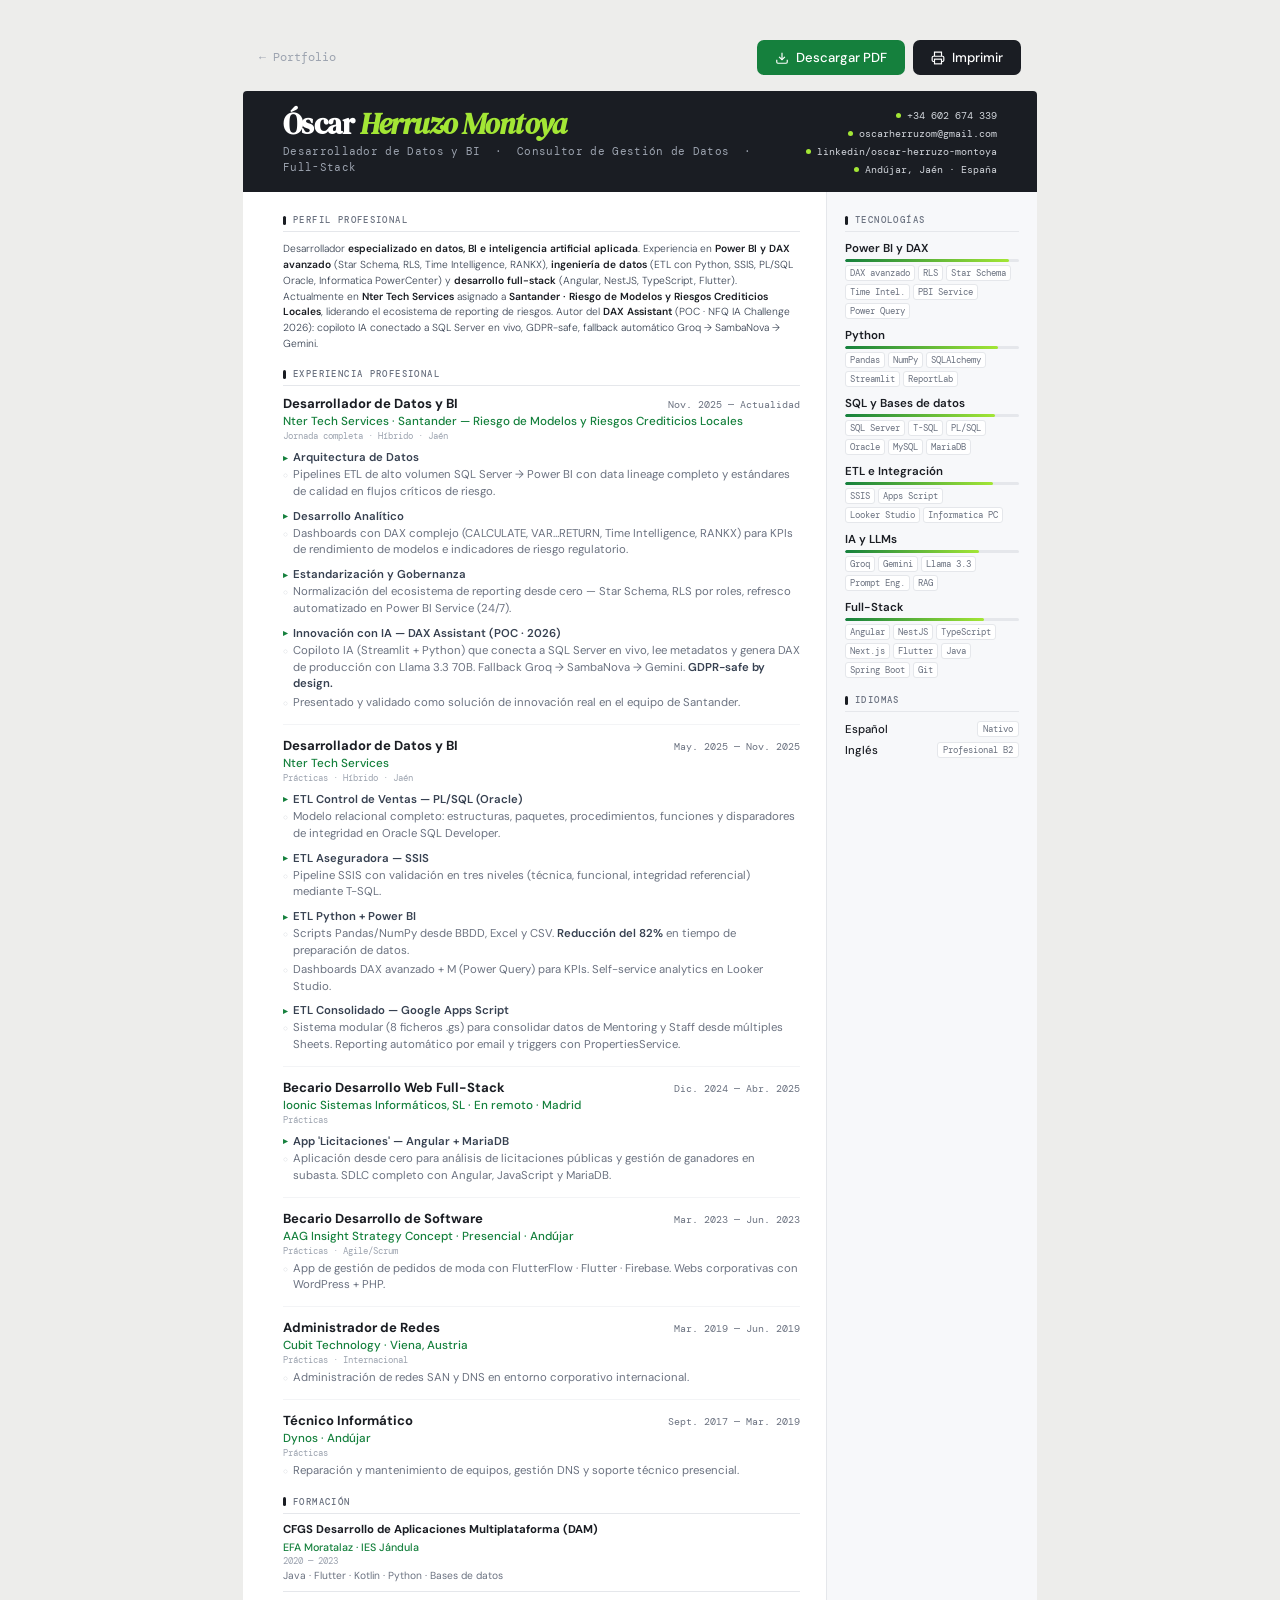
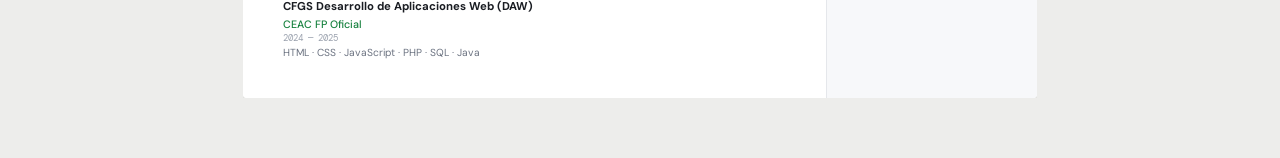
==== cv.html @ 0ebc5f1c "nuevos cambios" ====
<!DOCTYPE html>
<html lang="es">
<head>
<meta charset="UTF-8">
<meta name="viewport" content="width=device-width, initial-scale=1.0">
<title>CV — Óscar Herruzo Montoya</title>
<link rel="preconnect" href="https://fonts.googleapis.com">
<link href="https://fonts.googleapis.com/css2?family=DM+Sans:wght@300;400;500;600&family=DM+Mono:wght@400;500&family=DM+Serif+Display&display=swap" rel="stylesheet">
<style>
/* Bloquear el aumento automático de fuentes en móviles (Causa principal de roturas) */
html, body, * { 
  -webkit-text-size-adjust: 100% !important; 
  text-size-adjust: 100% !important; 
}

*, *::before, *::after { box-sizing: border-box; margin: 0; padding: 0; }
:root {
  --dark:#1A1D23; --mid:#374151; --gray:#6B7280;
  --light:#F7F8FA; --border:#E5E7EB; --green:#15803D; --accent:#A3E635;
  --cv-w: 794px;
}

html { overflow-x: hidden; }

body {
  font-family:'DM Sans',sans-serif; background:#EDEDEB; color:var(--dark);
  min-height:100vh; display:flex; flex-direction:column; align-items:center;
  padding:40px 0 60px;
  overflow-x: hidden;
}
.top-bar {
  width:100%; max-width:var(--cv-w);
  display:flex; justify-content:space-between; align-items:center;
  margin-bottom:16px; padding:0 16px;
}
.top-bar a { font-family:'DM Mono',monospace; font-size:.72rem; color:#9CA3AF; text-decoration:none; }
.top-bar a:hover { color:var(--dark); }
.btn-group { display:flex; gap:8px; flex-wrap:wrap; }
.btn-pdf, .btn-print {
  border:none; border-radius:7px; padding:9px 18px;
  font-family:'DM Sans',sans-serif; font-size:.82rem; font-weight:500;
  cursor:pointer; display:inline-flex; align-items:center; gap:7px;
  transition:background .2s, opacity .2s; white-space:nowrap;
}
.btn-pdf { background:var(--green); color:#fff; }
.btn-pdf:hover { background:#166534; }
.btn-pdf:disabled { opacity:.6; cursor:wait; }
.btn-print { background:var(--dark); color:#fff; }
.btn-print:hover { background:#374151; }

.toast {
  position:fixed; bottom:28px; left:50%; transform:translateX(-50%) translateY(16px);
  background:var(--dark); color:#fff; padding:11px 22px;
  border-radius:8px; font-size:.8rem; opacity:0; pointer-events:none;
  transition:opacity .3s, transform .3s; z-index:9999; white-space:nowrap;
  box-shadow:0 4px 24px rgba(0,0,0,.3);
}
.toast.show { opacity:1; transform:translateX(-50%) translateY(0); }
.toast .acc { color:var(--accent); font-weight:600; }

.scale-shell {
  width:100%;
  max-width:var(--cv-w);
  overflow: hidden; 
}
#cvDoc {
  width:var(--cv-w); background:#fff;
  box-shadow:0 6px 48px rgba(0,0,0,.13);
  border-radius:4px; overflow:hidden; transform-origin:top left;
}
.cv-head {
  background:var(--dark); padding:18px 40px 16px;
  display:grid; grid-template-columns:1fr auto; gap:20px; align-items:center;
}
.cv-name { font-family:'DM Serif Display',serif; font-size:1.8rem; color:#fff; line-height:1.06; letter-spacing:-.02em; margin-bottom:4px; }
.cv-name em { color:var(--accent); font-style:italic; }
.cv-role { font-family:'DM Mono',monospace; font-size:.66rem; color:#9CA3AF; letter-spacing:.03em; line-height:1.5; }
.cv-contacts { display:flex; flex-direction:column; align-items:flex-end; gap:5px; flex-shrink:0; }
.cv-ct { display:flex; align-items:center; gap:6px; font-family:'DM Mono',monospace; font-size:.65rem; color:#D1D5DB; white-space:nowrap; }
.cv-ct a { color:#D1D5DB; text-decoration:none; }
.ct-dot { width:5px; height:5px; background:var(--accent); border-radius:50%; flex-shrink:0; }

.cv-body {
  display:grid;
  grid-template-columns:1fr 210px;
  background: linear-gradient(to right, #fff calc(100% - 210px), var(--light) calc(100% - 210px));
}
.cv-main { padding:22px 26px 22px 40px; border-right:1px solid var(--border); min-width:0; }
.cv-side { padding:22px 18px; min-width:0; }

.sec { margin-bottom:16px; }
.sec-title {
  font-family:'DM Mono',monospace; font-size:.58rem; font-weight:500;
  text-transform:uppercase; letter-spacing:.15em; color:var(--gray);
  margin-bottom:9px; padding-bottom:5px; border-bottom:1px solid var(--border);
  display:flex; align-items:center; gap:7px;
}
.sec-title::before { content:''; width:3px; height:9px; background:var(--dark); border-radius:2px; flex-shrink:0; }
.summary { font-size:.64rem; color:var(--mid); line-height:1.55; font-weight:300; }
.summary strong { color:var(--dark); font-weight:600; }

.exp-item { margin-bottom:12px; padding-bottom:12px; border-bottom:1px solid #F3F4F6; }
.exp-item:last-child { border-bottom:none; margin-bottom:0; padding-bottom:0; }
.exp-row { display:flex; justify-content:space-between; align-items:baseline; gap:8px; margin-bottom:1px; flex-wrap:wrap; }
.exp-title { font-size:.82rem; font-weight:700; color:var(--dark); }
.exp-date  { font-family:'DM Mono',monospace; font-size:.6rem; color:var(--gray); white-space:nowrap; flex-shrink:0; }
.exp-co    { font-size:.73rem; color:var(--green); font-weight:500; margin-bottom:1px; }
.exp-type  { font-family:'DM Mono',monospace; font-size:.58rem; color:#9CA3AF; margin-bottom:4px; }
.sub-proj  { margin-top:4px; padding-top:4px; }
.sub-title { font-size:.71rem; font-weight:600; color:var(--mid); margin-bottom:2px; display:flex; align-items:center; gap:5px; }
.sub-title::before { content:'▸'; color:var(--green); font-size:.58rem; flex-shrink:0; }
.bullets { list-style:none; padding:0; display:flex; flex-direction:column; gap:2px; }
.bullets li { font-size:.71rem; color:var(--gray); line-height:1.48; padding-left:10px; position:relative; }
.bullets li::before { content:'○'; position:absolute; left:0; color:#D1D5DB; font-size:.52rem; top:3px; }
.bullets li strong { color:var(--mid); font-weight:600; }

.sk-item { margin-bottom:9px; }
.sk-name { font-size:.72rem; font-weight:600; color:var(--dark); margin-bottom:3px; }
.sk-bar-bg { background:var(--border); border-radius:2px; height:3px; overflow:hidden; margin-bottom:3px; }
.sk-bar-fill { height:100%; border-radius:2px; background:linear-gradient(90deg,var(--green),var(--accent)); }
.sk-tags { display:flex; flex-wrap:wrap; gap:3px; }
.sk-tag { font-family:'DM Mono',monospace; font-size:.54rem; color:var(--gray); background:#fff; border:1px solid var(--border); border-radius:3px; padding:1px 4px; white-space:nowrap; }

.edu-item { margin-bottom:8px; padding-bottom:8px; border-bottom:1px solid var(--border); }
.edu-item:last-child { border-bottom:none; margin-bottom:0; padding-bottom:0; }
.edu-title  { font-size:.71rem; font-weight:700; color:var(--dark); margin-bottom:2px; line-height:1.3; }
.edu-place  { font-size:.67rem; color:var(--green); font-weight:500; margin-bottom:1px; }
.edu-date   { font-family:'DM Mono',monospace; font-size:.57rem; color:#9CA3AF; margin-bottom:2px; }
.edu-detail { font-size:.64rem; color:var(--gray); line-height:1.4; }

.cert-item { margin-bottom:7px; padding-bottom:7px; border-bottom:1px solid var(--border); display:flex; gap:7px; align-items:flex-start; }
.cert-item:last-child { border-bottom:none; margin-bottom:0; padding-bottom:0; }
.cert-dot  { width:6px; height:6px; background:var(--accent); border-radius:50%; flex-shrink:0; margin-top:4px; }
.cert-name { font-size:.69rem; font-weight:600; color:var(--dark); line-height:1.3; margin-bottom:1px; }
.cert-org  { font-size:.63rem; color:var(--green); margin-bottom:1px; }
.cert-date { font-family:'DM Mono',monospace; font-size:.56rem; color:#9CA3AF; }

.extra-item { font-size:.69rem; color:var(--gray); line-height:1.5; padding-left:10px; position:relative; margin-bottom:4px; }
.extra-item::before { content:'▸'; position:absolute; left:0; color:var(--green); font-size:.58rem; top:2px; }
.extra-item strong { color:var(--dark); font-weight:600; }
.lang-row { display:flex; justify-content:space-between; align-items:center; margin-bottom:5px; }
.lang-name { font-size:.71rem; font-weight:500; color:var(--dark); }
.lang-lvl  { font-family:'DM Mono',monospace; font-size:.57rem; color:var(--gray); background:#fff; border:1px solid var(--border); border-radius:3px; padding:1px 5px; }

/* ══ PRINT ══ */
@media print {
  .top-bar, .toast { display:none !important; }
  html, body {
    background:#fff !important; padding:0 !important; margin:0 !important;
    display:block !important;
    -webkit-print-color-adjust:exact !important; print-color-adjust:exact !important;
  }
  .scale-shell { max-width:100% !important; width:100% !important; }
  #cvDoc { width:100% !important; box-shadow:none !important; border-radius:0 !important; transform:none !important; overflow:visible !important; }
  .cv-body {
    display:grid !important;
    grid-template-columns:1fr 210px !important;
    background: linear-gradient(to right, #fff calc(100% - 210px), #F7F8FA calc(100% - 210px)) !important;
    -webkit-print-color-adjust:exact !important;
    print-color-adjust:exact !important;
  }
  .cv-head     { background:#1A1D23 !important; -webkit-print-color-adjust:exact !important; print-color-adjust:exact !important; }
  .cv-side     { background:#F7F8FA !important; -webkit-print-color-adjust:exact !important; print-color-adjust:exact !important; }
  .cv-name em  { color:#A3E635 !important; }
  .ct-dot, .cert-dot { background:#A3E635 !important; -webkit-print-color-adjust:exact !important; }
  .sk-bar-fill { -webkit-print-color-adjust:exact !important; print-color-adjust:exact !important; }
  .exp-item, .sub-proj, .edu-item, .sk-item, .cert-item { page-break-inside:avoid; break-inside:avoid; }
  .sec-title, .exp-row { page-break-after:avoid; break-after:avoid; }
  @page { size:A4 portrait; margin:0; }
}

@media(max-width:600px){
  body { padding:16px 0 40px; }
  .top-bar { padding:0 12px; flex-wrap:wrap; gap:8px; }
  .btn-pdf, .btn-print { padding:8px 14px; font-size:.78rem; }
}
</style>
</head>
<body>

<div class="toast" id="toast"></div>

<div class="top-bar">
  <a href="index.html">← Portfolio</a>
  <div class="btn-group">
    <button class="btn-pdf" id="btnPdf" onclick="descargarPDF()">
      <svg width="14" height="14" viewBox="0 0 24 24" fill="none" stroke="currentColor" stroke-width="2">
        <path d="M21 15v4a2 2 0 0 1-2 2H5a2 2 0 0 1-2-2v-4"/>
        <polyline points="7 10 12 15 17 10"/><line x1="12" y1="15" x2="12" y2="3"/>
      </svg>
      <span id="btnPdfTxt">Descargar PDF</span>
    </button>
    <button class="btn-print" onclick="window.print()">
      <svg width="14" height="14" viewBox="0 0 24 24" fill="none" stroke="currentColor" stroke-width="2">
        <path d="M6 9V2h12v7M6 18H4a2 2 0 0 1-2-2v-5a2 2 0 0 1 2-2h16a2 2 0 0 1 2 2v5a2 2 0 0 1-2 2h-2"/>
        <rect x="6" y="14" width="12" height="8"/>
      </svg>
      Imprimir
    </button>
  </div>
</div>

<div class="scale-shell" id="scaleShell">
<div id="cvDoc">

  <div class="cv-head">
    <div>
      <h1 class="cv-name">Óscar <em>Herruzo Montoya</em></h1>
      <p class="cv-role">Desarrollador de Datos y BI &nbsp;·&nbsp; Consultor de Gestión de Datos &nbsp;·&nbsp; Full-Stack</p>
    </div>
    <div class="cv-contacts">
      <div class="cv-ct"><span class="ct-dot"></span><a href="tel:+34602674339">+34 602 674 339</a></div>
      <div class="cv-ct"><span class="ct-dot"></span><a id="cvEmail" href="#"></a></div>
      <div class="cv-ct"><span class="ct-dot"></span><a href="https://linkedin.com/in/oscar-herruzo-montoya-640683214" target="_blank">linkedin/oscar-herruzo-montoya</a></div>
      <div class="cv-ct"><span class="ct-dot"></span>Andújar, Jaén · España</div>
    </div>
  </div>

  <div class="cv-body">
    <div class="cv-main">

      <div class="sec">
        <p class="sec-title">Perfil profesional</p>
        <p class="summary">
          Desarrollador <strong>especializado en datos, BI e inteligencia artificial aplicada</strong>.
          Experiencia en <strong>Power BI y DAX avanzado</strong> (Star Schema, RLS, Time Intelligence, RANKX),
          <strong>ingeniería de datos</strong> (ETL con Python, SSIS, PL/SQL Oracle, Informatica PowerCenter) y
          <strong>desarrollo full-stack</strong> (Angular, NestJS, TypeScript, Flutter). Actualmente en
          <strong>Nter Tech Services</strong> asignado a <strong>Santander · Riesgo de Modelos y Riesgos Crediticios Locales</strong>,
          liderando el ecosistema de reporting de riesgos. Autor del <strong>DAX Assistant</strong>
          (POC · NFQ IA Challenge 2026): copiloto IA conectado a SQL Server en vivo, GDPR-safe,
          fallback automático Groq → SambaNova → Gemini.
        </p>
      </div>

      <div class="sec">
        <p class="sec-title">Experiencia profesional</p>

        <div class="exp-item">
          <div class="exp-row">
            <span class="exp-title">Desarrollador de Datos y BI</span>
            <span class="exp-date">Nov. 2025 — Actualidad</span>
          </div>
          <p class="exp-co">Nter Tech Services · Santander — Riesgo de Modelos y Riesgos Crediticios Locales</p>
          <p class="exp-type">Jornada completa · Híbrido · Jaén</p>
          <div class="sub-proj">
            <p class="sub-title">Arquitectura de Datos</p>
            <ul class="bullets"><li>Pipelines ETL de alto volumen SQL Server → Power BI con data lineage completo y estándares de calidad en flujos críticos de riesgo.</li></ul>
          </div>
          <div class="sub-proj">
            <p class="sub-title">Desarrollo Analítico</p>
            <ul class="bullets"><li>Dashboards con DAX complejo (CALCULATE, VAR…RETURN, Time Intelligence, RANKX) para KPIs de rendimiento de modelos e indicadores de riesgo regulatorio.</li></ul>
          </div>
          <div class="sub-proj">
            <p class="sub-title">Estandarización y Gobernanza</p>
            <ul class="bullets"><li>Normalización del ecosistema de reporting desde cero — Star Schema, RLS por roles, refresco automatizado en Power BI Service (24/7).</li></ul>
          </div>
          <div class="sub-proj">
            <p class="sub-title">Innovación con IA — DAX Assistant (POC · 2026)</p>
            <ul class="bullets">
              <li>Copiloto IA (Streamlit + Python) que conecta a SQL Server en vivo, lee metadatos y genera DAX de producción con Llama 3.3 70B. Fallback Groq → SambaNova → Gemini. <strong>GDPR-safe by design.</strong></li>
              <li>Presentado y validado como solución de innovación real en el equipo de Santander.</li>
            </ul>
          </div>
        </div>

        <div class="exp-item">
          <div class="exp-row">
            <span class="exp-title">Desarrollador de Datos y BI</span>
            <span class="exp-date">May. 2025 — Nov. 2025</span>
          </div>
          <p class="exp-co">Nter Tech Services</p>
          <p class="exp-type">Prácticas · Híbrido · Jaén</p>
          <div class="sub-proj">
            <p class="sub-title">ETL Control de Ventas — PL/SQL (Oracle)</p>
            <ul class="bullets"><li>Modelo relacional completo: estructuras, paquetes, procedimientos, funciones y disparadores de integridad en Oracle SQL Developer.</li></ul>
          </div>
          <div class="sub-proj">
            <p class="sub-title">ETL Aseguradora — SSIS</p>
            <ul class="bullets"><li>Pipeline SSIS con validación en tres niveles (técnica, funcional, integridad referencial) mediante T-SQL.</li></ul>
          </div>
          <div class="sub-proj">
            <p class="sub-title">ETL Python + Power BI</p>
            <ul class="bullets">
              <li>Scripts Pandas/NumPy desde BBDD, Excel y CSV. <strong>Reducción del 82%</strong> en tiempo de preparación de datos.</li>
              <li>Dashboards DAX avanzado + M (Power Query) para KPIs. Self-service analytics en Looker Studio.</li>
            </ul>
          </div>
          <div class="sub-proj">
            <p class="sub-title">ETL Consolidado — Google Apps Script</p>
            <ul class="bullets"><li>Sistema modular (8 ficheros .gs) para consolidar datos de Mentoring y Staff desde múltiples Sheets. Reporting automático por email y triggers con PropertiesService.</li></ul>
          </div>
        </div>

        <div class="html2pdf__page-break"></div>

        <div class="exp-item">
          <div class="exp-row">
            <span class="exp-title">Becario Desarrollo Web Full-Stack</span>
            <span class="exp-date">Dic. 2024 — Abr. 2025</span>
          </div>
          <p class="exp-co">Ioonic Sistemas Informáticos, SL · En remoto · Madrid</p>
          <p class="exp-type">Prácticas</p>
          <div class="sub-proj">
            <p class="sub-title">App 'Licitaciones' — Angular + MariaDB</p>
            <ul class="bullets"><li>Aplicación desde cero para análisis de licitaciones públicas y gestión de ganadores en subasta. SDLC completo con Angular, JavaScript y MariaDB.</li></ul>
          </div>
        </div>

        <div class="exp-item">
          <div class="exp-row">
            <span class="exp-title">Becario Desarrollo de Software</span>
            <span class="exp-date">Mar. 2023 — Jun. 2023</span>
          </div>
          <p class="exp-co">AAG Insight Strategy Concept · Presencial · Andújar</p>
          <p class="exp-type">Prácticas · Agile/Scrum</p>
          <ul class="bullets" style="margin-top:3px;"><li>App de gestión de pedidos de moda con FlutterFlow · Flutter · Firebase. Webs corporativas con WordPress + PHP.</li></ul>
        </div>

        <div class="exp-item">
          <div class="exp-row">
            <span class="exp-title">Administrador de Redes</span>
            <span class="exp-date">Mar. 2019 — Jun. 2019</span>
          </div>
          <p class="exp-co">Cubit Technology · Viena, Austria</p>
          <p class="exp-type">Prácticas · Internacional</p>
          <ul class="bullets" style="margin-top:3px;"><li>Administración de redes SAN y DNS en entorno corporativo internacional.</li></ul>
        </div>

        <div class="exp-item">
          <div class="exp-row">
            <span class="exp-title">Técnico Informático</span>
            <span class="exp-date">Sept. 2017 — Mar. 2019</span>
          </div>
          <p class="exp-co">Dynos · Andújar</p>
          <p class="exp-type">Prácticas</p>
          <ul class="bullets" style="margin-top:3px;"><li>Reparación y mantenimiento de equipos, gestión DNS y soporte técnico presencial.</li></ul>
        </div>

      </div>

      <div class="sec">
        <p class="sec-title">Formación</p>
        <div class="edu-item">
          <p class="edu-title">CFGS Desarrollo de Aplicaciones Multiplataforma (DAM)</p>
          <p class="edu-place">EFA Moratalaz · IES Jándula</p>
          <p class="edu-date">2020 — 2023</p>
          <p class="edu-detail">Java · Flutter · Kotlin · Python · Bases de datos</p>
        </div>
        <div class="edu-item">
          <p class="edu-title">CFGS Desarrollo de Aplicaciones Web (DAW)</p>
          <p class="edu-place">CEAC FP Oficial</p>
          <p class="edu-date">2024 — 2025</p>
          <p class="edu-detail">HTML · CSS · JavaScript · PHP · SQL · Java</p>
        </div>
      </div>

    </div>

    <div class="cv-side">

      <div class="sec">
        <p class="sec-title">Tecnologías</p>
        <div class="sk-item">
          <p class="sk-name">Power BI y DAX</p>
          <div class="sk-bar-bg"><div class="sk-bar-fill" style="width:94%"></div></div>
          <div class="sk-tags"><span class="sk-tag">DAX avanzado</span><span class="sk-tag">RLS</span><span class="sk-tag">Star Schema</span><span class="sk-tag">Time Intel.</span><span class="sk-tag">PBI Service</span><span class="sk-tag">Power Query</span></div>
        </div>
        <div class="sk-item">
          <p class="sk-name">Python</p>
          <div class="sk-bar-bg"><div class="sk-bar-fill" style="width:88%"></div></div>
          <div class="sk-tags"><span class="sk-tag">Pandas</span><span class="sk-tag">NumPy</span><span class="sk-tag">SQLAlchemy</span><span class="sk-tag">Streamlit</span><span class="sk-tag">ReportLab</span></div>
        </div>
        <div class="sk-item">
          <p class="sk-name">SQL y Bases de datos</p>
          <div class="sk-bar-bg"><div class="sk-bar-fill" style="width:86%"></div></div>
          <div class="sk-tags"><span class="sk-tag">SQL Server</span><span class="sk-tag">T-SQL</span><span class="sk-tag">PL/SQL</span><span class="sk-tag">Oracle</span><span class="sk-tag">MySQL</span><span class="sk-tag">MariaDB</span></div>
        </div>
        <div class="sk-item">
          <p class="sk-name">ETL e Integración</p>
          <div class="sk-bar-bg"><div class="sk-bar-fill" style="width:85%"></div></div>
          <div class="sk-tags"><span class="sk-tag">SSIS</span><span class="sk-tag">Apps Script</span><span class="sk-tag">Looker Studio</span><span class="sk-tag">Informatica PC</span></div>
        </div>
        <div class="sk-item">
          <p class="sk-name">IA y LLMs</p>
          <div class="sk-bar-bg"><div class="sk-bar-fill" style="width:77%"></div></div>
          <div class="sk-tags"><span class="sk-tag">Groq</span><span class="sk-tag">Gemini</span><span class="sk-tag">Llama 3.3</span><span class="sk-tag">Prompt Eng.</span><span class="sk-tag">RAG</span></div>
        </div>
        <div class="sk-item">
          <p class="sk-name">Full-Stack</p>
          <div class="sk-bar-bg"><div class="sk-bar-fill" style="width:80%"></div></div>
          <div class="sk-tags"><span class="sk-tag">Angular</span><span class="sk-tag">NestJS</span><span class="sk-tag">TypeScript</span><span class="sk-tag">Next.js</span><span class="sk-tag">Flutter</span><span class="sk-tag">Java</span><span class="sk-tag">Spring Boot</span><span class="sk-tag">Git</span></div>
        </div>
      </div>

      <div class="sec">
        <p class="sec-title">Idiomas</p>
        <div class="lang-row"><span class="lang-name">Español</span><span class="lang-lvl">Nativo</span></div>
        <div class="lang-row"><span class="lang-name">Inglés</span><span class="lang-lvl">Profesional B2</span></div>
      </div>

    </div>
  </div>

</div>
</div>

<script>
(function(){
  const u = 'oscarherruzom', d = 'gmail.com', e = u + '@' + d;
  const a = document.getElementById('cvEmail');
  if (a) { a.textContent = e; a.href = 'mailto:' + e; }
})();

const CV_W = 794;

function scalePage() {
  const shell = document.getElementById('scaleShell');
  const doc   = document.getElementById('cvDoc');

  doc.style.transform       = '';
  doc.style.transformOrigin = '';
  shell.style.height        = '';

  const avail = Math.min(shell.offsetWidth, window.innerWidth - 2);

  if (avail < CV_W) {
    const s = avail / CV_W;
    doc.style.transform       = 'scale(' + s + ')';
    doc.style.transformOrigin = 'top left';
    shell.style.height = (doc.offsetHeight * s) + 'px';
  }
}

scalePage();
window.addEventListener('resize', scalePage);
document.fonts.ready.then(scalePage);
window.addEventListener('load', scalePage);

function showToast(html, dur) {
  dur = dur || 3500;
  const t = document.getElementById('toast');
  t.innerHTML = html;
  t.classList.add('show');
  setTimeout(function(){ t.classList.remove('show'); }, dur);
}

async function descargarPDF() {
  var btn = document.getElementById('btnPdf');
  var txt = document.getElementById('btnPdfTxt');
  btn.disabled = true;
  txt.textContent = 'Generando…';
  showToast('⏳ Generando PDF, espera un momento…', 20000);

  async function runExport() {
    var doc = document.getElementById('cvDoc');
    var shell = document.getElementById('scaleShell');

    /* === MAGIA PARA MÓVILES: Quitar el zoom visual temporalmente === */
    var prevTransform = doc.style.transform;
    var prevOrigin = doc.style.transformOrigin;
    var prevHeight = shell.style.height;

    doc.style.transform = 'none';
    doc.style.transformOrigin = 'top left';
    shell.style.height = 'auto';
    shell.style.overflow = 'visible'; 

    window.scrollTo(0, 0);

    await document.fonts.ready;
    await new Promise(function(r){ setTimeout(r, 400); });

    var opt = {
      margin:       [21, 0, 16, 0], 
      filename:     'CV_Oscar_Herruzo_Montoya.pdf',
      pagebreak:    { mode: ['css', 'legacy'], avoid: ['.exp-item', '.edu-item', '.sec-title'] },
      image:        { type: 'jpeg', quality: 0.98 },
      html2canvas: {
        scale:           2,
        useCORS:         true,
        allowTaint:      true,
        backgroundColor: '#ffffff',
        width:           794,    
        windowWidth:     794,    
        scrollX:         0,      
        scrollY:         0,      
        x:               0,      
        y:               0,      
        onclone: function(clonedDoc) {
          clonedDoc.documentElement.style.fontSize = '16px';
          clonedDoc.body.style.cssText = 'width:794px!important; margin:0!important; padding:0!important; display:block!important; background:#fff!important; text-align:left!important;';
          clonedDoc.documentElement.style.cssText = 'width:794px!important; margin:0!important; padding:0!important;';

          var pbStyle = clonedDoc.createElement('style');
          pbStyle.innerHTML = `
            html, body, * { -webkit-text-size-adjust: 100% !important; text-size-adjust: 100% !important; }
            .exp-item, .sub-proj, .edu-item, .sk-item, .cert-item {
              page-break-inside: avoid !important;
              break-inside: avoid !important;
            }
            .sec-title, .exp-row, .sub-title {
              page-break-after: avoid !important;
              break-after: avoid !important;
            }
          `;
          clonedDoc.head.appendChild(pbStyle);

          var shellClone = clonedDoc.getElementById('scaleShell');
          if (shellClone) {
            shellClone.style.cssText = 'width:794px!important; max-width:794px!important; margin:0!important; padding:0!important; overflow:visible!important;';
          }

          var cvClone = clonedDoc.getElementById('cvDoc');
          if (cvClone) {
            cvClone.style.cssText = 'transform:none!important; width:794px!important; min-width:794px!important; margin:0!important; box-shadow:none!important; border-radius:0!important; left:0!important; top:0!important; position:relative!important;';
            
            var cb = cvClone.querySelector('.cv-body');
            if (cb) {
              cb.style.minHeight = cvClone.scrollHeight + 'px';
              cb.style.background = 'linear-gradient(to right, #ffffff calc(100% - 210px), #F7F8FA calc(100% - 210px))';
            }
          }

          var topBar = clonedDoc.querySelector('.top-bar');
          if (topBar) topBar.style.display = 'none';
          var toast = clonedDoc.getElementById('toast');
          if (toast) toast.style.display = 'none';
        }
      },
      jsPDF: { unit: 'mm', format: 'a4', orientation: 'portrait' }
    };

    try {
      var worker = html2pdf().set(opt).from(doc);
      var pdf    = await worker.toPdf().get('pdf');

      var total = pdf.internal.getNumberOfPages();
      var sidebarX = 210 - (210 * 210 / 794);  
      var sidebarW = 210 * 210 / 794;          

      for (var i = 1; i <= total; i++) {
        pdf.setPage(i);
        
        if (i >= 2) {
          pdf.setFillColor(247, 248, 250);
          pdf.rect(sidebarX, 0, sidebarW, 21, 'F'); 
          pdf.rect(sidebarX, 281, sidebarW, 16, 'F'); 
          
          pdf.setDrawColor(229, 231, 235);
          pdf.setLineWidth(0.3);
          pdf.line(sidebarX, 0, sidebarX, 21); 
          pdf.line(sidebarX, 281, sidebarX, 297); 
        }

        if (i === 1) {
          pdf.setFillColor(26, 29, 35);
          pdf.rect(0, 0, 210, 21, 'F'); 
        } else {
          pdf.setFillColor(26, 29, 35);
          pdf.rect(0, 0, 210, 13, 'F'); 

          pdf.setFillColor(255, 255, 255);
          pdf.rect(0, 13, sidebarX, 8, 'F');

          pdf.setTextColor(255, 255, 255);
          pdf.setFont('helvetica', 'bold');
          pdf.setFontSize(7.5);
          pdf.text('Óscar Herruzo Montoya', 8, 8.5);
          pdf.setTextColor(163, 230, 53);
          pdf.text('·', 57, 8.5);
          pdf.setTextColor(156, 163, 175);
          pdf.setFont('helvetica', 'normal');
          pdf.text('Data & BI Developer  ·  oscarherruzom@gmail.com  ·  +34 602 674 339', 62, 8.5);
        }

        pdf.setFillColor(255, 255, 255);
        pdf.rect(0, 281, sidebarX, 16, 'F'); 

        pdf.setDrawColor(229, 231, 235);
        pdf.setLineWidth(0.3);
        pdf.line(12, 283, 198, 283); 

        pdf.setTextColor(156, 163, 175);
        pdf.setFont('helvetica', 'normal');
        pdf.setFontSize(6.5);
        pdf.text('Óscar Herruzo Montoya — Curriculum Vitae', 12, 288.5);
        pdf.text('Página ' + i + ' de ' + total, 198, 288.5, { align: 'right' });
      }

      await pdf.save('CV_Oscar_Herruzo_Montoya.pdf');
      
      btn.disabled = false;
      txt.textContent = 'Descargar PDF';
      showToast('✓ <span class="acc">PDF descargado correctamente</span>');

    } catch(err) {
      console.error(err);
      btn.disabled = false;
      txt.textContent = 'Descargar PDF';
      showToast('⚠️ Error — usa el botón <strong>Imprimir</strong> y guarda como PDF');
    } finally {
      /* === DEVOLVER EL MÓVIL A LA NORMALIDAD === */
      doc.style.transform = prevTransform;
      doc.style.transformOrigin = prevOrigin;
      shell.style.height = prevHeight;
      shell.style.overflow = 'hidden';
      scalePage();
    }
  }

  if (typeof html2pdf !== 'undefined') {
    runExport();
  } else {
    var s    = document.createElement('script');
    s.src    = 'https://cdnjs.cloudflare.com/ajax/libs/html2pdf.js/0.10.1/html2pdf.bundle.min.js';
    s.onload = runExport;
    s.onerror = function() {
      btn.disabled    = false;
      txt.textContent = 'Descargar PDF';
      showToast('Sin conexión — usa <strong>Imprimir → Guardar como PDF</strong>');
    };
    document.head.appendChild(s);
  }
}
</script>
</body>
</html>
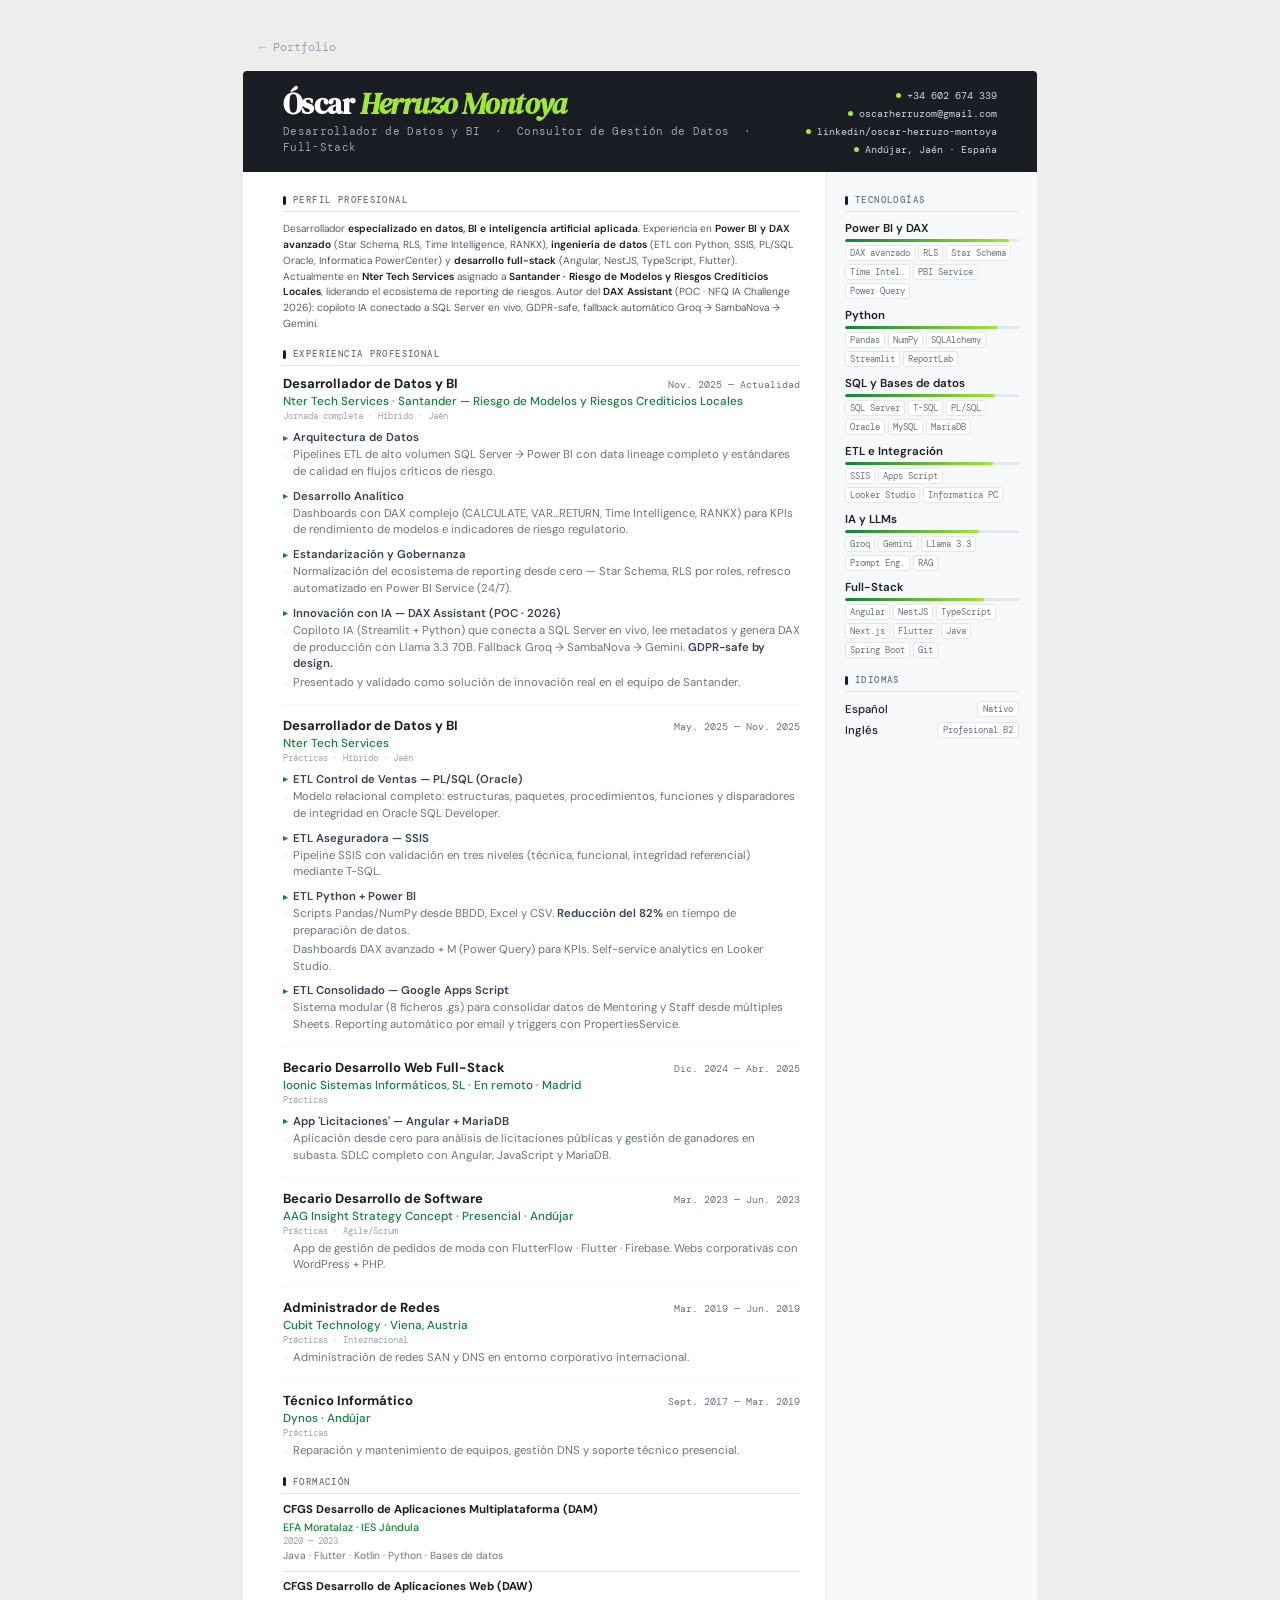
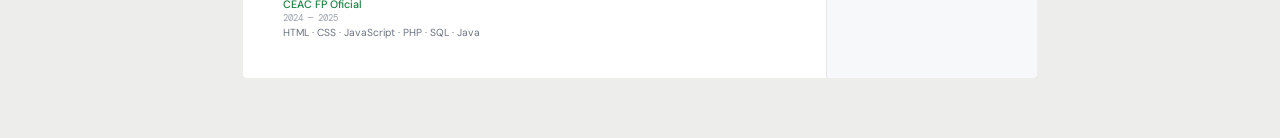
==== commit f43aeb49: "nuevos cambios" ====
--- a/cv.html
+++ b/cv.html
@@ -7,10 +7,10 @@
 <link rel="preconnect" href="https://fonts.googleapis.com">
 <link href="https://fonts.googleapis.com/css2?family=DM+Sans:wght@300;400;500;600&family=DM+Mono:wght@400;500&family=DM+Serif+Display&display=swap" rel="stylesheet">
 <style>
-/* Bloquear el aumento automático de fuentes en móviles (Causa principal de roturas) */
+/* Reset para móviles */
 html, body, * { 
-  -webkit-text-size-adjust: 100% !important; 
-  text-size-adjust: 100% !important; 
+  -webkit-text-size-adjust: none !important; 
+  text-size-adjust: none !important; 
 }
 
 *, *::before, *::after { box-sizing: border-box; margin: 0; padding: 0; }
@@ -28,6 +28,8 @@
   padding:40px 0 60px;
   overflow-x: hidden;
 }
+
+/* Barra superior minimalista */
 .top-bar {
   width:100%; max-width:var(--cv-w);
   display:flex; justify-content:space-between; align-items:center;
@@ -35,29 +37,8 @@
 }
 .top-bar a { font-family:'DM Mono',monospace; font-size:.72rem; color:#9CA3AF; text-decoration:none; }
 .top-bar a:hover { color:var(--dark); }
-.btn-group { display:flex; gap:8px; flex-wrap:wrap; }
-.btn-pdf, .btn-print {
-  border:none; border-radius:7px; padding:9px 18px;
-  font-family:'DM Sans',sans-serif; font-size:.82rem; font-weight:500;
-  cursor:pointer; display:inline-flex; align-items:center; gap:7px;
-  transition:background .2s, opacity .2s; white-space:nowrap;
-}
-.btn-pdf { background:var(--green); color:#fff; }
-.btn-pdf:hover { background:#166534; }
-.btn-pdf:disabled { opacity:.6; cursor:wait; }
-.btn-print { background:var(--dark); color:#fff; }
-.btn-print:hover { background:#374151; }
-
-.toast {
-  position:fixed; bottom:28px; left:50%; transform:translateX(-50%) translateY(16px);
-  background:var(--dark); color:#fff; padding:11px 22px;
-  border-radius:8px; font-size:.8rem; opacity:0; pointer-events:none;
-  transition:opacity .3s, transform .3s; z-index:9999; white-space:nowrap;
-  box-shadow:0 4px 24px rgba(0,0,0,.3);
-}
-.toast.show { opacity:1; transform:translateX(-50%) translateY(0); }
-.toast .acc { color:var(--accent); font-weight:600; }
-
+
+/* Contenedor del CV */
 .scale-shell {
   width:100%;
   max-width:var(--cv-w);
@@ -68,6 +49,8 @@
   box-shadow:0 6px 48px rgba(0,0,0,.13);
   border-radius:4px; overflow:hidden; transform-origin:top left;
 }
+
+/* Cabecera Principal */
 .cv-head {
   background:var(--dark); padding:18px 40px 16px;
   display:grid; grid-template-columns:1fr auto; gap:20px; align-items:center;
@@ -80,6 +63,7 @@
 .cv-ct a { color:#D1D5DB; text-decoration:none; }
 .ct-dot { width:5px; height:5px; background:var(--accent); border-radius:50%; flex-shrink:0; }
 
+/* Cuerpo del CV a 2 columnas */
 .cv-body {
   display:grid;
   grid-template-columns:1fr 210px;
@@ -88,6 +72,7 @@
 .cv-main { padding:22px 26px 22px 40px; border-right:1px solid var(--border); min-width:0; }
 .cv-side { padding:22px 18px; min-width:0; }
 
+/* Estructura general de las secciones */
 .sec { margin-bottom:16px; }
 .sec-title {
   font-family:'DM Mono',monospace; font-size:.58rem; font-weight:500;
@@ -135,69 +120,20 @@
 .cert-org  { font-size:.63rem; color:var(--green); margin-bottom:1px; }
 .cert-date { font-family:'DM Mono',monospace; font-size:.56rem; color:#9CA3AF; }
 
-.extra-item { font-size:.69rem; color:var(--gray); line-height:1.5; padding-left:10px; position:relative; margin-bottom:4px; }
-.extra-item::before { content:'▸'; position:absolute; left:0; color:var(--green); font-size:.58rem; top:2px; }
-.extra-item strong { color:var(--dark); font-weight:600; }
 .lang-row { display:flex; justify-content:space-between; align-items:center; margin-bottom:5px; }
 .lang-name { font-size:.71rem; font-weight:500; color:var(--dark); }
 .lang-lvl  { font-family:'DM Mono',monospace; font-size:.57rem; color:var(--gray); background:#fff; border:1px solid var(--border); border-radius:3px; padding:1px 5px; }
 
-/* ══ PRINT ══ */
-@media print {
-  .top-bar, .toast { display:none !important; }
-  html, body {
-    background:#fff !important; padding:0 !important; margin:0 !important;
-    display:block !important;
-    -webkit-print-color-adjust:exact !important; print-color-adjust:exact !important;
-  }
-  .scale-shell { max-width:100% !important; width:100% !important; }
-  #cvDoc { width:100% !important; box-shadow:none !important; border-radius:0 !important; transform:none !important; overflow:visible !important; }
-  .cv-body {
-    display:grid !important;
-    grid-template-columns:1fr 210px !important;
-    background: linear-gradient(to right, #fff calc(100% - 210px), #F7F8FA calc(100% - 210px)) !important;
-    -webkit-print-color-adjust:exact !important;
-    print-color-adjust:exact !important;
-  }
-  .cv-head     { background:#1A1D23 !important; -webkit-print-color-adjust:exact !important; print-color-adjust:exact !important; }
-  .cv-side     { background:#F7F8FA !important; -webkit-print-color-adjust:exact !important; print-color-adjust:exact !important; }
-  .cv-name em  { color:#A3E635 !important; }
-  .ct-dot, .cert-dot { background:#A3E635 !important; -webkit-print-color-adjust:exact !important; }
-  .sk-bar-fill { -webkit-print-color-adjust:exact !important; print-color-adjust:exact !important; }
-  .exp-item, .sub-proj, .edu-item, .sk-item, .cert-item { page-break-inside:avoid; break-inside:avoid; }
-  .sec-title, .exp-row { page-break-after:avoid; break-after:avoid; }
-  @page { size:A4 portrait; margin:0; }
-}
-
 @media(max-width:600px){
   body { padding:16px 0 40px; }
-  .top-bar { padding:0 12px; flex-wrap:wrap; gap:8px; }
-  .btn-pdf, .btn-print { padding:8px 14px; font-size:.78rem; }
+  .top-bar { padding:0 12px; }
 }
 </style>
 </head>
 <body>
 
-<div class="toast" id="toast"></div>
-
 <div class="top-bar">
   <a href="index.html">← Portfolio</a>
-  <div class="btn-group">
-    <button class="btn-pdf" id="btnPdf" onclick="descargarPDF()">
-      <svg width="14" height="14" viewBox="0 0 24 24" fill="none" stroke="currentColor" stroke-width="2">
-        <path d="M21 15v4a2 2 0 0 1-2 2H5a2 2 0 0 1-2-2v-4"/>
-        <polyline points="7 10 12 15 17 10"/><line x1="12" y1="15" x2="12" y2="3"/>
-      </svg>
-      <span id="btnPdfTxt">Descargar PDF</span>
-    </button>
-    <button class="btn-print" onclick="window.print()">
-      <svg width="14" height="14" viewBox="0 0 24 24" fill="none" stroke="currentColor" stroke-width="2">
-        <path d="M6 9V2h12v7M6 18H4a2 2 0 0 1-2-2v-5a2 2 0 0 1 2-2h16a2 2 0 0 1 2 2v5a2 2 0 0 1-2 2h-2"/>
-        <rect x="6" y="14" width="12" height="8"/>
-      </svg>
-      Imprimir
-    </button>
-  </div>
 </div>
 
 <div class="scale-shell" id="scaleShell">
@@ -292,8 +228,6 @@
           </div>
         </div>
 
-        <div class="html2pdf__page-break"></div>
-
         <div class="exp-item">
           <div class="exp-row">
             <span class="exp-title">Becario Desarrollo Web Full-Stack</span>
@@ -406,12 +340,14 @@
 </div>
 
 <script>
+/* Carga el email dinámicamente */
 (function(){
   const u = 'oscarherruzom', d = 'gmail.com', e = u + '@' + d;
   const a = document.getElementById('cvEmail');
   if (a) { a.textContent = e; a.href = 'mailto:' + e; }
 })();
 
+/* Escalado para que siempre encaje en pantalla */
 const CV_W = 794;
 
 function scalePage() {
@@ -436,193 +372,6 @@
 window.addEventListener('resize', scalePage);
 document.fonts.ready.then(scalePage);
 window.addEventListener('load', scalePage);
-
-function showToast(html, dur) {
-  dur = dur || 3500;
-  const t = document.getElementById('toast');
-  t.innerHTML = html;
-  t.classList.add('show');
-  setTimeout(function(){ t.classList.remove('show'); }, dur);
-}
-
-async function descargarPDF() {
-  var btn = document.getElementById('btnPdf');
-  var txt = document.getElementById('btnPdfTxt');
-  btn.disabled = true;
-  txt.textContent = 'Generando…';
-  showToast('⏳ Generando PDF, espera un momento…', 20000);
-
-  async function runExport() {
-    var doc = document.getElementById('cvDoc');
-    var shell = document.getElementById('scaleShell');
-
-    /* === MAGIA PARA MÓVILES: Quitar el zoom visual temporalmente === */
-    var prevTransform = doc.style.transform;
-    var prevOrigin = doc.style.transformOrigin;
-    var prevHeight = shell.style.height;
-
-    doc.style.transform = 'none';
-    doc.style.transformOrigin = 'top left';
-    shell.style.height = 'auto';
-    shell.style.overflow = 'visible'; 
-
-    window.scrollTo(0, 0);
-
-    await document.fonts.ready;
-    await new Promise(function(r){ setTimeout(r, 400); });
-
-    var opt = {
-      margin:       [21, 0, 16, 0], 
-      filename:     'CV_Oscar_Herruzo_Montoya.pdf',
-      pagebreak:    { mode: ['css', 'legacy'], avoid: ['.exp-item', '.edu-item', '.sec-title'] },
-      image:        { type: 'jpeg', quality: 0.98 },
-      html2canvas: {
-        scale:           2,
-        useCORS:         true,
-        allowTaint:      true,
-        backgroundColor: '#ffffff',
-        width:           794,    
-        windowWidth:     794,    
-        scrollX:         0,      
-        scrollY:         0,      
-        x:               0,      
-        y:               0,      
-        onclone: function(clonedDoc) {
-          clonedDoc.documentElement.style.fontSize = '16px';
-          clonedDoc.body.style.cssText = 'width:794px!important; margin:0!important; padding:0!important; display:block!important; background:#fff!important; text-align:left!important;';
-          clonedDoc.documentElement.style.cssText = 'width:794px!important; margin:0!important; padding:0!important;';
-
-          var pbStyle = clonedDoc.createElement('style');
-          pbStyle.innerHTML = `
-            html, body, * { -webkit-text-size-adjust: 100% !important; text-size-adjust: 100% !important; }
-            .exp-item, .sub-proj, .edu-item, .sk-item, .cert-item {
-              page-break-inside: avoid !important;
-              break-inside: avoid !important;
-            }
-            .sec-title, .exp-row, .sub-title {
-              page-break-after: avoid !important;
-              break-after: avoid !important;
-            }
-          `;
-          clonedDoc.head.appendChild(pbStyle);
-
-          var shellClone = clonedDoc.getElementById('scaleShell');
-          if (shellClone) {
-            shellClone.style.cssText = 'width:794px!important; max-width:794px!important; margin:0!important; padding:0!important; overflow:visible!important;';
-          }
-
-          var cvClone = clonedDoc.getElementById('cvDoc');
-          if (cvClone) {
-            cvClone.style.cssText = 'transform:none!important; width:794px!important; min-width:794px!important; margin:0!important; box-shadow:none!important; border-radius:0!important; left:0!important; top:0!important; position:relative!important;';
-            
-            var cb = cvClone.querySelector('.cv-body');
-            if (cb) {
-              cb.style.minHeight = cvClone.scrollHeight + 'px';
-              cb.style.background = 'linear-gradient(to right, #ffffff calc(100% - 210px), #F7F8FA calc(100% - 210px))';
-            }
-          }
-
-          var topBar = clonedDoc.querySelector('.top-bar');
-          if (topBar) topBar.style.display = 'none';
-          var toast = clonedDoc.getElementById('toast');
-          if (toast) toast.style.display = 'none';
-        }
-      },
-      jsPDF: { unit: 'mm', format: 'a4', orientation: 'portrait' }
-    };
-
-    try {
-      var worker = html2pdf().set(opt).from(doc);
-      var pdf    = await worker.toPdf().get('pdf');
-
-      var total = pdf.internal.getNumberOfPages();
-      var sidebarX = 210 - (210 * 210 / 794);  
-      var sidebarW = 210 * 210 / 794;          
-
-      for (var i = 1; i <= total; i++) {
-        pdf.setPage(i);
-        
-        if (i >= 2) {
-          pdf.setFillColor(247, 248, 250);
-          pdf.rect(sidebarX, 0, sidebarW, 21, 'F'); 
-          pdf.rect(sidebarX, 281, sidebarW, 16, 'F'); 
-          
-          pdf.setDrawColor(229, 231, 235);
-          pdf.setLineWidth(0.3);
-          pdf.line(sidebarX, 0, sidebarX, 21); 
-          pdf.line(sidebarX, 281, sidebarX, 297); 
-        }
-
-        if (i === 1) {
-          pdf.setFillColor(26, 29, 35);
-          pdf.rect(0, 0, 210, 21, 'F'); 
-        } else {
-          pdf.setFillColor(26, 29, 35);
-          pdf.rect(0, 0, 210, 13, 'F'); 
-
-          pdf.setFillColor(255, 255, 255);
-          pdf.rect(0, 13, sidebarX, 8, 'F');
-
-          pdf.setTextColor(255, 255, 255);
-          pdf.setFont('helvetica', 'bold');
-          pdf.setFontSize(7.5);
-          pdf.text('Óscar Herruzo Montoya', 8, 8.5);
-          pdf.setTextColor(163, 230, 53);
-          pdf.text('·', 57, 8.5);
-          pdf.setTextColor(156, 163, 175);
-          pdf.setFont('helvetica', 'normal');
-          pdf.text('Data & BI Developer  ·  oscarherruzom@gmail.com  ·  +34 602 674 339', 62, 8.5);
-        }
-
-        pdf.setFillColor(255, 255, 255);
-        pdf.rect(0, 281, sidebarX, 16, 'F'); 
-
-        pdf.setDrawColor(229, 231, 235);
-        pdf.setLineWidth(0.3);
-        pdf.line(12, 283, 198, 283); 
-
-        pdf.setTextColor(156, 163, 175);
-        pdf.setFont('helvetica', 'normal');
-        pdf.setFontSize(6.5);
-        pdf.text('Óscar Herruzo Montoya — Curriculum Vitae', 12, 288.5);
-        pdf.text('Página ' + i + ' de ' + total, 198, 288.5, { align: 'right' });
-      }
-
-      await pdf.save('CV_Oscar_Herruzo_Montoya.pdf');
-      
-      btn.disabled = false;
-      txt.textContent = 'Descargar PDF';
-      showToast('✓ <span class="acc">PDF descargado correctamente</span>');
-
-    } catch(err) {
-      console.error(err);
-      btn.disabled = false;
-      txt.textContent = 'Descargar PDF';
-      showToast('⚠️ Error — usa el botón <strong>Imprimir</strong> y guarda como PDF');
-    } finally {
-      /* === DEVOLVER EL MÓVIL A LA NORMALIDAD === */
-      doc.style.transform = prevTransform;
-      doc.style.transformOrigin = prevOrigin;
-      shell.style.height = prevHeight;
-      shell.style.overflow = 'hidden';
-      scalePage();
-    }
-  }
-
-  if (typeof html2pdf !== 'undefined') {
-    runExport();
-  } else {
-    var s    = document.createElement('script');
-    s.src    = 'https://cdnjs.cloudflare.com/ajax/libs/html2pdf.js/0.10.1/html2pdf.bundle.min.js';
-    s.onload = runExport;
-    s.onerror = function() {
-      btn.disabled    = false;
-      txt.textContent = 'Descargar PDF';
-      showToast('Sin conexión — usa <strong>Imprimir → Guardar como PDF</strong>');
-    };
-    document.head.appendChild(s);
-  }
-}
 </script>
 </body>
 </html>
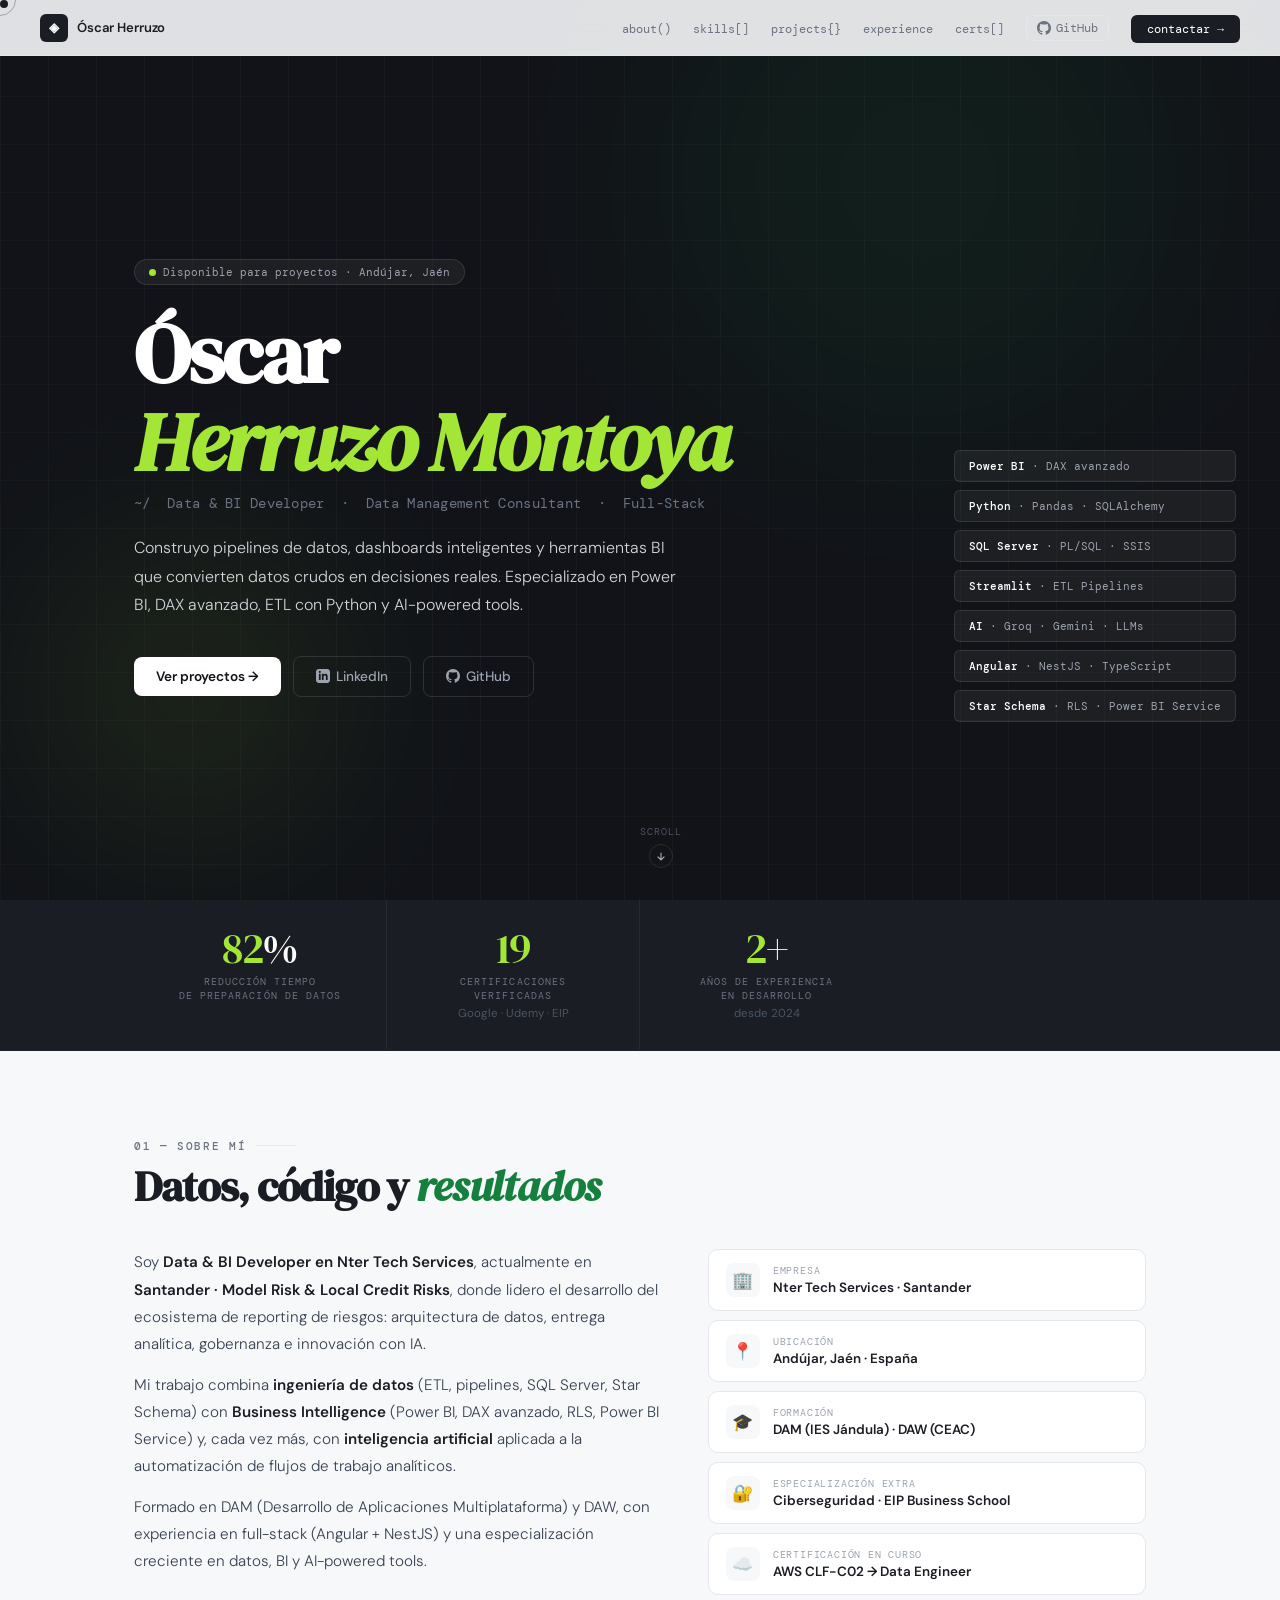
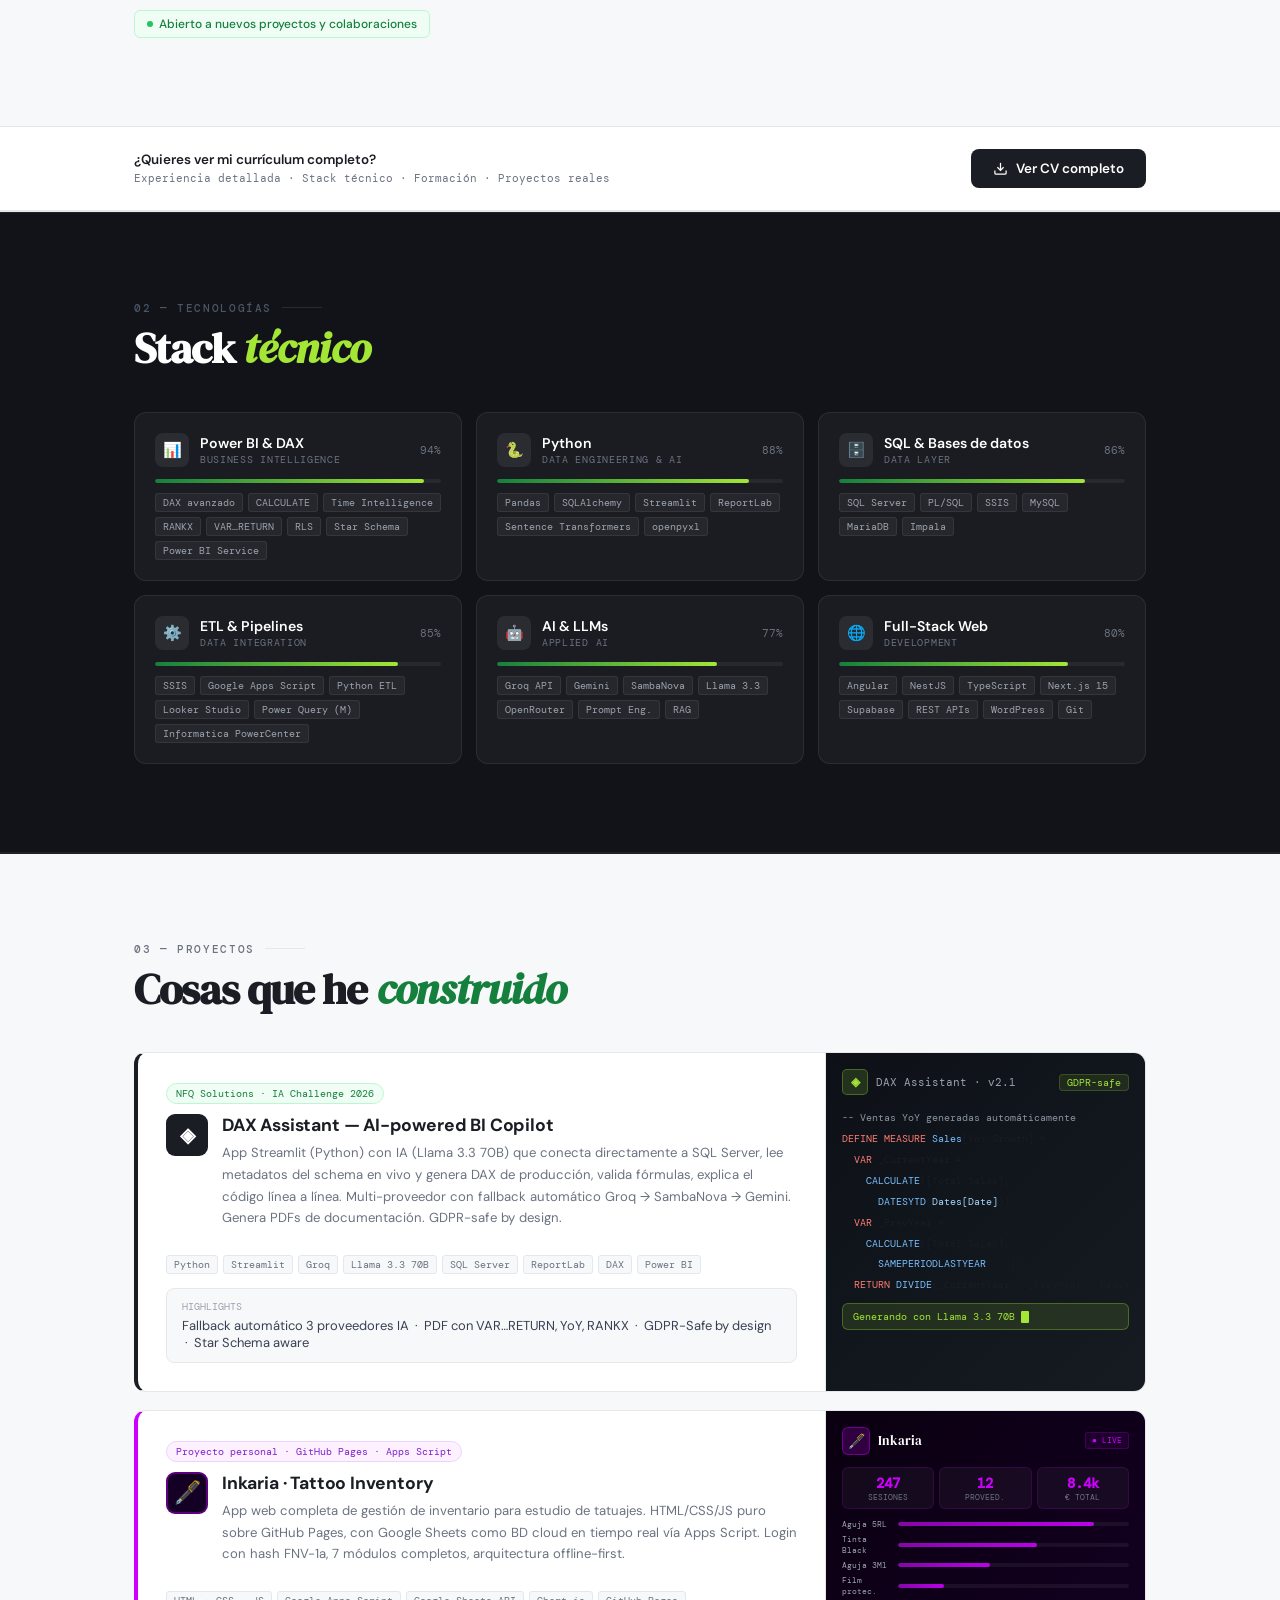
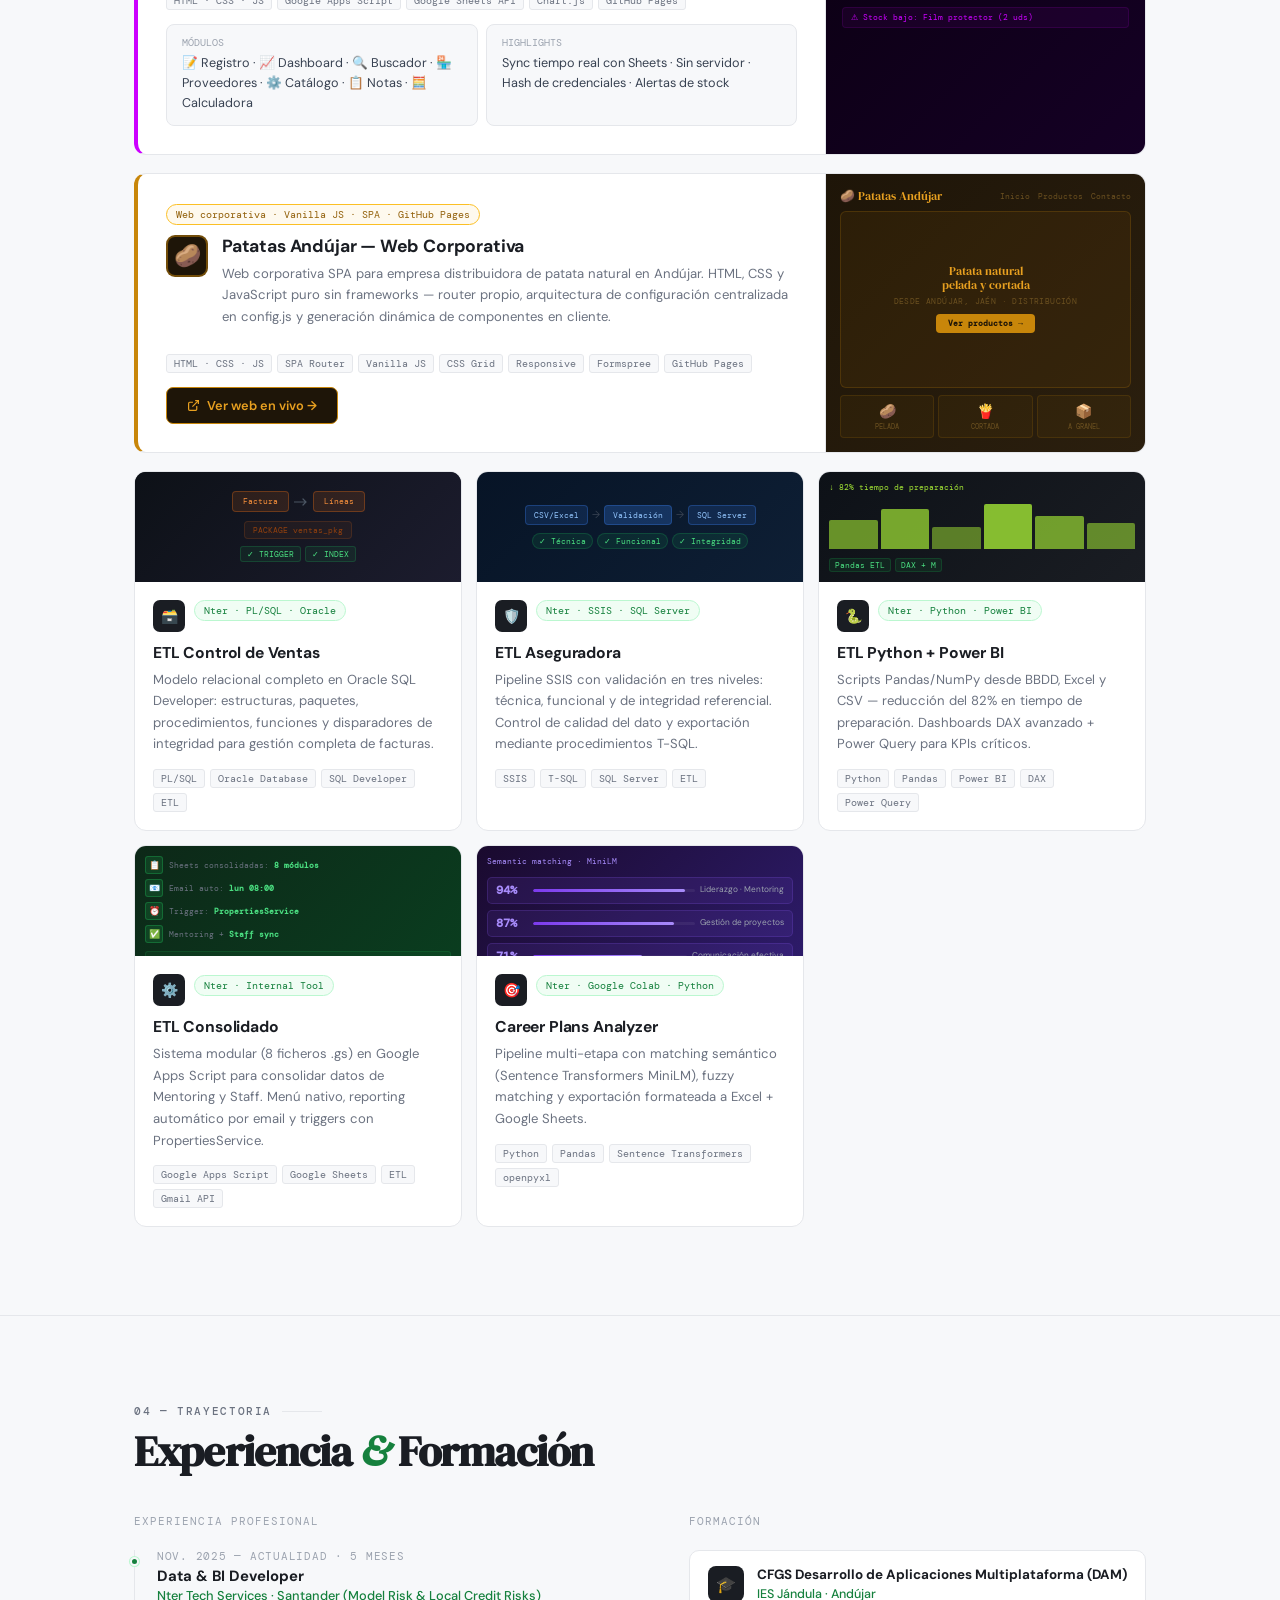
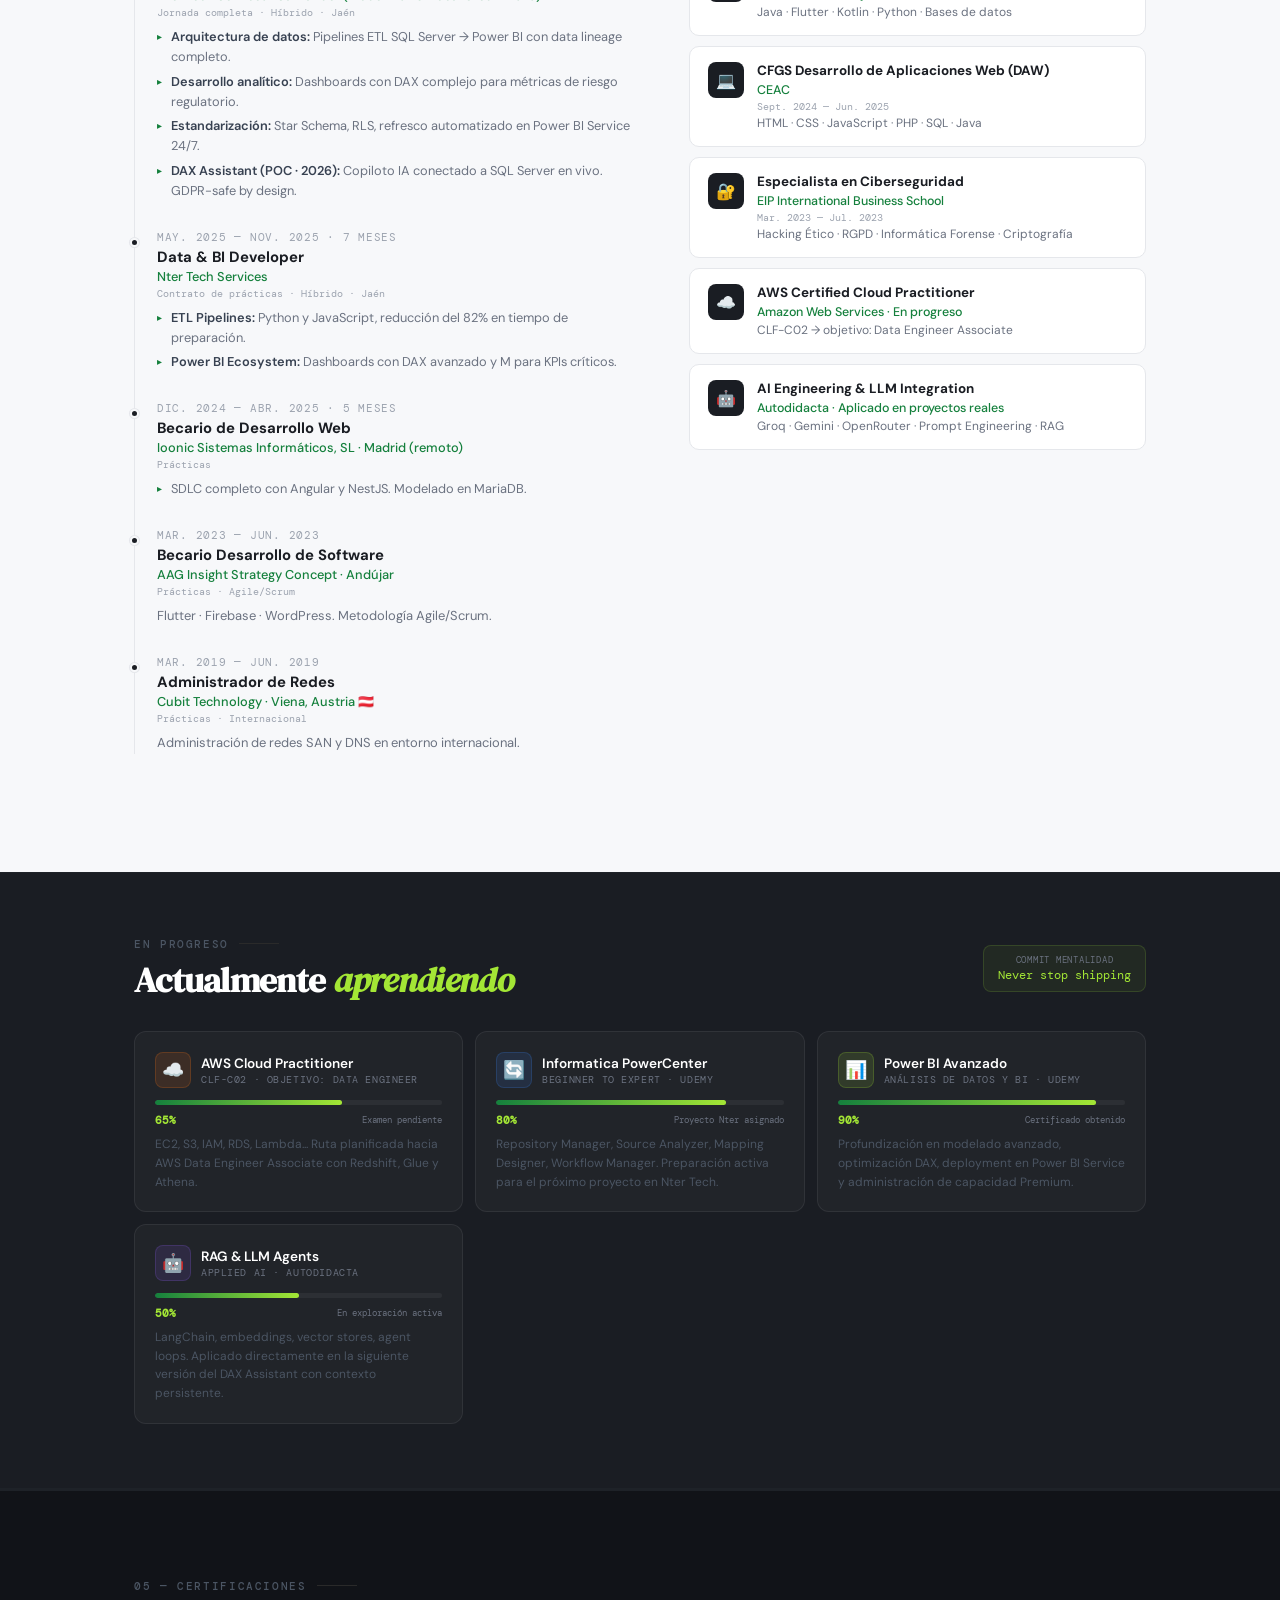
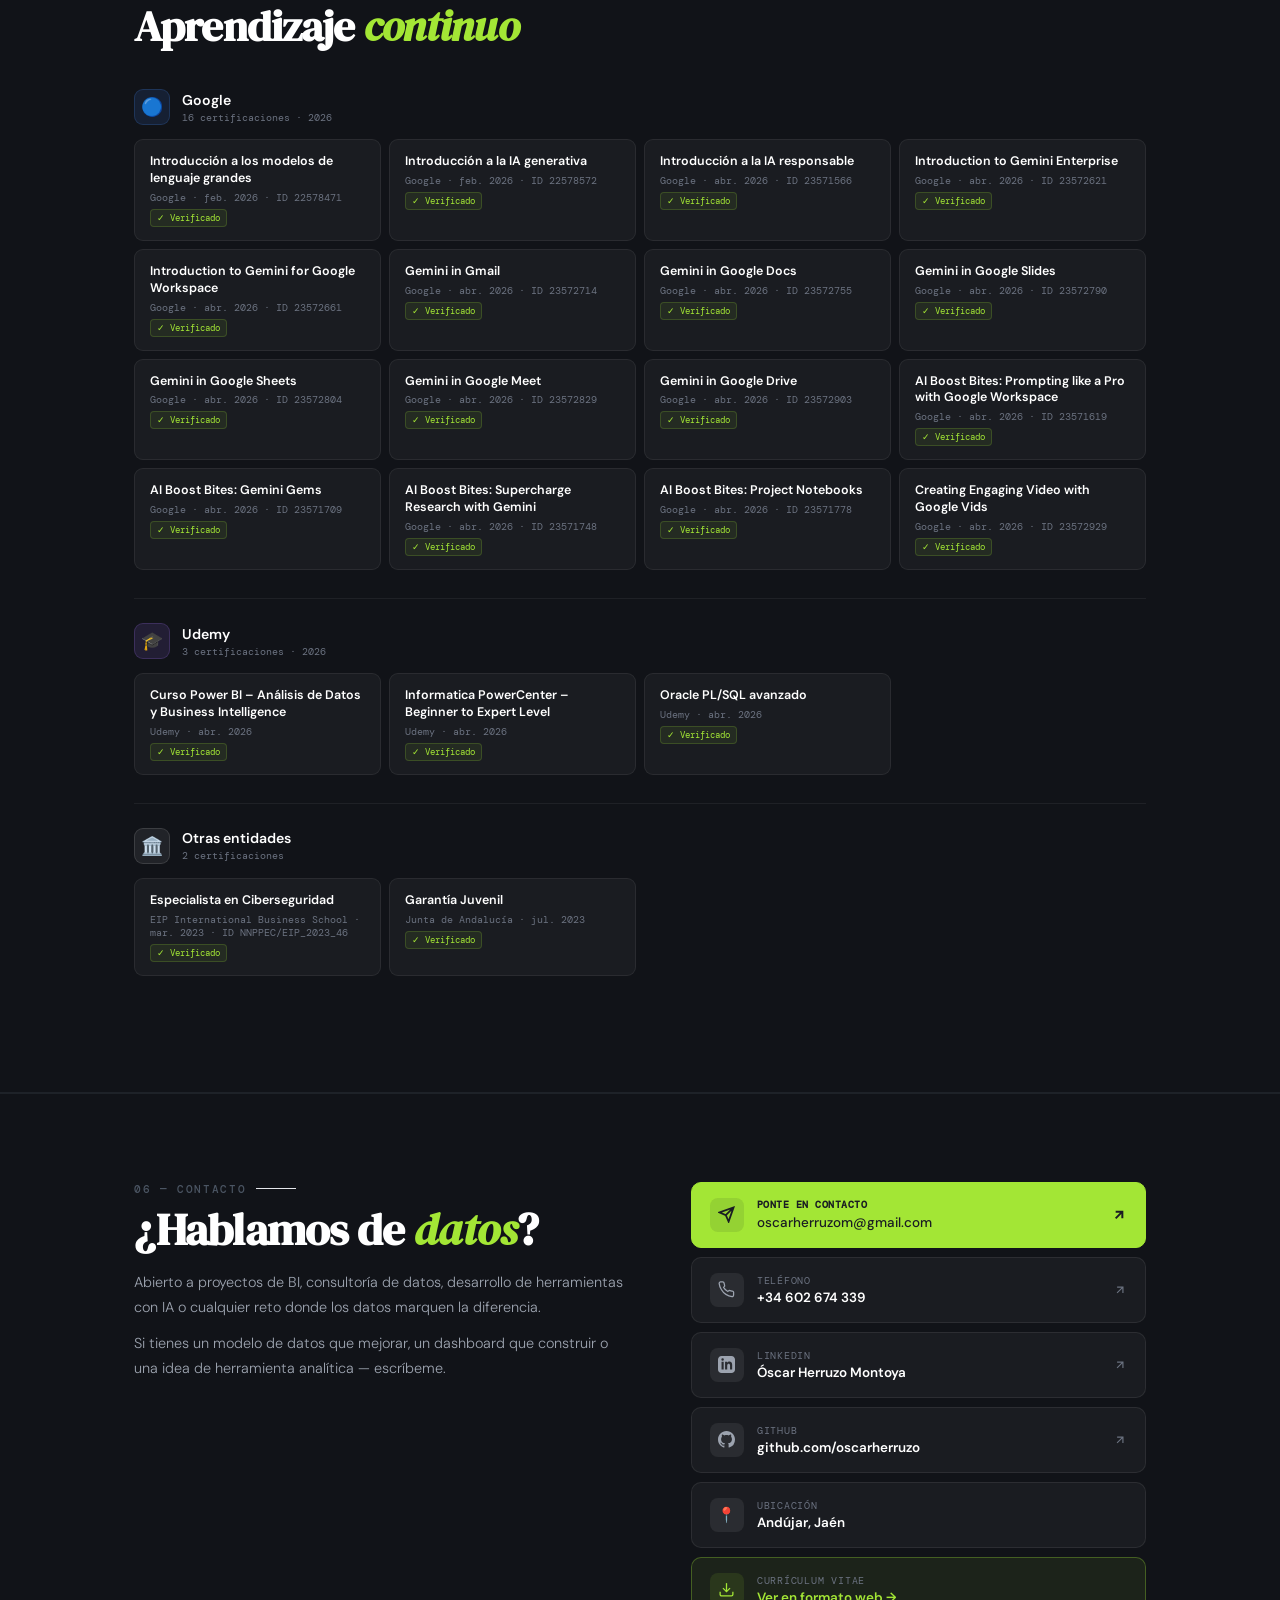
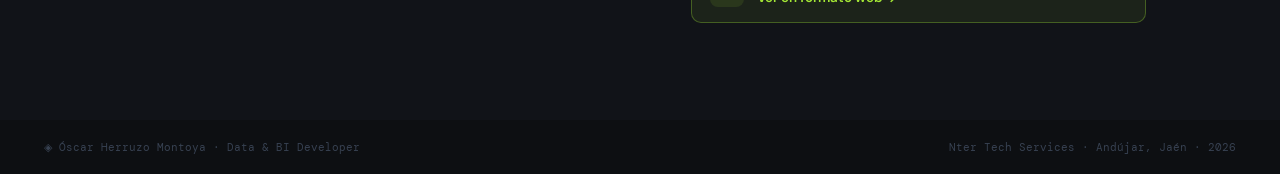
==== commit e361b9aa: "nuevos cambios" ====
--- a/cv.html
+++ b/cv.html
@@ -3,375 +3,1252 @@
 <head>
 <meta charset="UTF-8">
 <meta name="viewport" content="width=device-width, initial-scale=1.0">
-<title>CV — Óscar Herruzo Montoya</title>
+<title>Óscar Herruzo Montoya — Data & BI Developer</title>
 <link rel="preconnect" href="https://fonts.googleapis.com">
-<link href="https://fonts.googleapis.com/css2?family=DM+Sans:wght@300;400;500;600&family=DM+Mono:wght@400;500&family=DM+Serif+Display&display=swap" rel="stylesheet">
+<link href="https://fonts.googleapis.com/css2?family=DM+Sans:ital,wght@0,300;0,400;0,500;0,600;1,400&family=DM+Mono:wght@400;500&family=DM+Serif+Display:ital@0;1&display=swap" rel="stylesheet">
 <style>
-/* Reset para móviles */
-html, body, * { 
-  -webkit-text-size-adjust: none !important; 
-  text-size-adjust: none !important; 
-}
-
 *, *::before, *::after { box-sizing: border-box; margin: 0; padding: 0; }
 :root {
-  --dark:#1A1D23; --mid:#374151; --gray:#6B7280;
-  --light:#F7F8FA; --border:#E5E7EB; --green:#15803D; --accent:#A3E635;
-  --cv-w: 794px;
-}
-
-html { overflow-x: hidden; }
-
-body {
-  font-family:'DM Sans',sans-serif; background:#EDEDEB; color:var(--dark);
-  min-height:100vh; display:flex; flex-direction:column; align-items:center;
-  padding:40px 0 60px;
-  overflow-x: hidden;
-}
-
-/* Barra superior minimalista */
-.top-bar {
-  width:100%; max-width:var(--cv-w);
-  display:flex; justify-content:space-between; align-items:center;
-  margin-bottom:16px; padding:0 16px;
-}
-.top-bar a { font-family:'DM Mono',monospace; font-size:.72rem; color:#9CA3AF; text-decoration:none; }
-.top-bar a:hover { color:var(--dark); }
-
-/* Contenedor del CV */
-.scale-shell {
-  width:100%;
-  max-width:var(--cv-w);
-  overflow: hidden; 
-}
-#cvDoc {
-  width:var(--cv-w); background:#fff;
-  box-shadow:0 6px 48px rgba(0,0,0,.13);
-  border-radius:4px; overflow:hidden; transform-origin:top left;
-}
-
-/* Cabecera Principal */
-.cv-head {
-  background:var(--dark); padding:18px 40px 16px;
-  display:grid; grid-template-columns:1fr auto; gap:20px; align-items:center;
-}
-.cv-name { font-family:'DM Serif Display',serif; font-size:1.8rem; color:#fff; line-height:1.06; letter-spacing:-.02em; margin-bottom:4px; }
-.cv-name em { color:var(--accent); font-style:italic; }
-.cv-role { font-family:'DM Mono',monospace; font-size:.66rem; color:#9CA3AF; letter-spacing:.03em; line-height:1.5; }
-.cv-contacts { display:flex; flex-direction:column; align-items:flex-end; gap:5px; flex-shrink:0; }
-.cv-ct { display:flex; align-items:center; gap:6px; font-family:'DM Mono',monospace; font-size:.65rem; color:#D1D5DB; white-space:nowrap; }
-.cv-ct a { color:#D1D5DB; text-decoration:none; }
-.ct-dot { width:5px; height:5px; background:var(--accent); border-radius:50%; flex-shrink:0; }
-
-/* Cuerpo del CV a 2 columnas */
-.cv-body {
-  display:grid;
-  grid-template-columns:1fr 210px;
-  background: linear-gradient(to right, #fff calc(100% - 210px), var(--light) calc(100% - 210px));
-}
-.cv-main { padding:22px 26px 22px 40px; border-right:1px solid var(--border); min-width:0; }
-.cv-side { padding:22px 18px; min-width:0; }
-
-/* Estructura general de las secciones */
-.sec { margin-bottom:16px; }
-.sec-title {
-  font-family:'DM Mono',monospace; font-size:.58rem; font-weight:500;
-  text-transform:uppercase; letter-spacing:.15em; color:var(--gray);
-  margin-bottom:9px; padding-bottom:5px; border-bottom:1px solid var(--border);
-  display:flex; align-items:center; gap:7px;
-}
-.sec-title::before { content:''; width:3px; height:9px; background:var(--dark); border-radius:2px; flex-shrink:0; }
-.summary { font-size:.64rem; color:var(--mid); line-height:1.55; font-weight:300; }
-.summary strong { color:var(--dark); font-weight:600; }
-
-.exp-item { margin-bottom:12px; padding-bottom:12px; border-bottom:1px solid #F3F4F6; }
-.exp-item:last-child { border-bottom:none; margin-bottom:0; padding-bottom:0; }
-.exp-row { display:flex; justify-content:space-between; align-items:baseline; gap:8px; margin-bottom:1px; flex-wrap:wrap; }
-.exp-title { font-size:.82rem; font-weight:700; color:var(--dark); }
-.exp-date  { font-family:'DM Mono',monospace; font-size:.6rem; color:var(--gray); white-space:nowrap; flex-shrink:0; }
-.exp-co    { font-size:.73rem; color:var(--green); font-weight:500; margin-bottom:1px; }
-.exp-type  { font-family:'DM Mono',monospace; font-size:.58rem; color:#9CA3AF; margin-bottom:4px; }
-.sub-proj  { margin-top:4px; padding-top:4px; }
-.sub-title { font-size:.71rem; font-weight:600; color:var(--mid); margin-bottom:2px; display:flex; align-items:center; gap:5px; }
-.sub-title::before { content:'▸'; color:var(--green); font-size:.58rem; flex-shrink:0; }
-.bullets { list-style:none; padding:0; display:flex; flex-direction:column; gap:2px; }
-.bullets li { font-size:.71rem; color:var(--gray); line-height:1.48; padding-left:10px; position:relative; }
-.bullets li::before { content:'○'; position:absolute; left:0; color:#D1D5DB; font-size:.52rem; top:3px; }
-.bullets li strong { color:var(--mid); font-weight:600; }
-
-.sk-item { margin-bottom:9px; }
-.sk-name { font-size:.72rem; font-weight:600; color:var(--dark); margin-bottom:3px; }
-.sk-bar-bg { background:var(--border); border-radius:2px; height:3px; overflow:hidden; margin-bottom:3px; }
-.sk-bar-fill { height:100%; border-radius:2px; background:linear-gradient(90deg,var(--green),var(--accent)); }
-.sk-tags { display:flex; flex-wrap:wrap; gap:3px; }
-.sk-tag { font-family:'DM Mono',monospace; font-size:.54rem; color:var(--gray); background:#fff; border:1px solid var(--border); border-radius:3px; padding:1px 4px; white-space:nowrap; }
-
-.edu-item { margin-bottom:8px; padding-bottom:8px; border-bottom:1px solid var(--border); }
-.edu-item:last-child { border-bottom:none; margin-bottom:0; padding-bottom:0; }
-.edu-title  { font-size:.71rem; font-weight:700; color:var(--dark); margin-bottom:2px; line-height:1.3; }
-.edu-place  { font-size:.67rem; color:var(--green); font-weight:500; margin-bottom:1px; }
-.edu-date   { font-family:'DM Mono',monospace; font-size:.57rem; color:#9CA3AF; margin-bottom:2px; }
-.edu-detail { font-size:.64rem; color:var(--gray); line-height:1.4; }
-
-.cert-item { margin-bottom:7px; padding-bottom:7px; border-bottom:1px solid var(--border); display:flex; gap:7px; align-items:flex-start; }
-.cert-item:last-child { border-bottom:none; margin-bottom:0; padding-bottom:0; }
-.cert-dot  { width:6px; height:6px; background:var(--accent); border-radius:50%; flex-shrink:0; margin-top:4px; }
-.cert-name { font-size:.69rem; font-weight:600; color:var(--dark); line-height:1.3; margin-bottom:1px; }
-.cert-org  { font-size:.63rem; color:var(--green); margin-bottom:1px; }
-.cert-date { font-family:'DM Mono',monospace; font-size:.56rem; color:#9CA3AF; }
-
-.lang-row { display:flex; justify-content:space-between; align-items:center; margin-bottom:5px; }
-.lang-name { font-size:.71rem; font-weight:500; color:var(--dark); }
-.lang-lvl  { font-family:'DM Mono',monospace; font-size:.57rem; color:var(--gray); background:#fff; border:1px solid var(--border); border-radius:3px; padding:1px 5px; }
-
+  --dark:#1A1D23; --dark2:#111318; --mid:#374151; --gray:#6B7280;
+  --border:#E5E7EB; --light:#F7F8FA; --white:#FFFFFF;
+  --green:#15803D; --accent:#A3E635;
+  --mono:'DM Mono',monospace; --sans:'DM Sans',sans-serif; --serif:'DM Serif Display',serif;
+}
+html { scroll-behavior:smooth; }
+body { font-family:var(--sans); background:var(--light); color:var(--dark); overflow-x:hidden; }
+
+.cur-dot  { width:8px;height:8px;background:var(--dark);border-radius:50%;position:fixed;top:0;left:0;pointer-events:none;z-index:9999;transition:transform .1s; }
+.cur-ring { width:32px;height:32px;border:1.5px solid var(--dark);border-radius:50%;position:fixed;top:0;left:0;pointer-events:none;z-index:9998;opacity:.3;transition:width .2s,height .2s,opacity .2s; }
+
+/* NAV */
+nav {
+  position:fixed;top:0;left:0;right:0;z-index:200;
+  background:rgba(247,248,250,.9);backdrop-filter:blur(14px);
+  border-bottom:1px solid var(--border);
+  height:56px;padding:0 40px;
+  display:flex;align-items:center;justify-content:space-between;
+  transition:box-shadow .3s;
+}
+.nav-logo { display:flex;align-items:center;gap:9px;text-decoration:none; }
+.nav-box  { width:28px;height:28px;background:var(--dark);border-radius:6px;display:flex;align-items:center;justify-content:center;color:#fff;font-size:13px;font-weight:700; }
+.nav-name { font-size:.82rem;font-weight:600;color:var(--dark);letter-spacing:-.01em; }
+.nav-links { display:flex;align-items:center;gap:22px;list-style:none; }
+.nav-links a { font-family:var(--mono);font-size:.73rem;color:var(--gray);text-decoration:none;transition:color .2s; }
+.nav-links a:hover { color:var(--dark); }
+.nav-gh { display:inline-flex;align-items:center;gap:5px;color:var(--gray)!important;border:1px solid var(--border);border-radius:6px;padding:4px 10px!important;transition:border-color .2s,color .2s!important; }
+.nav-gh:hover { border-color:var(--dark);color:var(--dark)!important; }
+.nav-cta { background:var(--dark)!important;color:#fff!important;padding:6px 16px;border-radius:6px; }
+.nav-burger { display:none;flex-direction:column;justify-content:center;align-items:center;gap:5px;width:36px;height:36px;background:none;border:none;cursor:pointer;padding:4px;border-radius:6px;transition:background .2s; }
+.nav-burger:hover { background:var(--border); }
+.nav-burger span { display:block;width:20px;height:2px;background:var(--dark);border-radius:2px;transition:transform .3s ease, opacity .3s ease, width .3s ease;transform-origin:center; }
+.nav-burger.open span:nth-child(1) { transform:translateY(7px) rotate(45deg); }
+.nav-burger.open span:nth-child(2) { opacity:0;width:0; }
+.nav-burger.open span:nth-child(3) { transform:translateY(-7px) rotate(-45deg); }
+.nav-mobile { display:none;position:fixed;top:56px;left:0;right:0;z-index:199;background:rgba(247,248,250,.98);backdrop-filter:blur(16px);border-bottom:1px solid var(--border);padding:16px 24px 20px;flex-direction:column;gap:4px;box-shadow:0 8px 24px rgba(0,0,0,.08);transform:translateY(-8px);opacity:0;transition:transform .25s ease, opacity .25s ease; }
+.nav-mobile.open { transform:translateY(0);opacity:1; }
+.nav-mobile a { font-family:var(--mono);font-size:.82rem;color:var(--gray);text-decoration:none;padding:11px 14px;border-radius:8px;transition:background .15s, color .15s;display:block; }
+.nav-mobile a:hover { background:var(--border);color:var(--dark); }
+.nav-mobile .mob-cta { background:var(--dark)!important;color:#fff!important;margin-top:8px;text-align:center;font-weight:600; }
+.nav-mobile .mob-cta:hover { background:#374151!important; }
+@media(max-width:720px){ .nav-links{display:none;} .nav-burger{display:flex;} .nav-mobile{display:flex;} }
+
+/* HERO */
+.hero { min-height:100vh;background:var(--dark2);display:flex;align-items:center;position:relative;overflow:hidden;padding-top:56px; }
+.hero-grid { position:absolute;inset:0;background-image:linear-gradient(rgba(255,255,255,.025) 1px,transparent 1px),linear-gradient(90deg,rgba(255,255,255,.025) 1px,transparent 1px);background-size:48px 48px; }
+.glow { position:absolute;border-radius:50%;filter:blur(100px);opacity:.1;pointer-events:none; }
+.glow-a { width:520px;height:520px;background:#15803D;top:-80px;right:8%; }
+.glow-b { width:280px;height:280px;background:#A3E635;bottom:8%;left:4%; }
+.hero-in { position:relative;z-index:2;max-width:1100px;margin:0 auto;padding:0 44px;width:100%; }
+.hero-badge { display:inline-flex;align-items:center;gap:7px;background:rgba(255,255,255,.05);border:1px solid rgba(255,255,255,.1);border-radius:20px;padding:5px 14px;font-family:var(--mono);font-size:.7rem;color:#9CA3AF;margin-bottom:26px;opacity:0;animation:fadeUp .6s .2s forwards; }
+.badge-dot { width:7px;height:7px;background:var(--accent);border-radius:50%;animation:pulse 2s infinite; }
+@keyframes pulse { 0%,100%{box-shadow:0 0 0 0 rgba(163,230,53,.4)} 50%{box-shadow:0 0 0 5px rgba(163,230,53,0)} }
+.hero-name { font-family:var(--serif);font-size:clamp(3rem,7vw,5.2rem);color:#fff;line-height:1.04;letter-spacing:-.025em;margin-bottom:10px;opacity:0;animation:fadeUp .7s .35s forwards; }
+.hero-name em { color:var(--accent);font-style:italic; }
+.hero-role { font-family:var(--mono);font-size:.88rem;color:#6B7280;margin-bottom:22px;letter-spacing:.02em;opacity:0;animation:fadeUp .6s .5s forwards; }
+.hero-desc { font-size:1rem;color:#D1D5DB;line-height:1.78;font-weight:300;max-width:560px;margin-bottom:36px;opacity:0;animation:fadeUp .6s .65s forwards; }
+.hero-btns { display:flex;align-items:center;gap:12px;flex-wrap:wrap;opacity:0;animation:fadeUp .6s .8s forwards; }
+.btn-w { background:#fff;color:var(--dark2);padding:11px 22px;border-radius:8px;font-size:.85rem;font-weight:600;text-decoration:none;display:inline-flex;align-items:center;gap:6px;transition:background .2s,transform .2s; }
+.btn-w:hover { background:var(--accent);transform:translateY(-2px); }
+.btn-g { background:transparent;color:#9CA3AF;padding:11px 22px;border-radius:8px;border:1px solid rgba(255,255,255,.12);font-size:.85rem;font-weight:500;text-decoration:none;display:inline-flex;align-items:center;gap:6px;transition:border-color .2s,color .2s; }
+.btn-g:hover { border-color:rgba(255,255,255,.3);color:#fff; }
+.hero-stack { position:absolute;right:44px;top:50%;transform:translateY(-50%);display:flex;flex-direction:column;gap:8px;opacity:0;animation:fadeLeft .8s 1s forwards; }
+@media(max-width:900px){.hero-stack{display:none;}}
+.s-pill { background:rgba(255,255,255,.05);border:1px solid rgba(255,255,255,.1);border-radius:6px;padding:8px 14px;font-family:var(--mono);font-size:.7rem;color:#9CA3AF;white-space:nowrap;transition:background .2s,color .2s,border-color .2s; }
+.s-pill:hover { background:rgba(163,230,53,.08);color:var(--accent);border-color:rgba(163,230,53,.2); }
+.s-pill strong { color:#fff;font-weight:500; }
+.scroll-hint { position:absolute;bottom:32px;left:50%;transform:translateX(-50%);display:flex;flex-direction:column;align-items:center;gap:6px;opacity:0;animation:fadeUp .6s 1.4s forwards;z-index:2; }
+.scroll-txt { font-family:var(--mono);font-size:.62rem;color:#4B5563;text-transform:uppercase;letter-spacing:.1em; }
+.scroll-arr { width:24px;height:24px;border:1px solid rgba(255,255,255,.1);border-radius:50%;display:flex;align-items:center;justify-content:center;animation:bounce 2s infinite; }
+
+/* ── METRICS STRIP ── */
+.metrics-strip {
+  background:var(--dark);
+  padding:0;
+  border-bottom:1px solid #1E2228;
+  overflow:hidden;
+}
+.metrics-inner {
+  max-width:1100px;margin:0 auto;padding:0 44px;
+  display:grid;grid-template-columns:repeat(4,1fr);
+  divide-x: 1px solid rgba(255,255,255,.06);
+}
+.metric-item {
+  padding:28px 0;
+  text-align:center;
+  border-right:1px solid rgba(255,255,255,.06);
+  position:relative;
+  transition:background .2s;
+}
+.metric-item:last-child { border-right:none; }
+.metric-item:hover { background:rgba(255,255,255,.03); }
+.metric-num {
+  font-family:var(--serif);
+  font-size:2.6rem;
+  color:#fff;
+  line-height:1;
+  margin-bottom:5px;
+  letter-spacing:-.03em;
+}
+.metric-num em { color:var(--accent);font-style:normal; }
+.metric-lbl {
+  font-family:var(--mono);
+  font-size:.63rem;
+  color:#6B7280;
+  text-transform:uppercase;
+  letter-spacing:.1em;
+  line-height:1.4;
+}
+.metric-sub {
+  font-size:.72rem;
+  color:#4B5563;
+  margin-top:3px;
+}
 @media(max-width:600px){
-  body { padding:16px 0 40px; }
-  .top-bar { padding:0 12px; }
+  .metrics-inner { grid-template-columns:repeat(2,1fr); }
+  .metric-item:nth-child(2) { border-right:none; }
+  .metric-num { font-size:2rem; }
+}
+
+/* SHARED LAYOUT */
+.wrap { max-width:1100px;margin:0 auto;padding:0 44px; }
+.sec  { padding:88px 0; }
+.sec-label { font-family:var(--mono);font-size:.68rem;font-weight:500;text-transform:uppercase;letter-spacing:.15em;color:var(--gray);margin-bottom:10px;display:flex;align-items:center;gap:10px; }
+.sec-label::after { content:'';display:inline-block;width:40px;height:1px;background:var(--border); }
+.sec-title { font-family:var(--serif);font-size:clamp(1.9rem,3.5vw,2.7rem);color:var(--dark);line-height:1.08;letter-spacing:-.02em;margin-bottom:40px; }
+.sec-title em { color:var(--green);font-style:italic; }
+.band { background:var(--dark2);padding:88px 0;border-top:1px solid #1E2228;border-bottom:1px solid #1E2228; }
+.band .sec-label { color:#4B5563; }
+.band .sec-label::after { background:#2A2A2A; }
+.band .sec-title { color:#fff; }
+.band .sec-title em { color:var(--accent); }
+hr.div-l { border:none;border-top:1px solid var(--border);margin:0; }
+hr.div-d { border:none;border-top:1px solid #1E2228;margin:0; }
+
+/* ABOUT */
+.about-grid { display:grid;grid-template-columns:1.2fr 1fr;gap:48px;align-items:start; }
+@media(max-width:768px){.about-grid{grid-template-columns:1fr;}}
+.about-text p { font-size:.95rem;color:var(--mid);line-height:1.78;margin-bottom:14px;font-weight:300; }
+.about-text p strong { color:var(--dark);font-weight:600; }
+.fact-card { background:#fff;border:1px solid var(--border);border-radius:10px;padding:13px 17px;margin-bottom:9px;display:flex;align-items:center;gap:13px;transition:border-color .2s,transform .2s; }
+.fact-card:hover { border-color:var(--dark);transform:translateX(4px); }
+.fact-ico { width:34px;height:34px;background:var(--light);border-radius:8px;display:flex;align-items:center;justify-content:center;font-size:17px;flex-shrink:0; }
+.fact-lbl { font-family:var(--mono);font-size:.62rem;text-transform:uppercase;letter-spacing:.08em;color:#9CA3AF;margin:0 0 2px 0; }
+.fact-val { font-size:.84rem;font-weight:600;color:var(--dark);margin:0; }
+.status-ok { display:inline-flex;align-items:center;gap:6px;background:#F0FDF4;color:var(--green);border:1px solid #BBF7D0;border-radius:6px;padding:5px 12px;font-size:.75rem;font-weight:500; }
+.sdot { width:6px;height:6px;border-radius:50%;background:#22C55E;flex-shrink:0;animation:pulse 2s infinite; }
+
+/* SKILLS */
+.skills-grid { display:grid;grid-template-columns:repeat(auto-fill,minmax(300px,1fr));gap:14px; }
+.skill-card { background:rgba(255,255,255,.04);border:1px solid rgba(255,255,255,.08);border-radius:12px;padding:20px;transition:background .2s,border-color .2s,transform .2s; }
+.skill-card:hover { background:rgba(255,255,255,.07);border-color:rgba(163,230,53,.25);transform:translateY(-3px); }
+.sk-head { display:flex;align-items:center;gap:11px;margin-bottom:12px; }
+.sk-ico { width:34px;height:34px;background:rgba(255,255,255,.07);border-radius:8px;display:flex;align-items:center;justify-content:center;font-size:15px;flex-shrink:0; }
+.sk-name { font-size:.88rem;font-weight:600;color:#fff;margin:0 0 1px 0; }
+.sk-type { font-family:var(--mono);font-size:.62rem;color:#6B7280;text-transform:uppercase;letter-spacing:.07em;margin:0; }
+.sk-pct  { margin-left:auto;font-family:var(--mono);font-size:.7rem;color:#6B7280; }
+.sk-bar-wrap { background:rgba(255,255,255,.06);border-radius:3px;height:4px;overflow:hidden;margin-bottom:10px; }
+.sk-bar { height:100%;border-radius:3px;background:linear-gradient(90deg,#15803D,#A3E635);width:0;transition:width 1.2s cubic-bezier(.4,0,.2,1); }
+.tag-row { display:flex;flex-wrap:wrap;gap:5px; }
+.tag-d { font-family:var(--mono);font-size:.62rem;color:#9CA3AF;background:rgba(255,255,255,.05);border:1px solid rgba(255,255,255,.07);border-radius:3px;padding:2px 7px; }
+.tag-l { font-family:var(--mono);font-size:.62rem;color:var(--gray);background:var(--light);border:1px solid var(--border);border-radius:3px;padding:2px 7px; }
+
+/* ── PROYECTOS con preview visual ── */
+.proj-featured {
+  background:#fff;border:1px solid var(--border);border-left:4px solid var(--dark);
+  border-radius:12px;overflow:hidden;margin-bottom:18px;
+  transition:box-shadow .25s;display:grid;grid-template-columns:1fr 320px;
+}
+.proj-featured:hover { box-shadow:0 16px 40px rgba(0,0,0,.09); }
+.proj-feat-body { padding:28px; }
+.proj-feat-preview {
+  border-left:1px solid var(--border);
+  background:var(--light);
+  display:flex;align-items:center;justify-content:center;
+  overflow:hidden;position:relative;min-height:200px;
+}
+@media(max-width:860px){
+  .proj-featured { grid-template-columns:1fr; }
+  .proj-feat-preview { border-left:none;border-top:1px solid var(--border);min-height:140px; }
+}
+.proj-grid { display:grid;grid-template-columns:repeat(auto-fill,minmax(290px,1fr));gap:14px; }
+.proj-card { background:#fff;border:1px solid var(--border);border-radius:12px;overflow:hidden;transition:border-color .2s,transform .2s; }
+.proj-card:hover { border-color:var(--dark);transform:translateY(-3px); }
+.proj-card-preview { height:110px;display:flex;align-items:center;justify-content:center;overflow:hidden;position:relative; }
+.proj-card-body { padding:18px; }
+.proj-badge { display:inline-block;font-family:var(--mono);font-size:.63rem;padding:3px 9px;border-radius:20px;background:#F0FDF4;color:var(--green);border:1px solid #BBF7D0;margin-bottom:10px; }
+.proj-title { font-size:.98rem;font-weight:700;color:var(--dark);margin:0 0 6px 0;letter-spacing:-.01em; }
+.proj-desc  { font-size:.82rem;color:var(--gray);line-height:1.65;margin-bottom:14px; }
+
+/* ── Previews CSS ── */
+.preview-dax {
+  width:100%;height:100%;
+  background:linear-gradient(135deg,#0D1117 0%,#161B22 100%);
+  padding:16px;font-family:'DM Mono',monospace;
+  display:flex;flex-direction:column;gap:6px;
+}
+.dax-line { font-size:.62rem;line-height:1.5;white-space:nowrap;overflow:hidden; }
+.dax-kw  { color:#FF7B72; }
+.dax-fn  { color:#79C0FF; }
+.dax-str { color:#A5D6FF; }
+.dax-cm  { color:#8B949E; }
+.dax-val { color:#FFA657; }
+.dax-prompt-bar {
+  background:rgba(163,230,53,.12);border:1px solid rgba(163,230,53,.3);
+  border-radius:6px;padding:6px 10px;margin-top:4px;
+  font-size:.6rem;color:#A3E635;display:flex;align-items:center;gap:6px;
+}
+.dax-cursor { width:8px;height:12px;background:var(--accent);border-radius:1px;animation:blink .8s infinite; }
+@keyframes blink{0%,100%{opacity:1}50%{opacity:0}}
+
+.preview-inkaria {
+  width:100%;height:100%;
+  background:linear-gradient(135deg,#0A0010 0%,#150025 100%);
+  padding:16px;display:flex;flex-direction:column;gap:8px;
+}
+.ink-header { display:flex;align-items:center;gap:8px;margin-bottom:4px; }
+.ink-logo-box { width:28px;height:28px;background:rgba(204,0,255,.2);border:1px solid rgba(204,0,255,.4);border-radius:6px;display:flex;align-items:center;justify-content:center;font-size:14px; }
+.ink-title { font-family:'DM Serif Display',serif;font-size:.8rem;color:#fff; }
+.ink-stat-row { display:grid;grid-template-columns:repeat(3,1fr);gap:5px; }
+.ink-stat { background:rgba(255,255,255,.04);border:1px solid rgba(204,0,255,.15);border-radius:6px;padding:6px;text-align:center; }
+.ink-stat-n { font-family:'DM Mono',monospace;font-size:.9rem;color:#cc00ff;font-weight:600; }
+.ink-stat-l { font-family:'DM Mono',monospace;font-size:.5rem;color:#6B7280;text-transform:uppercase; }
+.ink-bar-row { display:flex;flex-direction:column;gap:4px;margin-top:2px; }
+.ink-bar-item { display:flex;align-items:center;gap:6px; }
+.ink-bar-label { font-family:'DM Mono',monospace;font-size:.52rem;color:#9CA3AF;width:50px;flex-shrink:0; }
+.ink-bar-track { flex:1;height:4px;background:rgba(255,255,255,.06);border-radius:2px;overflow:hidden; }
+.ink-bar-fill { height:100%;border-radius:2px;background:linear-gradient(90deg,rgba(204,0,255,.6),rgba(204,0,255,.9)); }
+
+.preview-patatas {
+  width:100%;height:100%;
+  background:linear-gradient(135deg,#1E1508 0%,#2B1F0E 100%);
+  padding:14px;display:flex;flex-direction:column;gap:7px;
+}
+.pat-nav { display:flex;align-items:center;justify-content:space-between; }
+.pat-logo { font-family:'DM Serif Display',serif;font-size:.75rem;color:#E8A020; }
+.pat-nav-links { display:flex;gap:8px; }
+.pat-nav-link { font-family:'DM Mono',monospace;font-size:.48rem;color:#6B5020; }
+.pat-hero-area { flex:1;background:rgba(200,134,10,.08);border:1px solid rgba(200,134,10,.2);border-radius:6px;padding:10px;display:flex;flex-direction:column;justify-content:center;align-items:center;text-align:center;gap:4px; }
+.pat-tagline { font-family:'DM Serif Display',serif;font-size:.72rem;color:#E8A020;line-height:1.2; }
+.pat-sub { font-family:'DM Mono',monospace;font-size:.5rem;color:#6B5020;text-transform:uppercase;letter-spacing:.05em; }
+.pat-cta { background:#C8860A;color:#1E1508;padding:4px 12px;border-radius:4px;font-family:'DM Mono',monospace;font-size:.52rem;font-weight:700;margin-top:4px; }
+.pat-cards { display:grid;grid-template-columns:repeat(3,1fr);gap:4px; }
+.pat-card { background:rgba(200,134,10,.06);border:1px solid rgba(200,134,10,.15);border-radius:4px;padding:6px 4px;text-align:center; }
+.pat-card-ico { font-size:14px;margin-bottom:2px; }
+.pat-card-lbl { font-family:'DM Mono',monospace;font-size:.46rem;color:#6B5020;text-transform:uppercase; }
+
+/* Previews pequeñas para proj-card */
+.preview-etl-oracle {
+  width:100%;height:100%;
+  background:linear-gradient(135deg,#0D1117,#1C1C2E);
+  display:flex;align-items:center;justify-content:center;position:relative;overflow:hidden;
+}
+.etl-node { position:absolute;width:50px;height:24px;border-radius:4px;border:1px solid;display:flex;align-items:center;justify-content:center;font-family:'DM Mono',monospace;font-size:.46rem;font-weight:600; }
+.etl-arrow { position:absolute;font-size:.7rem;color:#4B5563; }
+.preview-ssis {
+  width:100%;height:100%;
+  background:linear-gradient(135deg,#071426,#0E1F35);
+  display:flex;flex-direction:column;align-items:center;justify-content:center;gap:4px;
+  padding:10px;
+}
+.ssis-flow { display:flex;align-items:center;gap:4px; }
+.ssis-box { background:rgba(59,130,246,.15);border:1px solid rgba(59,130,246,.3);border-radius:4px;padding:4px 8px;font-family:'DM Mono',monospace;font-size:.5rem;color:#93C5FD; }
+.ssis-arr { font-size:.65rem;color:#374151; }
+.ssis-valid { display:flex;gap:4px;margin-top:4px; }
+.ssis-badge { font-family:'DM Mono',monospace;font-size:.48rem;padding:2px 6px;border-radius:10px; }
+.preview-python-pbi {
+  width:100%;height:100%;
+  background:linear-gradient(135deg,#0D1117,#1A1D23);
+  padding:10px;display:flex;flex-direction:column;gap:5px;
+}
+.py-bar-chart { display:flex;align-items:flex-end;gap:3px;height:50px;margin-top:4px; }
+.py-bar { border-radius:2px 2px 0 0;transition:height .3s; }
+.preview-gas {
+  width:100%;height:100%;
+  background:linear-gradient(135deg,#0D2818,#0A3D1F);
+  padding:10px;display:flex;flex-direction:column;gap:5px;
+}
+.gas-row { display:flex;align-items:center;gap:6px; }
+.gas-ico { width:18px;height:18px;background:rgba(34,197,94,.15);border:1px solid rgba(34,197,94,.3);border-radius:3px;display:flex;align-items:center;justify-content:center;font-size:9px;flex-shrink:0; }
+.gas-txt { font-family:'DM Mono',monospace;font-size:.5rem;color:#6B7280; }
+.gas-txt strong { color:#4ADE80; }
+.preview-nlp {
+  width:100%;height:100%;
+  background:linear-gradient(135deg,#1A0A2E,#2D1B69);
+  padding:10px;display:flex;flex-direction:column;gap:6px;
+}
+.nlp-match { display:flex;align-items:center;gap:5px;background:rgba(139,92,246,.1);border:1px solid rgba(139,92,246,.2);border-radius:5px;padding:5px 8px; }
+.nlp-pct { font-family:'DM Mono',monospace;font-size:.72rem;color:#A78BFA;font-weight:700;min-width:32px; }
+.nlp-label { font-size:.52rem;color:#9CA3AF;line-height:1.3; }
+.nlp-bar-wrap { height:3px;background:rgba(255,255,255,.06);border-radius:2px;overflow:hidden;flex:1; }
+.nlp-bar-fill { height:100%;border-radius:2px;background:linear-gradient(90deg,#7C3AED,#A78BFA); }
+
+/* ── CURRENTLY LEARNING ── */
+.learning-sec { background:var(--dark);padding:64px 0;border-top:1px solid #1E2228;border-bottom:1px solid #1E2228; }
+.learning-grid { display:grid;grid-template-columns:repeat(auto-fill,minmax(260px,1fr));gap:12px;margin-top:32px; }
+.learn-card {
+  background:rgba(255,255,255,.03);
+  border:1px solid rgba(255,255,255,.07);
+  border-radius:12px;padding:20px;
+  transition:background .2s,border-color .2s,transform .2s;
+  position:relative;overflow:hidden;
+}
+.learn-card:hover { background:rgba(255,255,255,.06);border-color:rgba(163,230,53,.2);transform:translateY(-2px); }
+.learn-card::before {
+  content:'';position:absolute;top:0;left:0;right:0;height:2px;
+  background:linear-gradient(90deg,transparent,rgba(163,230,53,.4),transparent);
+  opacity:0;transition:opacity .3s;
+}
+.learn-card:hover::before { opacity:1; }
+.learn-head { display:flex;align-items:center;gap:10px;margin-bottom:12px; }
+.learn-ico { width:36px;height:36px;border-radius:8px;display:flex;align-items:center;justify-content:center;font-size:18px;flex-shrink:0; }
+.learn-title { font-size:.85rem;font-weight:600;color:#fff;margin:0 0 1px 0; }
+.learn-sub { font-family:var(--mono);font-size:.6rem;color:#6B7280;text-transform:uppercase;letter-spacing:.06em;margin:0; }
+.learn-progress-wrap { background:rgba(255,255,255,.05);border-radius:3px;height:5px;overflow:hidden;margin-bottom:8px; }
+.learn-progress { height:100%;border-radius:3px;background:linear-gradient(90deg,#15803D,#A3E635);width:0;transition:width 1.4s cubic-bezier(.4,0,.2,1); }
+.learn-meta { display:flex;justify-content:space-between;align-items:center; }
+.learn-pct { font-family:var(--mono);font-size:.68rem;color:#A3E635;font-weight:600; }
+.learn-status { font-family:var(--mono);font-size:.58rem;color:#6B7280; }
+.learn-detail { font-size:.75rem;color:#4B5563;line-height:1.55;margin-top:8px; }
+.learn-section-label { font-family:var(--mono);font-size:.68rem;font-weight:500;text-transform:uppercase;letter-spacing:.15em;color:#4B5563;margin-bottom:10px;display:flex;align-items:center;gap:10px; }
+.learn-section-label::after { content:'';display:inline-block;width:40px;height:1px;background:#2A2A2A; }
+.learn-title-main { font-family:var(--serif);font-size:clamp(1.6rem,3vw,2.2rem);color:#fff;line-height:1.1;letter-spacing:-.02em; }
+.learn-title-main em { color:var(--accent);font-style:italic; }
+
+/* CERTS */
+.cert-issuer-head { display:flex;align-items:center;gap:12px;margin-bottom:14px; }
+.cert-issuer-ico { width:36px;height:36px;border-radius:9px;display:flex;align-items:center;justify-content:center;font-size:18px;flex-shrink:0; }
+.cert-issuer-name { font-size:.88rem;font-weight:600;color:#fff;margin:0 0 2px 0; }
+.cert-issuer-count { font-family:var(--mono);font-size:.63rem;color:#6B7280;margin:0; }
+.cert-grid { display:grid;grid-template-columns:repeat(auto-fill,minmax(230px,1fr));gap:8px;margin-bottom:28px; }
+.cert-card { background:rgba(255,255,255,.04);border:1px solid rgba(255,255,255,.07);border-radius:9px;padding:13px 15px;transition:background .2s,border-color .2s,transform .15s; }
+.cert-card:hover { background:rgba(255,255,255,.07);border-color:rgba(163,230,53,.2);transform:translateY(-2px); }
+.cert-card-name { font-size:.78rem;font-weight:600;color:#fff;margin:0 0 4px 0;line-height:1.35; }
+.cert-card-meta { font-family:var(--mono);font-size:.6rem;color:#6B7280;margin:0; }
+.cert-card-badge { display:inline-flex;align-items:center;gap:4px;font-family:var(--mono);font-size:.58rem;color:var(--accent);background:rgba(163,230,53,.08);border:1px solid rgba(163,230,53,.18);border-radius:4px;padding:2px 6px;margin-top:5px; }
+.cert-divider { border:none;border-top:1px solid rgba(255,255,255,.06);margin:0 0 24px 0; }
+
+/* TIMELINE */
+.timeline { border-left:1px solid var(--border);padding-left:22px; }
+.tl-item { position:relative;margin-bottom:30px; }
+.tl-item::before { content:'';position:absolute;left:-27px;top:7px;width:9px;height:9px;border-radius:50%;background:var(--dark);border:2px solid var(--light);box-shadow:0 0 0 1px var(--border); }
+.tl-item.active::before { background:var(--green);box-shadow:0 0 0 1px #BBF7D0; }
+.tl-date    { font-family:var(--mono);font-size:.66rem;color:#9CA3AF;text-transform:uppercase;letter-spacing:.07em;margin:0 0 3px 0; }
+.tl-title   { font-size:.93rem;font-weight:700;color:var(--dark);margin:0 0 1px 0; }
+.tl-company { font-size:.8rem;color:var(--green);font-weight:500;margin:0 0 2px 0; }
+.tl-type    { font-family:var(--mono);font-size:.62rem;color:#9CA3AF;margin:0 0 7px 0; }
+.tl-desc    { font-size:.81rem;color:var(--gray);line-height:1.65;margin:0; }
+.tl-bullets { margin:8px 0 0 0;padding:0;list-style:none;display:flex;flex-direction:column;gap:5px; }
+.tl-bullets li { font-size:.8rem;color:var(--gray);line-height:1.55;padding-left:14px;position:relative; }
+.tl-bullets li::before { content:'▸';position:absolute;left:0;color:var(--green);font-size:.65rem;top:2px; }
+.tl-bullets li strong { color:var(--mid);font-weight:600; }
+
+.edu-card { background:#fff;border:1px solid var(--border);border-radius:10px;padding:15px 18px;margin-bottom:10px;display:flex;align-items:flex-start;gap:13px;transition:border-color .2s; }
+.edu-card:hover { border-color:var(--dark); }
+.edu-ico   { width:36px;height:36px;background:var(--dark);border-radius:8px;display:flex;align-items:center;justify-content:center;font-size:16px;flex-shrink:0; }
+.edu-title { font-size:.84rem;font-weight:700;color:var(--dark);margin:0 0 3px 0; }
+.edu-place { font-size:.78rem;color:var(--green);font-weight:500;margin:0 0 2px 0; }
+.edu-date  { font-family:var(--mono);font-size:.63rem;color:#9CA3AF;margin:0 0 2px 0; }
+.edu-tags  { font-size:.75rem;color:var(--gray);margin:0; }
+
+/* CONTACTO */
+.contact-band { background:var(--dark2);padding:88px 0;border-top:1px solid #1E2228; }
+.contact-title { font-family:var(--serif);font-size:clamp(1.9rem,3.5vw,2.8rem);color:#fff;line-height:1.08;letter-spacing:-.02em;margin-bottom:16px; }
+.contact-title em { color:var(--accent);font-style:italic; }
+.contact-sub { font-size:.9rem;color:#9CA3AF;line-height:1.72;font-weight:300; }
+.c-link { display:flex;align-items:center;gap:13px;background:rgba(255,255,255,.04);border:1px solid rgba(255,255,255,.08);border-radius:10px;padding:15px 18px;margin-bottom:9px;text-decoration:none;transition:background .2s,border-color .2s,transform .2s; }
+.c-link:hover { background:rgba(255,255,255,.08);border-color:rgba(163,230,53,.3);transform:translateX(4px); }
+.c-ico   { width:34px;height:34px;background:rgba(255,255,255,.07);border-radius:8px;display:flex;align-items:center;justify-content:center;font-size:15px;flex-shrink:0; }
+.c-lbl   { font-family:var(--mono);font-size:.61rem;text-transform:uppercase;letter-spacing:.08em;color:#6B7280;margin:0 0 2px 0; }
+.c-val   { font-size:.84rem;font-weight:600;color:#fff;margin:0; }
+.c-arrow { margin-left:auto;color:#6B7280; }
+.contact-grid { display:grid;grid-template-columns:1.1fr 1fr;gap:56px;align-items:start; }
+@media(max-width:768px){.contact-grid{grid-template-columns:1fr;}}
+
+footer { background:#0D0F12;padding:20px 44px;display:flex;align-items:center;justify-content:space-between;flex-wrap:wrap;gap:10px; }
+.ft-l,.ft-r { font-family:var(--mono);font-size:.7rem;color:#374151; }
+
+/* ANIMATIONS */
+@keyframes fadeUp  { from{opacity:0;transform:translateY(18px)} to{opacity:1;transform:translateY(0)} }
+@keyframes fadeLeft{ from{opacity:0;transform:translateX(18px)} to{opacity:1;transform:translateX(0)} }
+@keyframes bounce  { 0%,100%{transform:translateY(0)} 50%{transform:translateY(5px)} }
+.reveal { opacity:0;transform:translateY(22px);transition:opacity .6s ease,transform .6s ease; }
+.reveal.vis { opacity:1;transform:translateY(0); }
+.stagger > * { opacity:0;transform:translateY(18px);transition:opacity .5s ease,transform .5s ease; }
+.stagger.vis > *:nth-child(1){opacity:1;transform:none;transition-delay:.04s}
+.stagger.vis > *:nth-child(2){opacity:1;transform:none;transition-delay:.1s}
+.stagger.vis > *:nth-child(3){opacity:1;transform:none;transition-delay:.16s}
+.stagger.vis > *:nth-child(4){opacity:1;transform:none;transition-delay:.22s}
+.stagger.vis > *:nth-child(5){opacity:1;transform:none;transition-delay:.28s}
+.stagger.vis > *:nth-child(6){opacity:1;transform:none;transition-delay:.34s}
+.stagger.vis > *:nth-child(7){opacity:1;transform:none;transition-delay:.40s}
+
+/* RESPONSIVE GENERAL */
+@media(max-width:600px){
+  .wrap{padding:0 18px;} .hero-in{padding:0 18px;}
+  .sec{padding:56px 0;} .band{padding:56px 0;} .contact-band{padding:56px 0;} .learning-sec{padding:44px 0;}
+  .hero-name{font-size:clamp(2.2rem,11vw,3.2rem);}
+  .hero-role{font-size:.78rem;} .hero-desc{font-size:.9rem;}
+  .hero-btns{flex-direction:column;align-items:stretch;}
+  .btn-w,.btn-g{justify-content:center;padding:13px 18px;}
+  .sec-title{font-size:clamp(1.5rem,6vw,2rem);margin-bottom:28px;}
+  .skills-grid{grid-template-columns:1fr;} .proj-grid{grid-template-columns:1fr;}
+  .cert-grid{grid-template-columns:1fr;} .timeline{padding-left:16px;}
+  .tl-item::before{left:-21px;} .fact-card{padding:11px 14px;}
+  .contact-title{font-size:clamp(1.5rem,6vw,2rem);} .c-link{padding:12px 14px;}
+  footer{padding:16px 18px;flex-direction:column;align-items:flex-start;gap:4px;}
+  .cur-dot,.cur-ring{display:none;}
+  .metrics-inner{padding:0 18px;}
+  .learning-grid{grid-template-columns:1fr;}
+}
+@media(min-width:601px) and (max-width:768px){
+  .wrap{padding:0 28px;} .hero-in{padding:0 28px;}
+  .sec{padding:70px 0;} .band{padding:70px 0;} .contact-band{padding:70px 0;}
+  .skills-grid{grid-template-columns:1fr 1fr;} .cert-grid{grid-template-columns:1fr 1fr;}
+  footer{padding:16px 28px;} .metrics-inner{padding:0 28px;}
 }
 </style>
 </head>
 <body>
 
-<div class="top-bar">
-  <a href="index.html">← Portfolio</a>
+<div class="cur-dot"  id="cDot"></div>
+<div class="cur-ring" id="cRing"></div>
+
+<nav id="nav">
+  <a href="#" class="nav-logo">
+    <div class="nav-box">◈</div>
+    <span class="nav-name">Óscar Herruzo</span>
+  </a>
+  <ul class="nav-links">
+    <li><a href="#sobre">about()</a></li>
+    <li><a href="#skills">skills[]</a></li>
+    <li><a href="#proyectos">projects{}</a></li>
+    <li><a href="#experiencia">experience</a></li>
+    <li><a href="#certificaciones">certs[]</a></li>
+    <li>
+      <a href="https://github.com/oscarherruzo" target="_blank" class="nav-gh">
+        <svg width="14" height="14" viewBox="0 0 24 24" fill="currentColor"><path d="M12 0C5.37 0 0 5.37 0 12c0 5.31 3.435 9.795 8.205 11.385.6.105.825-.255.825-.57 0-.285-.015-1.23-.015-2.235-3.015.555-3.795-.735-4.035-1.41-.135-.345-.72-1.41-1.23-1.695-.42-.225-1.02-.78-.015-.795.945-.015 1.62.87 1.845 1.23 1.08 1.815 2.805 1.305 3.495.99.105-.78.42-1.305.765-1.605-2.67-.3-5.46-1.335-5.46-5.925 0-1.305.465-2.385 1.23-3.225-.12-.3-.54-1.53.12-3.18 0 0 1.005-.315 3.3 1.23.96-.27 1.98-.405 3-.405s2.04.135 3 .405c2.295-1.56 3.3-1.23 3.3-1.23.66 1.65.24 2.88.12 3.18.765.84 1.23 1.905 1.23 3.225 0 4.605-2.805 5.625-5.475 5.925.435.375.81 1.095.81 2.22 0 1.605-.015 2.895-.015 3.3 0 .315.225.69.825.57A12.02 12.02 0 0 0 24 12c0-6.63-5.37-12-12-12z"/></svg>
+        GitHub
+      </a>
+    </li>
+    <li><a href="#contacto" class="nav-cta">contactar →</a></li>
+  </ul>
+  <button class="nav-burger" id="navBurger" aria-label="Menú">
+    <span></span><span></span><span></span>
+  </button>
+</nav>
+
+<div class="nav-mobile" id="navMobile">
+  <a href="#sobre"           class="mob-link">about()</a>
+  <a href="#skills"          class="mob-link">skills[]</a>
+  <a href="#proyectos"       class="mob-link">projects{}</a>
+  <a href="#experiencia"     class="mob-link">experience</a>
+  <a href="#certificaciones" class="mob-link">certs[]</a>
+  <a href="https://github.com/oscarherruzo" target="_blank" class="mob-link">GitHub →</a>
+  <a href="#contacto"        class="mob-cta">contactar →</a>
 </div>
 
-<div class="scale-shell" id="scaleShell">
-<div id="cvDoc">
-
-  <div class="cv-head">
+<!-- HERO -->
+<section class="hero">
+  <div class="hero-grid"></div>
+  <div class="glow glow-a"></div>
+  <div class="glow glow-b"></div>
+  <div class="hero-in">
+    <div class="hero-badge"><span class="badge-dot"></span>Disponible para proyectos · Andújar, Jaén</div>
+    <h1 class="hero-name">Óscar<br><em>Herruzo Montoya</em></h1>
+    <p class="hero-role"><span>~/</span>&nbsp; Data & BI Developer &nbsp;·&nbsp; Data Management Consultant &nbsp;·&nbsp; Full-Stack</p>
+    <p class="hero-desc">Construyo pipelines de datos, dashboards inteligentes y herramientas BI que convierten datos crudos en decisiones reales. Especializado en Power BI, DAX avanzado, ETL con Python y AI-powered tools.</p>
+    <div class="hero-btns">
+      <a href="#proyectos" class="btn-w">Ver proyectos →</a>
+      <a href="https://www.linkedin.com/in/oscar-herruzo-montoya-640683214/" target="_blank" class="btn-g">
+        <svg width="14" height="14" viewBox="0 0 24 24" fill="currentColor"><path d="M19 0H5C2.24 0 0 2.24 0 5v14c0 2.76 2.24 5 5 5h14c2.76 0 5-2.24 5-5V5c0-2.76-2.24-5-5-5zm-11 19H5V8h3v11zM6.5 6.73A1.77 1.77 0 1 1 8.27 4.96 1.77 1.77 0 0 1 6.5 6.73zM20 19h-3v-5.6c0-3.37-4-3.12-4 0V19h-3V8h3v1.77C14.4 7.08 20 6.88 20 12.3V19z"/></svg>
+        LinkedIn
+      </a>
+      <a href="https://github.com/oscarherruzo" target="_blank" class="btn-g">
+        <svg width="14" height="14" viewBox="0 0 24 24" fill="currentColor"><path d="M12 0C5.37 0 0 5.37 0 12c0 5.31 3.435 9.795 8.205 11.385.6.105.825-.255.825-.57 0-.285-.015-1.23-.015-2.235-3.015.555-3.795-.735-4.035-1.41-.135-.345-.72-1.41-1.23-1.695-.42-.225-1.02-.78-.015-.795.945-.015 1.62.87 1.845 1.23 1.08 1.815 2.805 1.305 3.495.99.105-.78.42-1.305.765-1.605-2.67-.3-5.46-1.335-5.46-5.925 0-1.305.465-2.385 1.23-3.225-.12-.3-.54-1.53.12-3.18 0 0 1.005-.315 3.3 1.23.96-.27 1.98-.405 3-.405s2.04.135 3 .405c2.295-1.56 3.3-1.23 3.3-1.23.66 1.65.24 2.88.12 3.18.765.84 1.23 1.905 1.23 3.225 0 4.605-2.805 5.625-5.475 5.925.435.375.81 1.095.81 2.22 0 1.605-.015 2.895-.015 3.3 0 .315.225.69.825.57A12.02 12.02 0 0 0 24 12c0-6.63-5.37-12-12-12z"/></svg>
+        GitHub
+      </a>
+    </div>
+  </div>
+  <div class="hero-stack">
+    <div class="s-pill"><strong>Power BI</strong> · DAX avanzado</div>
+    <div class="s-pill"><strong>Python</strong> · Pandas · SQLAlchemy</div>
+    <div class="s-pill"><strong>SQL Server</strong> · PL/SQL · SSIS</div>
+    <div class="s-pill"><strong>Streamlit</strong> · ETL Pipelines</div>
+    <div class="s-pill"><strong>AI</strong> · Groq · Gemini · LLMs</div>
+    <div class="s-pill"><strong>Angular</strong> · NestJS · TypeScript</div>
+    <div class="s-pill"><strong>Star Schema</strong> · RLS · Power BI Service</div>
+  </div>
+  <div class="scroll-hint">
+    <span class="scroll-txt">scroll</span>
+    <div class="scroll-arr">
+      <svg width="10" height="10" viewBox="0 0 10 10" fill="none"><path d="M5 2v6M2 6l3 3 3-3" stroke="#9CA3AF" stroke-width="1.2" stroke-linecap="round"/></svg>
+    </div>
+  </div>
+</section>
+
+<!-- ── METRICS STRIP ── -->
+<div class="metrics-strip">
+  <div class="metrics-inner">
+    <div class="metric-item reveal">
+      <div class="metric-num"><em>82</em>%</div>
+      <div class="metric-lbl">Reducción tiempo<br>de preparación de datos</div>
+    </div>
+    <div class="metric-item reveal">
+      <div class="metric-num"><em>19</em></div>
+      <div class="metric-lbl">Certificaciones<br>verificadas</div>
+      <div class="metric-sub">Google · Udemy · EIP</div>
+    </div>
+    <div class="metric-item reveal">
+      <div class="metric-num"><em>2</em>+</div>
+      <div class="metric-lbl">Años de experiencia<br>en desarrollo</div>
+      <div class="metric-sub">desde 2024</div>
+    </div>
+  </div>
+</div>
+
+<hr class="div-d">
+
+<!-- SOBRE MÍ -->
+<section class="sec" id="sobre">
+  <div class="wrap">
+    <p class="sec-label reveal">01 — Sobre mí</p>
+    <h2 class="sec-title reveal">Datos, código y <em>resultados</em></h2>
+    <div class="about-grid">
+      <div class="about-text reveal">
+        <p>Soy <strong>Data & BI Developer en Nter Tech Services</strong>, actualmente en <strong>Santander · Model Risk & Local Credit Risks</strong>, donde lidero el desarrollo del ecosistema de reporting de riesgos: arquitectura de datos, entrega analítica, gobernanza e innovación con IA.</p>
+        <p>Mi trabajo combina <strong>ingeniería de datos</strong> (ETL, pipelines, SQL Server, Star Schema) con <strong>Business Intelligence</strong> (Power BI, DAX avanzado, RLS, Power BI Service) y, cada vez más, con <strong>inteligencia artificial</strong> aplicada a la automatización de flujos de trabajo analíticos.</p>
+        <p>Formado en DAM (Desarrollo de Aplicaciones Multiplataforma) y DAW, con experiencia en full-stack (Angular + NestJS) y una especialización creciente en datos, BI y AI-powered tools.</p>
+        <br>
+        <div class="status-ok"><span class="sdot"></span>Abierto a nuevos proyectos y colaboraciones</div>
+      </div>
+      <div class="stagger">
+        <div class="fact-card"><div class="fact-ico">🏢</div><div><p class="fact-lbl">Empresa</p><p class="fact-val">Nter Tech Services · Santander</p></div></div>
+        <div class="fact-card"><div class="fact-ico">📍</div><div><p class="fact-lbl">Ubicación</p><p class="fact-val">Andújar, Jaén · España</p></div></div>
+        <div class="fact-card"><div class="fact-ico">🎓</div><div><p class="fact-lbl">Formación</p><p class="fact-val">DAM (IES Jándula) · DAW (CEAC)</p></div></div>
+        <div class="fact-card"><div class="fact-ico">🔐</div><div><p class="fact-lbl">Especialización extra</p><p class="fact-val">Ciberseguridad · EIP Business School</p></div></div>
+        <div class="fact-card"><div class="fact-ico">☁️</div><div><p class="fact-lbl">Certificación en curso</p><p class="fact-val">AWS CLF-C02 → Data Engineer</p></div></div>
+      </div>
+    </div>
+  </div>
+</section>
+
+<div style="background:#fff;border-top:1px solid var(--border);border-bottom:1px solid var(--border);padding:22px 0;">
+  <div class="wrap" style="display:flex;align-items:center;justify-content:space-between;flex-wrap:wrap;gap:16px;">
     <div>
-      <h1 class="cv-name">Óscar <em>Herruzo Montoya</em></h1>
-      <p class="cv-role">Desarrollador de Datos y BI &nbsp;·&nbsp; Consultor de Gestión de Datos &nbsp;·&nbsp; Full-Stack</p>
-    </div>
-    <div class="cv-contacts">
-      <div class="cv-ct"><span class="ct-dot"></span><a href="tel:+34602674339">+34 602 674 339</a></div>
-      <div class="cv-ct"><span class="ct-dot"></span><a id="cvEmail" href="#"></a></div>
-      <div class="cv-ct"><span class="ct-dot"></span><a href="https://linkedin.com/in/oscar-herruzo-montoya-640683214" target="_blank">linkedin/oscar-herruzo-montoya</a></div>
-      <div class="cv-ct"><span class="ct-dot"></span>Andújar, Jaén · España</div>
-    </div>
+      <p style="font-size:.84rem;font-weight:600;color:var(--dark);margin:0 0 3px 0;">¿Quieres ver mi currículum completo?</p>
+      <p style="font-family:'DM Mono',monospace;font-size:.7rem;color:var(--gray);margin:0;">Experiencia detallada · Stack técnico · Formación · Proyectos reales</p>
+    </div>
+    <a href="cv.html" target="_blank" style="display:inline-flex;align-items:center;gap:8px;background:#1A1D23;color:#fff;padding:11px 22px;border-radius:8px;font-size:.84rem;font-weight:600;text-decoration:none;white-space:nowrap;transition:background .2s;">
+      <svg width="15" height="15" viewBox="0 0 24 24" fill="none" stroke="currentColor" stroke-width="2"><path d="M21 15v4a2 2 0 0 1-2 2H5a2 2 0 0 1-2-2v-4"/><polyline points="7 10 12 15 17 10"/><line x1="12" y1="15" x2="12" y2="3"/></svg>
+      Ver CV completo
+    </a>
   </div>
-
-  <div class="cv-body">
-    <div class="cv-main">
-
-      <div class="sec">
-        <p class="sec-title">Perfil profesional</p>
-        <p class="summary">
-          Desarrollador <strong>especializado en datos, BI e inteligencia artificial aplicada</strong>.
-          Experiencia en <strong>Power BI y DAX avanzado</strong> (Star Schema, RLS, Time Intelligence, RANKX),
-          <strong>ingeniería de datos</strong> (ETL con Python, SSIS, PL/SQL Oracle, Informatica PowerCenter) y
-          <strong>desarrollo full-stack</strong> (Angular, NestJS, TypeScript, Flutter). Actualmente en
-          <strong>Nter Tech Services</strong> asignado a <strong>Santander · Riesgo de Modelos y Riesgos Crediticios Locales</strong>,
-          liderando el ecosistema de reporting de riesgos. Autor del <strong>DAX Assistant</strong>
-          (POC · NFQ IA Challenge 2026): copiloto IA conectado a SQL Server en vivo, GDPR-safe,
-          fallback automático Groq → SambaNova → Gemini.
-        </p>
-      </div>
-
-      <div class="sec">
-        <p class="sec-title">Experiencia profesional</p>
-
-        <div class="exp-item">
-          <div class="exp-row">
-            <span class="exp-title">Desarrollador de Datos y BI</span>
-            <span class="exp-date">Nov. 2025 — Actualidad</span>
-          </div>
-          <p class="exp-co">Nter Tech Services · Santander — Riesgo de Modelos y Riesgos Crediticios Locales</p>
-          <p class="exp-type">Jornada completa · Híbrido · Jaén</p>
-          <div class="sub-proj">
-            <p class="sub-title">Arquitectura de Datos</p>
-            <ul class="bullets"><li>Pipelines ETL de alto volumen SQL Server → Power BI con data lineage completo y estándares de calidad en flujos críticos de riesgo.</li></ul>
-          </div>
-          <div class="sub-proj">
-            <p class="sub-title">Desarrollo Analítico</p>
-            <ul class="bullets"><li>Dashboards con DAX complejo (CALCULATE, VAR…RETURN, Time Intelligence, RANKX) para KPIs de rendimiento de modelos e indicadores de riesgo regulatorio.</li></ul>
-          </div>
-          <div class="sub-proj">
-            <p class="sub-title">Estandarización y Gobernanza</p>
-            <ul class="bullets"><li>Normalización del ecosistema de reporting desde cero — Star Schema, RLS por roles, refresco automatizado en Power BI Service (24/7).</li></ul>
-          </div>
-          <div class="sub-proj">
-            <p class="sub-title">Innovación con IA — DAX Assistant (POC · 2026)</p>
-            <ul class="bullets">
-              <li>Copiloto IA (Streamlit + Python) que conecta a SQL Server en vivo, lee metadatos y genera DAX de producción con Llama 3.3 70B. Fallback Groq → SambaNova → Gemini. <strong>GDPR-safe by design.</strong></li>
-              <li>Presentado y validado como solución de innovación real en el equipo de Santander.</li>
+</div>
+
+<hr class="div-l">
+
+<!-- SKILLS -->
+<section class="band" id="skills">
+  <div class="wrap">
+    <p class="sec-label reveal">02 — Tecnologías</p>
+    <h2 class="sec-title reveal">Stack <em>técnico</em></h2>
+    <div class="skills-grid stagger">
+      <div class="skill-card">
+        <div class="sk-head"><div class="sk-ico">📊</div><div><p class="sk-name">Power BI & DAX</p><p class="sk-type">Business Intelligence</p></div><span class="sk-pct">94%</span></div>
+        <div class="sk-bar-wrap"><div class="sk-bar" data-w="94"></div></div>
+        <div class="tag-row"><span class="tag-d">DAX avanzado</span><span class="tag-d">CALCULATE</span><span class="tag-d">Time Intelligence</span><span class="tag-d">RANKX</span><span class="tag-d">VAR…RETURN</span><span class="tag-d">RLS</span><span class="tag-d">Star Schema</span><span class="tag-d">Power BI Service</span></div>
+      </div>
+      <div class="skill-card">
+        <div class="sk-head"><div class="sk-ico">🐍</div><div><p class="sk-name">Python</p><p class="sk-type">Data Engineering & AI</p></div><span class="sk-pct">88%</span></div>
+        <div class="sk-bar-wrap"><div class="sk-bar" data-w="88"></div></div>
+        <div class="tag-row"><span class="tag-d">Pandas</span><span class="tag-d">SQLAlchemy</span><span class="tag-d">Streamlit</span><span class="tag-d">ReportLab</span><span class="tag-d">Sentence Transformers</span><span class="tag-d">openpyxl</span></div>
+      </div>
+      <div class="skill-card">
+        <div class="sk-head"><div class="sk-ico">🗄️</div><div><p class="sk-name">SQL & Bases de datos</p><p class="sk-type">Data Layer</p></div><span class="sk-pct">86%</span></div>
+        <div class="sk-bar-wrap"><div class="sk-bar" data-w="86"></div></div>
+        <div class="tag-row"><span class="tag-d">SQL Server</span><span class="tag-d">PL/SQL</span><span class="tag-d">SSIS</span><span class="tag-d">MySQL</span><span class="tag-d">MariaDB</span><span class="tag-d">Impala</span></div>
+      </div>
+      <div class="skill-card">
+        <div class="sk-head"><div class="sk-ico">⚙️</div><div><p class="sk-name">ETL & Pipelines</p><p class="sk-type">Data Integration</p></div><span class="sk-pct">85%</span></div>
+        <div class="sk-bar-wrap"><div class="sk-bar" data-w="85"></div></div>
+        <div class="tag-row"><span class="tag-d">SSIS</span><span class="tag-d">Google Apps Script</span><span class="tag-d">Python ETL</span><span class="tag-d">Looker Studio</span><span class="tag-d">Power Query (M)</span><span class="tag-d">Informatica PowerCenter</span></div>
+      </div>
+      <div class="skill-card">
+        <div class="sk-head"><div class="sk-ico">🤖</div><div><p class="sk-name">AI & LLMs</p><p class="sk-type">Applied AI</p></div><span class="sk-pct">77%</span></div>
+        <div class="sk-bar-wrap"><div class="sk-bar" data-w="77"></div></div>
+        <div class="tag-row"><span class="tag-d">Groq API</span><span class="tag-d">Gemini</span><span class="tag-d">SambaNova</span><span class="tag-d">Llama 3.3</span><span class="tag-d">OpenRouter</span><span class="tag-d">Prompt Eng.</span><span class="tag-d">RAG</span></div>
+      </div>
+      <div class="skill-card">
+        <div class="sk-head"><div class="sk-ico">🌐</div><div><p class="sk-name">Full-Stack Web</p><p class="sk-type">Development</p></div><span class="sk-pct">80%</span></div>
+        <div class="sk-bar-wrap"><div class="sk-bar" data-w="80"></div></div>
+        <div class="tag-row"><span class="tag-d">Angular</span><span class="tag-d">NestJS</span><span class="tag-d">TypeScript</span><span class="tag-d">Next.js 15</span><span class="tag-d">Supabase</span><span class="tag-d">REST APIs</span><span class="tag-d">WordPress</span><span class="tag-d">Git</span></div>
+      </div>
+    </div>
+  </div>
+</section>
+
+<hr class="div-d">
+
+<!-- PROYECTOS -->
+<section class="sec" id="proyectos">
+  <div class="wrap">
+    <p class="sec-label reveal">03 — Proyectos</p>
+    <h2 class="sec-title reveal">Cosas que he <em>construido</em></h2>
+
+    <!-- DAX Assistant -->
+    <div class="proj-featured reveal">
+      <div class="proj-feat-body">
+        <span class="proj-badge">NFQ Solutions · IA Challenge 2026</span>
+        <div style="display:flex;align-items:flex-start;gap:14px;margin-bottom:12px;">
+          <div style="width:42px;height:42px;background:var(--dark);border-radius:9px;display:flex;align-items:center;justify-content:center;color:#fff;font-size:20px;font-weight:700;flex-shrink:0;">◈</div>
+          <div>
+            <p class="proj-title" style="font-size:1.1rem;">DAX Assistant — AI-powered BI Copilot</p>
+            <p class="proj-desc">App Streamlit (Python) con IA (Llama 3.3 70B) que conecta directamente a SQL Server, lee metadatos del schema en vivo y genera DAX de producción, valida fórmulas, explica el código línea a línea. Multi-proveedor con fallback automático Groq → SambaNova → Gemini. Genera PDFs de documentación. GDPR-safe by design.</p>
+          </div>
+        </div>
+        <div class="tag-row" style="margin-bottom:14px;">
+          <span class="tag-l">Python</span><span class="tag-l">Streamlit</span><span class="tag-l">Groq</span><span class="tag-l">Llama 3.3 70B</span><span class="tag-l">SQL Server</span><span class="tag-l">ReportLab</span><span class="tag-l">DAX</span><span class="tag-l">Power BI</span>
+        </div>
+        <div style="background:var(--light);border:1px solid var(--border);border-radius:8px;padding:11px 15px;">
+          <p style="font-family:var(--mono);font-size:.62rem;color:#9CA3AF;margin:0 0 4px 0;">HIGHLIGHTS</p>
+          <p style="font-size:.81rem;color:var(--mid);margin:0;">Fallback automático 3 proveedores IA &nbsp;·&nbsp; PDF con VAR…RETURN, YoY, RANKX &nbsp;·&nbsp; GDPR-Safe by design &nbsp;·&nbsp; Star Schema aware</p>
+        </div>
+      </div>
+      <div class="proj-feat-preview">
+        <div class="preview-dax" style="width:100%;height:100%;">
+          <div style="display:flex;align-items:center;gap:8px;margin-bottom:10px;">
+            <div style="width:26px;height:26px;background:rgba(163,230,53,.15);border:1px solid rgba(163,230,53,.3);border-radius:5px;display:flex;align-items:center;justify-content:center;font-size:12px;font-weight:800;color:#A3E635;">◈</div>
+            <span style="font-size:.68rem;color:#9CA3AF;">DAX Assistant · v2.1</span>
+            <span style="margin-left:auto;font-size:.6rem;background:rgba(163,230,53,.1);color:#A3E635;border:1px solid rgba(163,230,53,.2);border-radius:4px;padding:1px 7px;">GDPR-safe</span>
+          </div>
+          <div class="dax-line"><span class="dax-cm">-- Ventas YoY generadas automáticamente</span></div>
+          <div class="dax-line"><span class="dax-kw">DEFINE MEASURE</span> <span class="dax-fn">Sales</span>[YoY Growth] =</div>
+          <div class="dax-line">&nbsp;&nbsp;<span class="dax-kw">VAR</span> _CurrentYear =</div>
+          <div class="dax-line">&nbsp;&nbsp;&nbsp;&nbsp;<span class="dax-fn">CALCULATE</span>([Total Sales],</div>
+          <div class="dax-line">&nbsp;&nbsp;&nbsp;&nbsp;&nbsp;&nbsp;<span class="dax-fn">DATESYTD</span>(<span class="dax-str">Dates[Date]</span>))</div>
+          <div class="dax-line"><span class="dax-kw">&nbsp;&nbsp;VAR</span> _PrevYear =</div>
+          <div class="dax-line">&nbsp;&nbsp;&nbsp;&nbsp;<span class="dax-fn">CALCULATE</span>([Total Sales],</div>
+          <div class="dax-line">&nbsp;&nbsp;&nbsp;&nbsp;&nbsp;&nbsp;<span class="dax-fn">SAMEPERIODLASTYEAR</span>(...))</div>
+          <div class="dax-line"><span class="dax-kw">&nbsp;&nbsp;RETURN</span> <span class="dax-fn">DIVIDE</span>(_CurrentYear - _PrevYear, _PrevYear)</div>
+          <div class="dax-prompt-bar">
+            <span>Generando con Llama 3.3 70B</span>
+            <div class="dax-cursor"></div>
+          </div>
+        </div>
+      </div>
+    </div>
+
+    <!-- Inkaria -->
+    <div class="proj-featured reveal" style="border-left-color:#cc00ff;">
+      <div class="proj-feat-body">
+        <span class="proj-badge" style="background:#fdf0ff;color:#7e22ce;border-color:#e9d5ff;">Proyecto personal · GitHub Pages · Apps Script</span>
+        <div style="display:flex;align-items:flex-start;gap:14px;margin-bottom:12px;">
+          <div style="width:42px;height:42px;background:#150025;border:2px solid rgba(204,0,255,0.4);border-radius:9px;display:flex;align-items:center;justify-content:center;font-size:22px;flex-shrink:0;">🖋️</div>
+          <div>
+            <p class="proj-title" style="font-size:1.1rem;">Inkaria · Tattoo Inventory</p>
+            <p class="proj-desc">App web completa de gestión de inventario para estudio de tatuajes. HTML/CSS/JS puro sobre GitHub Pages, con Google Sheets como BD cloud en tiempo real vía Apps Script. Login con hash FNV-1a, 7 módulos completos, arquitectura offline-first.</p>
+          </div>
+        </div>
+        <div class="tag-row" style="margin-bottom:14px;">
+          <span class="tag-l">HTML · CSS · JS</span><span class="tag-l">Google Apps Script</span><span class="tag-l">Google Sheets API</span><span class="tag-l">Chart.js</span><span class="tag-l">GitHub Pages</span>
+        </div>
+        <div style="display:grid;grid-template-columns:1fr 1fr;gap:8px;">
+          <div style="background:var(--light);border:1px solid var(--border);border-radius:8px;padding:11px 15px;">
+            <p style="font-family:var(--mono);font-size:.62rem;color:#9CA3AF;margin:0 0 4px 0;">MÓDULOS</p>
+            <p style="font-size:.79rem;color:var(--mid);margin:0;line-height:1.6;">📝 Registro · 📈 Dashboard · 🔍 Buscador · 🏪 Proveedores · ⚙️ Catálogo · 📋 Notas · 🧮 Calculadora</p>
+          </div>
+          <div style="background:var(--light);border:1px solid var(--border);border-radius:8px;padding:11px 15px;">
+            <p style="font-family:var(--mono);font-size:.62rem;color:#9CA3AF;margin:0 0 4px 0;">HIGHLIGHTS</p>
+            <p style="font-size:.79rem;color:var(--mid);margin:0;line-height:1.6;">Sync tiempo real con Sheets · Sin servidor · Hash de credenciales · Alertas de stock</p>
+          </div>
+        </div>
+      </div>
+      <div class="proj-feat-preview">
+        <div class="preview-inkaria" style="width:100%;height:100%;">
+          <div class="ink-header">
+            <div class="ink-logo-box">🖋️</div>
+            <span class="ink-title">Inkaria</span>
+            <span style="font-family:'DM Mono',monospace;font-size:.52rem;color:#cc00ff;margin-left:auto;background:rgba(204,0,255,.08);border:1px solid rgba(204,0,255,.2);border-radius:3px;padding:2px 6px;">● LIVE</span>
+          </div>
+          <div class="ink-stat-row">
+            <div class="ink-stat"><div class="ink-stat-n">247</div><div class="ink-stat-l">sesiones</div></div>
+            <div class="ink-stat"><div class="ink-stat-n">12</div><div class="ink-stat-l">proveed.</div></div>
+            <div class="ink-stat"><div class="ink-stat-n">8.4k</div><div class="ink-stat-l">€ total</div></div>
+          </div>
+          <div class="ink-bar-row">
+            <div class="ink-bar-item">
+              <span class="ink-bar-label">Aguja 5RL</span>
+              <div class="ink-bar-track"><div class="ink-bar-fill" style="width:85%"></div></div>
+            </div>
+            <div class="ink-bar-item">
+              <span class="ink-bar-label">Tinta Black</span>
+              <div class="ink-bar-track"><div class="ink-bar-fill" style="width:60%"></div></div>
+            </div>
+            <div class="ink-bar-item">
+              <span class="ink-bar-label">Aguja 3M1</span>
+              <div class="ink-bar-track"><div class="ink-bar-fill" style="width:40%"></div></div>
+            </div>
+            <div class="ink-bar-item">
+              <span class="ink-bar-label">Film protec.</span>
+              <div class="ink-bar-track"><div class="ink-bar-fill" style="width:20%"></div></div>
+            </div>
+          </div>
+          <div style="font-family:'DM Mono',monospace;font-size:.52rem;color:#cc00ff;background:rgba(204,0,255,.06);border:1px solid rgba(204,0,255,.12);border-radius:4px;padding:4px 8px;margin-top:2px;">⚠ Stock bajo: Film protector (2 uds)</div>
+        </div>
+      </div>
+    </div>
+
+    <!-- Patatas Andújar -->
+    <div class="proj-featured reveal" style="border-left-color:#C8860A;">
+      <div class="proj-feat-body">
+        <span class="proj-badge" style="background:#FEF9EE;color:#92600A;border-color:#FBBF24;">Web corporativa · Vanilla JS · SPA · GitHub Pages</span>
+        <div style="display:flex;align-items:flex-start;gap:14px;margin-bottom:12px;">
+          <div style="width:42px;height:42px;background:#1E1508;border:2px solid rgba(200,134,10,0.5);border-radius:9px;display:flex;align-items:center;justify-content:center;font-size:22px;flex-shrink:0;">🥔</div>
+          <div>
+            <p class="proj-title" style="font-size:1.1rem;">Patatas Andújar — Web Corporativa</p>
+            <p class="proj-desc">Web corporativa SPA para empresa distribuidora de patata natural en Andújar. HTML, CSS y JavaScript puro sin frameworks — router propio, arquitectura de configuración centralizada en config.js y generación dinámica de componentes en cliente.</p>
+          </div>
+        </div>
+        <div class="tag-row" style="margin-bottom:14px;">
+          <span class="tag-l">HTML · CSS · JS</span><span class="tag-l">SPA Router</span><span class="tag-l">Vanilla JS</span><span class="tag-l">CSS Grid</span><span class="tag-l">Responsive</span><span class="tag-l">Formspree</span><span class="tag-l">GitHub Pages</span>
+        </div>
+        <a href="https://oscarherruzo.github.io/patatas-prueba/#inicio" target="_blank" rel="noopener noreferrer" style="display:inline-flex;align-items:center;gap:7px;background:#1E1508;color:#E8A020;padding:9px 20px;border-radius:7px;font-size:.8rem;font-weight:600;text-decoration:none;border:1px solid #C8860A;transition:background .2s;">
+          <svg width="13" height="13" viewBox="0 0 24 24" fill="none" stroke="currentColor" stroke-width="2.2"><path d="M18 13v6a2 2 0 0 1-2 2H5a2 2 0 0 1-2-2V8a2 2 0 0 1 2-2h6"/><polyline points="15 3 21 3 21 9"/><line x1="10" y1="14" x2="21" y2="3"/></svg>
+          Ver web en vivo →
+        </a>
+      </div>
+      <div class="proj-feat-preview">
+        <div class="preview-patatas" style="width:100%;height:100%;">
+          <div class="pat-nav">
+            <span class="pat-logo">🥔 Patatas Andújar</span>
+            <div class="pat-nav-links">
+              <span class="pat-nav-link">Inicio</span>
+              <span class="pat-nav-link">Productos</span>
+              <span class="pat-nav-link">Contacto</span>
+            </div>
+          </div>
+          <div class="pat-hero-area">
+            <span class="pat-tagline">Patata natural<br>pelada y cortada</span>
+            <span class="pat-sub">Desde Andújar, Jaén · Distribución</span>
+            <span class="pat-cta">Ver productos →</span>
+          </div>
+          <div class="pat-cards">
+            <div class="pat-card"><div class="pat-card-ico">🥔</div><div class="pat-card-lbl">Pelada</div></div>
+            <div class="pat-card"><div class="pat-card-ico">🍟</div><div class="pat-card-lbl">Cortada</div></div>
+            <div class="pat-card"><div class="pat-card-ico">📦</div><div class="pat-card-lbl">A granel</div></div>
+          </div>
+        </div>
+      </div>
+    </div>
+
+    <!-- Proyectos pequeños -->
+    <div class="proj-grid stagger">
+      <div class="proj-card">
+        <div class="proj-card-preview" style="background:linear-gradient(135deg,#0D1117,#1C1C2E);">
+          <div class="preview-etl-oracle" style="width:100%;height:100%;padding:12px;display:flex;align-items:center;justify-content:center;">
+            <div style="display:flex;flex-direction:column;gap:5px;width:100%;">
+              <div style="display:flex;align-items:center;gap:5px;justify-content:center;">
+                <div style="background:rgba(249,115,22,.12);border:1px solid rgba(249,115,22,.3);border-radius:4px;padding:4px 10px;font-family:'DM Mono',monospace;font-size:.52rem;color:#FB923C;">Factura</div>
+                <svg width="14" height="8" viewBox="0 0 14 8" fill="none"><path d="M0 4h12M9 1l3 3-3 3" stroke="#4B5563" stroke-width="1.2" stroke-linecap="round"/></svg>
+                <div style="background:rgba(249,115,22,.12);border:1px solid rgba(249,115,22,.3);border-radius:4px;padding:4px 10px;font-family:'DM Mono',monospace;font-size:.52rem;color:#FB923C;">Líneas</div>
+              </div>
+              <div style="display:flex;justify-content:center;gap:5px;margin-top:4px;">
+                <div style="background:rgba(249,115,22,.06);border:1px solid rgba(249,115,22,.15);border-radius:4px;padding:3px 8px;font-family:'DM Mono',monospace;font-size:.5rem;color:#92400E;">PACKAGE ventas_pkg</div>
+              </div>
+              <div style="display:flex;justify-content:center;gap:4px;margin-top:2px;">
+                <div style="background:rgba(34,197,94,.08);border:1px solid rgba(34,197,94,.2);border-radius:3px;padding:2px 6px;font-family:'DM Mono',monospace;font-size:.48rem;color:#4ADE80;">✓ TRIGGER</div>
+                <div style="background:rgba(34,197,94,.08);border:1px solid rgba(34,197,94,.2);border-radius:3px;padding:2px 6px;font-family:'DM Mono',monospace;font-size:.48rem;color:#4ADE80;">✓ INDEX</div>
+              </div>
+            </div>
+          </div>
+        </div>
+        <div class="proj-card-body">
+          <div style="display:flex;align-items:center;gap:9px;margin-bottom:10px;"><div style="width:32px;height:32px;background:var(--dark);border-radius:7px;display:flex;align-items:center;justify-content:center;font-size:14px;">🗃️</div><span class="proj-badge">Nter · PL/SQL · Oracle</span></div>
+          <p class="proj-title">ETL Control de Ventas</p>
+          <p class="proj-desc">Modelo relacional completo en Oracle SQL Developer: estructuras, paquetes, procedimientos, funciones y disparadores de integridad para gestión completa de facturas.</p>
+          <div class="tag-row"><span class="tag-l">PL/SQL</span><span class="tag-l">Oracle Database</span><span class="tag-l">SQL Developer</span><span class="tag-l">ETL</span></div>
+        </div>
+      </div>
+
+      <div class="proj-card">
+        <div class="proj-card-preview" style="background:linear-gradient(135deg,#071426,#0E1F35);">
+          <div class="preview-ssis" style="width:100%;height:100%;">
+            <div class="ssis-flow">
+              <div class="ssis-box">CSV/Excel</div>
+              <div class="ssis-arr">→</div>
+              <div class="ssis-box" style="background:rgba(59,130,246,.25);">Validación</div>
+              <div class="ssis-arr">→</div>
+              <div class="ssis-box">SQL Server</div>
+            </div>
+            <div class="ssis-valid">
+              <span class="ssis-badge" style="background:rgba(34,197,94,.1);color:#4ADE80;border:1px solid rgba(34,197,94,.2);">✓ Técnica</span>
+              <span class="ssis-badge" style="background:rgba(34,197,94,.1);color:#4ADE80;border:1px solid rgba(34,197,94,.2);">✓ Funcional</span>
+              <span class="ssis-badge" style="background:rgba(34,197,94,.1);color:#4ADE80;border:1px solid rgba(34,197,94,.2);">✓ Integridad</span>
+            </div>
+          </div>
+        </div>
+        <div class="proj-card-body">
+          <div style="display:flex;align-items:center;gap:9px;margin-bottom:10px;"><div style="width:32px;height:32px;background:var(--dark);border-radius:7px;display:flex;align-items:center;justify-content:center;font-size:14px;">🛡️</div><span class="proj-badge">Nter · SSIS · SQL Server</span></div>
+          <p class="proj-title">ETL Aseguradora</p>
+          <p class="proj-desc">Pipeline SSIS con validación en tres niveles: técnica, funcional y de integridad referencial. Control de calidad del dato y exportación mediante procedimientos T-SQL.</p>
+          <div class="tag-row"><span class="tag-l">SSIS</span><span class="tag-l">T-SQL</span><span class="tag-l">SQL Server</span><span class="tag-l">ETL</span></div>
+        </div>
+      </div>
+
+      <div class="proj-card">
+        <div class="proj-card-preview" style="background:linear-gradient(135deg,#0D1117,#1A1D23);">
+          <div class="preview-python-pbi" style="width:100%;height:100%;">
+            <div style="font-family:'DM Mono',monospace;font-size:.52rem;color:#A3E635;">↓ 82% tiempo de preparación</div>
+            <div class="py-bar-chart">
+              <div class="py-bar" style="flex:1;height:60%;background:rgba(163,230,53,.6);"></div>
+              <div class="py-bar" style="flex:1;height:85%;background:rgba(163,230,53,.7);"></div>
+              <div class="py-bar" style="flex:1;height:45%;background:rgba(163,230,53,.5);"></div>
+              <div class="py-bar" style="flex:1;height:95%;background:rgba(163,230,53,.8);"></div>
+              <div class="py-bar" style="flex:1;height:70%;background:rgba(163,230,53,.65);"></div>
+              <div class="py-bar" style="flex:1;height:55%;background:rgba(163,230,53,.55);"></div>
+            </div>
+            <div style="display:flex;gap:4px;margin-top:4px;">
+              <span style="font-family:'DM Mono',monospace;font-size:.48rem;background:rgba(21,128,61,.15);border:1px solid rgba(21,128,61,.3);color:#4ADE80;border-radius:3px;padding:1px 5px;">Pandas ETL</span>
+              <span style="font-family:'DM Mono',monospace;font-size:.48rem;background:rgba(21,128,61,.15);border:1px solid rgba(21,128,61,.3);color:#4ADE80;border-radius:3px;padding:1px 5px;">DAX + M</span>
+            </div>
+          </div>
+        </div>
+        <div class="proj-card-body">
+          <div style="display:flex;align-items:center;gap:9px;margin-bottom:10px;"><div style="width:32px;height:32px;background:var(--dark);border-radius:7px;display:flex;align-items:center;justify-content:center;font-size:14px;">🐍</div><span class="proj-badge">Nter · Python · Power BI</span></div>
+          <p class="proj-title">ETL Python + Power BI</p>
+          <p class="proj-desc">Scripts Pandas/NumPy desde BBDD, Excel y CSV — reducción del 82% en tiempo de preparación. Dashboards DAX avanzado + Power Query para KPIs críticos.</p>
+          <div class="tag-row"><span class="tag-l">Python</span><span class="tag-l">Pandas</span><span class="tag-l">Power BI</span><span class="tag-l">DAX</span><span class="tag-l">Power Query</span></div>
+        </div>
+      </div>
+
+      <div class="proj-card">
+        <div class="proj-card-preview" style="background:linear-gradient(135deg,#0D2818,#0A3D1F);">
+          <div class="preview-gas" style="width:100%;height:100%;">
+            <div class="gas-row"><div class="gas-ico">📋</div><div class="gas-txt">Sheets consolidadas: <strong>8 módulos</strong></div></div>
+            <div class="gas-row"><div class="gas-ico">📧</div><div class="gas-txt">Email auto: <strong>lun 08:00</strong></div></div>
+            <div class="gas-row"><div class="gas-ico">⏰</div><div class="gas-txt">Trigger: <strong>PropertiesService</strong></div></div>
+            <div class="gas-row"><div class="gas-ico">✅</div><div class="gas-txt">Mentoring + <strong>Staff sync</strong></div></div>
+            <div style="font-family:'DM Mono',monospace;font-size:.5rem;color:#4ADE80;background:rgba(34,197,94,.06);border:1px solid rgba(34,197,94,.15);border-radius:3px;padding:3px 7px;margin-top:3px;">● Sistema activo</div>
+          </div>
+        </div>
+        <div class="proj-card-body">
+          <div style="display:flex;align-items:center;gap:9px;margin-bottom:10px;"><div style="width:32px;height:32px;background:var(--dark);border-radius:7px;display:flex;align-items:center;justify-content:center;font-size:14px;">⚙️</div><span class="proj-badge">Nter · Internal Tool</span></div>
+          <p class="proj-title">ETL Consolidado</p>
+          <p class="proj-desc">Sistema modular (8 ficheros .gs) en Google Apps Script para consolidar datos de Mentoring y Staff. Menú nativo, reporting automático por email y triggers con PropertiesService.</p>
+          <div class="tag-row"><span class="tag-l">Google Apps Script</span><span class="tag-l">Google Sheets</span><span class="tag-l">ETL</span><span class="tag-l">Gmail API</span></div>
+        </div>
+      </div>
+
+      <div class="proj-card">
+        <div class="proj-card-preview" style="background:linear-gradient(135deg,#1A0A2E,#2D1B69);">
+          <div class="preview-nlp" style="width:100%;height:100%;">
+            <div style="font-family:'DM Mono',monospace;font-size:.52rem;color:#A78BFA;margin-bottom:4px;">Semantic matching · MiniLM</div>
+            <div class="nlp-match">
+              <span class="nlp-pct">94%</span>
+              <div style="flex:1"><div class="nlp-bar-wrap"><div class="nlp-bar-fill" style="width:94%"></div></div></div>
+              <span class="nlp-label">Liderazgo · Mentoring</span>
+            </div>
+            <div class="nlp-match">
+              <span class="nlp-pct">87%</span>
+              <div style="flex:1"><div class="nlp-bar-wrap"><div class="nlp-bar-fill" style="width:87%"></div></div></div>
+              <span class="nlp-label">Gestión de proyectos</span>
+            </div>
+            <div class="nlp-match">
+              <span class="nlp-pct">71%</span>
+              <div style="flex:1"><div class="nlp-bar-wrap"><div class="nlp-bar-fill" style="width:71%"></div></div></div>
+              <span class="nlp-label">Comunicación efectiva</span>
+            </div>
+          </div>
+        </div>
+        <div class="proj-card-body">
+          <div style="display:flex;align-items:center;gap:9px;margin-bottom:10px;"><div style="width:32px;height:32px;background:var(--dark);border-radius:7px;display:flex;align-items:center;justify-content:center;font-size:14px;">🎯</div><span class="proj-badge">Nter · Google Colab · Python</span></div>
+          <p class="proj-title">Career Plans Analyzer</p>
+          <p class="proj-desc">Pipeline multi-etapa con matching semántico (Sentence Transformers MiniLM), fuzzy matching y exportación formateada a Excel + Google Sheets.</p>
+          <div class="tag-row"><span class="tag-l">Python</span><span class="tag-l">Pandas</span><span class="tag-l">Sentence Transformers</span><span class="tag-l">openpyxl</span></div>
+        </div>
+      </div>
+    </div>
+  </div>
+</section>
+
+<hr class="div-l">
+
+<!-- EXPERIENCIA -->
+<section class="sec" id="experiencia">
+  <div class="wrap">
+    <p class="sec-label reveal">04 — Trayectoria</p>
+    <h2 class="sec-title reveal">Experiencia <em>&amp;</em> Formación</h2>
+    <div style="display:grid;grid-template-columns:1.1fr 1fr;gap:52px;align-items:start;" class="exp-grid">
+      <div class="reveal">
+        <p style="font-family:var(--mono);font-size:.66rem;color:#9CA3AF;text-transform:uppercase;letter-spacing:.1em;margin-bottom:22px;">Experiencia profesional</p>
+        <div class="timeline">
+          <div class="tl-item active">
+            <p class="tl-date">Nov. 2025 — Actualidad · 5 meses</p>
+            <p class="tl-title">Data & BI Developer</p>
+            <p class="tl-company">Nter Tech Services · Santander (Model Risk & Local Credit Risks)</p>
+            <p class="tl-type">Jornada completa · Híbrido · Jaén</p>
+            <ul class="tl-bullets">
+              <li><strong>Arquitectura de datos:</strong> Pipelines ETL SQL Server → Power BI con data lineage completo.</li>
+              <li><strong>Desarrollo analítico:</strong> Dashboards con DAX complejo para métricas de riesgo regulatorio.</li>
+              <li><strong>Estandarización:</strong> Star Schema, RLS, refresco automatizado en Power BI Service 24/7.</li>
+              <li><strong>DAX Assistant (POC · 2026):</strong> Copiloto IA conectado a SQL Server en vivo. GDPR-safe by design.</li>
             </ul>
           </div>
-        </div>
-
-        <div class="exp-item">
-          <div class="exp-row">
-            <span class="exp-title">Desarrollador de Datos y BI</span>
-            <span class="exp-date">May. 2025 — Nov. 2025</span>
-          </div>
-          <p class="exp-co">Nter Tech Services</p>
-          <p class="exp-type">Prácticas · Híbrido · Jaén</p>
-          <div class="sub-proj">
-            <p class="sub-title">ETL Control de Ventas — PL/SQL (Oracle)</p>
-            <ul class="bullets"><li>Modelo relacional completo: estructuras, paquetes, procedimientos, funciones y disparadores de integridad en Oracle SQL Developer.</li></ul>
-          </div>
-          <div class="sub-proj">
-            <p class="sub-title">ETL Aseguradora — SSIS</p>
-            <ul class="bullets"><li>Pipeline SSIS con validación en tres niveles (técnica, funcional, integridad referencial) mediante T-SQL.</li></ul>
-          </div>
-          <div class="sub-proj">
-            <p class="sub-title">ETL Python + Power BI</p>
-            <ul class="bullets">
-              <li>Scripts Pandas/NumPy desde BBDD, Excel y CSV. <strong>Reducción del 82%</strong> en tiempo de preparación de datos.</li>
-              <li>Dashboards DAX avanzado + M (Power Query) para KPIs. Self-service analytics en Looker Studio.</li>
+          <div class="tl-item">
+            <p class="tl-date">May. 2025 — Nov. 2025 · 7 meses</p>
+            <p class="tl-title">Data & BI Developer</p>
+            <p class="tl-company">Nter Tech Services</p>
+            <p class="tl-type">Contrato de prácticas · Híbrido · Jaén</p>
+            <ul class="tl-bullets">
+              <li><strong>ETL Pipelines:</strong> Python y JavaScript, reducción del 82% en tiempo de preparación.</li>
+              <li><strong>Power BI Ecosystem:</strong> Dashboards con DAX avanzado y M para KPIs críticos.</li>
             </ul>
           </div>
-          <div class="sub-proj">
-            <p class="sub-title">ETL Consolidado — Google Apps Script</p>
-            <ul class="bullets"><li>Sistema modular (8 ficheros .gs) para consolidar datos de Mentoring y Staff desde múltiples Sheets. Reporting automático por email y triggers con PropertiesService.</li></ul>
-          </div>
-        </div>
-
-        <div class="exp-item">
-          <div class="exp-row">
-            <span class="exp-title">Becario Desarrollo Web Full-Stack</span>
-            <span class="exp-date">Dic. 2024 — Abr. 2025</span>
-          </div>
-          <p class="exp-co">Ioonic Sistemas Informáticos, SL · En remoto · Madrid</p>
-          <p class="exp-type">Prácticas</p>
-          <div class="sub-proj">
-            <p class="sub-title">App 'Licitaciones' — Angular + MariaDB</p>
-            <ul class="bullets"><li>Aplicación desde cero para análisis de licitaciones públicas y gestión de ganadores en subasta. SDLC completo con Angular, JavaScript y MariaDB.</li></ul>
-          </div>
-        </div>
-
-        <div class="exp-item">
-          <div class="exp-row">
-            <span class="exp-title">Becario Desarrollo de Software</span>
-            <span class="exp-date">Mar. 2023 — Jun. 2023</span>
-          </div>
-          <p class="exp-co">AAG Insight Strategy Concept · Presencial · Andújar</p>
-          <p class="exp-type">Prácticas · Agile/Scrum</p>
-          <ul class="bullets" style="margin-top:3px;"><li>App de gestión de pedidos de moda con FlutterFlow · Flutter · Firebase. Webs corporativas con WordPress + PHP.</li></ul>
-        </div>
-
-        <div class="exp-item">
-          <div class="exp-row">
-            <span class="exp-title">Administrador de Redes</span>
-            <span class="exp-date">Mar. 2019 — Jun. 2019</span>
-          </div>
-          <p class="exp-co">Cubit Technology · Viena, Austria</p>
-          <p class="exp-type">Prácticas · Internacional</p>
-          <ul class="bullets" style="margin-top:3px;"><li>Administración de redes SAN y DNS en entorno corporativo internacional.</li></ul>
-        </div>
-
-        <div class="exp-item">
-          <div class="exp-row">
-            <span class="exp-title">Técnico Informático</span>
-            <span class="exp-date">Sept. 2017 — Mar. 2019</span>
-          </div>
-          <p class="exp-co">Dynos · Andújar</p>
-          <p class="exp-type">Prácticas</p>
-          <ul class="bullets" style="margin-top:3px;"><li>Reparación y mantenimiento de equipos, gestión DNS y soporte técnico presencial.</li></ul>
-        </div>
-
-      </div>
-
-      <div class="sec">
-        <p class="sec-title">Formación</p>
-        <div class="edu-item">
-          <p class="edu-title">CFGS Desarrollo de Aplicaciones Multiplataforma (DAM)</p>
-          <p class="edu-place">EFA Moratalaz · IES Jándula</p>
-          <p class="edu-date">2020 — 2023</p>
-          <p class="edu-detail">Java · Flutter · Kotlin · Python · Bases de datos</p>
-        </div>
-        <div class="edu-item">
-          <p class="edu-title">CFGS Desarrollo de Aplicaciones Web (DAW)</p>
-          <p class="edu-place">CEAC FP Oficial</p>
-          <p class="edu-date">2024 — 2025</p>
-          <p class="edu-detail">HTML · CSS · JavaScript · PHP · SQL · Java</p>
-        </div>
-      </div>
-
-    </div>
-
-    <div class="cv-side">
-
-      <div class="sec">
-        <p class="sec-title">Tecnologías</p>
-        <div class="sk-item">
-          <p class="sk-name">Power BI y DAX</p>
-          <div class="sk-bar-bg"><div class="sk-bar-fill" style="width:94%"></div></div>
-          <div class="sk-tags"><span class="sk-tag">DAX avanzado</span><span class="sk-tag">RLS</span><span class="sk-tag">Star Schema</span><span class="sk-tag">Time Intel.</span><span class="sk-tag">PBI Service</span><span class="sk-tag">Power Query</span></div>
-        </div>
-        <div class="sk-item">
-          <p class="sk-name">Python</p>
-          <div class="sk-bar-bg"><div class="sk-bar-fill" style="width:88%"></div></div>
-          <div class="sk-tags"><span class="sk-tag">Pandas</span><span class="sk-tag">NumPy</span><span class="sk-tag">SQLAlchemy</span><span class="sk-tag">Streamlit</span><span class="sk-tag">ReportLab</span></div>
-        </div>
-        <div class="sk-item">
-          <p class="sk-name">SQL y Bases de datos</p>
-          <div class="sk-bar-bg"><div class="sk-bar-fill" style="width:86%"></div></div>
-          <div class="sk-tags"><span class="sk-tag">SQL Server</span><span class="sk-tag">T-SQL</span><span class="sk-tag">PL/SQL</span><span class="sk-tag">Oracle</span><span class="sk-tag">MySQL</span><span class="sk-tag">MariaDB</span></div>
-        </div>
-        <div class="sk-item">
-          <p class="sk-name">ETL e Integración</p>
-          <div class="sk-bar-bg"><div class="sk-bar-fill" style="width:85%"></div></div>
-          <div class="sk-tags"><span class="sk-tag">SSIS</span><span class="sk-tag">Apps Script</span><span class="sk-tag">Looker Studio</span><span class="sk-tag">Informatica PC</span></div>
-        </div>
-        <div class="sk-item">
-          <p class="sk-name">IA y LLMs</p>
-          <div class="sk-bar-bg"><div class="sk-bar-fill" style="width:77%"></div></div>
-          <div class="sk-tags"><span class="sk-tag">Groq</span><span class="sk-tag">Gemini</span><span class="sk-tag">Llama 3.3</span><span class="sk-tag">Prompt Eng.</span><span class="sk-tag">RAG</span></div>
-        </div>
-        <div class="sk-item">
-          <p class="sk-name">Full-Stack</p>
-          <div class="sk-bar-bg"><div class="sk-bar-fill" style="width:80%"></div></div>
-          <div class="sk-tags"><span class="sk-tag">Angular</span><span class="sk-tag">NestJS</span><span class="sk-tag">TypeScript</span><span class="sk-tag">Next.js</span><span class="sk-tag">Flutter</span><span class="sk-tag">Java</span><span class="sk-tag">Spring Boot</span><span class="sk-tag">Git</span></div>
-        </div>
-      </div>
-
-      <div class="sec">
-        <p class="sec-title">Idiomas</p>
-        <div class="lang-row"><span class="lang-name">Español</span><span class="lang-lvl">Nativo</span></div>
-        <div class="lang-row"><span class="lang-name">Inglés</span><span class="lang-lvl">Profesional B2</span></div>
-      </div>
-
+          <div class="tl-item">
+            <p class="tl-date">Dic. 2024 — Abr. 2025 · 5 meses</p>
+            <p class="tl-title">Becario de Desarrollo Web</p>
+            <p class="tl-company">Ioonic Sistemas Informáticos, SL · Madrid (remoto)</p>
+            <p class="tl-type">Prácticas</p>
+            <ul class="tl-bullets">
+              <li>SDLC completo con Angular y NestJS. Modelado en MariaDB.</li>
+            </ul>
+          </div>
+          <div class="tl-item">
+            <p class="tl-date">Mar. 2023 — Jun. 2023</p>
+            <p class="tl-title">Becario Desarrollo de Software</p>
+            <p class="tl-company">AAG Insight Strategy Concept · Andújar</p>
+            <p class="tl-type">Prácticas · Agile/Scrum</p>
+            <p class="tl-desc">Flutter · Firebase · WordPress. Metodología Agile/Scrum.</p>
+          </div>
+          <div class="tl-item">
+            <p class="tl-date">Mar. 2019 — Jun. 2019</p>
+            <p class="tl-title">Administrador de Redes</p>
+            <p class="tl-company">Cubit Technology · Viena, Austria 🇦🇹</p>
+            <p class="tl-type">Prácticas · Internacional</p>
+            <p class="tl-desc">Administración de redes SAN y DNS en entorno internacional.</p>
+          </div>
+        </div>
+      </div>
+      <div class="reveal">
+        <p style="font-family:var(--mono);font-size:.66rem;color:#9CA3AF;text-transform:uppercase;letter-spacing:.1em;margin-bottom:22px;">Formación</p>
+        <div class="edu-card"><div class="edu-ico">🎓</div><div><p class="edu-title">CFGS Desarrollo de Aplicaciones Multiplataforma (DAM)</p><p class="edu-place">IES Jándula · Andújar</p><p class="edu-tags">Java · Flutter · Kotlin · Python · Bases de datos</p></div></div>
+        <div class="edu-card"><div class="edu-ico">💻</div><div><p class="edu-title">CFGS Desarrollo de Aplicaciones Web (DAW)</p><p class="edu-place">CEAC</p><p class="edu-date">Sept. 2024 — Jun. 2025</p><p class="edu-tags">HTML · CSS · JavaScript · PHP · SQL · Java</p></div></div>
+        <div class="edu-card"><div class="edu-ico">🔐</div><div><p class="edu-title">Especialista en Ciberseguridad</p><p class="edu-place">EIP International Business School</p><p class="edu-date">Mar. 2023 — Jul. 2023</p><p class="edu-tags">Hacking Ético · RGPD · Informática Forense · Criptografía</p></div></div>
+        <div class="edu-card"><div class="edu-ico">☁️</div><div><p class="edu-title">AWS Certified Cloud Practitioner</p><p class="edu-place">Amazon Web Services · En progreso</p><p class="edu-tags">CLF-C02 → objetivo: Data Engineer Associate</p></div></div>
+        <div class="edu-card"><div class="edu-ico">🤖</div><div><p class="edu-title">AI Engineering & LLM Integration</p><p class="edu-place">Autodidacta · Aplicado en proyectos reales</p><p class="edu-tags">Groq · Gemini · OpenRouter · Prompt Engineering · RAG</p></div></div>
+      </div>
     </div>
   </div>
-
-</div>
-</div>
+</section>
+
+<!-- ── CURRENTLY LEARNING ── -->
+<section class="learning-sec" id="aprendiendo">
+  <div class="wrap">
+    <div style="display:grid;grid-template-columns:1fr auto;align-items:start;gap:24px;margin-bottom:0;" class="reveal">
+      <div>
+        <p class="learn-section-label">En progreso</p>
+        <h2 class="learn-title-main">Actualmente <em>aprendiendo</em></h2>
+      </div>
+      <div style="background:rgba(163,230,53,.06);border:1px solid rgba(163,230,53,.15);border-radius:8px;padding:8px 14px;text-align:center;align-self:center;">
+        <p style="font-family:'DM Mono',monospace;font-size:.58rem;color:#6B7280;margin:0 0 2px 0;text-transform:uppercase;letter-spacing:.08em;">Commit mentalidad</p>
+        <p style="font-family:'DM Mono',monospace;font-size:.72rem;color:#A3E635;margin:0;">Never stop shipping</p>
+      </div>
+    </div>
+    <div class="learning-grid stagger">
+      <div class="learn-card">
+        <div class="learn-head">
+          <div class="learn-ico" style="background:rgba(249,115,22,.12);border:1px solid rgba(249,115,22,.2);">☁️</div>
+          <div>
+            <p class="learn-title">AWS Cloud Practitioner</p>
+            <p class="learn-sub">CLF-C02 · Objetivo: Data Engineer</p>
+          </div>
+        </div>
+        <div class="learn-progress-wrap"><div class="learn-progress" data-w="65"></div></div>
+        <div class="learn-meta">
+          <span class="learn-pct">65%</span>
+          <span class="learn-status">Examen pendiente</span>
+        </div>
+        <p class="learn-detail">EC2, S3, IAM, RDS, Lambda... Ruta planificada hacia AWS Data Engineer Associate con Redshift, Glue y Athena.</p>
+      </div>
+      <div class="learn-card">
+        <div class="learn-head">
+          <div class="learn-ico" style="background:rgba(59,130,246,.12);border:1px solid rgba(59,130,246,.2);">🔄</div>
+          <div>
+            <p class="learn-title">Informatica PowerCenter</p>
+            <p class="learn-sub">Beginner to Expert · Udemy</p>
+          </div>
+        </div>
+        <div class="learn-progress-wrap"><div class="learn-progress" data-w="80"></div></div>
+        <div class="learn-meta">
+          <span class="learn-pct">80%</span>
+          <span class="learn-status">Proyecto Nter asignado</span>
+        </div>
+        <p class="learn-detail">Repository Manager, Source Analyzer, Mapping Designer, Workflow Manager. Preparación activa para el próximo proyecto en Nter Tech.</p>
+      </div>
+      <div class="learn-card">
+        <div class="learn-head">
+          <div class="learn-ico" style="background:rgba(163,230,53,.12);border:1px solid rgba(163,230,53,.2);">📊</div>
+          <div>
+            <p class="learn-title">Power BI Avanzado</p>
+            <p class="learn-sub">Análisis de datos y BI · Udemy</p>
+          </div>
+        </div>
+        <div class="learn-progress-wrap"><div class="learn-progress" data-w="90"></div></div>
+        <div class="learn-meta">
+          <span class="learn-pct">90%</span>
+          <span class="learn-status">Certificado obtenido</span>
+        </div>
+        <p class="learn-detail">Profundización en modelado avanzado, optimización DAX, deployment en Power BI Service y administración de capacidad Premium.</p>
+      </div>
+      <div class="learn-card">
+        <div class="learn-head">
+          <div class="learn-ico" style="background:rgba(139,92,246,.12);border:1px solid rgba(139,92,246,.2);">🤖</div>
+          <div>
+            <p class="learn-title">RAG & LLM Agents</p>
+            <p class="learn-sub">Applied AI · Autodidacta</p>
+          </div>
+        </div>
+        <div class="learn-progress-wrap"><div class="learn-progress" data-w="50"></div></div>
+        <div class="learn-meta">
+          <span class="learn-pct">50%</span>
+          <span class="learn-status">En exploración activa</span>
+        </div>
+        <p class="learn-detail">LangChain, embeddings, vector stores, agent loops. Aplicado directamente en la siguiente versión del DAX Assistant con contexto persistente.</p>
+      </div>
+    </div>
+  </div>
+</section>
+
+<hr class="div-d">
+
+<!-- CERTIFICACIONES -->
+<section class="band" id="certificaciones">
+  <div class="wrap">
+    <p class="sec-label reveal">05 — Certificaciones</p>
+    <h2 class="sec-title reveal">Aprendizaje <em>continuo</em></h2>
+
+    <div class="reveal">
+      <div class="cert-issuer-head">
+        <div class="cert-issuer-ico" style="background:rgba(66,133,244,.12);border:1px solid rgba(66,133,244,.2);">🔵</div>
+        <div>
+          <p class="cert-issuer-name">Google</p>
+          <p class="cert-issuer-count">16 certificaciones · 2026</p>
+        </div>
+      </div>
+      <div class="cert-grid">
+        <div class="cert-card"><p class="cert-card-name">Introducción a los modelos de lenguaje grandes</p><p class="cert-card-meta">Google · feb. 2026 · ID 22578471</p><span class="cert-card-badge">✓ Verificado</span></div>
+        <div class="cert-card"><p class="cert-card-name">Introducción a la IA generativa</p><p class="cert-card-meta">Google · feb. 2026 · ID 22578572</p><span class="cert-card-badge">✓ Verificado</span></div>
+        <div class="cert-card"><p class="cert-card-name">Introducción a la IA responsable</p><p class="cert-card-meta">Google · abr. 2026 · ID 23571566</p><span class="cert-card-badge">✓ Verificado</span></div>
+        <div class="cert-card"><p class="cert-card-name">Introduction to Gemini Enterprise</p><p class="cert-card-meta">Google · abr. 2026 · ID 23572621</p><span class="cert-card-badge">✓ Verificado</span></div>
+        <div class="cert-card"><p class="cert-card-name">Introduction to Gemini for Google Workspace</p><p class="cert-card-meta">Google · abr. 2026 · ID 23572661</p><span class="cert-card-badge">✓ Verificado</span></div>
+        <div class="cert-card"><p class="cert-card-name">Gemini in Gmail</p><p class="cert-card-meta">Google · abr. 2026 · ID 23572714</p><span class="cert-card-badge">✓ Verificado</span></div>
+        <div class="cert-card"><p class="cert-card-name">Gemini in Google Docs</p><p class="cert-card-meta">Google · abr. 2026 · ID 23572755</p><span class="cert-card-badge">✓ Verificado</span></div>
+        <div class="cert-card"><p class="cert-card-name">Gemini in Google Slides</p><p class="cert-card-meta">Google · abr. 2026 · ID 23572790</p><span class="cert-card-badge">✓ Verificado</span></div>
+        <div class="cert-card"><p class="cert-card-name">Gemini in Google Sheets</p><p class="cert-card-meta">Google · abr. 2026 · ID 23572804</p><span class="cert-card-badge">✓ Verificado</span></div>
+        <div class="cert-card"><p class="cert-card-name">Gemini in Google Meet</p><p class="cert-card-meta">Google · abr. 2026 · ID 23572829</p><span class="cert-card-badge">✓ Verificado</span></div>
+        <div class="cert-card"><p class="cert-card-name">Gemini in Google Drive</p><p class="cert-card-meta">Google · abr. 2026 · ID 23572903</p><span class="cert-card-badge">✓ Verificado</span></div>
+        <div class="cert-card"><p class="cert-card-name">AI Boost Bites: Prompting like a Pro with Google Workspace</p><p class="cert-card-meta">Google · abr. 2026 · ID 23571619</p><span class="cert-card-badge">✓ Verificado</span></div>
+        <div class="cert-card"><p class="cert-card-name">AI Boost Bites: Gemini Gems</p><p class="cert-card-meta">Google · abr. 2026 · ID 23571709</p><span class="cert-card-badge">✓ Verificado</span></div>
+        <div class="cert-card"><p class="cert-card-name">AI Boost Bites: Supercharge Research with Gemini</p><p class="cert-card-meta">Google · abr. 2026 · ID 23571748</p><span class="cert-card-badge">✓ Verificado</span></div>
+        <div class="cert-card"><p class="cert-card-name">AI Boost Bites: Project Notebooks</p><p class="cert-card-meta">Google · abr. 2026 · ID 23571778</p><span class="cert-card-badge">✓ Verificado</span></div>
+        <div class="cert-card"><p class="cert-card-name">Creating Engaging Video with Google Vids</p><p class="cert-card-meta">Google · abr. 2026 · ID 23572929</p><span class="cert-card-badge">✓ Verificado</span></div>
+      </div>
+    </div>
+
+    <hr class="cert-divider">
+
+    <div class="reveal">
+      <div class="cert-issuer-head">
+        <div class="cert-issuer-ico" style="background:rgba(167,118,255,.12);border:1px solid rgba(167,118,255,.2);">🎓</div>
+        <div>
+          <p class="cert-issuer-name">Udemy</p>
+          <p class="cert-issuer-count">3 certificaciones · 2026</p>
+        </div>
+      </div>
+      <div class="cert-grid">
+        <div class="cert-card"><p class="cert-card-name">Curso Power BI – Análisis de Datos y Business Intelligence</p><p class="cert-card-meta">Udemy · abr. 2026</p><span class="cert-card-badge">✓ Verificado</span></div>
+        <div class="cert-card"><p class="cert-card-name">Informatica PowerCenter – Beginner to Expert Level</p><p class="cert-card-meta">Udemy · abr. 2026</p><span class="cert-card-badge">✓ Verificado</span></div>
+        <div class="cert-card"><p class="cert-card-name">Oracle PL/SQL avanzado</p><p class="cert-card-meta">Udemy · abr. 2026</p><span class="cert-card-badge">✓ Verificado</span></div>
+      </div>
+    </div>
+
+    <hr class="cert-divider">
+
+    <div class="reveal">
+      <div class="cert-issuer-head">
+        <div class="cert-issuer-ico" style="background:rgba(255,255,255,.07);border:1px solid rgba(255,255,255,.12);">🏛️</div>
+        <div>
+          <p class="cert-issuer-name">Otras entidades</p>
+          <p class="cert-issuer-count">2 certificaciones</p>
+        </div>
+      </div>
+      <div class="cert-grid">
+        <div class="cert-card"><p class="cert-card-name">Especialista en Ciberseguridad</p><p class="cert-card-meta">EIP International Business School · mar. 2023 · ID NNPPEC/EIP_2023_46</p><span class="cert-card-badge">✓ Verificado</span></div>
+        <div class="cert-card"><p class="cert-card-name">Garantía Juvenil</p><p class="cert-card-meta">Junta de Andalucía · jul. 2023</p><span class="cert-card-badge">✓ Verificado</span></div>
+      </div>
+    </div>
+
+  </div>
+</section>
+
+<!-- CONTACTO -->
+<section class="contact-band" id="contacto">
+  <div class="wrap">
+    <div class="contact-grid">
+      <div class="reveal">
+        <p class="sec-label" style="color:#4B5563;">06 — Contacto</p>
+        <h2 class="contact-title">¿Hablamos de <em>datos</em>?</h2>
+        <p class="contact-sub">Abierto a proyectos de BI, consultoría de datos, desarrollo de herramientas con IA o cualquier reto donde los datos marquen la diferencia.</p>
+        <p class="contact-sub" style="margin-top:12px;">Si tienes un modelo de datos que mejorar, un dashboard que construir o una idea de herramienta analítica — escríbeme.</p>
+      </div>
+      <div class="stagger">
+        <a class="c-link" id="emailLink" style="background:var(--accent);border-color:var(--accent);cursor:pointer;">
+          <div class="c-ico" style="background:rgba(26,29,35,.1);">
+            <svg width="17" height="17" viewBox="0 0 24 24" fill="none" stroke="var(--dark)" stroke-width="2.5"><path d="M22 2L11 13M22 2l-7 20-4-9-9-4 20-7z"/></svg>
+          </div>
+          <div>
+            <p class="c-lbl" style="color:var(--dark);font-weight:700;letter-spacing:0.05em;margin-bottom:0;">Ponte en contacto</p>
+            <p class="c-val" style="color:var(--dark);font-weight:500;margin-top:3px;" id="emailDisplay">Cargando...</p>
+          </div>
+          <svg class="c-arrow" style="color:var(--dark);" width="16" height="16" viewBox="0 0 24 24" fill="none" stroke="currentColor" stroke-width="3"><path d="M7 17L17 7M7 7h10v10"/></svg>
+        </a>
+        <a href="tel:+34602674339" class="c-link">
+          <div class="c-ico"><svg width="17" height="17" viewBox="0 0 24 24" fill="none" stroke="#9CA3AF" stroke-width="1.8"><path d="M22 16.92v3a2 2 0 0 1-2.18 2 19.79 19.79 0 0 1-8.63-3.07A19.5 19.5 0 0 1 4.69 12a19.79 19.79 0 0 1-3.07-8.67A2 2 0 0 1 3.6 1.27h3a2 2 0 0 1 2 1.72c.127.96.361 1.903.7 2.81a2 2 0 0 1-.45 2.11L7.91 8.91a16 16 0 0 0 6 6l.91-.91a2 2 0 0 1 2.11-.45c.907.339 1.85.573 2.81.7A2 2 0 0 1 22 16.92z"/></svg></div>
+          <div><p class="c-lbl">Teléfono</p><p class="c-val">+34 602 674 339</p></div>
+          <svg class="c-arrow" width="14" height="14" viewBox="0 0 24 24" fill="none" stroke="currentColor" stroke-width="2"><path d="M7 17L17 7M7 7h10v10"/></svg>
+        </a>
+        <a href="https://www.linkedin.com/in/oscar-herruzo-montoya-640683214/" target="_blank" class="c-link">
+          <div class="c-ico"><svg width="17" height="17" viewBox="0 0 24 24" fill="#9CA3AF"><path d="M19 0H5C2.24 0 0 2.24 0 5v14c0 2.76 2.24 5 5 5h14c2.76 0 5-2.24 5-5V5c0-2.76-2.24-5-5-5zm-11 19H5V8h3v11zM6.5 6.73A1.77 1.77 0 1 1 8.27 4.96 1.77 1.77 0 0 1 6.5 6.73zM20 19h-3v-5.6c0-3.37-4-3.12-4 0V19h-3V8h3v1.77C14.4 7.08 20 6.88 20 12.3V19z"/></svg></div>
+          <div><p class="c-lbl">LinkedIn</p><p class="c-val">Óscar Herruzo Montoya</p></div>
+          <svg class="c-arrow" width="14" height="14" viewBox="0 0 24 24" fill="none" stroke="currentColor" stroke-width="2"><path d="M7 17L17 7M7 7h10v10"/></svg>
+        </a>
+        <a href="https://github.com/oscarherruzo" target="_blank" class="c-link">
+          <div class="c-ico"><svg width="17" height="17" viewBox="0 0 24 24" fill="#9CA3AF"><path d="M12 0C5.37 0 0 5.37 0 12c0 5.31 3.435 9.795 8.205 11.385.6.105.825-.255.825-.57 0-.285-.015-1.23-.015-2.235-3.015.555-3.795-.735-4.035-1.41-.135-.345-.72-1.41-1.23-1.695-.42-.225-1.02-.78-.015-.795.945-.015 1.62.87 1.845 1.23 1.08 1.815 2.805 1.305 3.495.99.105-.78.42-1.305.765-1.605-2.67-.3-5.46-1.335-5.46-5.925 0-1.305.465-2.385 1.23-3.225-.12-.3-.54-1.53.12-3.18 0 0 1.005-.315 3.3 1.23.96-.27 1.98-.405 3-.405s2.04.135 3 .405c2.295-1.56 3.3-1.23 3.3-1.23.66 1.65.24 2.88.12 3.18.765.84 1.23 1.905 1.23 3.225 0 4.605-2.805 5.625-5.475 5.925.435.375.81 1.095.81 2.22 0 1.605-.015 2.895-.015 3.3 0 .315.225.69.825.57A12.02 12.02 0 0 0 24 12c0-6.63-5.37-12-12-12z"/></svg></div>
+          <div><p class="c-lbl">GitHub</p><p class="c-val">github.com/oscarherruzo</p></div>
+          <svg class="c-arrow" width="14" height="14" viewBox="0 0 24 24" fill="none" stroke="currentColor" stroke-width="2"><path d="M7 17L17 7M7 7h10v10"/></svg>
+        </a>
+        <div class="c-link" style="cursor:default;">
+          <div class="c-ico">📍</div>
+          <div><p class="c-lbl">Ubicación</p><p class="c-val">Andújar, Jaén</p></div>
+        </div>
+        <a href="cv.html" target="_blank" class="c-link" style="background:rgba(163,230,53,.08);border-color:rgba(163,230,53,.3);margin-top:4px;">
+          <div class="c-ico" style="background:rgba(163,230,53,.1);"><svg width="17" height="17" viewBox="0 0 24 24" fill="none" stroke="#A3E635" stroke-width="1.8"><path d="M21 15v4a2 2 0 0 1-2 2H5a2 2 0 0 1-2-2v-4"/><polyline points="7 10 12 15 17 10"/><line x1="12" y1="15" x2="12" y2="3"/></svg></div>
+          <div><p class="c-lbl" style="color:#6B7280;">Currículum Vitae</p><p class="c-val" style="color:#A3E635;">Ver en formato web →</p></div>
+        </a>
+      </div>
+    </div>
+  </div>
+</section>
+
+<footer>
+  <span class="ft-l">◈ Óscar Herruzo Montoya · Data & BI Developer</span>
+  <span class="ft-r">Nter Tech Services · Andújar, Jaén · 2026</span>
+</footer>
 
 <script>
-/* Carga el email dinámicamente */
+/* HAMBURGUESA */
+const burger    = document.getElementById('navBurger');
+const navMobile = document.getElementById('navMobile');
+burger.addEventListener('click', () => {
+  const open = navMobile.classList.toggle('open');
+  burger.classList.toggle('open', open);
+  document.body.style.overflow = open ? 'hidden' : '';
+});
+document.querySelectorAll('.mob-link, .mob-cta').forEach(a => {
+  a.addEventListener('click', () => {
+    navMobile.classList.remove('open');
+    burger.classList.remove('open');
+    document.body.style.overflow = '';
+  });
+});
+window.addEventListener('scroll', () => {
+  if (navMobile.classList.contains('open')) {
+    navMobile.classList.remove('open');
+    burger.classList.remove('open');
+    document.body.style.overflow = '';
+  }
+});
+
+/* EMAIL — funciona en móvil y desktop */
 (function(){
-  const u = 'oscarherruzom', d = 'gmail.com', e = u + '@' + d;
-  const a = document.getElementById('cvEmail');
-  if (a) { a.textContent = e; a.href = 'mailto:' + e; }
+  const u='oscarherruzom', d='gmail.com', email=u+'@'+d;
+  const subject='?subject=Hola%20%C3%93scar%20-%20Contacto%20desde%20portfolio';
+  const link = document.getElementById('emailLink');
+  const display = document.getElementById('emailDisplay');
+  if(display) display.textContent = email;
+  if(link){
+    const href = 'mailto:'+email+subject;
+    link.setAttribute('href', href);
+    link.addEventListener('click', function(e){
+      e.preventDefault();
+      window.location.href = href;
+    });
+  }
 })();
 
-/* Escalado para que siempre encaje en pantalla */
-const CV_W = 794;
-
-function scalePage() {
-  const shell = document.getElementById('scaleShell');
-  const doc   = document.getElementById('cvDoc');
-
-  doc.style.transform       = '';
-  doc.style.transformOrigin = '';
-  shell.style.height        = '';
-
-  const avail = Math.min(shell.offsetWidth, window.innerWidth - 2);
-
-  if (avail < CV_W) {
-    const s = avail / CV_W;
-    doc.style.transform       = 'scale(' + s + ')';
-    doc.style.transformOrigin = 'top left';
-    shell.style.height = (doc.offsetHeight * s) + 'px';
-  }
-}
-
-scalePage();
-window.addEventListener('resize', scalePage);
-document.fonts.ready.then(scalePage);
-window.addEventListener('load', scalePage);
+/* CURSOR */
+const cDot=document.getElementById('cDot'), cRing=document.getElementById('cRing');
+let mx=0,my=0,rx=0,ry=0;
+document.addEventListener('mousemove',e=>{mx=e.clientX;my=e.clientY;cDot.style.transform=`translate(${mx-4}px,${my-4}px)`;});
+(function loop(){rx+=(mx-rx-16)*.12;ry+=(my-ry-16)*.12;cRing.style.transform=`translate(${rx}px,${ry}px)`;requestAnimationFrame(loop);})();
+document.querySelectorAll('a,button').forEach(el=>{
+  el.addEventListener('mouseenter',()=>{cRing.style.width='46px';cRing.style.height='46px';cRing.style.opacity='.6';});
+  el.addEventListener('mouseleave',()=>{cRing.style.width='32px';cRing.style.height='32px';cRing.style.opacity='.3';});
+});
+
+/* SCROLL REVEAL + progress bars */
+const obs=new IntersectionObserver(entries=>{
+  entries.forEach(e=>{
+    if(e.isIntersecting){
+      e.target.classList.add('vis');
+      e.target.querySelectorAll('.sk-bar').forEach(b=>{b.style.width=b.getAttribute('data-w')+'%';});
+      e.target.querySelectorAll('.learn-progress').forEach(b=>{b.style.width=b.getAttribute('data-w')+'%';});
+      obs.unobserve(e.target);
+    }
+  });
+},{threshold:.1});
+document.querySelectorAll('.reveal,.stagger,.skill-card,.tl-item,.learn-card').forEach(el=>obs.observe(el));
+
+/* NAV SHADOW */
+window.addEventListener('scroll',()=>{
+  document.getElementById('nav').style.boxShadow=window.scrollY>50?'0 4px 20px rgba(0,0,0,.07)':'none';
+});
+
+/* SMOOTH SCROLL */
+document.querySelectorAll('a[href^="#"]').forEach(a=>{
+  a.addEventListener('click',e=>{
+    const target=a.getAttribute('href');
+    if(target==='#') return;
+    e.preventDefault();
+    const t=document.querySelector(target);
+    if(t) t.scrollIntoView({behavior:'smooth',block:'start'});
+  });
+});
+
+/* EXP GRID RESPONSIVE */
+const eg=document.querySelector('.exp-grid');
+function checkGrid(){if(eg)eg.style.gridTemplateColumns=window.innerWidth<768?'1fr':'1.1fr 1fr';}
+checkGrid();window.addEventListener('resize',checkGrid);
 </script>
 </body>
 </html>
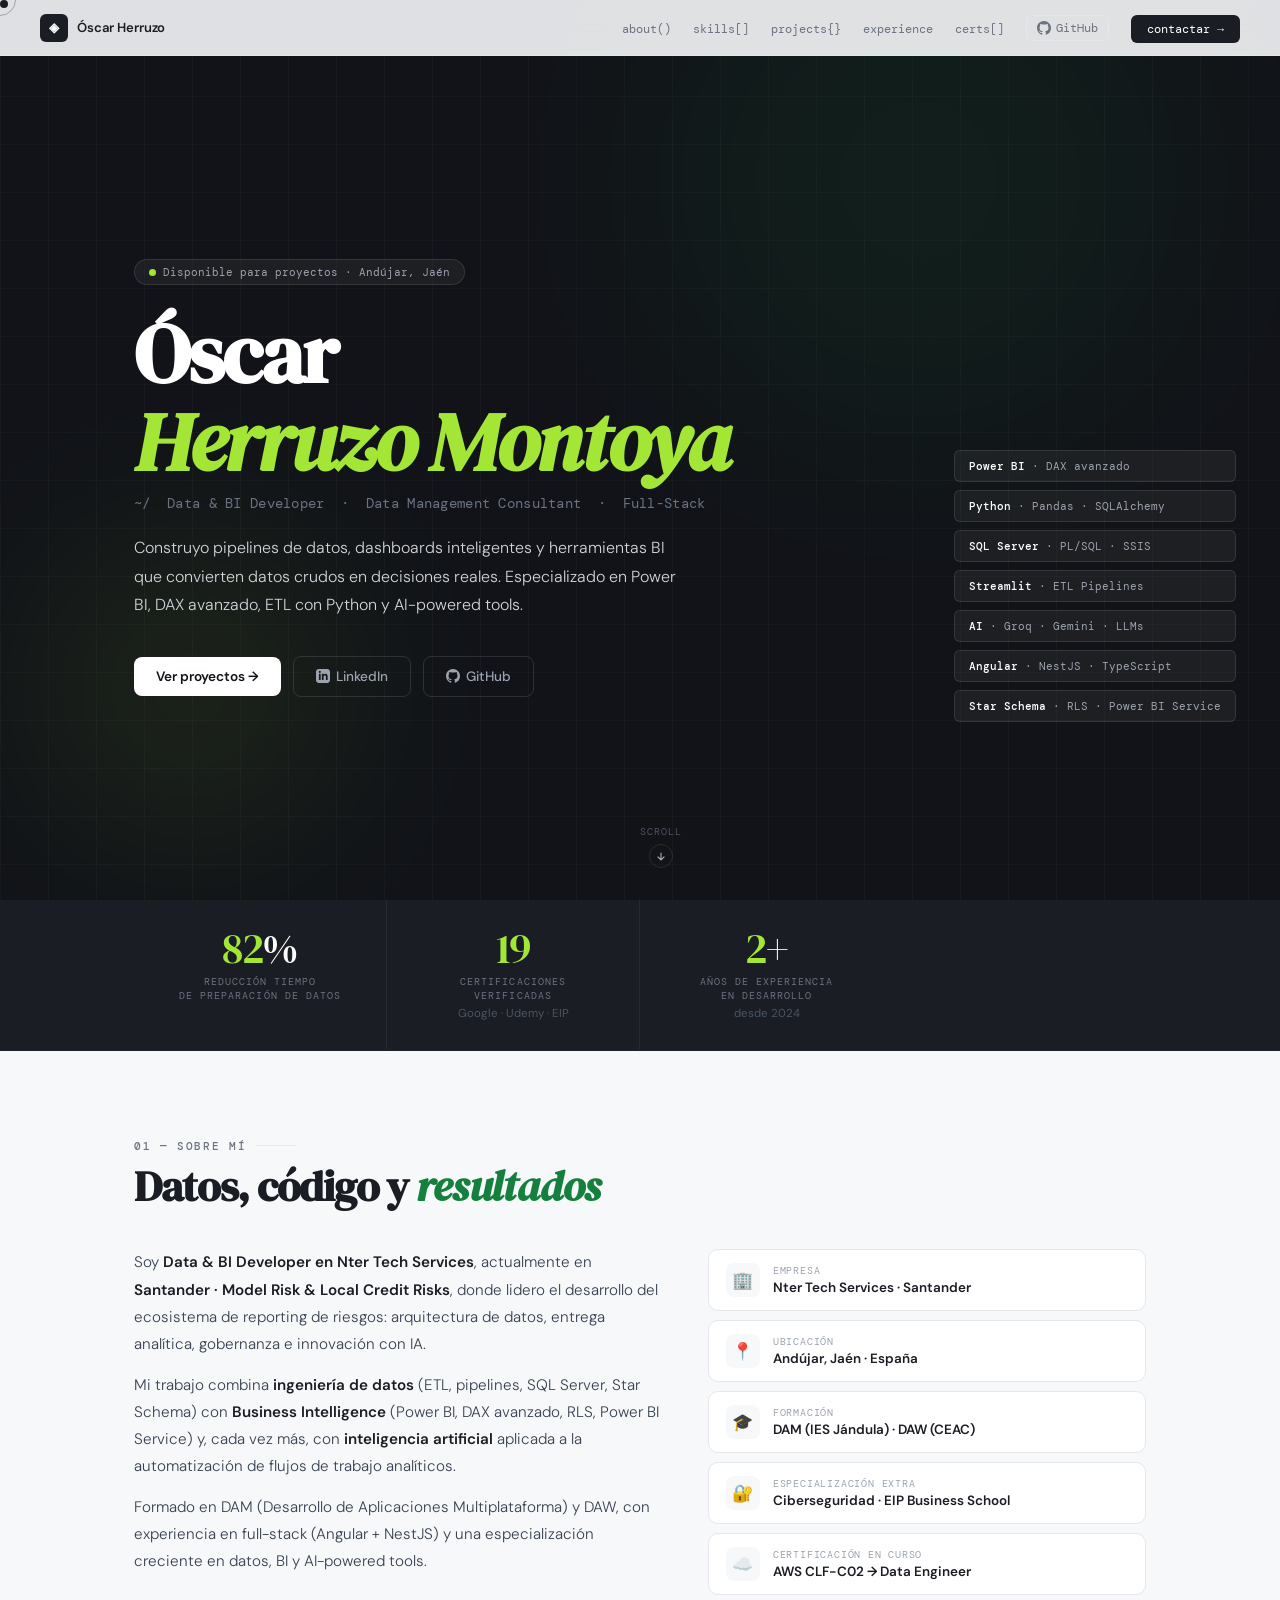
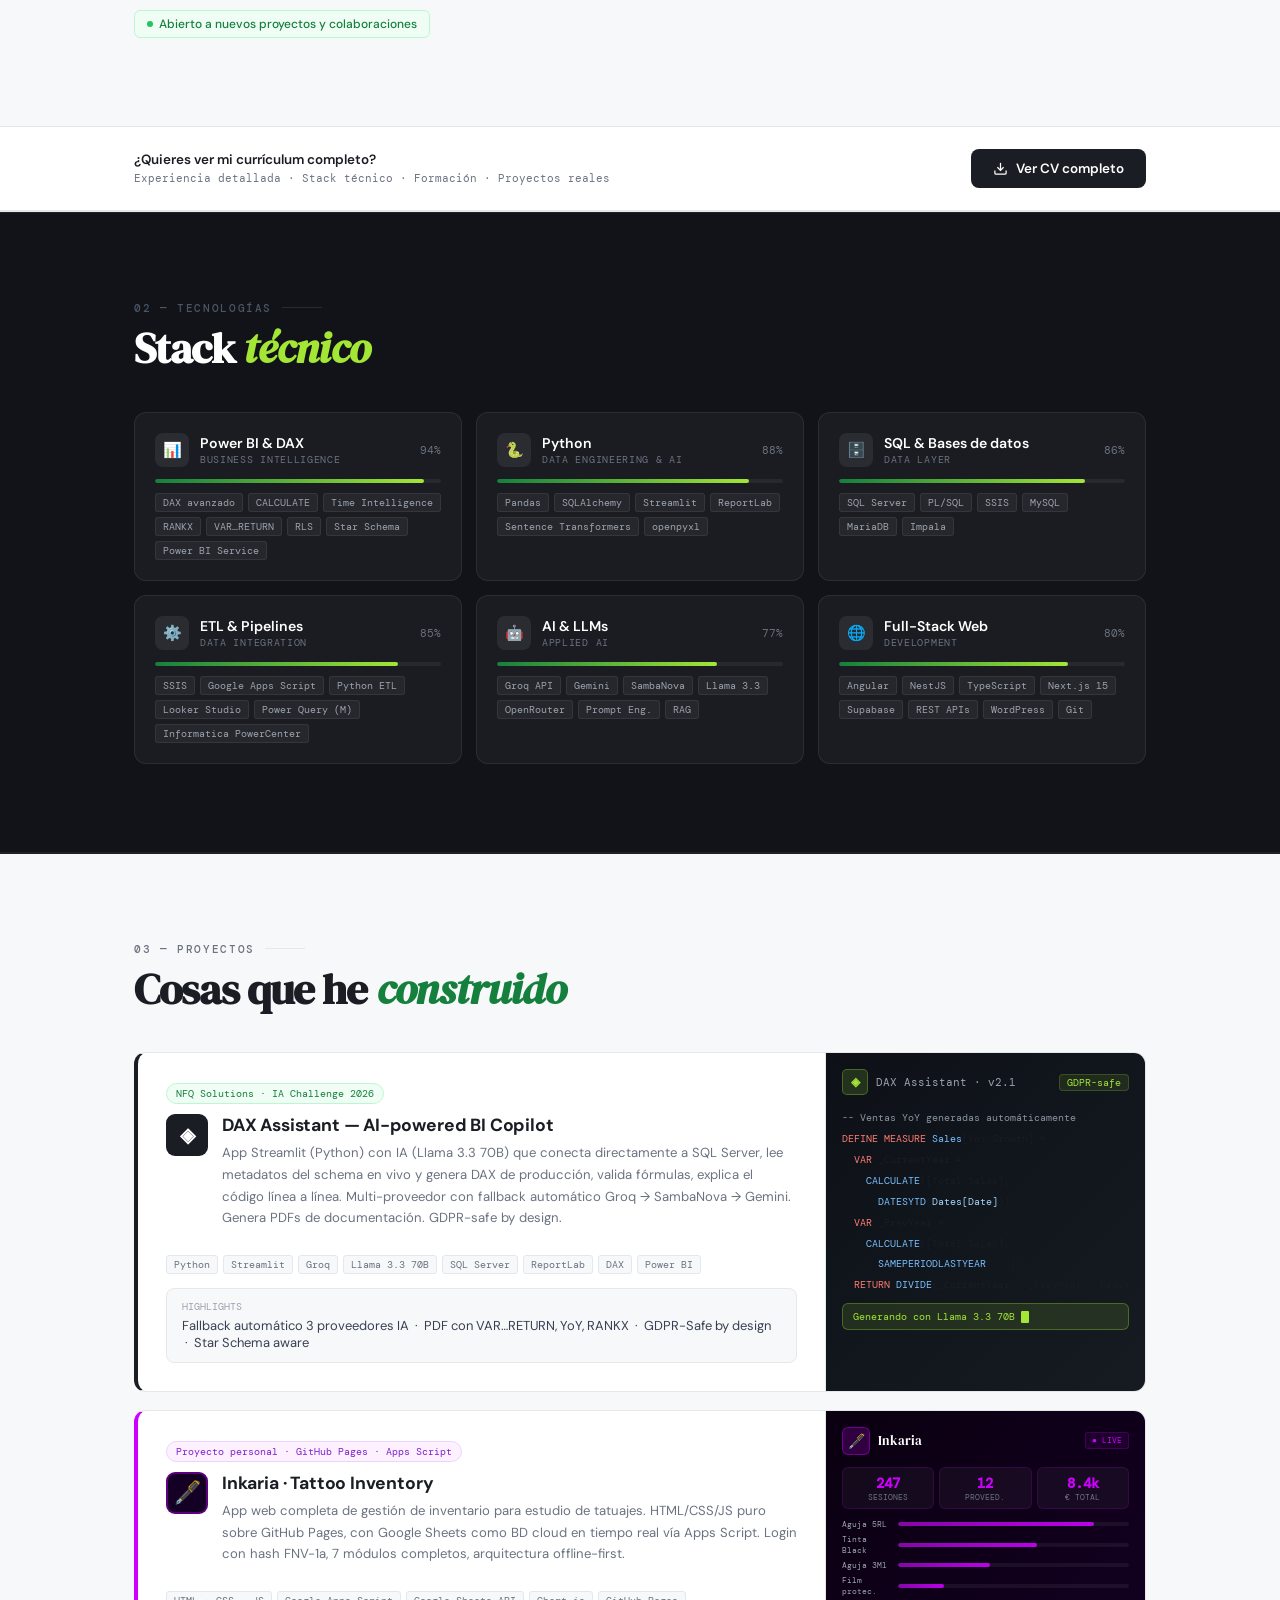
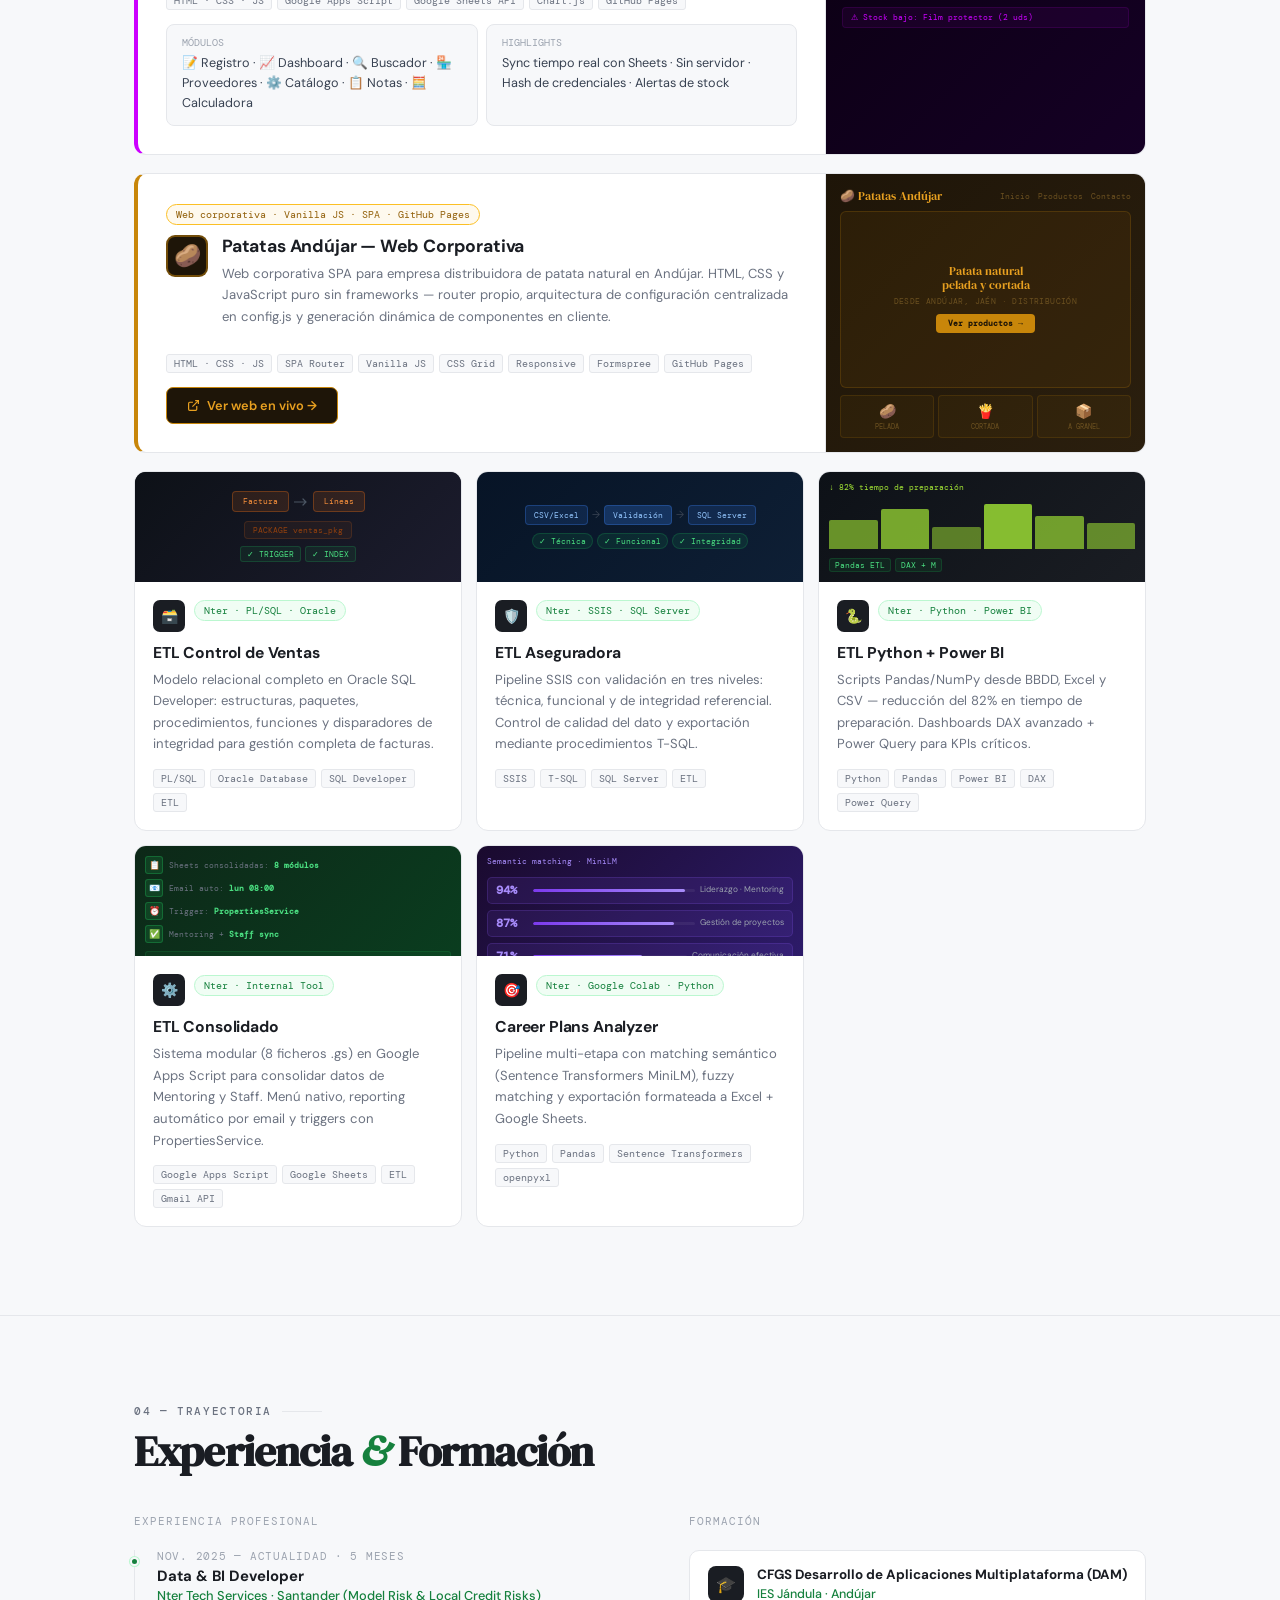
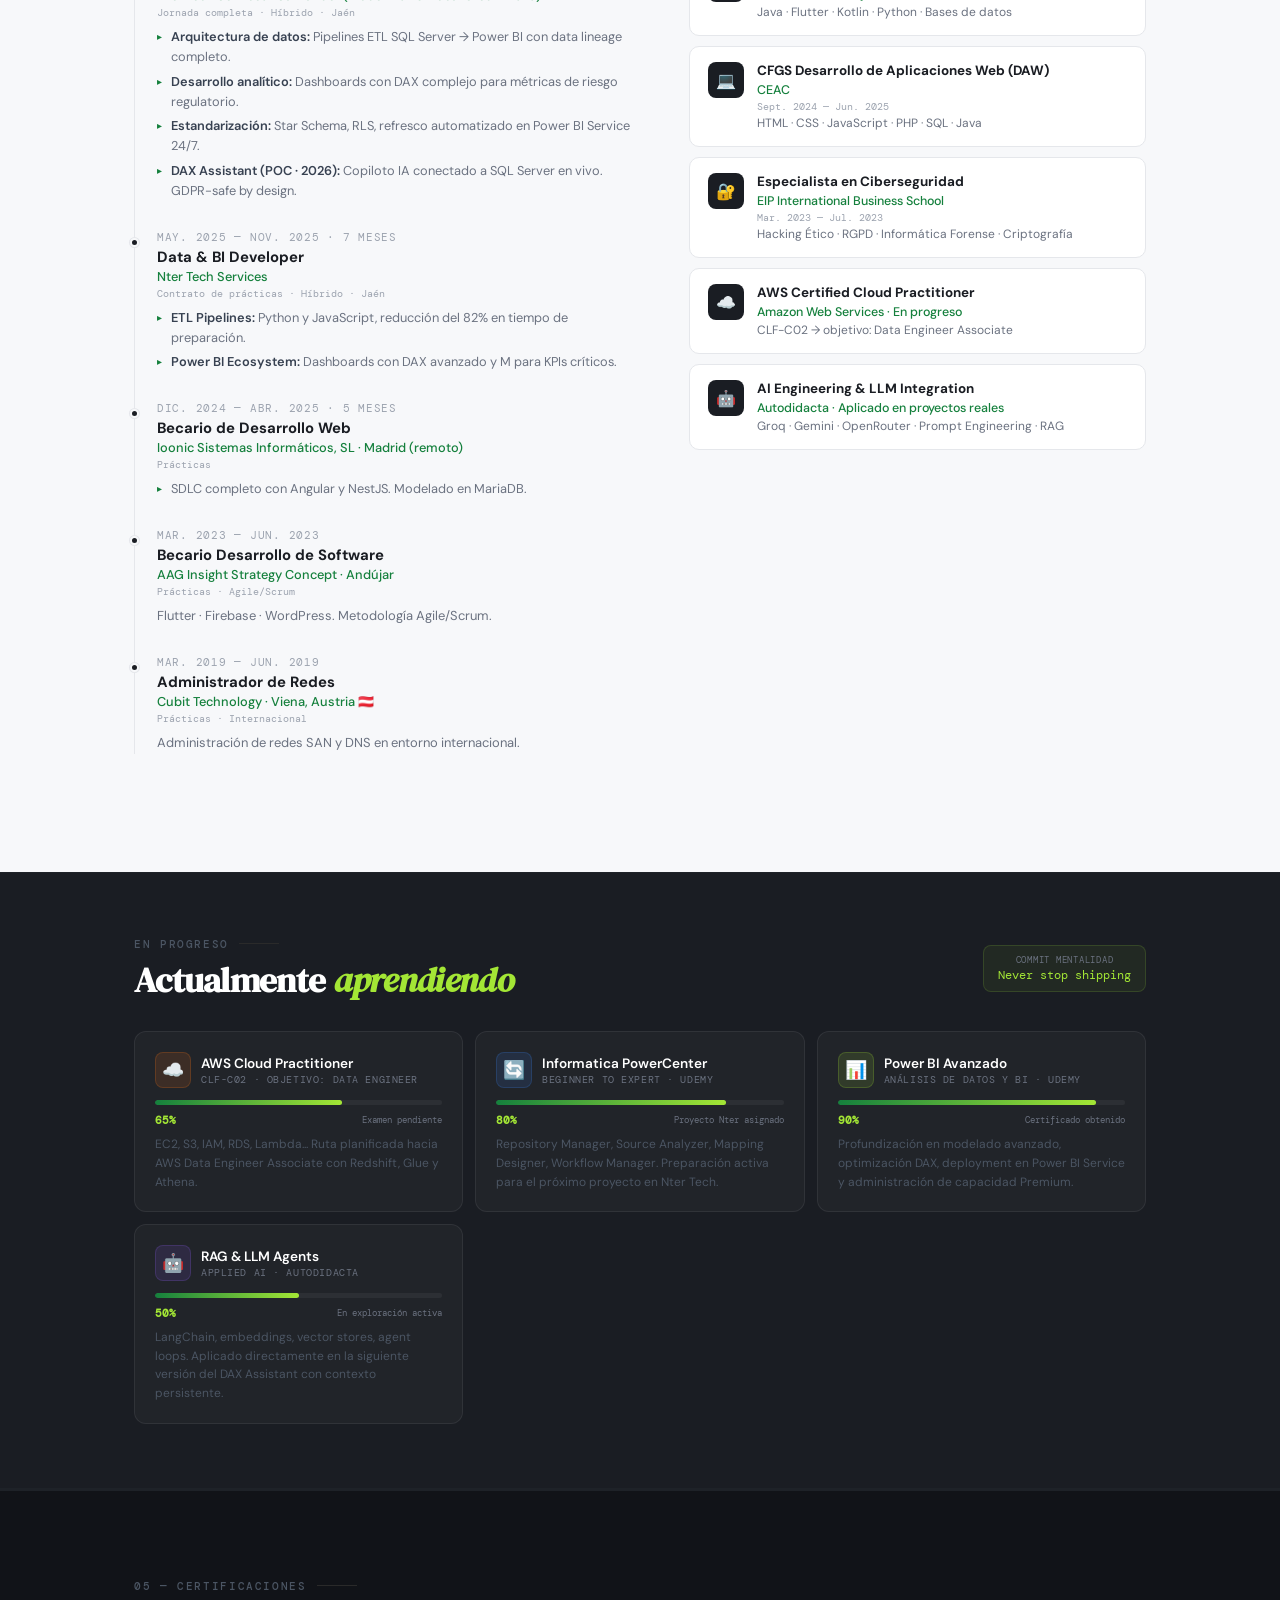
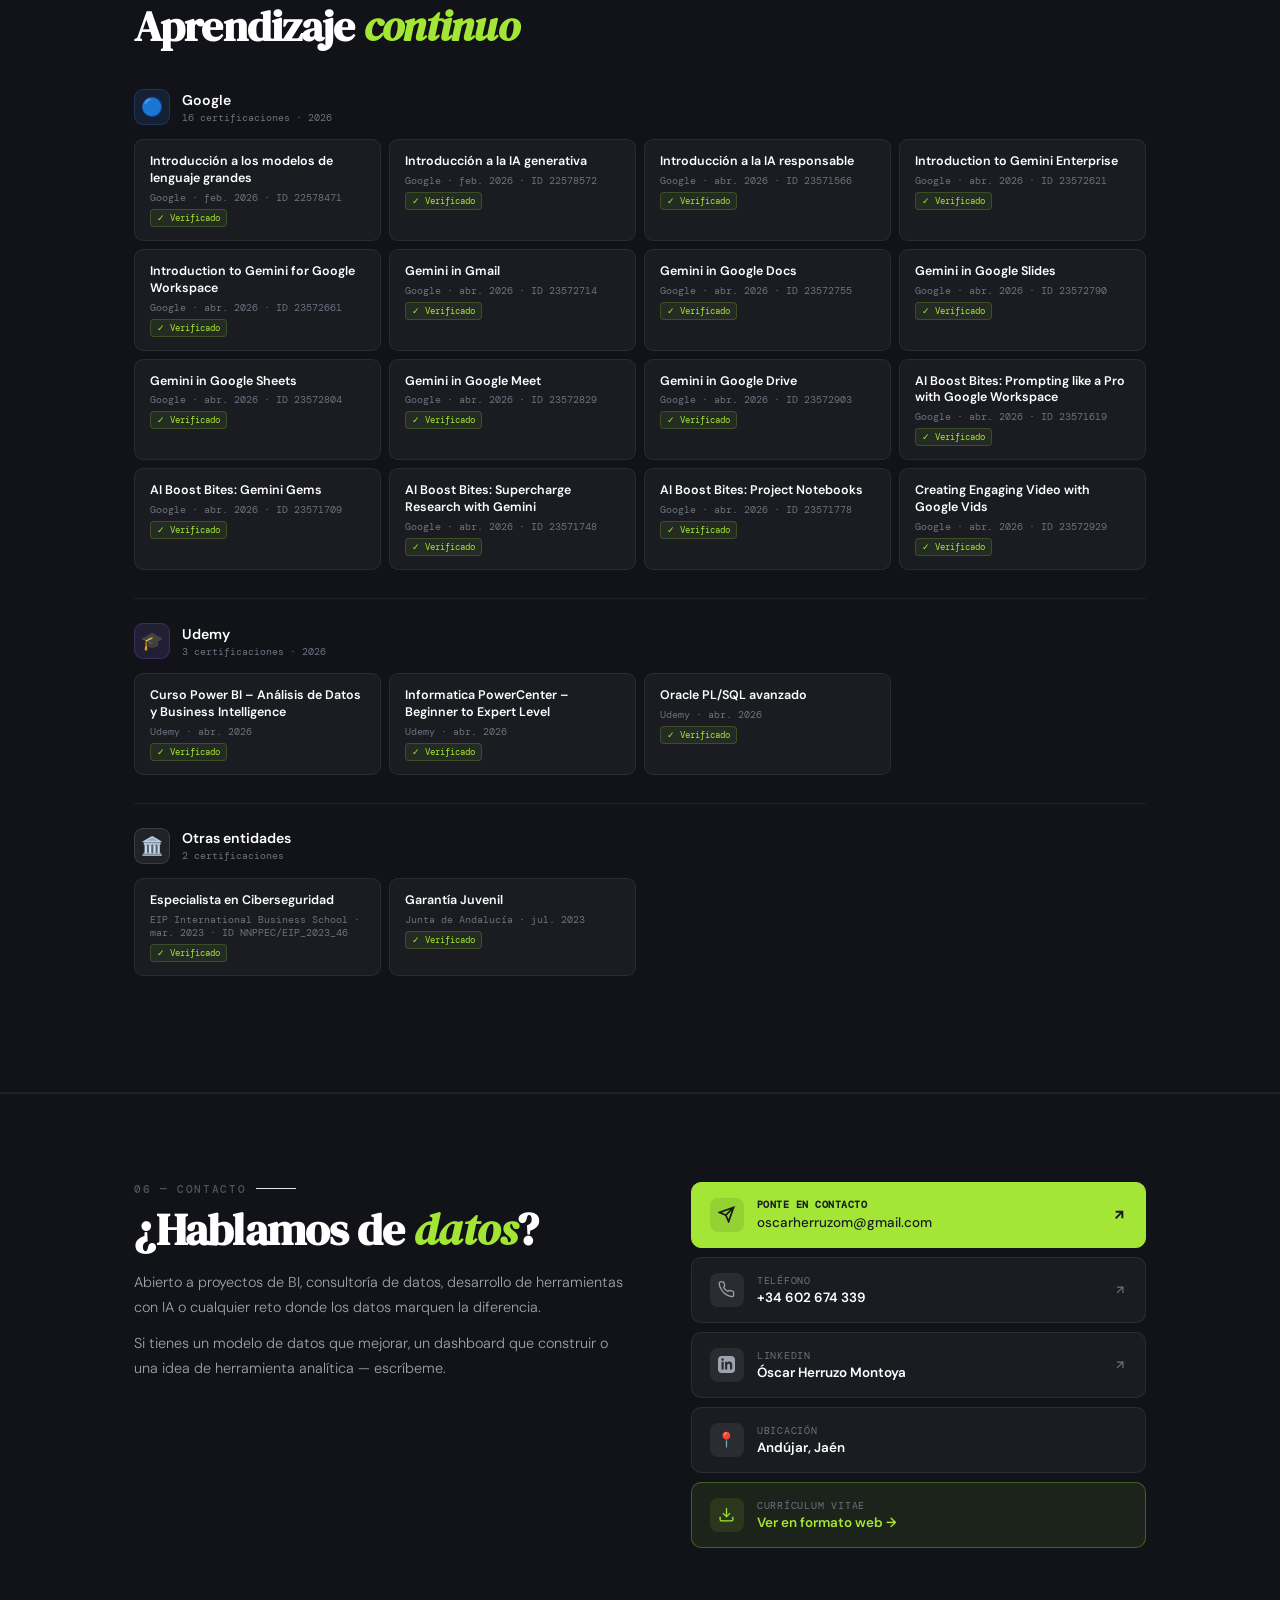
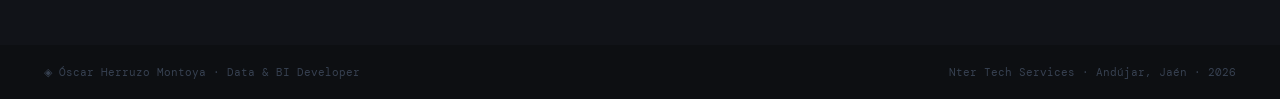
==== commit 76dfe500: "nuevos cambios" ====
--- a/cv.html
+++ b/cv.html
@@ -1142,11 +1142,6 @@
           <div><p class="c-lbl">LinkedIn</p><p class="c-val">Óscar Herruzo Montoya</p></div>
           <svg class="c-arrow" width="14" height="14" viewBox="0 0 24 24" fill="none" stroke="currentColor" stroke-width="2"><path d="M7 17L17 7M7 7h10v10"/></svg>
         </a>
-        <a href="https://github.com/oscarherruzo" target="_blank" class="c-link">
-          <div class="c-ico"><svg width="17" height="17" viewBox="0 0 24 24" fill="#9CA3AF"><path d="M12 0C5.37 0 0 5.37 0 12c0 5.31 3.435 9.795 8.205 11.385.6.105.825-.255.825-.57 0-.285-.015-1.23-.015-2.235-3.015.555-3.795-.735-4.035-1.41-.135-.345-.72-1.41-1.23-1.695-.42-.225-1.02-.78-.015-.795.945-.015 1.62.87 1.845 1.23 1.08 1.815 2.805 1.305 3.495.99.105-.78.42-1.305.765-1.605-2.67-.3-5.46-1.335-5.46-5.925 0-1.305.465-2.385 1.23-3.225-.12-.3-.54-1.53.12-3.18 0 0 1.005-.315 3.3 1.23.96-.27 1.98-.405 3-.405s2.04.135 3 .405c2.295-1.56 3.3-1.23 3.3-1.23.66 1.65.24 2.88.12 3.18.765.84 1.23 1.905 1.23 3.225 0 4.605-2.805 5.625-5.475 5.925.435.375.81 1.095.81 2.22 0 1.605-.015 2.895-.015 3.3 0 .315.225.69.825.57A12.02 12.02 0 0 0 24 12c0-6.63-5.37-12-12-12z"/></svg></div>
-          <div><p class="c-lbl">GitHub</p><p class="c-val">github.com/oscarherruzo</p></div>
-          <svg class="c-arrow" width="14" height="14" viewBox="0 0 24 24" fill="none" stroke="currentColor" stroke-width="2"><path d="M7 17L17 7M7 7h10v10"/></svg>
-        </a>
         <div class="c-link" style="cursor:default;">
           <div class="c-ico">📍</div>
           <div><p class="c-lbl">Ubicación</p><p class="c-val">Andújar, Jaén</p></div>
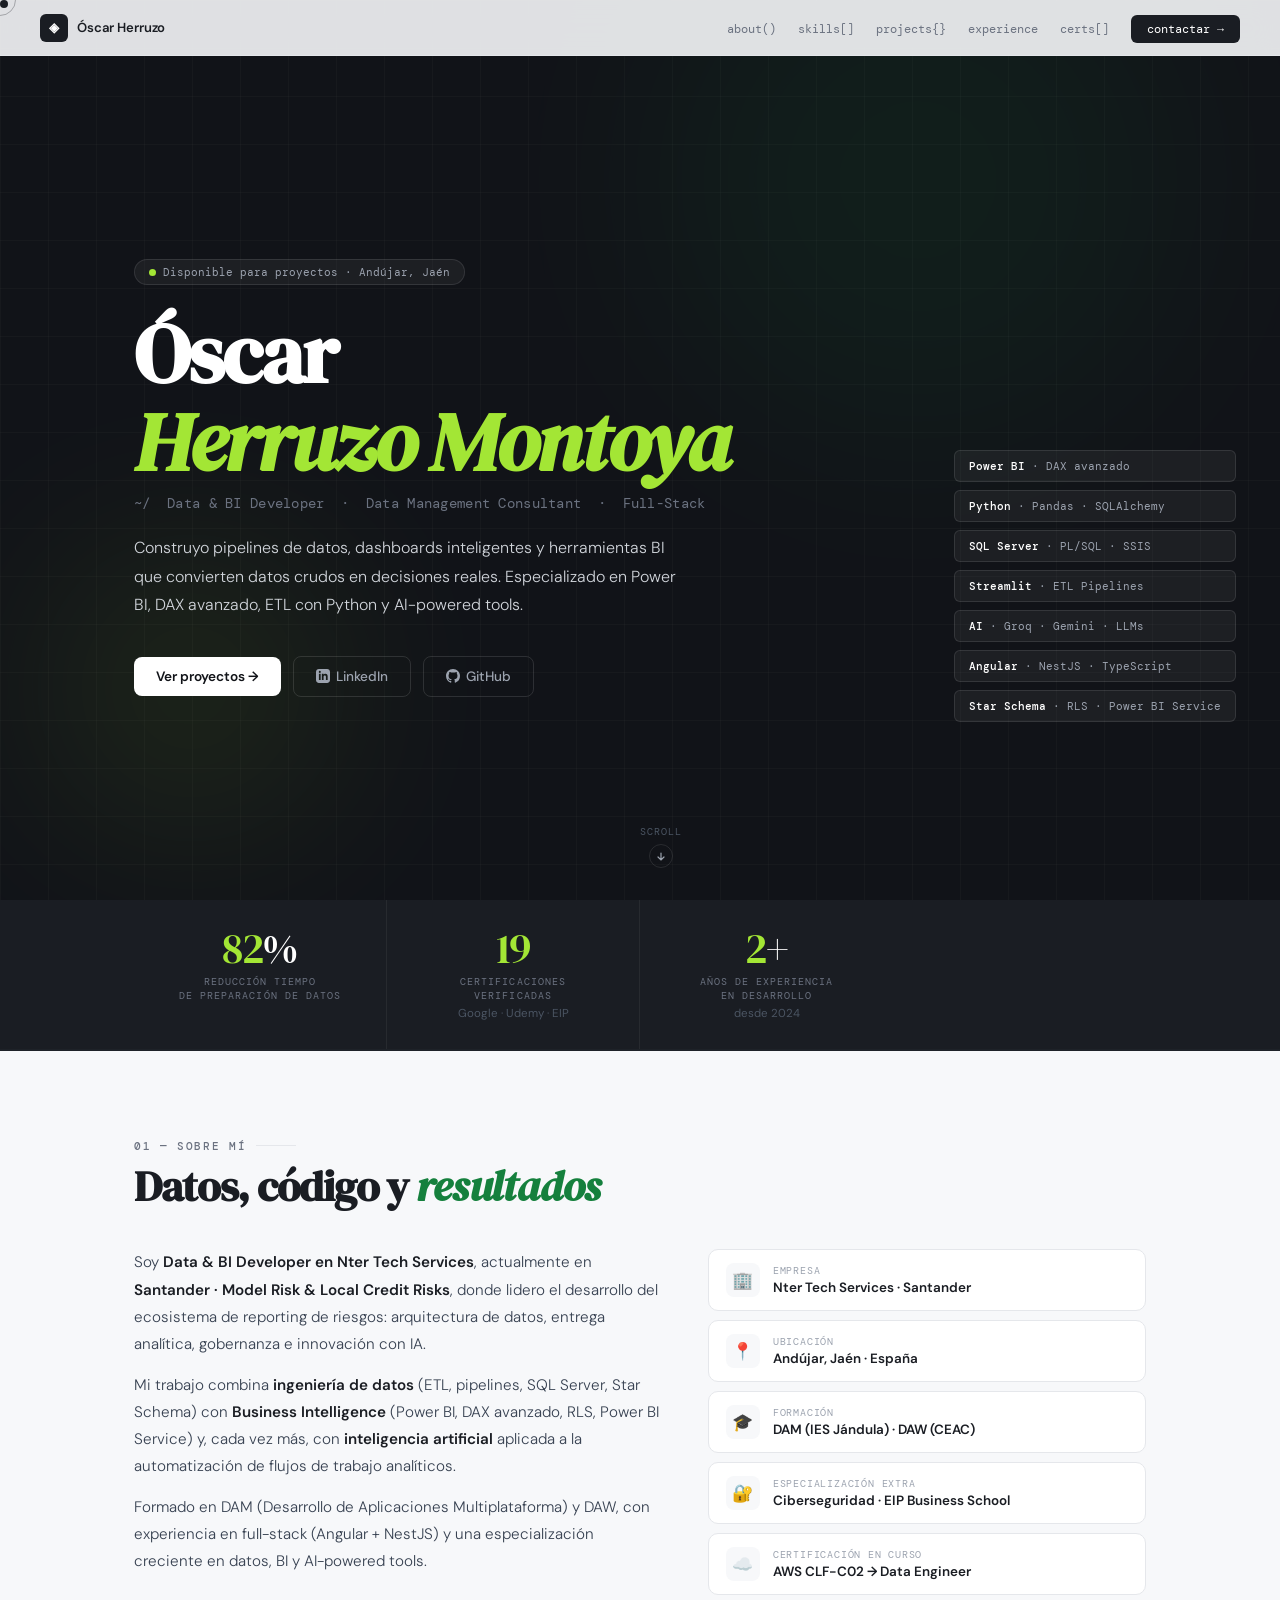
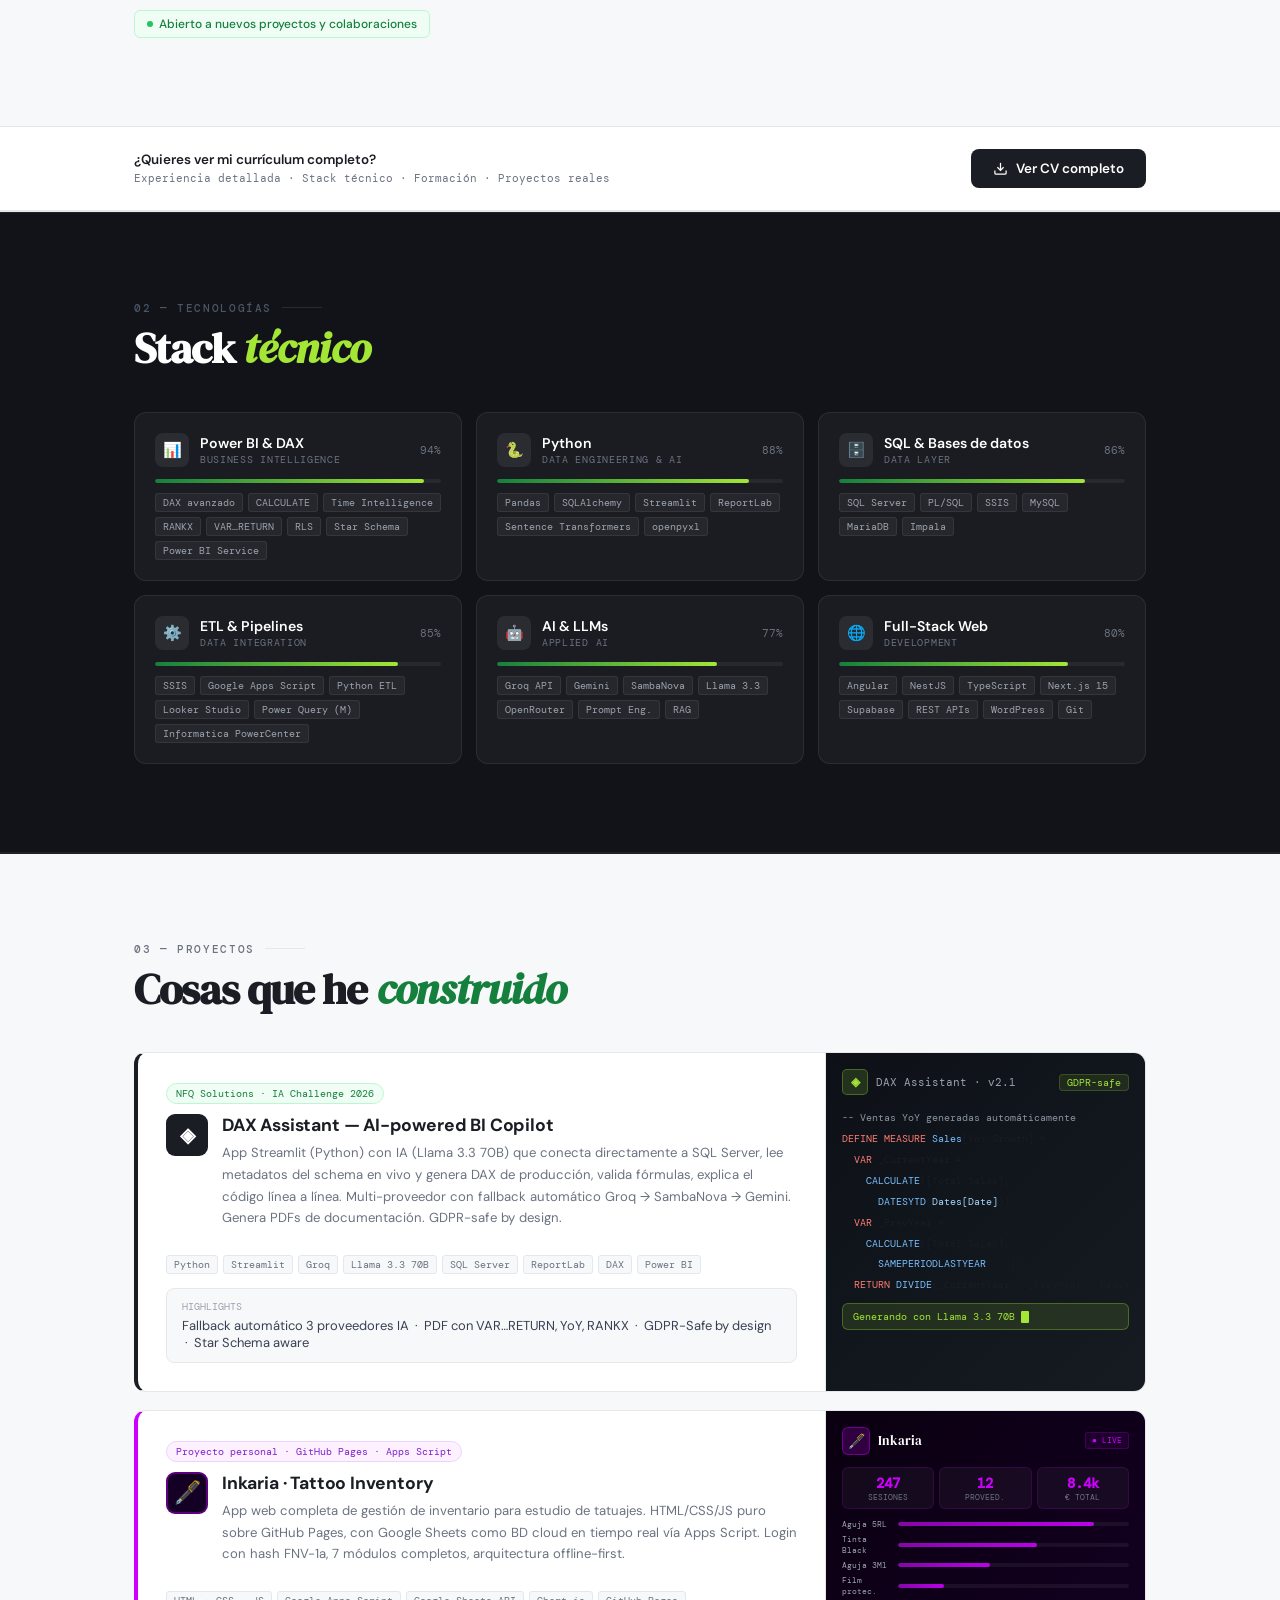
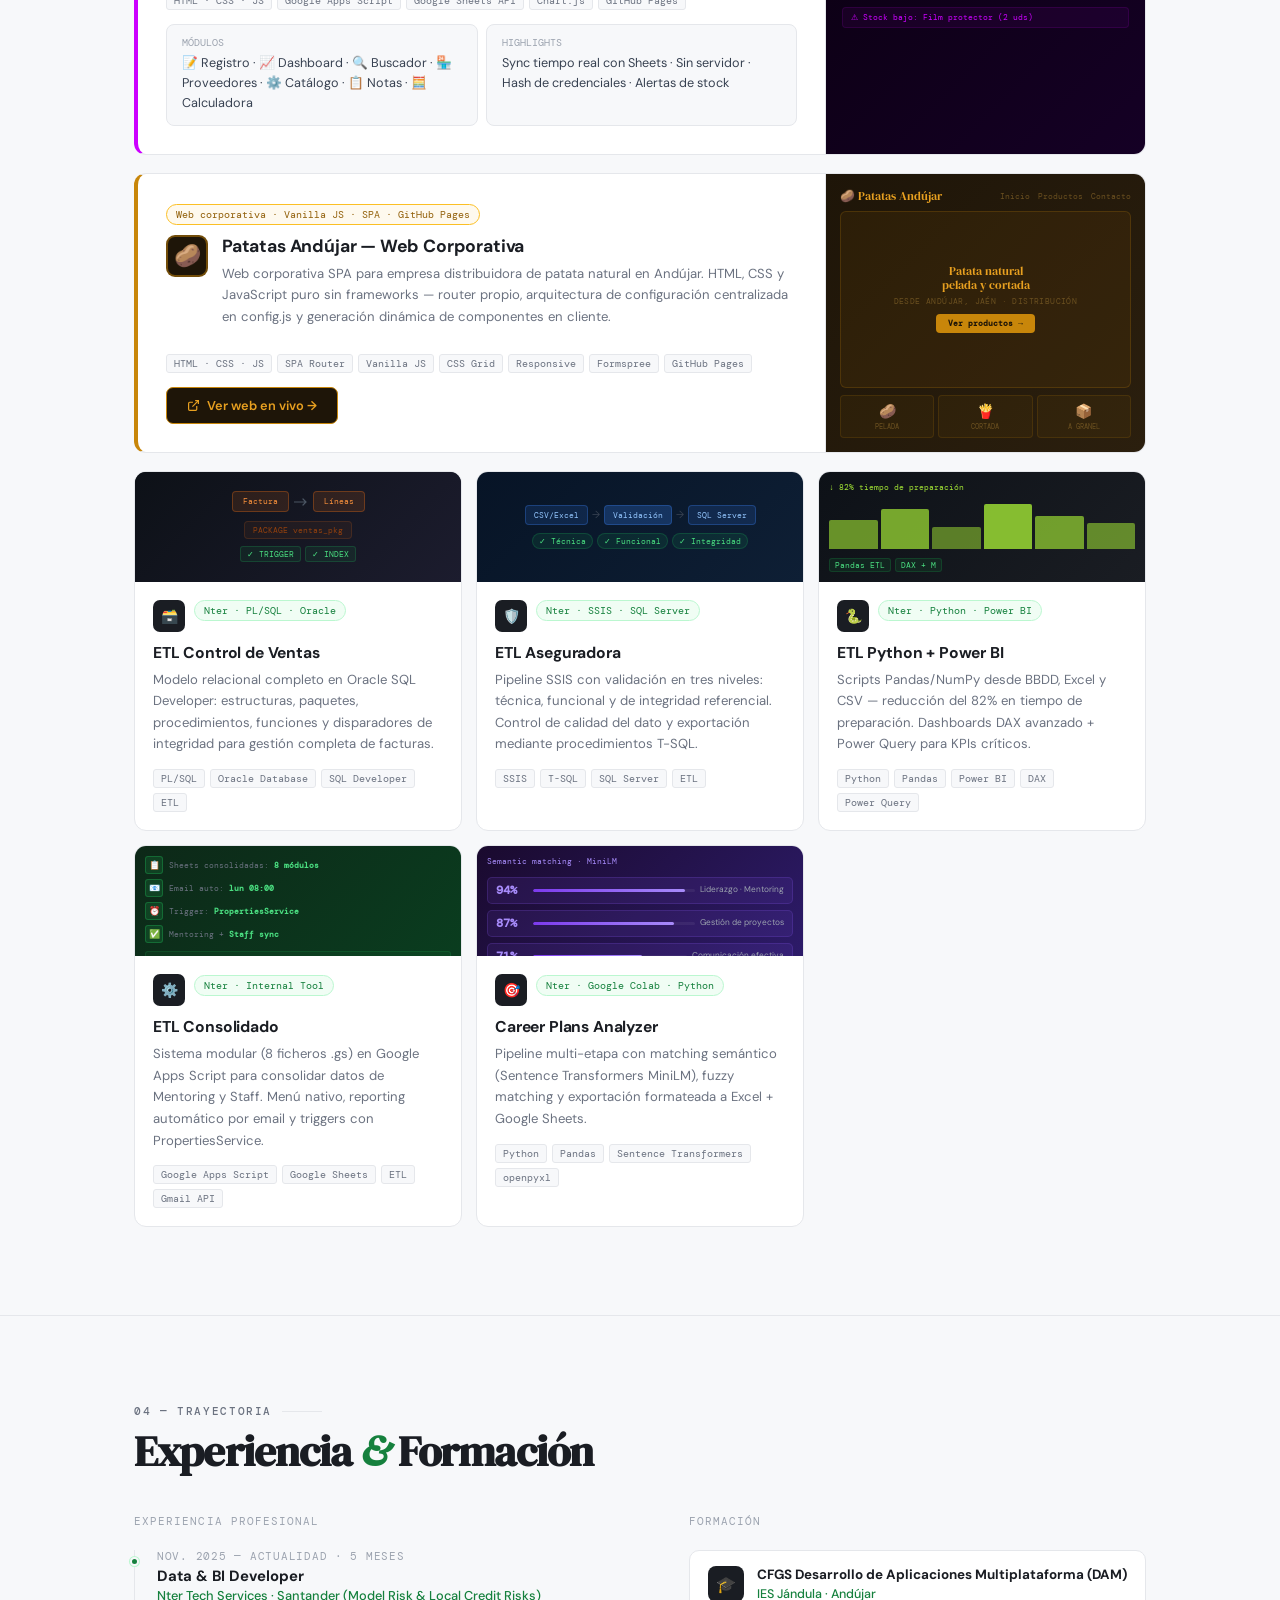
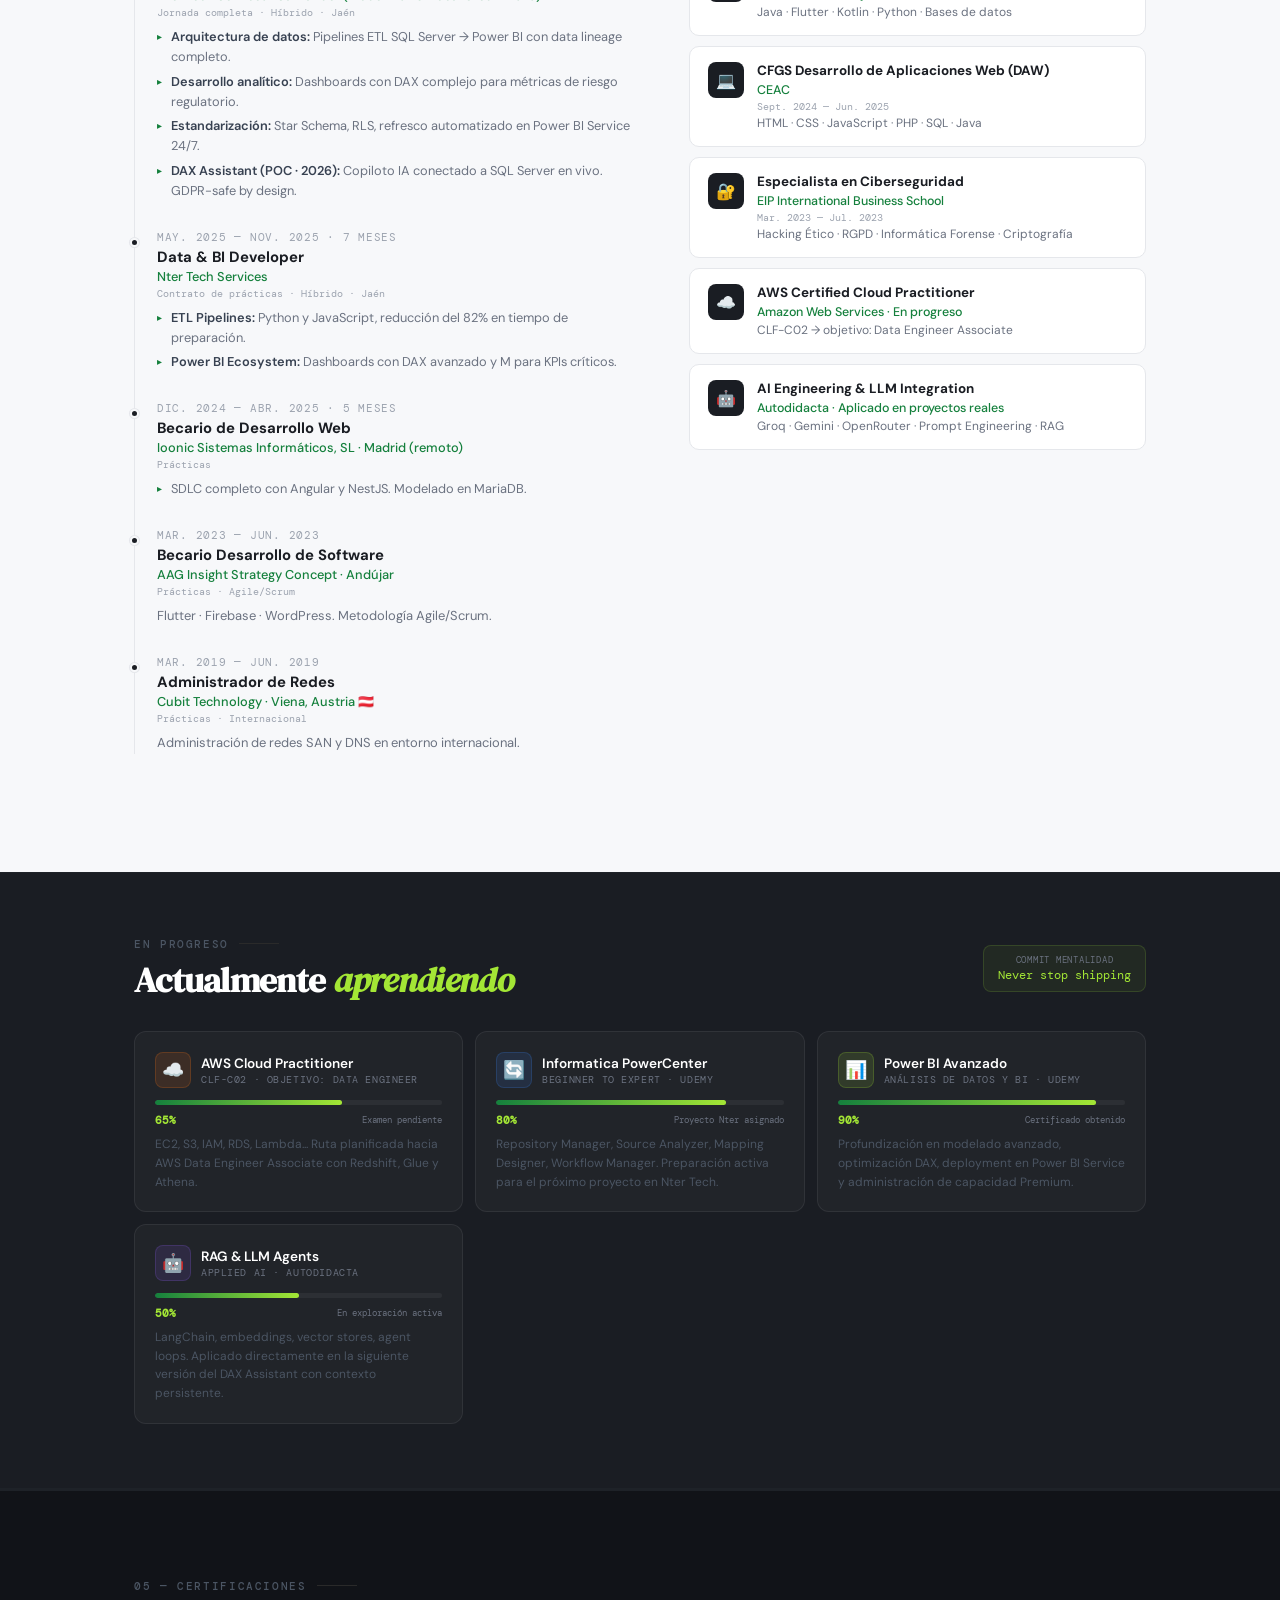
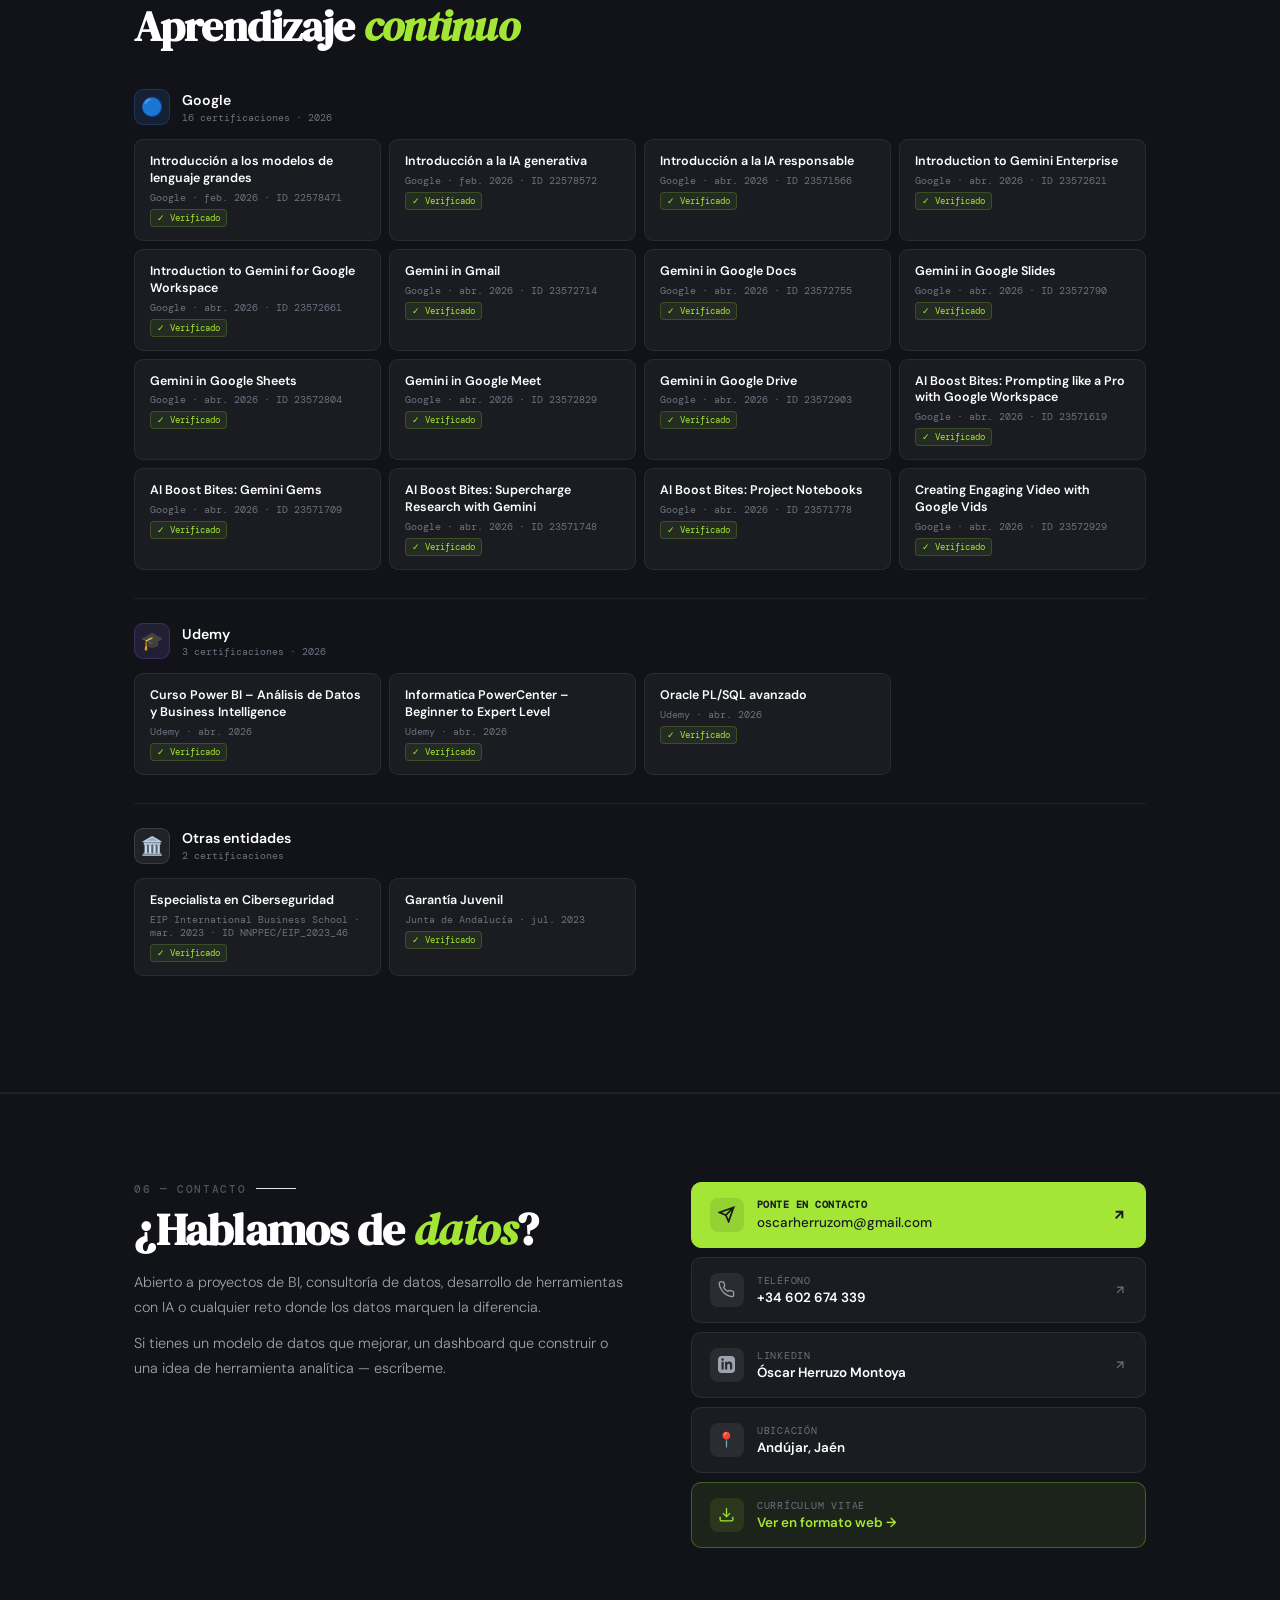
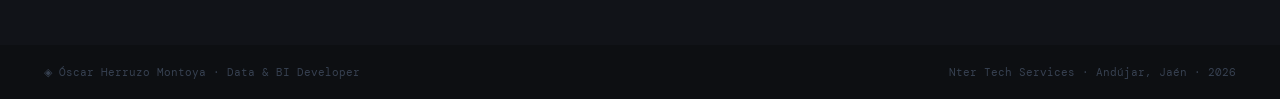
==== commit 15e8504d: "nuevos cambios" ====
--- a/cv.html
+++ b/cv.html
@@ -444,12 +444,7 @@
     <li><a href="#proyectos">projects{}</a></li>
     <li><a href="#experiencia">experience</a></li>
     <li><a href="#certificaciones">certs[]</a></li>
-    <li>
-      <a href="https://github.com/oscarherruzo" target="_blank" class="nav-gh">
-        <svg width="14" height="14" viewBox="0 0 24 24" fill="currentColor"><path d="M12 0C5.37 0 0 5.37 0 12c0 5.31 3.435 9.795 8.205 11.385.6.105.825-.255.825-.57 0-.285-.015-1.23-.015-2.235-3.015.555-3.795-.735-4.035-1.41-.135-.345-.72-1.41-1.23-1.695-.42-.225-1.02-.78-.015-.795.945-.015 1.62.87 1.845 1.23 1.08 1.815 2.805 1.305 3.495.99.105-.78.42-1.305.765-1.605-2.67-.3-5.46-1.335-5.46-5.925 0-1.305.465-2.385 1.23-3.225-.12-.3-.54-1.53.12-3.18 0 0 1.005-.315 3.3 1.23.96-.27 1.98-.405 3-.405s2.04.135 3 .405c2.295-1.56 3.3-1.23 3.3-1.23.66 1.65.24 2.88.12 3.18.765.84 1.23 1.905 1.23 3.225 0 4.605-2.805 5.625-5.475 5.925.435.375.81 1.095.81 2.22 0 1.605-.015 2.895-.015 3.3 0 .315.225.69.825.57A12.02 12.02 0 0 0 24 12c0-6.63-5.37-12-12-12z"/></svg>
-        GitHub
-      </a>
-    </li>
+
     <li><a href="#contacto" class="nav-cta">contactar →</a></li>
   </ul>
   <button class="nav-burger" id="navBurger" aria-label="Menú">
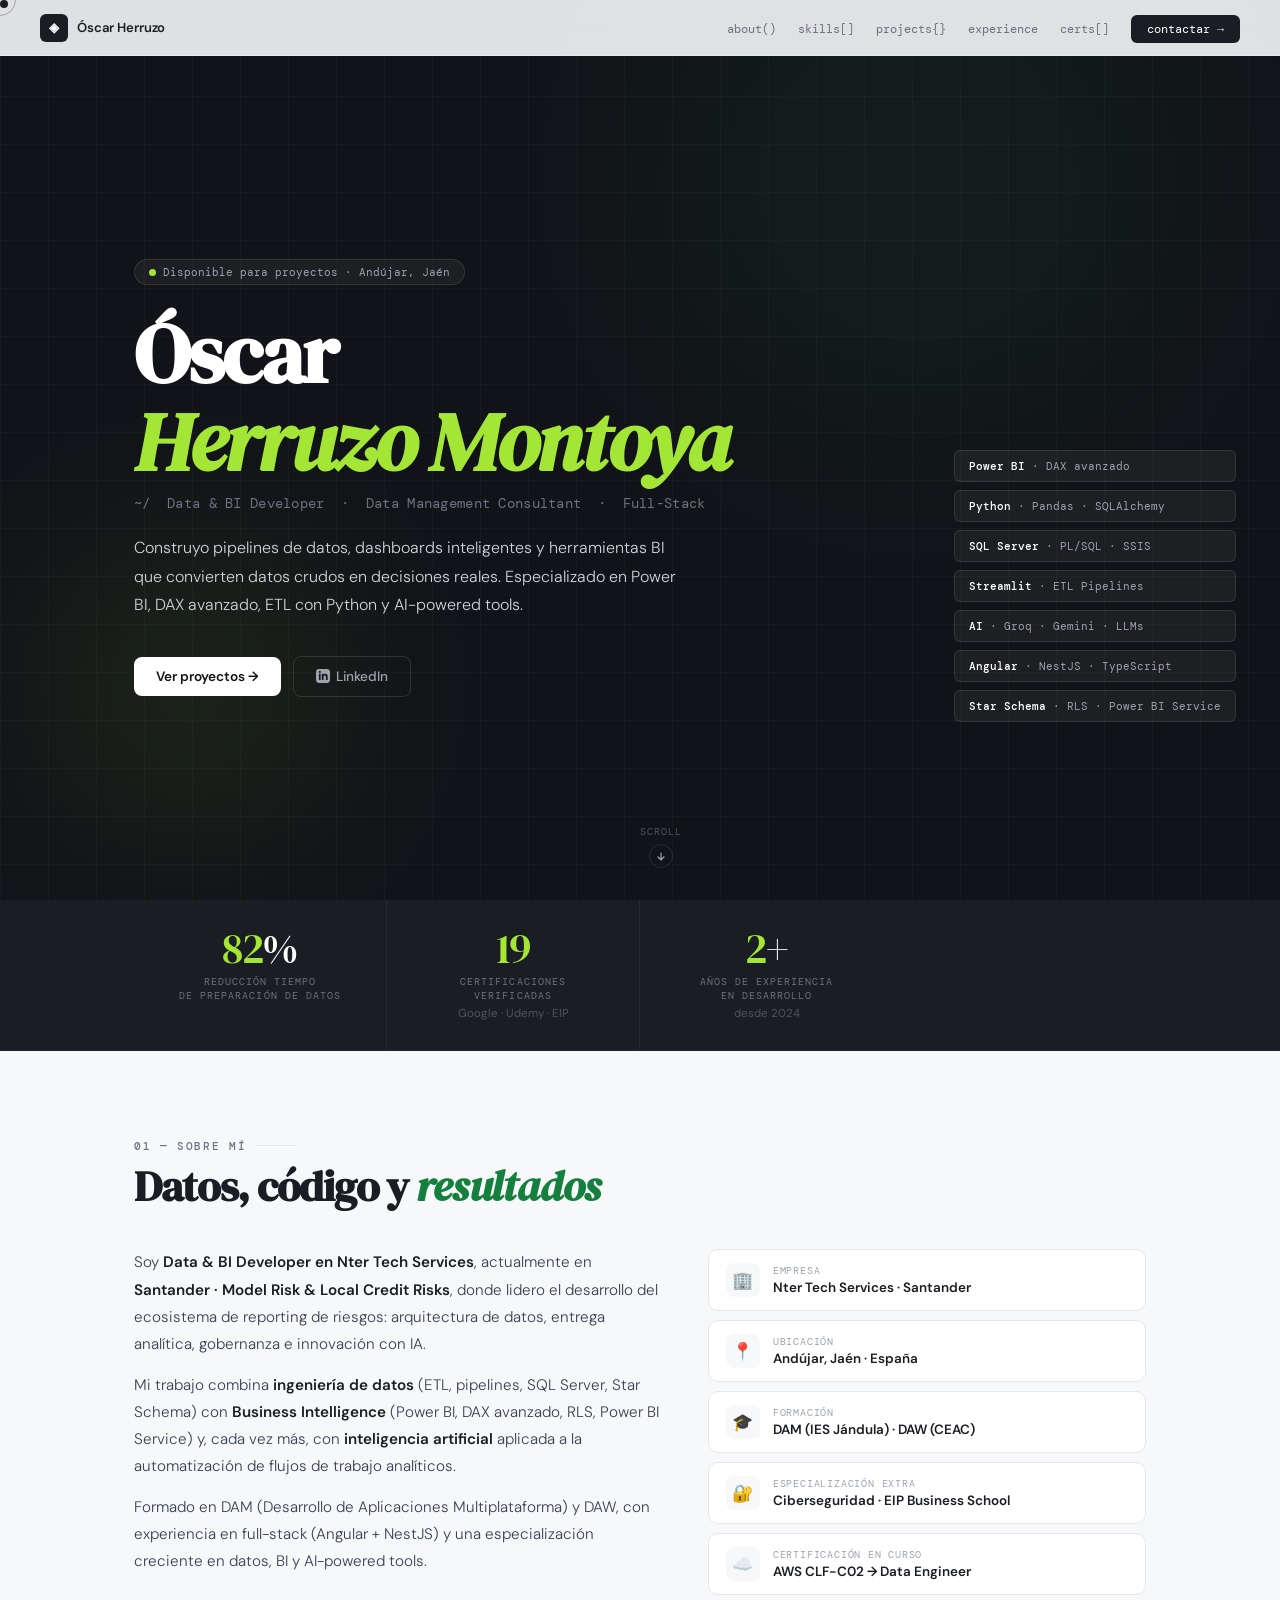
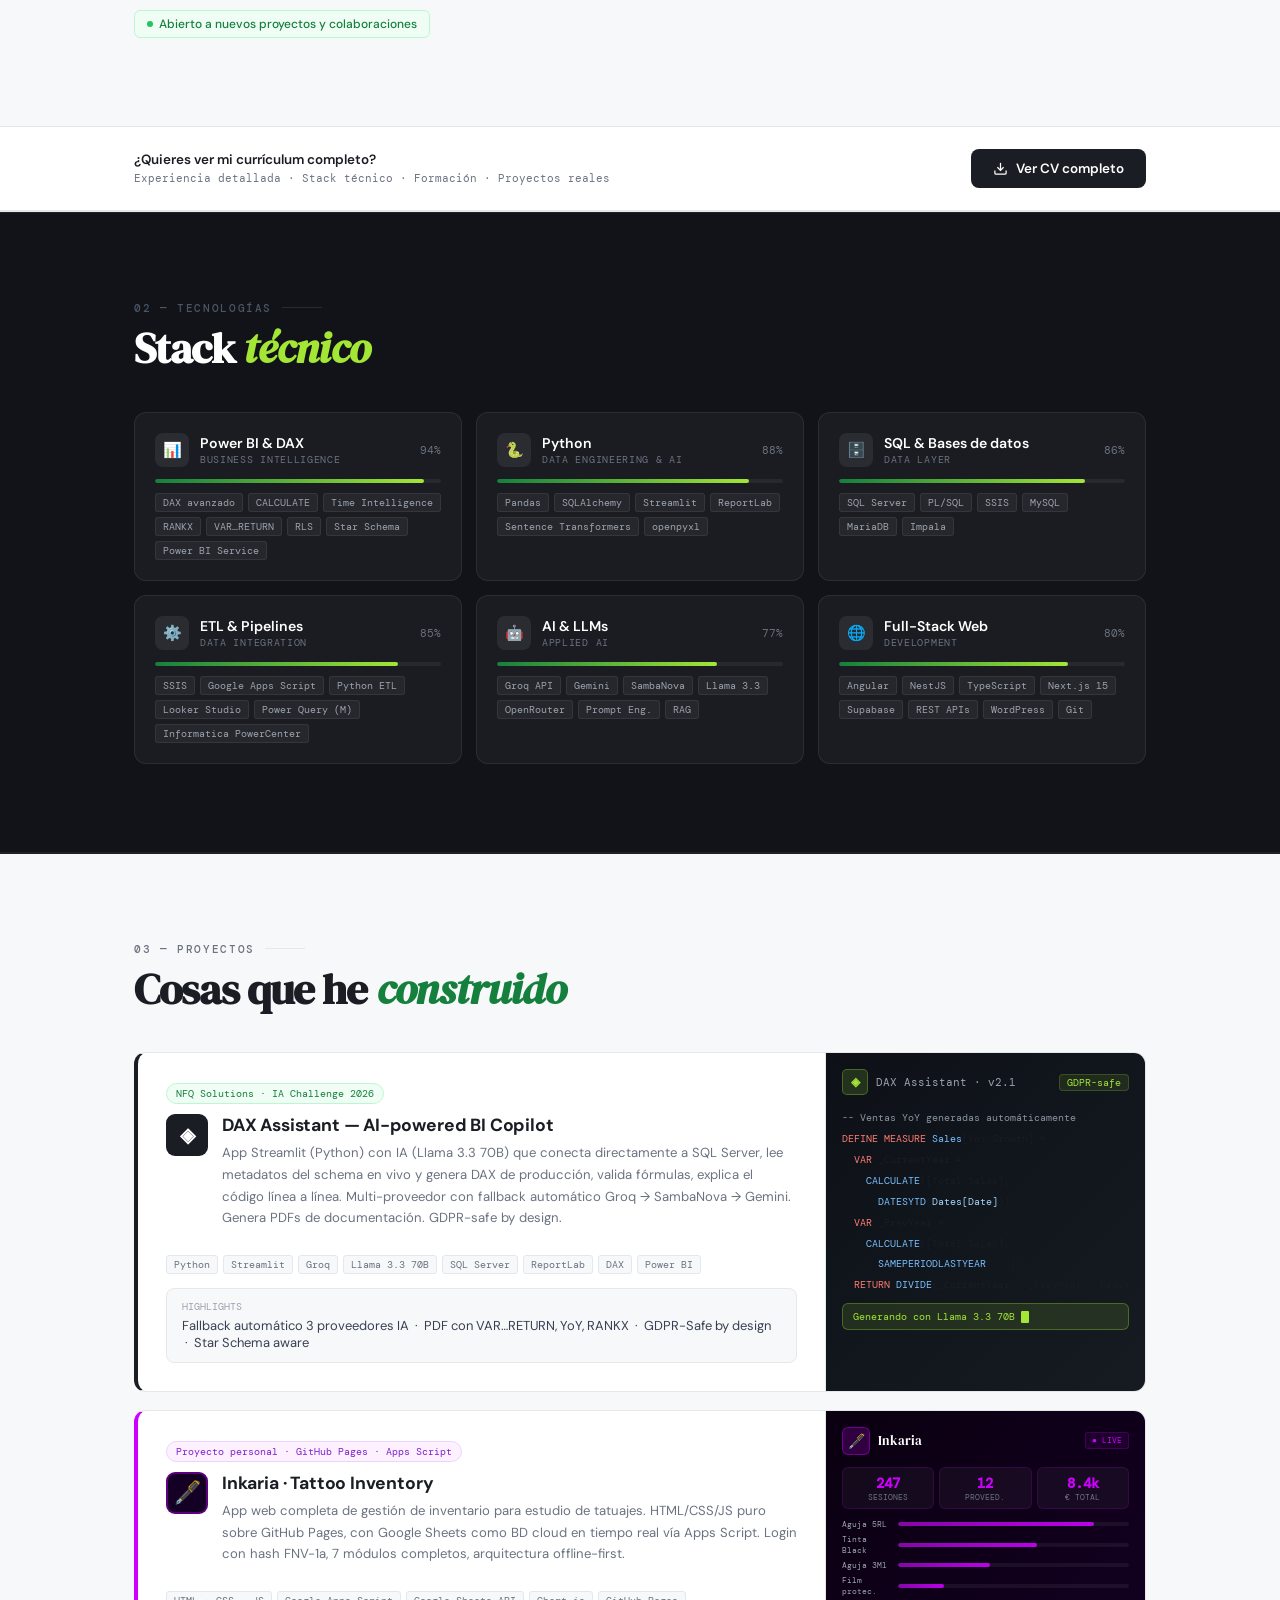
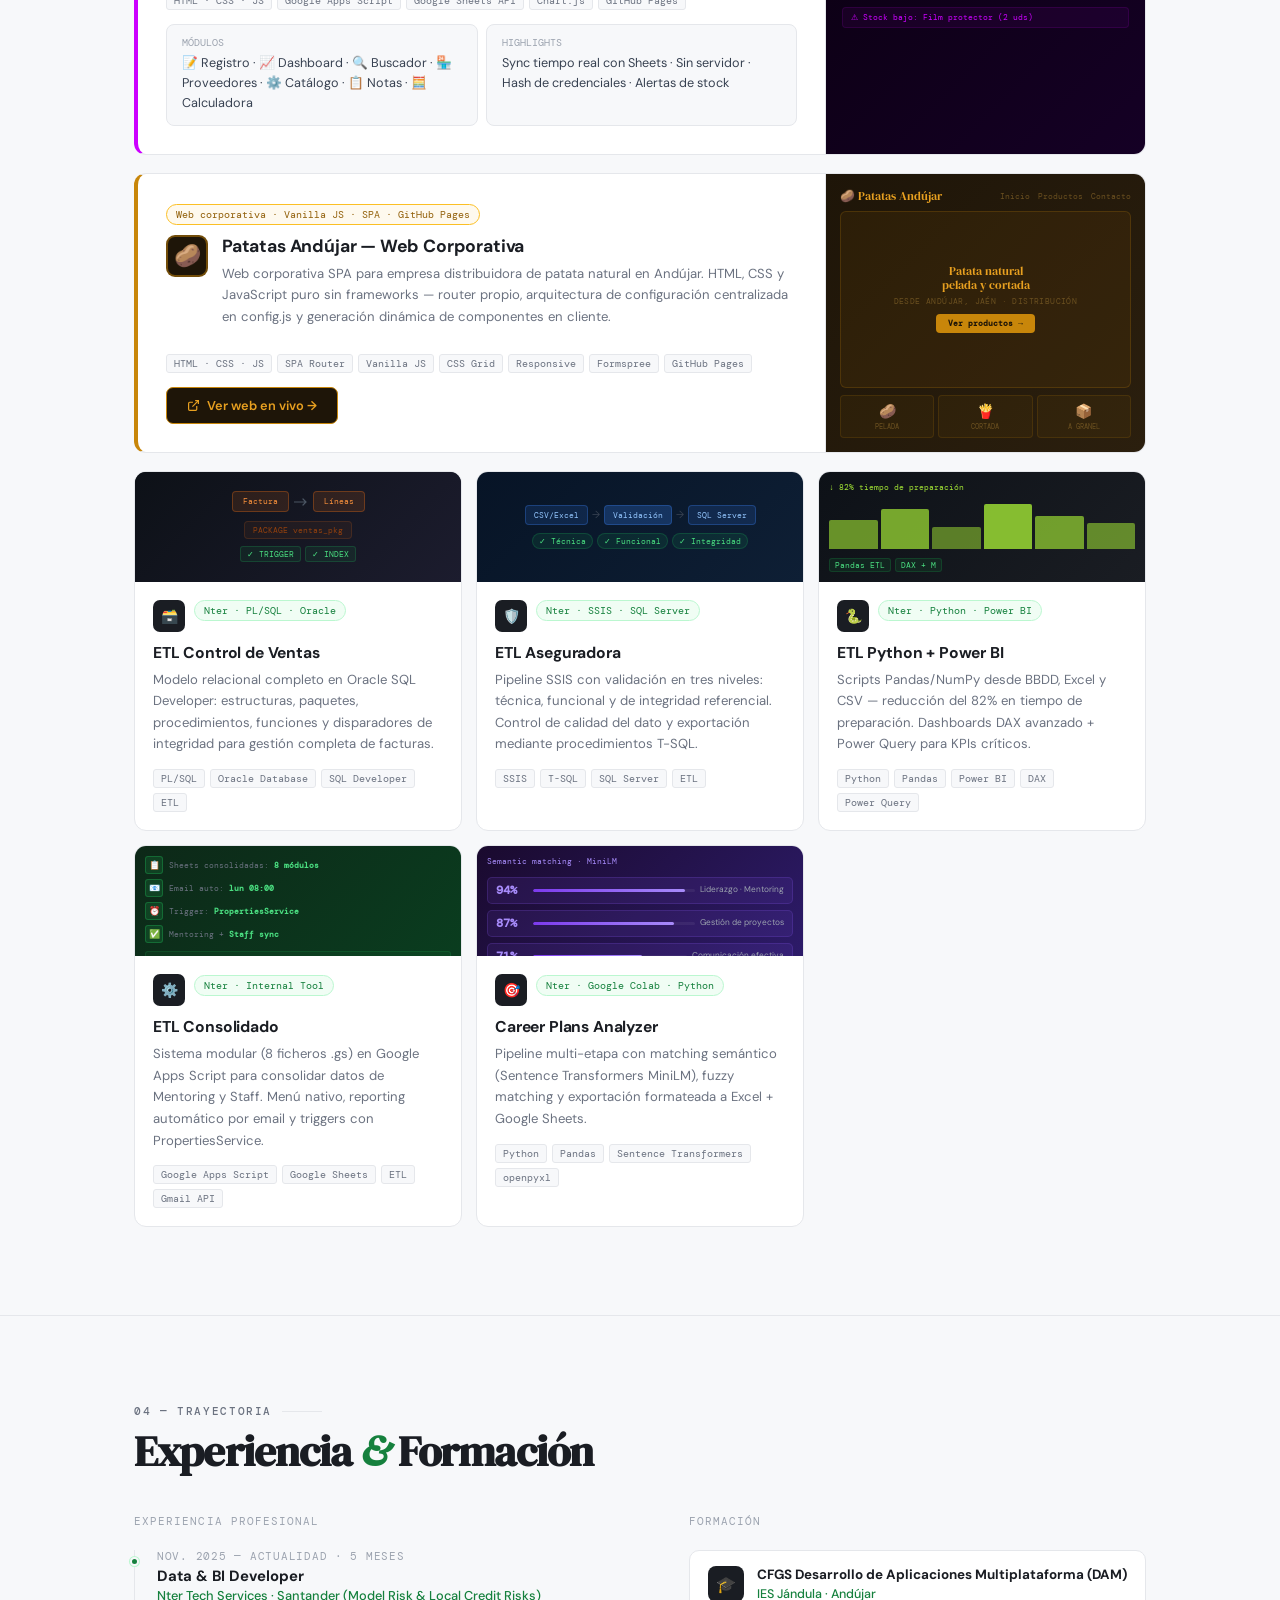
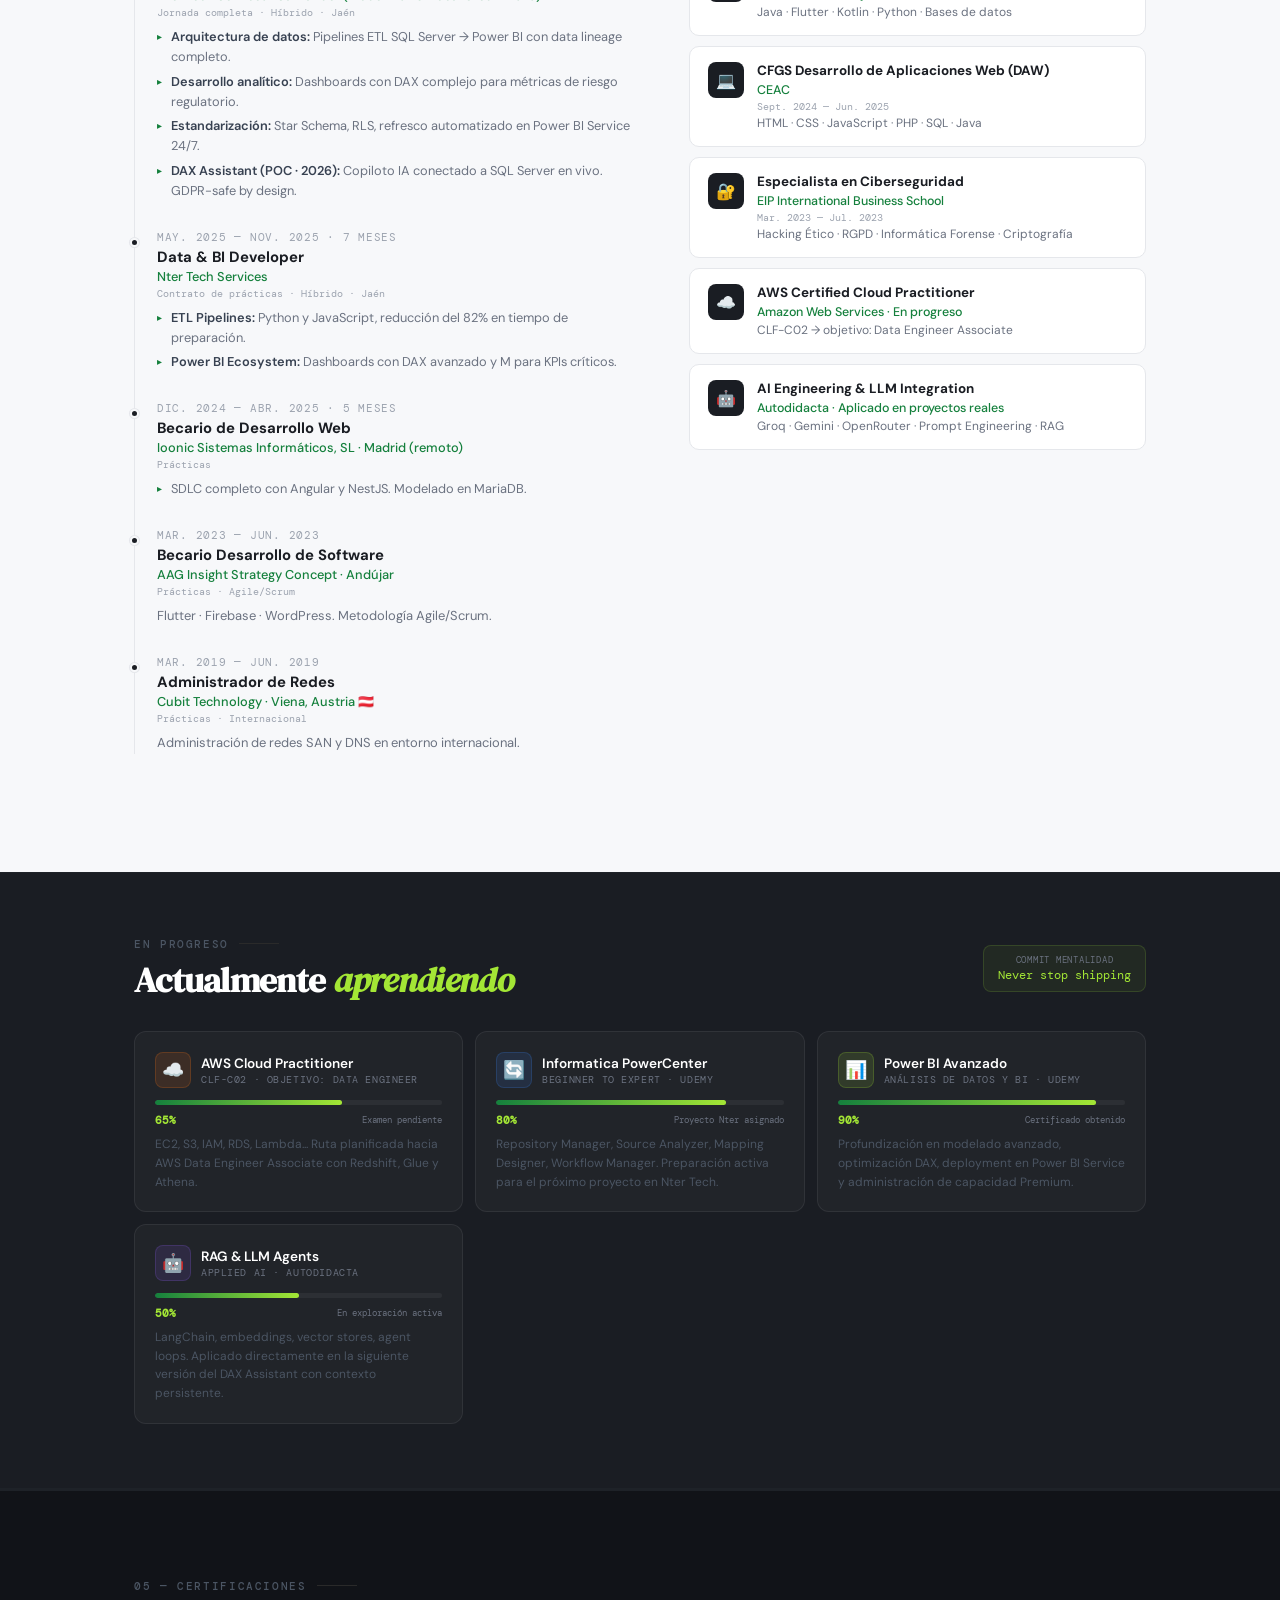
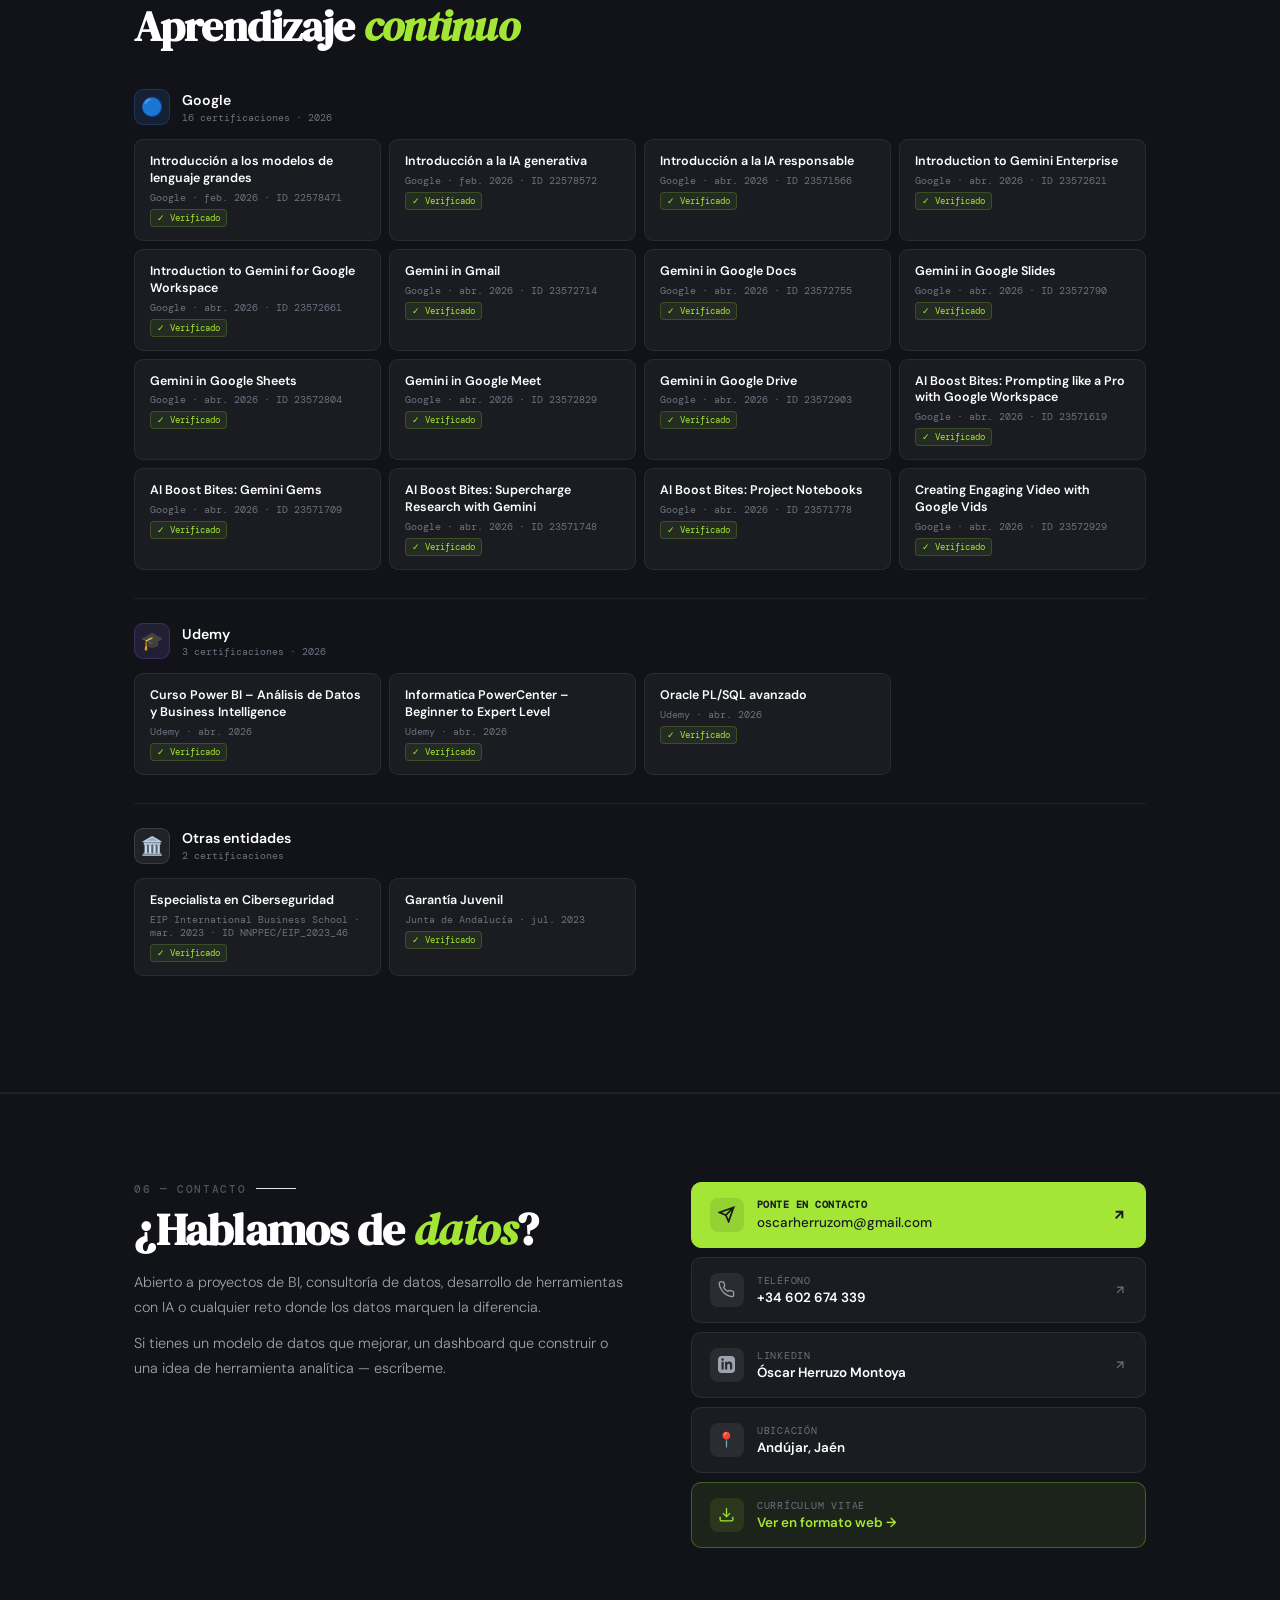
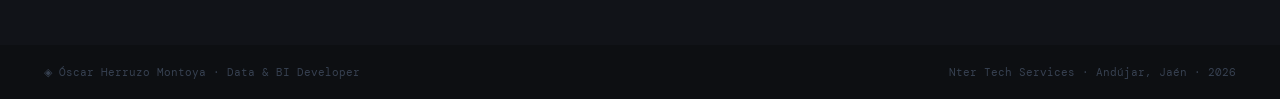
==== commit faa1f3f6: "nuevos cambios" ====
--- a/cv.html
+++ b/cv.html
@@ -458,7 +458,6 @@
   <a href="#proyectos"       class="mob-link">projects{}</a>
   <a href="#experiencia"     class="mob-link">experience</a>
   <a href="#certificaciones" class="mob-link">certs[]</a>
-  <a href="https://github.com/oscarherruzo" target="_blank" class="mob-link">GitHub →</a>
   <a href="#contacto"        class="mob-cta">contactar →</a>
 </div>
 
@@ -478,10 +477,7 @@
         <svg width="14" height="14" viewBox="0 0 24 24" fill="currentColor"><path d="M19 0H5C2.24 0 0 2.24 0 5v14c0 2.76 2.24 5 5 5h14c2.76 0 5-2.24 5-5V5c0-2.76-2.24-5-5-5zm-11 19H5V8h3v11zM6.5 6.73A1.77 1.77 0 1 1 8.27 4.96 1.77 1.77 0 0 1 6.5 6.73zM20 19h-3v-5.6c0-3.37-4-3.12-4 0V19h-3V8h3v1.77C14.4 7.08 20 6.88 20 12.3V19z"/></svg>
         LinkedIn
       </a>
-      <a href="https://github.com/oscarherruzo" target="_blank" class="btn-g">
-        <svg width="14" height="14" viewBox="0 0 24 24" fill="currentColor"><path d="M12 0C5.37 0 0 5.37 0 12c0 5.31 3.435 9.795 8.205 11.385.6.105.825-.255.825-.57 0-.285-.015-1.23-.015-2.235-3.015.555-3.795-.735-4.035-1.41-.135-.345-.72-1.41-1.23-1.695-.42-.225-1.02-.78-.015-.795.945-.015 1.62.87 1.845 1.23 1.08 1.815 2.805 1.305 3.495.99.105-.78.42-1.305.765-1.605-2.67-.3-5.46-1.335-5.46-5.925 0-1.305.465-2.385 1.23-3.225-.12-.3-.54-1.53.12-3.18 0 0 1.005-.315 3.3 1.23.96-.27 1.98-.405 3-.405s2.04.135 3 .405c2.295-1.56 3.3-1.23 3.3-1.23.66 1.65.24 2.88.12 3.18.765.84 1.23 1.905 1.23 3.225 0 4.605-2.805 5.625-5.475 5.925.435.375.81 1.095.81 2.22 0 1.605-.015 2.895-.015 3.3 0 .315.225.69.825.57A12.02 12.02 0 0 0 24 12c0-6.63-5.37-12-12-12z"/></svg>
-        GitHub
-      </a>
+
     </div>
   </div>
   <div class="hero-stack">
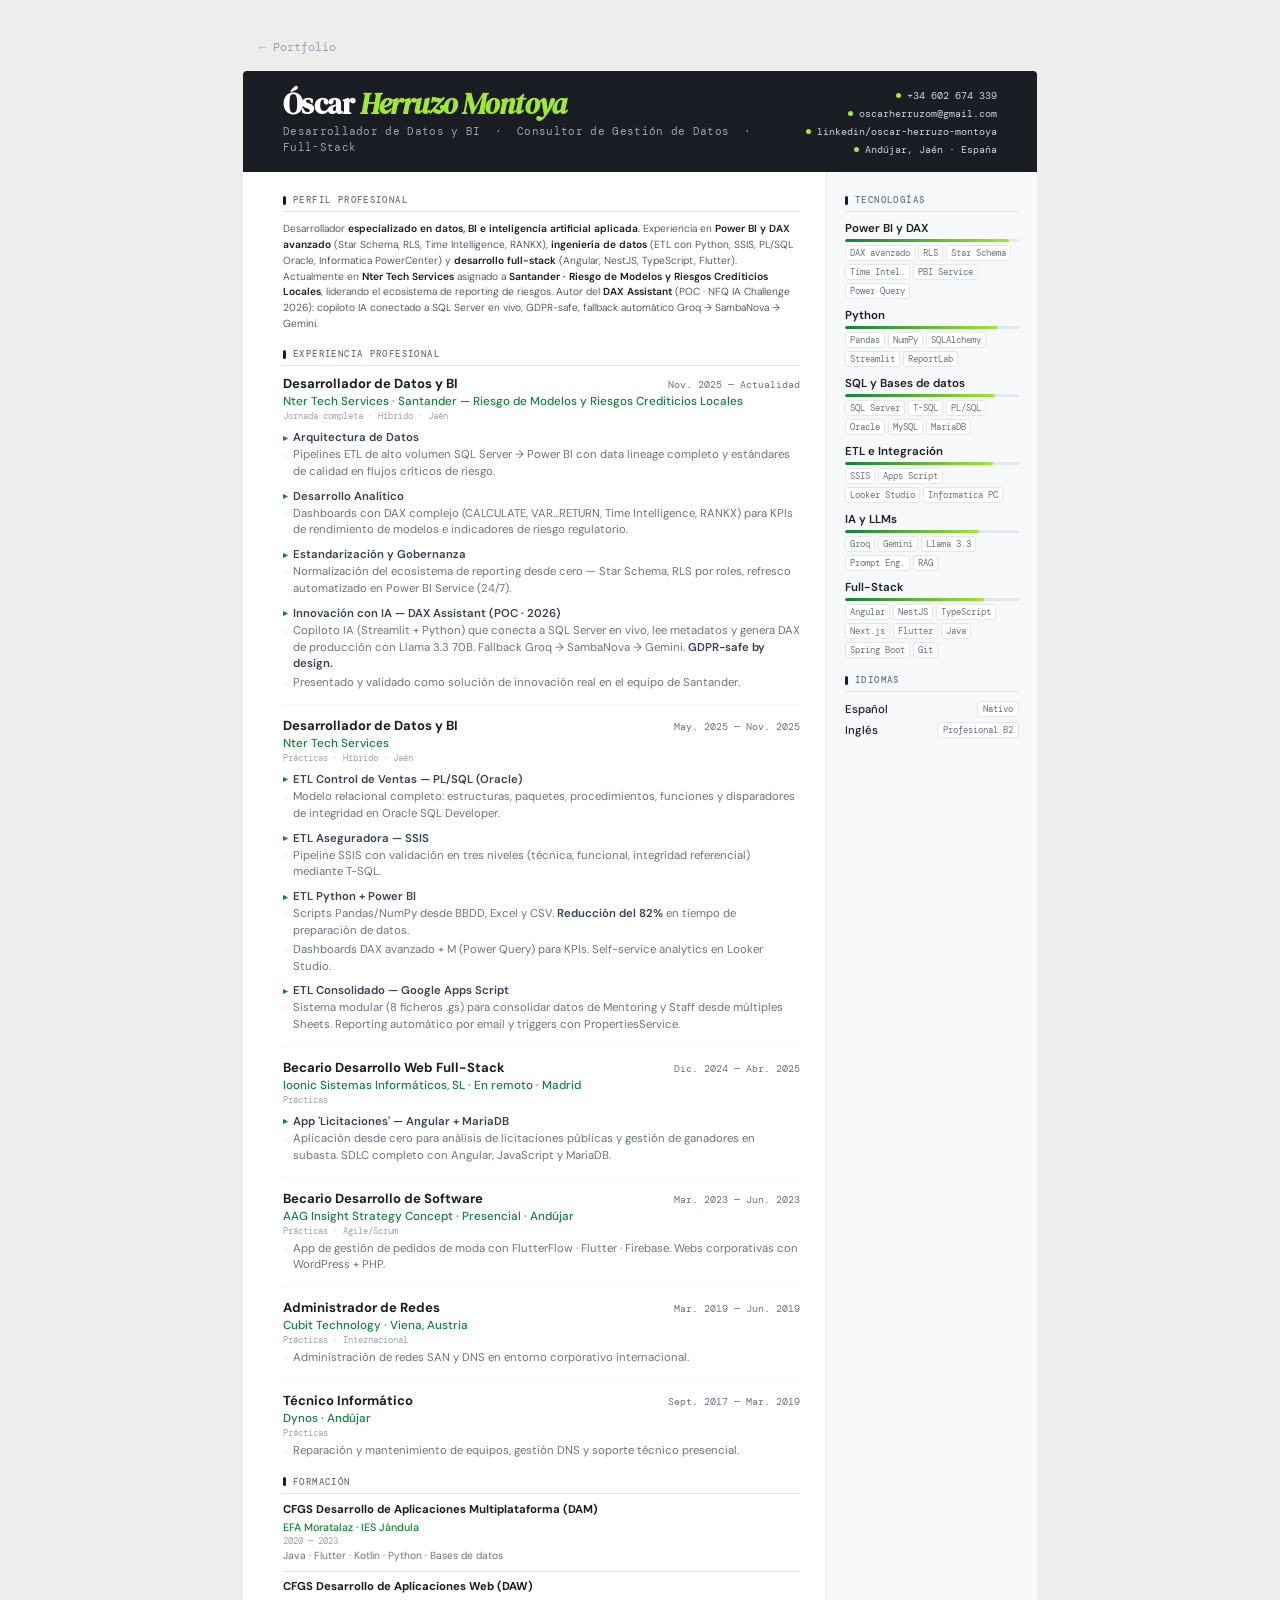
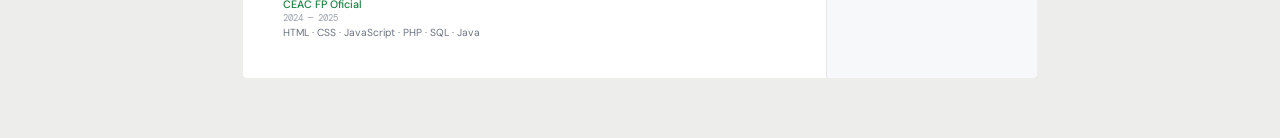
==== commit a27bdf5c: "nuevos cambios" ====
--- a/cv.html
+++ b/cv.html
@@ -3,1238 +3,375 @@
 <head>
 <meta charset="UTF-8">
 <meta name="viewport" content="width=device-width, initial-scale=1.0">
-<title>Óscar Herruzo Montoya — Data & BI Developer</title>
+<title>CV — Óscar Herruzo Montoya</title>
 <link rel="preconnect" href="https://fonts.googleapis.com">
-<link href="https://fonts.googleapis.com/css2?family=DM+Sans:ital,wght@0,300;0,400;0,500;0,600;1,400&family=DM+Mono:wght@400;500&family=DM+Serif+Display:ital@0;1&display=swap" rel="stylesheet">
+<link href="https://fonts.googleapis.com/css2?family=DM+Sans:wght@300;400;500;600&family=DM+Mono:wght@400;500&family=DM+Serif+Display&display=swap" rel="stylesheet">
 <style>
+/* Reset para móviles */
+html, body, * { 
+  -webkit-text-size-adjust: none !important; 
+  text-size-adjust: none !important; 
+}
+
 *, *::before, *::after { box-sizing: border-box; margin: 0; padding: 0; }
 :root {
-  --dark:#1A1D23; --dark2:#111318; --mid:#374151; --gray:#6B7280;
-  --border:#E5E7EB; --light:#F7F8FA; --white:#FFFFFF;
-  --green:#15803D; --accent:#A3E635;
-  --mono:'DM Mono',monospace; --sans:'DM Sans',sans-serif; --serif:'DM Serif Display',serif;
-}
-html { scroll-behavior:smooth; }
-body { font-family:var(--sans); background:var(--light); color:var(--dark); overflow-x:hidden; }
-
-.cur-dot  { width:8px;height:8px;background:var(--dark);border-radius:50%;position:fixed;top:0;left:0;pointer-events:none;z-index:9999;transition:transform .1s; }
-.cur-ring { width:32px;height:32px;border:1.5px solid var(--dark);border-radius:50%;position:fixed;top:0;left:0;pointer-events:none;z-index:9998;opacity:.3;transition:width .2s,height .2s,opacity .2s; }
-
-/* NAV */
-nav {
-  position:fixed;top:0;left:0;right:0;z-index:200;
-  background:rgba(247,248,250,.9);backdrop-filter:blur(14px);
-  border-bottom:1px solid var(--border);
-  height:56px;padding:0 40px;
-  display:flex;align-items:center;justify-content:space-between;
-  transition:box-shadow .3s;
-}
-.nav-logo { display:flex;align-items:center;gap:9px;text-decoration:none; }
-.nav-box  { width:28px;height:28px;background:var(--dark);border-radius:6px;display:flex;align-items:center;justify-content:center;color:#fff;font-size:13px;font-weight:700; }
-.nav-name { font-size:.82rem;font-weight:600;color:var(--dark);letter-spacing:-.01em; }
-.nav-links { display:flex;align-items:center;gap:22px;list-style:none; }
-.nav-links a { font-family:var(--mono);font-size:.73rem;color:var(--gray);text-decoration:none;transition:color .2s; }
-.nav-links a:hover { color:var(--dark); }
-.nav-gh { display:inline-flex;align-items:center;gap:5px;color:var(--gray)!important;border:1px solid var(--border);border-radius:6px;padding:4px 10px!important;transition:border-color .2s,color .2s!important; }
-.nav-gh:hover { border-color:var(--dark);color:var(--dark)!important; }
-.nav-cta { background:var(--dark)!important;color:#fff!important;padding:6px 16px;border-radius:6px; }
-.nav-burger { display:none;flex-direction:column;justify-content:center;align-items:center;gap:5px;width:36px;height:36px;background:none;border:none;cursor:pointer;padding:4px;border-radius:6px;transition:background .2s; }
-.nav-burger:hover { background:var(--border); }
-.nav-burger span { display:block;width:20px;height:2px;background:var(--dark);border-radius:2px;transition:transform .3s ease, opacity .3s ease, width .3s ease;transform-origin:center; }
-.nav-burger.open span:nth-child(1) { transform:translateY(7px) rotate(45deg); }
-.nav-burger.open span:nth-child(2) { opacity:0;width:0; }
-.nav-burger.open span:nth-child(3) { transform:translateY(-7px) rotate(-45deg); }
-.nav-mobile { display:none;position:fixed;top:56px;left:0;right:0;z-index:199;background:rgba(247,248,250,.98);backdrop-filter:blur(16px);border-bottom:1px solid var(--border);padding:16px 24px 20px;flex-direction:column;gap:4px;box-shadow:0 8px 24px rgba(0,0,0,.08);transform:translateY(-8px);opacity:0;transition:transform .25s ease, opacity .25s ease; }
-.nav-mobile.open { transform:translateY(0);opacity:1; }
-.nav-mobile a { font-family:var(--mono);font-size:.82rem;color:var(--gray);text-decoration:none;padding:11px 14px;border-radius:8px;transition:background .15s, color .15s;display:block; }
-.nav-mobile a:hover { background:var(--border);color:var(--dark); }
-.nav-mobile .mob-cta { background:var(--dark)!important;color:#fff!important;margin-top:8px;text-align:center;font-weight:600; }
-.nav-mobile .mob-cta:hover { background:#374151!important; }
-@media(max-width:720px){ .nav-links{display:none;} .nav-burger{display:flex;} .nav-mobile{display:flex;} }
-
-/* HERO */
-.hero { min-height:100vh;background:var(--dark2);display:flex;align-items:center;position:relative;overflow:hidden;padding-top:56px; }
-.hero-grid { position:absolute;inset:0;background-image:linear-gradient(rgba(255,255,255,.025) 1px,transparent 1px),linear-gradient(90deg,rgba(255,255,255,.025) 1px,transparent 1px);background-size:48px 48px; }
-.glow { position:absolute;border-radius:50%;filter:blur(100px);opacity:.1;pointer-events:none; }
-.glow-a { width:520px;height:520px;background:#15803D;top:-80px;right:8%; }
-.glow-b { width:280px;height:280px;background:#A3E635;bottom:8%;left:4%; }
-.hero-in { position:relative;z-index:2;max-width:1100px;margin:0 auto;padding:0 44px;width:100%; }
-.hero-badge { display:inline-flex;align-items:center;gap:7px;background:rgba(255,255,255,.05);border:1px solid rgba(255,255,255,.1);border-radius:20px;padding:5px 14px;font-family:var(--mono);font-size:.7rem;color:#9CA3AF;margin-bottom:26px;opacity:0;animation:fadeUp .6s .2s forwards; }
-.badge-dot { width:7px;height:7px;background:var(--accent);border-radius:50%;animation:pulse 2s infinite; }
-@keyframes pulse { 0%,100%{box-shadow:0 0 0 0 rgba(163,230,53,.4)} 50%{box-shadow:0 0 0 5px rgba(163,230,53,0)} }
-.hero-name { font-family:var(--serif);font-size:clamp(3rem,7vw,5.2rem);color:#fff;line-height:1.04;letter-spacing:-.025em;margin-bottom:10px;opacity:0;animation:fadeUp .7s .35s forwards; }
-.hero-name em { color:var(--accent);font-style:italic; }
-.hero-role { font-family:var(--mono);font-size:.88rem;color:#6B7280;margin-bottom:22px;letter-spacing:.02em;opacity:0;animation:fadeUp .6s .5s forwards; }
-.hero-desc { font-size:1rem;color:#D1D5DB;line-height:1.78;font-weight:300;max-width:560px;margin-bottom:36px;opacity:0;animation:fadeUp .6s .65s forwards; }
-.hero-btns { display:flex;align-items:center;gap:12px;flex-wrap:wrap;opacity:0;animation:fadeUp .6s .8s forwards; }
-.btn-w { background:#fff;color:var(--dark2);padding:11px 22px;border-radius:8px;font-size:.85rem;font-weight:600;text-decoration:none;display:inline-flex;align-items:center;gap:6px;transition:background .2s,transform .2s; }
-.btn-w:hover { background:var(--accent);transform:translateY(-2px); }
-.btn-g { background:transparent;color:#9CA3AF;padding:11px 22px;border-radius:8px;border:1px solid rgba(255,255,255,.12);font-size:.85rem;font-weight:500;text-decoration:none;display:inline-flex;align-items:center;gap:6px;transition:border-color .2s,color .2s; }
-.btn-g:hover { border-color:rgba(255,255,255,.3);color:#fff; }
-.hero-stack { position:absolute;right:44px;top:50%;transform:translateY(-50%);display:flex;flex-direction:column;gap:8px;opacity:0;animation:fadeLeft .8s 1s forwards; }
-@media(max-width:900px){.hero-stack{display:none;}}
-.s-pill { background:rgba(255,255,255,.05);border:1px solid rgba(255,255,255,.1);border-radius:6px;padding:8px 14px;font-family:var(--mono);font-size:.7rem;color:#9CA3AF;white-space:nowrap;transition:background .2s,color .2s,border-color .2s; }
-.s-pill:hover { background:rgba(163,230,53,.08);color:var(--accent);border-color:rgba(163,230,53,.2); }
-.s-pill strong { color:#fff;font-weight:500; }
-.scroll-hint { position:absolute;bottom:32px;left:50%;transform:translateX(-50%);display:flex;flex-direction:column;align-items:center;gap:6px;opacity:0;animation:fadeUp .6s 1.4s forwards;z-index:2; }
-.scroll-txt { font-family:var(--mono);font-size:.62rem;color:#4B5563;text-transform:uppercase;letter-spacing:.1em; }
-.scroll-arr { width:24px;height:24px;border:1px solid rgba(255,255,255,.1);border-radius:50%;display:flex;align-items:center;justify-content:center;animation:bounce 2s infinite; }
-
-/* ── METRICS STRIP ── */
-.metrics-strip {
-  background:var(--dark);
-  padding:0;
-  border-bottom:1px solid #1E2228;
-  overflow:hidden;
-}
-.metrics-inner {
-  max-width:1100px;margin:0 auto;padding:0 44px;
-  display:grid;grid-template-columns:repeat(4,1fr);
-  divide-x: 1px solid rgba(255,255,255,.06);
-}
-.metric-item {
-  padding:28px 0;
-  text-align:center;
-  border-right:1px solid rgba(255,255,255,.06);
-  position:relative;
-  transition:background .2s;
-}
-.metric-item:last-child { border-right:none; }
-.metric-item:hover { background:rgba(255,255,255,.03); }
-.metric-num {
-  font-family:var(--serif);
-  font-size:2.6rem;
-  color:#fff;
-  line-height:1;
-  margin-bottom:5px;
-  letter-spacing:-.03em;
-}
-.metric-num em { color:var(--accent);font-style:normal; }
-.metric-lbl {
-  font-family:var(--mono);
-  font-size:.63rem;
-  color:#6B7280;
-  text-transform:uppercase;
-  letter-spacing:.1em;
-  line-height:1.4;
-}
-.metric-sub {
-  font-size:.72rem;
-  color:#4B5563;
-  margin-top:3px;
-}
+  --dark:#1A1D23; --mid:#374151; --gray:#6B7280;
+  --light:#F7F8FA; --border:#E5E7EB; --green:#15803D; --accent:#A3E635;
+  --cv-w: 794px;
+}
+
+html { overflow-x: hidden; }
+
+body {
+  font-family:'DM Sans',sans-serif; background:#EDEDEB; color:var(--dark);
+  min-height:100vh; display:flex; flex-direction:column; align-items:center;
+  padding:40px 0 60px;
+  overflow-x: hidden;
+}
+
+/* Barra superior minimalista */
+.top-bar {
+  width:100%; max-width:var(--cv-w);
+  display:flex; justify-content:space-between; align-items:center;
+  margin-bottom:16px; padding:0 16px;
+}
+.top-bar a { font-family:'DM Mono',monospace; font-size:.72rem; color:#9CA3AF; text-decoration:none; }
+.top-bar a:hover { color:var(--dark); }
+
+/* Contenedor del CV */
+.scale-shell {
+  width:100%;
+  max-width:var(--cv-w);
+  overflow: hidden; 
+}
+#cvDoc {
+  width:var(--cv-w); background:#fff;
+  box-shadow:0 6px 48px rgba(0,0,0,.13);
+  border-radius:4px; overflow:hidden; transform-origin:top left;
+}
+
+/* Cabecera Principal */
+.cv-head {
+  background:var(--dark); padding:18px 40px 16px;
+  display:grid; grid-template-columns:1fr auto; gap:20px; align-items:center;
+}
+.cv-name { font-family:'DM Serif Display',serif; font-size:1.8rem; color:#fff; line-height:1.06; letter-spacing:-.02em; margin-bottom:4px; }
+.cv-name em { color:var(--accent); font-style:italic; }
+.cv-role { font-family:'DM Mono',monospace; font-size:.66rem; color:#9CA3AF; letter-spacing:.03em; line-height:1.5; }
+.cv-contacts { display:flex; flex-direction:column; align-items:flex-end; gap:5px; flex-shrink:0; }
+.cv-ct { display:flex; align-items:center; gap:6px; font-family:'DM Mono',monospace; font-size:.65rem; color:#D1D5DB; white-space:nowrap; }
+.cv-ct a { color:#D1D5DB; text-decoration:none; }
+.ct-dot { width:5px; height:5px; background:var(--accent); border-radius:50%; flex-shrink:0; }
+
+/* Cuerpo del CV a 2 columnas */
+.cv-body {
+  display:grid;
+  grid-template-columns:1fr 210px;
+  background: linear-gradient(to right, #fff calc(100% - 210px), var(--light) calc(100% - 210px));
+}
+.cv-main { padding:22px 26px 22px 40px; border-right:1px solid var(--border); min-width:0; }
+.cv-side { padding:22px 18px; min-width:0; }
+
+/* Estructura general de las secciones */
+.sec { margin-bottom:16px; }
+.sec-title {
+  font-family:'DM Mono',monospace; font-size:.58rem; font-weight:500;
+  text-transform:uppercase; letter-spacing:.15em; color:var(--gray);
+  margin-bottom:9px; padding-bottom:5px; border-bottom:1px solid var(--border);
+  display:flex; align-items:center; gap:7px;
+}
+.sec-title::before { content:''; width:3px; height:9px; background:var(--dark); border-radius:2px; flex-shrink:0; }
+.summary { font-size:.64rem; color:var(--mid); line-height:1.55; font-weight:300; }
+.summary strong { color:var(--dark); font-weight:600; }
+
+.exp-item { margin-bottom:12px; padding-bottom:12px; border-bottom:1px solid #F3F4F6; }
+.exp-item:last-child { border-bottom:none; margin-bottom:0; padding-bottom:0; }
+.exp-row { display:flex; justify-content:space-between; align-items:baseline; gap:8px; margin-bottom:1px; flex-wrap:wrap; }
+.exp-title { font-size:.82rem; font-weight:700; color:var(--dark); }
+.exp-date  { font-family:'DM Mono',monospace; font-size:.6rem; color:var(--gray); white-space:nowrap; flex-shrink:0; }
+.exp-co    { font-size:.73rem; color:var(--green); font-weight:500; margin-bottom:1px; }
+.exp-type  { font-family:'DM Mono',monospace; font-size:.58rem; color:#9CA3AF; margin-bottom:4px; }
+.sub-proj  { margin-top:4px; padding-top:4px; }
+.sub-title { font-size:.71rem; font-weight:600; color:var(--mid); margin-bottom:2px; display:flex; align-items:center; gap:5px; }
+.sub-title::before { content:'▸'; color:var(--green); font-size:.58rem; flex-shrink:0; }
+.bullets { list-style:none; padding:0; display:flex; flex-direction:column; gap:2px; }
+.bullets li { font-size:.71rem; color:var(--gray); line-height:1.48; padding-left:10px; position:relative; }
+.bullets li::before { content:'○'; position:absolute; left:0; color:#D1D5DB; font-size:.52rem; top:3px; }
+.bullets li strong { color:var(--mid); font-weight:600; }
+
+.sk-item { margin-bottom:9px; }
+.sk-name { font-size:.72rem; font-weight:600; color:var(--dark); margin-bottom:3px; }
+.sk-bar-bg { background:var(--border); border-radius:2px; height:3px; overflow:hidden; margin-bottom:3px; }
+.sk-bar-fill { height:100%; border-radius:2px; background:linear-gradient(90deg,var(--green),var(--accent)); }
+.sk-tags { display:flex; flex-wrap:wrap; gap:3px; }
+.sk-tag { font-family:'DM Mono',monospace; font-size:.54rem; color:var(--gray); background:#fff; border:1px solid var(--border); border-radius:3px; padding:1px 4px; white-space:nowrap; }
+
+.edu-item { margin-bottom:8px; padding-bottom:8px; border-bottom:1px solid var(--border); }
+.edu-item:last-child { border-bottom:none; margin-bottom:0; padding-bottom:0; }
+.edu-title  { font-size:.71rem; font-weight:700; color:var(--dark); margin-bottom:2px; line-height:1.3; }
+.edu-place  { font-size:.67rem; color:var(--green); font-weight:500; margin-bottom:1px; }
+.edu-date   { font-family:'DM Mono',monospace; font-size:.57rem; color:#9CA3AF; margin-bottom:2px; }
+.edu-detail { font-size:.64rem; color:var(--gray); line-height:1.4; }
+
+.cert-item { margin-bottom:7px; padding-bottom:7px; border-bottom:1px solid var(--border); display:flex; gap:7px; align-items:flex-start; }
+.cert-item:last-child { border-bottom:none; margin-bottom:0; padding-bottom:0; }
+.cert-dot  { width:6px; height:6px; background:var(--accent); border-radius:50%; flex-shrink:0; margin-top:4px; }
+.cert-name { font-size:.69rem; font-weight:600; color:var(--dark); line-height:1.3; margin-bottom:1px; }
+.cert-org  { font-size:.63rem; color:var(--green); margin-bottom:1px; }
+.cert-date { font-family:'DM Mono',monospace; font-size:.56rem; color:#9CA3AF; }
+
+.lang-row { display:flex; justify-content:space-between; align-items:center; margin-bottom:5px; }
+.lang-name { font-size:.71rem; font-weight:500; color:var(--dark); }
+.lang-lvl  { font-family:'DM Mono',monospace; font-size:.57rem; color:var(--gray); background:#fff; border:1px solid var(--border); border-radius:3px; padding:1px 5px; }
+
 @media(max-width:600px){
-  .metrics-inner { grid-template-columns:repeat(2,1fr); }
-  .metric-item:nth-child(2) { border-right:none; }
-  .metric-num { font-size:2rem; }
-}
-
-/* SHARED LAYOUT */
-.wrap { max-width:1100px;margin:0 auto;padding:0 44px; }
-.sec  { padding:88px 0; }
-.sec-label { font-family:var(--mono);font-size:.68rem;font-weight:500;text-transform:uppercase;letter-spacing:.15em;color:var(--gray);margin-bottom:10px;display:flex;align-items:center;gap:10px; }
-.sec-label::after { content:'';display:inline-block;width:40px;height:1px;background:var(--border); }
-.sec-title { font-family:var(--serif);font-size:clamp(1.9rem,3.5vw,2.7rem);color:var(--dark);line-height:1.08;letter-spacing:-.02em;margin-bottom:40px; }
-.sec-title em { color:var(--green);font-style:italic; }
-.band { background:var(--dark2);padding:88px 0;border-top:1px solid #1E2228;border-bottom:1px solid #1E2228; }
-.band .sec-label { color:#4B5563; }
-.band .sec-label::after { background:#2A2A2A; }
-.band .sec-title { color:#fff; }
-.band .sec-title em { color:var(--accent); }
-hr.div-l { border:none;border-top:1px solid var(--border);margin:0; }
-hr.div-d { border:none;border-top:1px solid #1E2228;margin:0; }
-
-/* ABOUT */
-.about-grid { display:grid;grid-template-columns:1.2fr 1fr;gap:48px;align-items:start; }
-@media(max-width:768px){.about-grid{grid-template-columns:1fr;}}
-.about-text p { font-size:.95rem;color:var(--mid);line-height:1.78;margin-bottom:14px;font-weight:300; }
-.about-text p strong { color:var(--dark);font-weight:600; }
-.fact-card { background:#fff;border:1px solid var(--border);border-radius:10px;padding:13px 17px;margin-bottom:9px;display:flex;align-items:center;gap:13px;transition:border-color .2s,transform .2s; }
-.fact-card:hover { border-color:var(--dark);transform:translateX(4px); }
-.fact-ico { width:34px;height:34px;background:var(--light);border-radius:8px;display:flex;align-items:center;justify-content:center;font-size:17px;flex-shrink:0; }
-.fact-lbl { font-family:var(--mono);font-size:.62rem;text-transform:uppercase;letter-spacing:.08em;color:#9CA3AF;margin:0 0 2px 0; }
-.fact-val { font-size:.84rem;font-weight:600;color:var(--dark);margin:0; }
-.status-ok { display:inline-flex;align-items:center;gap:6px;background:#F0FDF4;color:var(--green);border:1px solid #BBF7D0;border-radius:6px;padding:5px 12px;font-size:.75rem;font-weight:500; }
-.sdot { width:6px;height:6px;border-radius:50%;background:#22C55E;flex-shrink:0;animation:pulse 2s infinite; }
-
-/* SKILLS */
-.skills-grid { display:grid;grid-template-columns:repeat(auto-fill,minmax(300px,1fr));gap:14px; }
-.skill-card { background:rgba(255,255,255,.04);border:1px solid rgba(255,255,255,.08);border-radius:12px;padding:20px;transition:background .2s,border-color .2s,transform .2s; }
-.skill-card:hover { background:rgba(255,255,255,.07);border-color:rgba(163,230,53,.25);transform:translateY(-3px); }
-.sk-head { display:flex;align-items:center;gap:11px;margin-bottom:12px; }
-.sk-ico { width:34px;height:34px;background:rgba(255,255,255,.07);border-radius:8px;display:flex;align-items:center;justify-content:center;font-size:15px;flex-shrink:0; }
-.sk-name { font-size:.88rem;font-weight:600;color:#fff;margin:0 0 1px 0; }
-.sk-type { font-family:var(--mono);font-size:.62rem;color:#6B7280;text-transform:uppercase;letter-spacing:.07em;margin:0; }
-.sk-pct  { margin-left:auto;font-family:var(--mono);font-size:.7rem;color:#6B7280; }
-.sk-bar-wrap { background:rgba(255,255,255,.06);border-radius:3px;height:4px;overflow:hidden;margin-bottom:10px; }
-.sk-bar { height:100%;border-radius:3px;background:linear-gradient(90deg,#15803D,#A3E635);width:0;transition:width 1.2s cubic-bezier(.4,0,.2,1); }
-.tag-row { display:flex;flex-wrap:wrap;gap:5px; }
-.tag-d { font-family:var(--mono);font-size:.62rem;color:#9CA3AF;background:rgba(255,255,255,.05);border:1px solid rgba(255,255,255,.07);border-radius:3px;padding:2px 7px; }
-.tag-l { font-family:var(--mono);font-size:.62rem;color:var(--gray);background:var(--light);border:1px solid var(--border);border-radius:3px;padding:2px 7px; }
-
-/* ── PROYECTOS con preview visual ── */
-.proj-featured {
-  background:#fff;border:1px solid var(--border);border-left:4px solid var(--dark);
-  border-radius:12px;overflow:hidden;margin-bottom:18px;
-  transition:box-shadow .25s;display:grid;grid-template-columns:1fr 320px;
-}
-.proj-featured:hover { box-shadow:0 16px 40px rgba(0,0,0,.09); }
-.proj-feat-body { padding:28px; }
-.proj-feat-preview {
-  border-left:1px solid var(--border);
-  background:var(--light);
-  display:flex;align-items:center;justify-content:center;
-  overflow:hidden;position:relative;min-height:200px;
-}
-@media(max-width:860px){
-  .proj-featured { grid-template-columns:1fr; }
-  .proj-feat-preview { border-left:none;border-top:1px solid var(--border);min-height:140px; }
-}
-.proj-grid { display:grid;grid-template-columns:repeat(auto-fill,minmax(290px,1fr));gap:14px; }
-.proj-card { background:#fff;border:1px solid var(--border);border-radius:12px;overflow:hidden;transition:border-color .2s,transform .2s; }
-.proj-card:hover { border-color:var(--dark);transform:translateY(-3px); }
-.proj-card-preview { height:110px;display:flex;align-items:center;justify-content:center;overflow:hidden;position:relative; }
-.proj-card-body { padding:18px; }
-.proj-badge { display:inline-block;font-family:var(--mono);font-size:.63rem;padding:3px 9px;border-radius:20px;background:#F0FDF4;color:var(--green);border:1px solid #BBF7D0;margin-bottom:10px; }
-.proj-title { font-size:.98rem;font-weight:700;color:var(--dark);margin:0 0 6px 0;letter-spacing:-.01em; }
-.proj-desc  { font-size:.82rem;color:var(--gray);line-height:1.65;margin-bottom:14px; }
-
-/* ── Previews CSS ── */
-.preview-dax {
-  width:100%;height:100%;
-  background:linear-gradient(135deg,#0D1117 0%,#161B22 100%);
-  padding:16px;font-family:'DM Mono',monospace;
-  display:flex;flex-direction:column;gap:6px;
-}
-.dax-line { font-size:.62rem;line-height:1.5;white-space:nowrap;overflow:hidden; }
-.dax-kw  { color:#FF7B72; }
-.dax-fn  { color:#79C0FF; }
-.dax-str { color:#A5D6FF; }
-.dax-cm  { color:#8B949E; }
-.dax-val { color:#FFA657; }
-.dax-prompt-bar {
-  background:rgba(163,230,53,.12);border:1px solid rgba(163,230,53,.3);
-  border-radius:6px;padding:6px 10px;margin-top:4px;
-  font-size:.6rem;color:#A3E635;display:flex;align-items:center;gap:6px;
-}
-.dax-cursor { width:8px;height:12px;background:var(--accent);border-radius:1px;animation:blink .8s infinite; }
-@keyframes blink{0%,100%{opacity:1}50%{opacity:0}}
-
-.preview-inkaria {
-  width:100%;height:100%;
-  background:linear-gradient(135deg,#0A0010 0%,#150025 100%);
-  padding:16px;display:flex;flex-direction:column;gap:8px;
-}
-.ink-header { display:flex;align-items:center;gap:8px;margin-bottom:4px; }
-.ink-logo-box { width:28px;height:28px;background:rgba(204,0,255,.2);border:1px solid rgba(204,0,255,.4);border-radius:6px;display:flex;align-items:center;justify-content:center;font-size:14px; }
-.ink-title { font-family:'DM Serif Display',serif;font-size:.8rem;color:#fff; }
-.ink-stat-row { display:grid;grid-template-columns:repeat(3,1fr);gap:5px; }
-.ink-stat { background:rgba(255,255,255,.04);border:1px solid rgba(204,0,255,.15);border-radius:6px;padding:6px;text-align:center; }
-.ink-stat-n { font-family:'DM Mono',monospace;font-size:.9rem;color:#cc00ff;font-weight:600; }
-.ink-stat-l { font-family:'DM Mono',monospace;font-size:.5rem;color:#6B7280;text-transform:uppercase; }
-.ink-bar-row { display:flex;flex-direction:column;gap:4px;margin-top:2px; }
-.ink-bar-item { display:flex;align-items:center;gap:6px; }
-.ink-bar-label { font-family:'DM Mono',monospace;font-size:.52rem;color:#9CA3AF;width:50px;flex-shrink:0; }
-.ink-bar-track { flex:1;height:4px;background:rgba(255,255,255,.06);border-radius:2px;overflow:hidden; }
-.ink-bar-fill { height:100%;border-radius:2px;background:linear-gradient(90deg,rgba(204,0,255,.6),rgba(204,0,255,.9)); }
-
-.preview-patatas {
-  width:100%;height:100%;
-  background:linear-gradient(135deg,#1E1508 0%,#2B1F0E 100%);
-  padding:14px;display:flex;flex-direction:column;gap:7px;
-}
-.pat-nav { display:flex;align-items:center;justify-content:space-between; }
-.pat-logo { font-family:'DM Serif Display',serif;font-size:.75rem;color:#E8A020; }
-.pat-nav-links { display:flex;gap:8px; }
-.pat-nav-link { font-family:'DM Mono',monospace;font-size:.48rem;color:#6B5020; }
-.pat-hero-area { flex:1;background:rgba(200,134,10,.08);border:1px solid rgba(200,134,10,.2);border-radius:6px;padding:10px;display:flex;flex-direction:column;justify-content:center;align-items:center;text-align:center;gap:4px; }
-.pat-tagline { font-family:'DM Serif Display',serif;font-size:.72rem;color:#E8A020;line-height:1.2; }
-.pat-sub { font-family:'DM Mono',monospace;font-size:.5rem;color:#6B5020;text-transform:uppercase;letter-spacing:.05em; }
-.pat-cta { background:#C8860A;color:#1E1508;padding:4px 12px;border-radius:4px;font-family:'DM Mono',monospace;font-size:.52rem;font-weight:700;margin-top:4px; }
-.pat-cards { display:grid;grid-template-columns:repeat(3,1fr);gap:4px; }
-.pat-card { background:rgba(200,134,10,.06);border:1px solid rgba(200,134,10,.15);border-radius:4px;padding:6px 4px;text-align:center; }
-.pat-card-ico { font-size:14px;margin-bottom:2px; }
-.pat-card-lbl { font-family:'DM Mono',monospace;font-size:.46rem;color:#6B5020;text-transform:uppercase; }
-
-/* Previews pequeñas para proj-card */
-.preview-etl-oracle {
-  width:100%;height:100%;
-  background:linear-gradient(135deg,#0D1117,#1C1C2E);
-  display:flex;align-items:center;justify-content:center;position:relative;overflow:hidden;
-}
-.etl-node { position:absolute;width:50px;height:24px;border-radius:4px;border:1px solid;display:flex;align-items:center;justify-content:center;font-family:'DM Mono',monospace;font-size:.46rem;font-weight:600; }
-.etl-arrow { position:absolute;font-size:.7rem;color:#4B5563; }
-.preview-ssis {
-  width:100%;height:100%;
-  background:linear-gradient(135deg,#071426,#0E1F35);
-  display:flex;flex-direction:column;align-items:center;justify-content:center;gap:4px;
-  padding:10px;
-}
-.ssis-flow { display:flex;align-items:center;gap:4px; }
-.ssis-box { background:rgba(59,130,246,.15);border:1px solid rgba(59,130,246,.3);border-radius:4px;padding:4px 8px;font-family:'DM Mono',monospace;font-size:.5rem;color:#93C5FD; }
-.ssis-arr { font-size:.65rem;color:#374151; }
-.ssis-valid { display:flex;gap:4px;margin-top:4px; }
-.ssis-badge { font-family:'DM Mono',monospace;font-size:.48rem;padding:2px 6px;border-radius:10px; }
-.preview-python-pbi {
-  width:100%;height:100%;
-  background:linear-gradient(135deg,#0D1117,#1A1D23);
-  padding:10px;display:flex;flex-direction:column;gap:5px;
-}
-.py-bar-chart { display:flex;align-items:flex-end;gap:3px;height:50px;margin-top:4px; }
-.py-bar { border-radius:2px 2px 0 0;transition:height .3s; }
-.preview-gas {
-  width:100%;height:100%;
-  background:linear-gradient(135deg,#0D2818,#0A3D1F);
-  padding:10px;display:flex;flex-direction:column;gap:5px;
-}
-.gas-row { display:flex;align-items:center;gap:6px; }
-.gas-ico { width:18px;height:18px;background:rgba(34,197,94,.15);border:1px solid rgba(34,197,94,.3);border-radius:3px;display:flex;align-items:center;justify-content:center;font-size:9px;flex-shrink:0; }
-.gas-txt { font-family:'DM Mono',monospace;font-size:.5rem;color:#6B7280; }
-.gas-txt strong { color:#4ADE80; }
-.preview-nlp {
-  width:100%;height:100%;
-  background:linear-gradient(135deg,#1A0A2E,#2D1B69);
-  padding:10px;display:flex;flex-direction:column;gap:6px;
-}
-.nlp-match { display:flex;align-items:center;gap:5px;background:rgba(139,92,246,.1);border:1px solid rgba(139,92,246,.2);border-radius:5px;padding:5px 8px; }
-.nlp-pct { font-family:'DM Mono',monospace;font-size:.72rem;color:#A78BFA;font-weight:700;min-width:32px; }
-.nlp-label { font-size:.52rem;color:#9CA3AF;line-height:1.3; }
-.nlp-bar-wrap { height:3px;background:rgba(255,255,255,.06);border-radius:2px;overflow:hidden;flex:1; }
-.nlp-bar-fill { height:100%;border-radius:2px;background:linear-gradient(90deg,#7C3AED,#A78BFA); }
-
-/* ── CURRENTLY LEARNING ── */
-.learning-sec { background:var(--dark);padding:64px 0;border-top:1px solid #1E2228;border-bottom:1px solid #1E2228; }
-.learning-grid { display:grid;grid-template-columns:repeat(auto-fill,minmax(260px,1fr));gap:12px;margin-top:32px; }
-.learn-card {
-  background:rgba(255,255,255,.03);
-  border:1px solid rgba(255,255,255,.07);
-  border-radius:12px;padding:20px;
-  transition:background .2s,border-color .2s,transform .2s;
-  position:relative;overflow:hidden;
-}
-.learn-card:hover { background:rgba(255,255,255,.06);border-color:rgba(163,230,53,.2);transform:translateY(-2px); }
-.learn-card::before {
-  content:'';position:absolute;top:0;left:0;right:0;height:2px;
-  background:linear-gradient(90deg,transparent,rgba(163,230,53,.4),transparent);
-  opacity:0;transition:opacity .3s;
-}
-.learn-card:hover::before { opacity:1; }
-.learn-head { display:flex;align-items:center;gap:10px;margin-bottom:12px; }
-.learn-ico { width:36px;height:36px;border-radius:8px;display:flex;align-items:center;justify-content:center;font-size:18px;flex-shrink:0; }
-.learn-title { font-size:.85rem;font-weight:600;color:#fff;margin:0 0 1px 0; }
-.learn-sub { font-family:var(--mono);font-size:.6rem;color:#6B7280;text-transform:uppercase;letter-spacing:.06em;margin:0; }
-.learn-progress-wrap { background:rgba(255,255,255,.05);border-radius:3px;height:5px;overflow:hidden;margin-bottom:8px; }
-.learn-progress { height:100%;border-radius:3px;background:linear-gradient(90deg,#15803D,#A3E635);width:0;transition:width 1.4s cubic-bezier(.4,0,.2,1); }
-.learn-meta { display:flex;justify-content:space-between;align-items:center; }
-.learn-pct { font-family:var(--mono);font-size:.68rem;color:#A3E635;font-weight:600; }
-.learn-status { font-family:var(--mono);font-size:.58rem;color:#6B7280; }
-.learn-detail { font-size:.75rem;color:#4B5563;line-height:1.55;margin-top:8px; }
-.learn-section-label { font-family:var(--mono);font-size:.68rem;font-weight:500;text-transform:uppercase;letter-spacing:.15em;color:#4B5563;margin-bottom:10px;display:flex;align-items:center;gap:10px; }
-.learn-section-label::after { content:'';display:inline-block;width:40px;height:1px;background:#2A2A2A; }
-.learn-title-main { font-family:var(--serif);font-size:clamp(1.6rem,3vw,2.2rem);color:#fff;line-height:1.1;letter-spacing:-.02em; }
-.learn-title-main em { color:var(--accent);font-style:italic; }
-
-/* CERTS */
-.cert-issuer-head { display:flex;align-items:center;gap:12px;margin-bottom:14px; }
-.cert-issuer-ico { width:36px;height:36px;border-radius:9px;display:flex;align-items:center;justify-content:center;font-size:18px;flex-shrink:0; }
-.cert-issuer-name { font-size:.88rem;font-weight:600;color:#fff;margin:0 0 2px 0; }
-.cert-issuer-count { font-family:var(--mono);font-size:.63rem;color:#6B7280;margin:0; }
-.cert-grid { display:grid;grid-template-columns:repeat(auto-fill,minmax(230px,1fr));gap:8px;margin-bottom:28px; }
-.cert-card { background:rgba(255,255,255,.04);border:1px solid rgba(255,255,255,.07);border-radius:9px;padding:13px 15px;transition:background .2s,border-color .2s,transform .15s; }
-.cert-card:hover { background:rgba(255,255,255,.07);border-color:rgba(163,230,53,.2);transform:translateY(-2px); }
-.cert-card-name { font-size:.78rem;font-weight:600;color:#fff;margin:0 0 4px 0;line-height:1.35; }
-.cert-card-meta { font-family:var(--mono);font-size:.6rem;color:#6B7280;margin:0; }
-.cert-card-badge { display:inline-flex;align-items:center;gap:4px;font-family:var(--mono);font-size:.58rem;color:var(--accent);background:rgba(163,230,53,.08);border:1px solid rgba(163,230,53,.18);border-radius:4px;padding:2px 6px;margin-top:5px; }
-.cert-divider { border:none;border-top:1px solid rgba(255,255,255,.06);margin:0 0 24px 0; }
-
-/* TIMELINE */
-.timeline { border-left:1px solid var(--border);padding-left:22px; }
-.tl-item { position:relative;margin-bottom:30px; }
-.tl-item::before { content:'';position:absolute;left:-27px;top:7px;width:9px;height:9px;border-radius:50%;background:var(--dark);border:2px solid var(--light);box-shadow:0 0 0 1px var(--border); }
-.tl-item.active::before { background:var(--green);box-shadow:0 0 0 1px #BBF7D0; }
-.tl-date    { font-family:var(--mono);font-size:.66rem;color:#9CA3AF;text-transform:uppercase;letter-spacing:.07em;margin:0 0 3px 0; }
-.tl-title   { font-size:.93rem;font-weight:700;color:var(--dark);margin:0 0 1px 0; }
-.tl-company { font-size:.8rem;color:var(--green);font-weight:500;margin:0 0 2px 0; }
-.tl-type    { font-family:var(--mono);font-size:.62rem;color:#9CA3AF;margin:0 0 7px 0; }
-.tl-desc    { font-size:.81rem;color:var(--gray);line-height:1.65;margin:0; }
-.tl-bullets { margin:8px 0 0 0;padding:0;list-style:none;display:flex;flex-direction:column;gap:5px; }
-.tl-bullets li { font-size:.8rem;color:var(--gray);line-height:1.55;padding-left:14px;position:relative; }
-.tl-bullets li::before { content:'▸';position:absolute;left:0;color:var(--green);font-size:.65rem;top:2px; }
-.tl-bullets li strong { color:var(--mid);font-weight:600; }
-
-.edu-card { background:#fff;border:1px solid var(--border);border-radius:10px;padding:15px 18px;margin-bottom:10px;display:flex;align-items:flex-start;gap:13px;transition:border-color .2s; }
-.edu-card:hover { border-color:var(--dark); }
-.edu-ico   { width:36px;height:36px;background:var(--dark);border-radius:8px;display:flex;align-items:center;justify-content:center;font-size:16px;flex-shrink:0; }
-.edu-title { font-size:.84rem;font-weight:700;color:var(--dark);margin:0 0 3px 0; }
-.edu-place { font-size:.78rem;color:var(--green);font-weight:500;margin:0 0 2px 0; }
-.edu-date  { font-family:var(--mono);font-size:.63rem;color:#9CA3AF;margin:0 0 2px 0; }
-.edu-tags  { font-size:.75rem;color:var(--gray);margin:0; }
-
-/* CONTACTO */
-.contact-band { background:var(--dark2);padding:88px 0;border-top:1px solid #1E2228; }
-.contact-title { font-family:var(--serif);font-size:clamp(1.9rem,3.5vw,2.8rem);color:#fff;line-height:1.08;letter-spacing:-.02em;margin-bottom:16px; }
-.contact-title em { color:var(--accent);font-style:italic; }
-.contact-sub { font-size:.9rem;color:#9CA3AF;line-height:1.72;font-weight:300; }
-.c-link { display:flex;align-items:center;gap:13px;background:rgba(255,255,255,.04);border:1px solid rgba(255,255,255,.08);border-radius:10px;padding:15px 18px;margin-bottom:9px;text-decoration:none;transition:background .2s,border-color .2s,transform .2s; }
-.c-link:hover { background:rgba(255,255,255,.08);border-color:rgba(163,230,53,.3);transform:translateX(4px); }
-.c-ico   { width:34px;height:34px;background:rgba(255,255,255,.07);border-radius:8px;display:flex;align-items:center;justify-content:center;font-size:15px;flex-shrink:0; }
-.c-lbl   { font-family:var(--mono);font-size:.61rem;text-transform:uppercase;letter-spacing:.08em;color:#6B7280;margin:0 0 2px 0; }
-.c-val   { font-size:.84rem;font-weight:600;color:#fff;margin:0; }
-.c-arrow { margin-left:auto;color:#6B7280; }
-.contact-grid { display:grid;grid-template-columns:1.1fr 1fr;gap:56px;align-items:start; }
-@media(max-width:768px){.contact-grid{grid-template-columns:1fr;}}
-
-footer { background:#0D0F12;padding:20px 44px;display:flex;align-items:center;justify-content:space-between;flex-wrap:wrap;gap:10px; }
-.ft-l,.ft-r { font-family:var(--mono);font-size:.7rem;color:#374151; }
-
-/* ANIMATIONS */
-@keyframes fadeUp  { from{opacity:0;transform:translateY(18px)} to{opacity:1;transform:translateY(0)} }
-@keyframes fadeLeft{ from{opacity:0;transform:translateX(18px)} to{opacity:1;transform:translateX(0)} }
-@keyframes bounce  { 0%,100%{transform:translateY(0)} 50%{transform:translateY(5px)} }
-.reveal { opacity:0;transform:translateY(22px);transition:opacity .6s ease,transform .6s ease; }
-.reveal.vis { opacity:1;transform:translateY(0); }
-.stagger > * { opacity:0;transform:translateY(18px);transition:opacity .5s ease,transform .5s ease; }
-.stagger.vis > *:nth-child(1){opacity:1;transform:none;transition-delay:.04s}
-.stagger.vis > *:nth-child(2){opacity:1;transform:none;transition-delay:.1s}
-.stagger.vis > *:nth-child(3){opacity:1;transform:none;transition-delay:.16s}
-.stagger.vis > *:nth-child(4){opacity:1;transform:none;transition-delay:.22s}
-.stagger.vis > *:nth-child(5){opacity:1;transform:none;transition-delay:.28s}
-.stagger.vis > *:nth-child(6){opacity:1;transform:none;transition-delay:.34s}
-.stagger.vis > *:nth-child(7){opacity:1;transform:none;transition-delay:.40s}
-
-/* RESPONSIVE GENERAL */
-@media(max-width:600px){
-  .wrap{padding:0 18px;} .hero-in{padding:0 18px;}
-  .sec{padding:56px 0;} .band{padding:56px 0;} .contact-band{padding:56px 0;} .learning-sec{padding:44px 0;}
-  .hero-name{font-size:clamp(2.2rem,11vw,3.2rem);}
-  .hero-role{font-size:.78rem;} .hero-desc{font-size:.9rem;}
-  .hero-btns{flex-direction:column;align-items:stretch;}
-  .btn-w,.btn-g{justify-content:center;padding:13px 18px;}
-  .sec-title{font-size:clamp(1.5rem,6vw,2rem);margin-bottom:28px;}
-  .skills-grid{grid-template-columns:1fr;} .proj-grid{grid-template-columns:1fr;}
-  .cert-grid{grid-template-columns:1fr;} .timeline{padding-left:16px;}
-  .tl-item::before{left:-21px;} .fact-card{padding:11px 14px;}
-  .contact-title{font-size:clamp(1.5rem,6vw,2rem);} .c-link{padding:12px 14px;}
-  footer{padding:16px 18px;flex-direction:column;align-items:flex-start;gap:4px;}
-  .cur-dot,.cur-ring{display:none;}
-  .metrics-inner{padding:0 18px;}
-  .learning-grid{grid-template-columns:1fr;}
-}
-@media(min-width:601px) and (max-width:768px){
-  .wrap{padding:0 28px;} .hero-in{padding:0 28px;}
-  .sec{padding:70px 0;} .band{padding:70px 0;} .contact-band{padding:70px 0;}
-  .skills-grid{grid-template-columns:1fr 1fr;} .cert-grid{grid-template-columns:1fr 1fr;}
-  footer{padding:16px 28px;} .metrics-inner{padding:0 28px;}
+  body { padding:16px 0 40px; }
+  .top-bar { padding:0 12px; }
 }
 </style>
 </head>
 <body>
 
-<div class="cur-dot"  id="cDot"></div>
-<div class="cur-ring" id="cRing"></div>
-
-<nav id="nav">
-  <a href="#" class="nav-logo">
-    <div class="nav-box">◈</div>
-    <span class="nav-name">Óscar Herruzo</span>
-  </a>
-  <ul class="nav-links">
-    <li><a href="#sobre">about()</a></li>
-    <li><a href="#skills">skills[]</a></li>
-    <li><a href="#proyectos">projects{}</a></li>
-    <li><a href="#experiencia">experience</a></li>
-    <li><a href="#certificaciones">certs[]</a></li>
-
-    <li><a href="#contacto" class="nav-cta">contactar →</a></li>
-  </ul>
-  <button class="nav-burger" id="navBurger" aria-label="Menú">
-    <span></span><span></span><span></span>
-  </button>
-</nav>
-
-<div class="nav-mobile" id="navMobile">
-  <a href="#sobre"           class="mob-link">about()</a>
-  <a href="#skills"          class="mob-link">skills[]</a>
-  <a href="#proyectos"       class="mob-link">projects{}</a>
-  <a href="#experiencia"     class="mob-link">experience</a>
-  <a href="#certificaciones" class="mob-link">certs[]</a>
-  <a href="#contacto"        class="mob-cta">contactar →</a>
+<div class="top-bar">
+  <a href="index.html">← Portfolio</a>
 </div>
 
-<!-- HERO -->
-<section class="hero">
-  <div class="hero-grid"></div>
-  <div class="glow glow-a"></div>
-  <div class="glow glow-b"></div>
-  <div class="hero-in">
-    <div class="hero-badge"><span class="badge-dot"></span>Disponible para proyectos · Andújar, Jaén</div>
-    <h1 class="hero-name">Óscar<br><em>Herruzo Montoya</em></h1>
-    <p class="hero-role"><span>~/</span>&nbsp; Data & BI Developer &nbsp;·&nbsp; Data Management Consultant &nbsp;·&nbsp; Full-Stack</p>
-    <p class="hero-desc">Construyo pipelines de datos, dashboards inteligentes y herramientas BI que convierten datos crudos en decisiones reales. Especializado en Power BI, DAX avanzado, ETL con Python y AI-powered tools.</p>
-    <div class="hero-btns">
-      <a href="#proyectos" class="btn-w">Ver proyectos →</a>
-      <a href="https://www.linkedin.com/in/oscar-herruzo-montoya-640683214/" target="_blank" class="btn-g">
-        <svg width="14" height="14" viewBox="0 0 24 24" fill="currentColor"><path d="M19 0H5C2.24 0 0 2.24 0 5v14c0 2.76 2.24 5 5 5h14c2.76 0 5-2.24 5-5V5c0-2.76-2.24-5-5-5zm-11 19H5V8h3v11zM6.5 6.73A1.77 1.77 0 1 1 8.27 4.96 1.77 1.77 0 0 1 6.5 6.73zM20 19h-3v-5.6c0-3.37-4-3.12-4 0V19h-3V8h3v1.77C14.4 7.08 20 6.88 20 12.3V19z"/></svg>
-        LinkedIn
-      </a>
-
+<div class="scale-shell" id="scaleShell">
+<div id="cvDoc">
+
+  <div class="cv-head">
+    <div>
+      <h1 class="cv-name">Óscar <em>Herruzo Montoya</em></h1>
+      <p class="cv-role">Desarrollador de Datos y BI &nbsp;·&nbsp; Consultor de Gestión de Datos &nbsp;·&nbsp; Full-Stack</p>
+    </div>
+    <div class="cv-contacts">
+      <div class="cv-ct"><span class="ct-dot"></span><a href="tel:+34602674339">+34 602 674 339</a></div>
+      <div class="cv-ct"><span class="ct-dot"></span><a id="cvEmail" href="#"></a></div>
+      <div class="cv-ct"><span class="ct-dot"></span><a href="https://linkedin.com/in/oscar-herruzo-montoya-640683214" target="_blank">linkedin/oscar-herruzo-montoya</a></div>
+      <div class="cv-ct"><span class="ct-dot"></span>Andújar, Jaén · España</div>
     </div>
   </div>
-  <div class="hero-stack">
-    <div class="s-pill"><strong>Power BI</strong> · DAX avanzado</div>
-    <div class="s-pill"><strong>Python</strong> · Pandas · SQLAlchemy</div>
-    <div class="s-pill"><strong>SQL Server</strong> · PL/SQL · SSIS</div>
-    <div class="s-pill"><strong>Streamlit</strong> · ETL Pipelines</div>
-    <div class="s-pill"><strong>AI</strong> · Groq · Gemini · LLMs</div>
-    <div class="s-pill"><strong>Angular</strong> · NestJS · TypeScript</div>
-    <div class="s-pill"><strong>Star Schema</strong> · RLS · Power BI Service</div>
-  </div>
-  <div class="scroll-hint">
-    <span class="scroll-txt">scroll</span>
-    <div class="scroll-arr">
-      <svg width="10" height="10" viewBox="0 0 10 10" fill="none"><path d="M5 2v6M2 6l3 3 3-3" stroke="#9CA3AF" stroke-width="1.2" stroke-linecap="round"/></svg>
+
+  <div class="cv-body">
+    <div class="cv-main">
+
+      <div class="sec">
+        <p class="sec-title">Perfil profesional</p>
+        <p class="summary">
+          Desarrollador <strong>especializado en datos, BI e inteligencia artificial aplicada</strong>.
+          Experiencia en <strong>Power BI y DAX avanzado</strong> (Star Schema, RLS, Time Intelligence, RANKX),
+          <strong>ingeniería de datos</strong> (ETL con Python, SSIS, PL/SQL Oracle, Informatica PowerCenter) y
+          <strong>desarrollo full-stack</strong> (Angular, NestJS, TypeScript, Flutter). Actualmente en
+          <strong>Nter Tech Services</strong> asignado a <strong>Santander · Riesgo de Modelos y Riesgos Crediticios Locales</strong>,
+          liderando el ecosistema de reporting de riesgos. Autor del <strong>DAX Assistant</strong>
+          (POC · NFQ IA Challenge 2026): copiloto IA conectado a SQL Server en vivo, GDPR-safe,
+          fallback automático Groq → SambaNova → Gemini.
+        </p>
+      </div>
+
+      <div class="sec">
+        <p class="sec-title">Experiencia profesional</p>
+
+        <div class="exp-item">
+          <div class="exp-row">
+            <span class="exp-title">Desarrollador de Datos y BI</span>
+            <span class="exp-date">Nov. 2025 — Actualidad</span>
+          </div>
+          <p class="exp-co">Nter Tech Services · Santander — Riesgo de Modelos y Riesgos Crediticios Locales</p>
+          <p class="exp-type">Jornada completa · Híbrido · Jaén</p>
+          <div class="sub-proj">
+            <p class="sub-title">Arquitectura de Datos</p>
+            <ul class="bullets"><li>Pipelines ETL de alto volumen SQL Server → Power BI con data lineage completo y estándares de calidad en flujos críticos de riesgo.</li></ul>
+          </div>
+          <div class="sub-proj">
+            <p class="sub-title">Desarrollo Analítico</p>
+            <ul class="bullets"><li>Dashboards con DAX complejo (CALCULATE, VAR…RETURN, Time Intelligence, RANKX) para KPIs de rendimiento de modelos e indicadores de riesgo regulatorio.</li></ul>
+          </div>
+          <div class="sub-proj">
+            <p class="sub-title">Estandarización y Gobernanza</p>
+            <ul class="bullets"><li>Normalización del ecosistema de reporting desde cero — Star Schema, RLS por roles, refresco automatizado en Power BI Service (24/7).</li></ul>
+          </div>
+          <div class="sub-proj">
+            <p class="sub-title">Innovación con IA — DAX Assistant (POC · 2026)</p>
+            <ul class="bullets">
+              <li>Copiloto IA (Streamlit + Python) que conecta a SQL Server en vivo, lee metadatos y genera DAX de producción con Llama 3.3 70B. Fallback Groq → SambaNova → Gemini. <strong>GDPR-safe by design.</strong></li>
+              <li>Presentado y validado como solución de innovación real en el equipo de Santander.</li>
+            </ul>
+          </div>
+        </div>
+
+        <div class="exp-item">
+          <div class="exp-row">
+            <span class="exp-title">Desarrollador de Datos y BI</span>
+            <span class="exp-date">May. 2025 — Nov. 2025</span>
+          </div>
+          <p class="exp-co">Nter Tech Services</p>
+          <p class="exp-type">Prácticas · Híbrido · Jaén</p>
+          <div class="sub-proj">
+            <p class="sub-title">ETL Control de Ventas — PL/SQL (Oracle)</p>
+            <ul class="bullets"><li>Modelo relacional completo: estructuras, paquetes, procedimientos, funciones y disparadores de integridad en Oracle SQL Developer.</li></ul>
+          </div>
+          <div class="sub-proj">
+            <p class="sub-title">ETL Aseguradora — SSIS</p>
+            <ul class="bullets"><li>Pipeline SSIS con validación en tres niveles (técnica, funcional, integridad referencial) mediante T-SQL.</li></ul>
+          </div>
+          <div class="sub-proj">
+            <p class="sub-title">ETL Python + Power BI</p>
+            <ul class="bullets">
+              <li>Scripts Pandas/NumPy desde BBDD, Excel y CSV. <strong>Reducción del 82%</strong> en tiempo de preparación de datos.</li>
+              <li>Dashboards DAX avanzado + M (Power Query) para KPIs. Self-service analytics en Looker Studio.</li>
+            </ul>
+          </div>
+          <div class="sub-proj">
+            <p class="sub-title">ETL Consolidado — Google Apps Script</p>
+            <ul class="bullets"><li>Sistema modular (8 ficheros .gs) para consolidar datos de Mentoring y Staff desde múltiples Sheets. Reporting automático por email y triggers con PropertiesService.</li></ul>
+          </div>
+        </div>
+
+        <div class="exp-item">
+          <div class="exp-row">
+            <span class="exp-title">Becario Desarrollo Web Full-Stack</span>
+            <span class="exp-date">Dic. 2024 — Abr. 2025</span>
+          </div>
+          <p class="exp-co">Ioonic Sistemas Informáticos, SL · En remoto · Madrid</p>
+          <p class="exp-type">Prácticas</p>
+          <div class="sub-proj">
+            <p class="sub-title">App 'Licitaciones' — Angular + MariaDB</p>
+            <ul class="bullets"><li>Aplicación desde cero para análisis de licitaciones públicas y gestión de ganadores en subasta. SDLC completo con Angular, JavaScript y MariaDB.</li></ul>
+          </div>
+        </div>
+
+        <div class="exp-item">
+          <div class="exp-row">
+            <span class="exp-title">Becario Desarrollo de Software</span>
+            <span class="exp-date">Mar. 2023 — Jun. 2023</span>
+          </div>
+          <p class="exp-co">AAG Insight Strategy Concept · Presencial · Andújar</p>
+          <p class="exp-type">Prácticas · Agile/Scrum</p>
+          <ul class="bullets" style="margin-top:3px;"><li>App de gestión de pedidos de moda con FlutterFlow · Flutter · Firebase. Webs corporativas con WordPress + PHP.</li></ul>
+        </div>
+
+        <div class="exp-item">
+          <div class="exp-row">
+            <span class="exp-title">Administrador de Redes</span>
+            <span class="exp-date">Mar. 2019 — Jun. 2019</span>
+          </div>
+          <p class="exp-co">Cubit Technology · Viena, Austria</p>
+          <p class="exp-type">Prácticas · Internacional</p>
+          <ul class="bullets" style="margin-top:3px;"><li>Administración de redes SAN y DNS en entorno corporativo internacional.</li></ul>
+        </div>
+
+        <div class="exp-item">
+          <div class="exp-row">
+            <span class="exp-title">Técnico Informático</span>
+            <span class="exp-date">Sept. 2017 — Mar. 2019</span>
+          </div>
+          <p class="exp-co">Dynos · Andújar</p>
+          <p class="exp-type">Prácticas</p>
+          <ul class="bullets" style="margin-top:3px;"><li>Reparación y mantenimiento de equipos, gestión DNS y soporte técnico presencial.</li></ul>
+        </div>
+
+      </div>
+
+      <div class="sec">
+        <p class="sec-title">Formación</p>
+        <div class="edu-item">
+          <p class="edu-title">CFGS Desarrollo de Aplicaciones Multiplataforma (DAM)</p>
+          <p class="edu-place">EFA Moratalaz · IES Jándula</p>
+          <p class="edu-date">2020 — 2023</p>
+          <p class="edu-detail">Java · Flutter · Kotlin · Python · Bases de datos</p>
+        </div>
+        <div class="edu-item">
+          <p class="edu-title">CFGS Desarrollo de Aplicaciones Web (DAW)</p>
+          <p class="edu-place">CEAC FP Oficial</p>
+          <p class="edu-date">2024 — 2025</p>
+          <p class="edu-detail">HTML · CSS · JavaScript · PHP · SQL · Java</p>
+        </div>
+      </div>
+
+    </div>
+
+    <div class="cv-side">
+
+      <div class="sec">
+        <p class="sec-title">Tecnologías</p>
+        <div class="sk-item">
+          <p class="sk-name">Power BI y DAX</p>
+          <div class="sk-bar-bg"><div class="sk-bar-fill" style="width:94%"></div></div>
+          <div class="sk-tags"><span class="sk-tag">DAX avanzado</span><span class="sk-tag">RLS</span><span class="sk-tag">Star Schema</span><span class="sk-tag">Time Intel.</span><span class="sk-tag">PBI Service</span><span class="sk-tag">Power Query</span></div>
+        </div>
+        <div class="sk-item">
+          <p class="sk-name">Python</p>
+          <div class="sk-bar-bg"><div class="sk-bar-fill" style="width:88%"></div></div>
+          <div class="sk-tags"><span class="sk-tag">Pandas</span><span class="sk-tag">NumPy</span><span class="sk-tag">SQLAlchemy</span><span class="sk-tag">Streamlit</span><span class="sk-tag">ReportLab</span></div>
+        </div>
+        <div class="sk-item">
+          <p class="sk-name">SQL y Bases de datos</p>
+          <div class="sk-bar-bg"><div class="sk-bar-fill" style="width:86%"></div></div>
+          <div class="sk-tags"><span class="sk-tag">SQL Server</span><span class="sk-tag">T-SQL</span><span class="sk-tag">PL/SQL</span><span class="sk-tag">Oracle</span><span class="sk-tag">MySQL</span><span class="sk-tag">MariaDB</span></div>
+        </div>
+        <div class="sk-item">
+          <p class="sk-name">ETL e Integración</p>
+          <div class="sk-bar-bg"><div class="sk-bar-fill" style="width:85%"></div></div>
+          <div class="sk-tags"><span class="sk-tag">SSIS</span><span class="sk-tag">Apps Script</span><span class="sk-tag">Looker Studio</span><span class="sk-tag">Informatica PC</span></div>
+        </div>
+        <div class="sk-item">
+          <p class="sk-name">IA y LLMs</p>
+          <div class="sk-bar-bg"><div class="sk-bar-fill" style="width:77%"></div></div>
+          <div class="sk-tags"><span class="sk-tag">Groq</span><span class="sk-tag">Gemini</span><span class="sk-tag">Llama 3.3</span><span class="sk-tag">Prompt Eng.</span><span class="sk-tag">RAG</span></div>
+        </div>
+        <div class="sk-item">
+          <p class="sk-name">Full-Stack</p>
+          <div class="sk-bar-bg"><div class="sk-bar-fill" style="width:80%"></div></div>
+          <div class="sk-tags"><span class="sk-tag">Angular</span><span class="sk-tag">NestJS</span><span class="sk-tag">TypeScript</span><span class="sk-tag">Next.js</span><span class="sk-tag">Flutter</span><span class="sk-tag">Java</span><span class="sk-tag">Spring Boot</span><span class="sk-tag">Git</span></div>
+        </div>
+      </div>
+
+      <div class="sec">
+        <p class="sec-title">Idiomas</p>
+        <div class="lang-row"><span class="lang-name">Español</span><span class="lang-lvl">Nativo</span></div>
+        <div class="lang-row"><span class="lang-name">Inglés</span><span class="lang-lvl">Profesional B2</span></div>
+      </div>
+
     </div>
   </div>
-</section>
-
-<!-- ── METRICS STRIP ── -->
-<div class="metrics-strip">
-  <div class="metrics-inner">
-    <div class="metric-item reveal">
-      <div class="metric-num"><em>82</em>%</div>
-      <div class="metric-lbl">Reducción tiempo<br>de preparación de datos</div>
-    </div>
-    <div class="metric-item reveal">
-      <div class="metric-num"><em>19</em></div>
-      <div class="metric-lbl">Certificaciones<br>verificadas</div>
-      <div class="metric-sub">Google · Udemy · EIP</div>
-    </div>
-    <div class="metric-item reveal">
-      <div class="metric-num"><em>2</em>+</div>
-      <div class="metric-lbl">Años de experiencia<br>en desarrollo</div>
-      <div class="metric-sub">desde 2024</div>
-    </div>
-  </div>
+
 </div>
-
-<hr class="div-d">
-
-<!-- SOBRE MÍ -->
-<section class="sec" id="sobre">
-  <div class="wrap">
-    <p class="sec-label reveal">01 — Sobre mí</p>
-    <h2 class="sec-title reveal">Datos, código y <em>resultados</em></h2>
-    <div class="about-grid">
-      <div class="about-text reveal">
-        <p>Soy <strong>Data & BI Developer en Nter Tech Services</strong>, actualmente en <strong>Santander · Model Risk & Local Credit Risks</strong>, donde lidero el desarrollo del ecosistema de reporting de riesgos: arquitectura de datos, entrega analítica, gobernanza e innovación con IA.</p>
-        <p>Mi trabajo combina <strong>ingeniería de datos</strong> (ETL, pipelines, SQL Server, Star Schema) con <strong>Business Intelligence</strong> (Power BI, DAX avanzado, RLS, Power BI Service) y, cada vez más, con <strong>inteligencia artificial</strong> aplicada a la automatización de flujos de trabajo analíticos.</p>
-        <p>Formado en DAM (Desarrollo de Aplicaciones Multiplataforma) y DAW, con experiencia en full-stack (Angular + NestJS) y una especialización creciente en datos, BI y AI-powered tools.</p>
-        <br>
-        <div class="status-ok"><span class="sdot"></span>Abierto a nuevos proyectos y colaboraciones</div>
-      </div>
-      <div class="stagger">
-        <div class="fact-card"><div class="fact-ico">🏢</div><div><p class="fact-lbl">Empresa</p><p class="fact-val">Nter Tech Services · Santander</p></div></div>
-        <div class="fact-card"><div class="fact-ico">📍</div><div><p class="fact-lbl">Ubicación</p><p class="fact-val">Andújar, Jaén · España</p></div></div>
-        <div class="fact-card"><div class="fact-ico">🎓</div><div><p class="fact-lbl">Formación</p><p class="fact-val">DAM (IES Jándula) · DAW (CEAC)</p></div></div>
-        <div class="fact-card"><div class="fact-ico">🔐</div><div><p class="fact-lbl">Especialización extra</p><p class="fact-val">Ciberseguridad · EIP Business School</p></div></div>
-        <div class="fact-card"><div class="fact-ico">☁️</div><div><p class="fact-lbl">Certificación en curso</p><p class="fact-val">AWS CLF-C02 → Data Engineer</p></div></div>
-      </div>
-    </div>
-  </div>
-</section>
-
-<div style="background:#fff;border-top:1px solid var(--border);border-bottom:1px solid var(--border);padding:22px 0;">
-  <div class="wrap" style="display:flex;align-items:center;justify-content:space-between;flex-wrap:wrap;gap:16px;">
-    <div>
-      <p style="font-size:.84rem;font-weight:600;color:var(--dark);margin:0 0 3px 0;">¿Quieres ver mi currículum completo?</p>
-      <p style="font-family:'DM Mono',monospace;font-size:.7rem;color:var(--gray);margin:0;">Experiencia detallada · Stack técnico · Formación · Proyectos reales</p>
-    </div>
-    <a href="cv.html" target="_blank" style="display:inline-flex;align-items:center;gap:8px;background:#1A1D23;color:#fff;padding:11px 22px;border-radius:8px;font-size:.84rem;font-weight:600;text-decoration:none;white-space:nowrap;transition:background .2s;">
-      <svg width="15" height="15" viewBox="0 0 24 24" fill="none" stroke="currentColor" stroke-width="2"><path d="M21 15v4a2 2 0 0 1-2 2H5a2 2 0 0 1-2-2v-4"/><polyline points="7 10 12 15 17 10"/><line x1="12" y1="15" x2="12" y2="3"/></svg>
-      Ver CV completo
-    </a>
-  </div>
 </div>
 
-<hr class="div-l">
-
-<!-- SKILLS -->
-<section class="band" id="skills">
-  <div class="wrap">
-    <p class="sec-label reveal">02 — Tecnologías</p>
-    <h2 class="sec-title reveal">Stack <em>técnico</em></h2>
-    <div class="skills-grid stagger">
-      <div class="skill-card">
-        <div class="sk-head"><div class="sk-ico">📊</div><div><p class="sk-name">Power BI & DAX</p><p class="sk-type">Business Intelligence</p></div><span class="sk-pct">94%</span></div>
-        <div class="sk-bar-wrap"><div class="sk-bar" data-w="94"></div></div>
-        <div class="tag-row"><span class="tag-d">DAX avanzado</span><span class="tag-d">CALCULATE</span><span class="tag-d">Time Intelligence</span><span class="tag-d">RANKX</span><span class="tag-d">VAR…RETURN</span><span class="tag-d">RLS</span><span class="tag-d">Star Schema</span><span class="tag-d">Power BI Service</span></div>
-      </div>
-      <div class="skill-card">
-        <div class="sk-head"><div class="sk-ico">🐍</div><div><p class="sk-name">Python</p><p class="sk-type">Data Engineering & AI</p></div><span class="sk-pct">88%</span></div>
-        <div class="sk-bar-wrap"><div class="sk-bar" data-w="88"></div></div>
-        <div class="tag-row"><span class="tag-d">Pandas</span><span class="tag-d">SQLAlchemy</span><span class="tag-d">Streamlit</span><span class="tag-d">ReportLab</span><span class="tag-d">Sentence Transformers</span><span class="tag-d">openpyxl</span></div>
-      </div>
-      <div class="skill-card">
-        <div class="sk-head"><div class="sk-ico">🗄️</div><div><p class="sk-name">SQL & Bases de datos</p><p class="sk-type">Data Layer</p></div><span class="sk-pct">86%</span></div>
-        <div class="sk-bar-wrap"><div class="sk-bar" data-w="86"></div></div>
-        <div class="tag-row"><span class="tag-d">SQL Server</span><span class="tag-d">PL/SQL</span><span class="tag-d">SSIS</span><span class="tag-d">MySQL</span><span class="tag-d">MariaDB</span><span class="tag-d">Impala</span></div>
-      </div>
-      <div class="skill-card">
-        <div class="sk-head"><div class="sk-ico">⚙️</div><div><p class="sk-name">ETL & Pipelines</p><p class="sk-type">Data Integration</p></div><span class="sk-pct">85%</span></div>
-        <div class="sk-bar-wrap"><div class="sk-bar" data-w="85"></div></div>
-        <div class="tag-row"><span class="tag-d">SSIS</span><span class="tag-d">Google Apps Script</span><span class="tag-d">Python ETL</span><span class="tag-d">Looker Studio</span><span class="tag-d">Power Query (M)</span><span class="tag-d">Informatica PowerCenter</span></div>
-      </div>
-      <div class="skill-card">
-        <div class="sk-head"><div class="sk-ico">🤖</div><div><p class="sk-name">AI & LLMs</p><p class="sk-type">Applied AI</p></div><span class="sk-pct">77%</span></div>
-        <div class="sk-bar-wrap"><div class="sk-bar" data-w="77"></div></div>
-        <div class="tag-row"><span class="tag-d">Groq API</span><span class="tag-d">Gemini</span><span class="tag-d">SambaNova</span><span class="tag-d">Llama 3.3</span><span class="tag-d">OpenRouter</span><span class="tag-d">Prompt Eng.</span><span class="tag-d">RAG</span></div>
-      </div>
-      <div class="skill-card">
-        <div class="sk-head"><div class="sk-ico">🌐</div><div><p class="sk-name">Full-Stack Web</p><p class="sk-type">Development</p></div><span class="sk-pct">80%</span></div>
-        <div class="sk-bar-wrap"><div class="sk-bar" data-w="80"></div></div>
-        <div class="tag-row"><span class="tag-d">Angular</span><span class="tag-d">NestJS</span><span class="tag-d">TypeScript</span><span class="tag-d">Next.js 15</span><span class="tag-d">Supabase</span><span class="tag-d">REST APIs</span><span class="tag-d">WordPress</span><span class="tag-d">Git</span></div>
-      </div>
-    </div>
-  </div>
-</section>
-
-<hr class="div-d">
-
-<!-- PROYECTOS -->
-<section class="sec" id="proyectos">
-  <div class="wrap">
-    <p class="sec-label reveal">03 — Proyectos</p>
-    <h2 class="sec-title reveal">Cosas que he <em>construido</em></h2>
-
-    <!-- DAX Assistant -->
-    <div class="proj-featured reveal">
-      <div class="proj-feat-body">
-        <span class="proj-badge">NFQ Solutions · IA Challenge 2026</span>
-        <div style="display:flex;align-items:flex-start;gap:14px;margin-bottom:12px;">
-          <div style="width:42px;height:42px;background:var(--dark);border-radius:9px;display:flex;align-items:center;justify-content:center;color:#fff;font-size:20px;font-weight:700;flex-shrink:0;">◈</div>
-          <div>
-            <p class="proj-title" style="font-size:1.1rem;">DAX Assistant — AI-powered BI Copilot</p>
-            <p class="proj-desc">App Streamlit (Python) con IA (Llama 3.3 70B) que conecta directamente a SQL Server, lee metadatos del schema en vivo y genera DAX de producción, valida fórmulas, explica el código línea a línea. Multi-proveedor con fallback automático Groq → SambaNova → Gemini. Genera PDFs de documentación. GDPR-safe by design.</p>
-          </div>
-        </div>
-        <div class="tag-row" style="margin-bottom:14px;">
-          <span class="tag-l">Python</span><span class="tag-l">Streamlit</span><span class="tag-l">Groq</span><span class="tag-l">Llama 3.3 70B</span><span class="tag-l">SQL Server</span><span class="tag-l">ReportLab</span><span class="tag-l">DAX</span><span class="tag-l">Power BI</span>
-        </div>
-        <div style="background:var(--light);border:1px solid var(--border);border-radius:8px;padding:11px 15px;">
-          <p style="font-family:var(--mono);font-size:.62rem;color:#9CA3AF;margin:0 0 4px 0;">HIGHLIGHTS</p>
-          <p style="font-size:.81rem;color:var(--mid);margin:0;">Fallback automático 3 proveedores IA &nbsp;·&nbsp; PDF con VAR…RETURN, YoY, RANKX &nbsp;·&nbsp; GDPR-Safe by design &nbsp;·&nbsp; Star Schema aware</p>
-        </div>
-      </div>
-      <div class="proj-feat-preview">
-        <div class="preview-dax" style="width:100%;height:100%;">
-          <div style="display:flex;align-items:center;gap:8px;margin-bottom:10px;">
-            <div style="width:26px;height:26px;background:rgba(163,230,53,.15);border:1px solid rgba(163,230,53,.3);border-radius:5px;display:flex;align-items:center;justify-content:center;font-size:12px;font-weight:800;color:#A3E635;">◈</div>
-            <span style="font-size:.68rem;color:#9CA3AF;">DAX Assistant · v2.1</span>
-            <span style="margin-left:auto;font-size:.6rem;background:rgba(163,230,53,.1);color:#A3E635;border:1px solid rgba(163,230,53,.2);border-radius:4px;padding:1px 7px;">GDPR-safe</span>
-          </div>
-          <div class="dax-line"><span class="dax-cm">-- Ventas YoY generadas automáticamente</span></div>
-          <div class="dax-line"><span class="dax-kw">DEFINE MEASURE</span> <span class="dax-fn">Sales</span>[YoY Growth] =</div>
-          <div class="dax-line">&nbsp;&nbsp;<span class="dax-kw">VAR</span> _CurrentYear =</div>
-          <div class="dax-line">&nbsp;&nbsp;&nbsp;&nbsp;<span class="dax-fn">CALCULATE</span>([Total Sales],</div>
-          <div class="dax-line">&nbsp;&nbsp;&nbsp;&nbsp;&nbsp;&nbsp;<span class="dax-fn">DATESYTD</span>(<span class="dax-str">Dates[Date]</span>))</div>
-          <div class="dax-line"><span class="dax-kw">&nbsp;&nbsp;VAR</span> _PrevYear =</div>
-          <div class="dax-line">&nbsp;&nbsp;&nbsp;&nbsp;<span class="dax-fn">CALCULATE</span>([Total Sales],</div>
-          <div class="dax-line">&nbsp;&nbsp;&nbsp;&nbsp;&nbsp;&nbsp;<span class="dax-fn">SAMEPERIODLASTYEAR</span>(...))</div>
-          <div class="dax-line"><span class="dax-kw">&nbsp;&nbsp;RETURN</span> <span class="dax-fn">DIVIDE</span>(_CurrentYear - _PrevYear, _PrevYear)</div>
-          <div class="dax-prompt-bar">
-            <span>Generando con Llama 3.3 70B</span>
-            <div class="dax-cursor"></div>
-          </div>
-        </div>
-      </div>
-    </div>
-
-    <!-- Inkaria -->
-    <div class="proj-featured reveal" style="border-left-color:#cc00ff;">
-      <div class="proj-feat-body">
-        <span class="proj-badge" style="background:#fdf0ff;color:#7e22ce;border-color:#e9d5ff;">Proyecto personal · GitHub Pages · Apps Script</span>
-        <div style="display:flex;align-items:flex-start;gap:14px;margin-bottom:12px;">
-          <div style="width:42px;height:42px;background:#150025;border:2px solid rgba(204,0,255,0.4);border-radius:9px;display:flex;align-items:center;justify-content:center;font-size:22px;flex-shrink:0;">🖋️</div>
-          <div>
-            <p class="proj-title" style="font-size:1.1rem;">Inkaria · Tattoo Inventory</p>
-            <p class="proj-desc">App web completa de gestión de inventario para estudio de tatuajes. HTML/CSS/JS puro sobre GitHub Pages, con Google Sheets como BD cloud en tiempo real vía Apps Script. Login con hash FNV-1a, 7 módulos completos, arquitectura offline-first.</p>
-          </div>
-        </div>
-        <div class="tag-row" style="margin-bottom:14px;">
-          <span class="tag-l">HTML · CSS · JS</span><span class="tag-l">Google Apps Script</span><span class="tag-l">Google Sheets API</span><span class="tag-l">Chart.js</span><span class="tag-l">GitHub Pages</span>
-        </div>
-        <div style="display:grid;grid-template-columns:1fr 1fr;gap:8px;">
-          <div style="background:var(--light);border:1px solid var(--border);border-radius:8px;padding:11px 15px;">
-            <p style="font-family:var(--mono);font-size:.62rem;color:#9CA3AF;margin:0 0 4px 0;">MÓDULOS</p>
-            <p style="font-size:.79rem;color:var(--mid);margin:0;line-height:1.6;">📝 Registro · 📈 Dashboard · 🔍 Buscador · 🏪 Proveedores · ⚙️ Catálogo · 📋 Notas · 🧮 Calculadora</p>
-          </div>
-          <div style="background:var(--light);border:1px solid var(--border);border-radius:8px;padding:11px 15px;">
-            <p style="font-family:var(--mono);font-size:.62rem;color:#9CA3AF;margin:0 0 4px 0;">HIGHLIGHTS</p>
-            <p style="font-size:.79rem;color:var(--mid);margin:0;line-height:1.6;">Sync tiempo real con Sheets · Sin servidor · Hash de credenciales · Alertas de stock</p>
-          </div>
-        </div>
-      </div>
-      <div class="proj-feat-preview">
-        <div class="preview-inkaria" style="width:100%;height:100%;">
-          <div class="ink-header">
-            <div class="ink-logo-box">🖋️</div>
-            <span class="ink-title">Inkaria</span>
-            <span style="font-family:'DM Mono',monospace;font-size:.52rem;color:#cc00ff;margin-left:auto;background:rgba(204,0,255,.08);border:1px solid rgba(204,0,255,.2);border-radius:3px;padding:2px 6px;">● LIVE</span>
-          </div>
-          <div class="ink-stat-row">
-            <div class="ink-stat"><div class="ink-stat-n">247</div><div class="ink-stat-l">sesiones</div></div>
-            <div class="ink-stat"><div class="ink-stat-n">12</div><div class="ink-stat-l">proveed.</div></div>
-            <div class="ink-stat"><div class="ink-stat-n">8.4k</div><div class="ink-stat-l">€ total</div></div>
-          </div>
-          <div class="ink-bar-row">
-            <div class="ink-bar-item">
-              <span class="ink-bar-label">Aguja 5RL</span>
-              <div class="ink-bar-track"><div class="ink-bar-fill" style="width:85%"></div></div>
-            </div>
-            <div class="ink-bar-item">
-              <span class="ink-bar-label">Tinta Black</span>
-              <div class="ink-bar-track"><div class="ink-bar-fill" style="width:60%"></div></div>
-            </div>
-            <div class="ink-bar-item">
-              <span class="ink-bar-label">Aguja 3M1</span>
-              <div class="ink-bar-track"><div class="ink-bar-fill" style="width:40%"></div></div>
-            </div>
-            <div class="ink-bar-item">
-              <span class="ink-bar-label">Film protec.</span>
-              <div class="ink-bar-track"><div class="ink-bar-fill" style="width:20%"></div></div>
-            </div>
-          </div>
-          <div style="font-family:'DM Mono',monospace;font-size:.52rem;color:#cc00ff;background:rgba(204,0,255,.06);border:1px solid rgba(204,0,255,.12);border-radius:4px;padding:4px 8px;margin-top:2px;">⚠ Stock bajo: Film protector (2 uds)</div>
-        </div>
-      </div>
-    </div>
-
-    <!-- Patatas Andújar -->
-    <div class="proj-featured reveal" style="border-left-color:#C8860A;">
-      <div class="proj-feat-body">
-        <span class="proj-badge" style="background:#FEF9EE;color:#92600A;border-color:#FBBF24;">Web corporativa · Vanilla JS · SPA · GitHub Pages</span>
-        <div style="display:flex;align-items:flex-start;gap:14px;margin-bottom:12px;">
-          <div style="width:42px;height:42px;background:#1E1508;border:2px solid rgba(200,134,10,0.5);border-radius:9px;display:flex;align-items:center;justify-content:center;font-size:22px;flex-shrink:0;">🥔</div>
-          <div>
-            <p class="proj-title" style="font-size:1.1rem;">Patatas Andújar — Web Corporativa</p>
-            <p class="proj-desc">Web corporativa SPA para empresa distribuidora de patata natural en Andújar. HTML, CSS y JavaScript puro sin frameworks — router propio, arquitectura de configuración centralizada en config.js y generación dinámica de componentes en cliente.</p>
-          </div>
-        </div>
-        <div class="tag-row" style="margin-bottom:14px;">
-          <span class="tag-l">HTML · CSS · JS</span><span class="tag-l">SPA Router</span><span class="tag-l">Vanilla JS</span><span class="tag-l">CSS Grid</span><span class="tag-l">Responsive</span><span class="tag-l">Formspree</span><span class="tag-l">GitHub Pages</span>
-        </div>
-        <a href="https://oscarherruzo.github.io/patatas-prueba/#inicio" target="_blank" rel="noopener noreferrer" style="display:inline-flex;align-items:center;gap:7px;background:#1E1508;color:#E8A020;padding:9px 20px;border-radius:7px;font-size:.8rem;font-weight:600;text-decoration:none;border:1px solid #C8860A;transition:background .2s;">
-          <svg width="13" height="13" viewBox="0 0 24 24" fill="none" stroke="currentColor" stroke-width="2.2"><path d="M18 13v6a2 2 0 0 1-2 2H5a2 2 0 0 1-2-2V8a2 2 0 0 1 2-2h6"/><polyline points="15 3 21 3 21 9"/><line x1="10" y1="14" x2="21" y2="3"/></svg>
-          Ver web en vivo →
-        </a>
-      </div>
-      <div class="proj-feat-preview">
-        <div class="preview-patatas" style="width:100%;height:100%;">
-          <div class="pat-nav">
-            <span class="pat-logo">🥔 Patatas Andújar</span>
-            <div class="pat-nav-links">
-              <span class="pat-nav-link">Inicio</span>
-              <span class="pat-nav-link">Productos</span>
-              <span class="pat-nav-link">Contacto</span>
-            </div>
-          </div>
-          <div class="pat-hero-area">
-            <span class="pat-tagline">Patata natural<br>pelada y cortada</span>
-            <span class="pat-sub">Desde Andújar, Jaén · Distribución</span>
-            <span class="pat-cta">Ver productos →</span>
-          </div>
-          <div class="pat-cards">
-            <div class="pat-card"><div class="pat-card-ico">🥔</div><div class="pat-card-lbl">Pelada</div></div>
-            <div class="pat-card"><div class="pat-card-ico">🍟</div><div class="pat-card-lbl">Cortada</div></div>
-            <div class="pat-card"><div class="pat-card-ico">📦</div><div class="pat-card-lbl">A granel</div></div>
-          </div>
-        </div>
-      </div>
-    </div>
-
-    <!-- Proyectos pequeños -->
-    <div class="proj-grid stagger">
-      <div class="proj-card">
-        <div class="proj-card-preview" style="background:linear-gradient(135deg,#0D1117,#1C1C2E);">
-          <div class="preview-etl-oracle" style="width:100%;height:100%;padding:12px;display:flex;align-items:center;justify-content:center;">
-            <div style="display:flex;flex-direction:column;gap:5px;width:100%;">
-              <div style="display:flex;align-items:center;gap:5px;justify-content:center;">
-                <div style="background:rgba(249,115,22,.12);border:1px solid rgba(249,115,22,.3);border-radius:4px;padding:4px 10px;font-family:'DM Mono',monospace;font-size:.52rem;color:#FB923C;">Factura</div>
-                <svg width="14" height="8" viewBox="0 0 14 8" fill="none"><path d="M0 4h12M9 1l3 3-3 3" stroke="#4B5563" stroke-width="1.2" stroke-linecap="round"/></svg>
-                <div style="background:rgba(249,115,22,.12);border:1px solid rgba(249,115,22,.3);border-radius:4px;padding:4px 10px;font-family:'DM Mono',monospace;font-size:.52rem;color:#FB923C;">Líneas</div>
-              </div>
-              <div style="display:flex;justify-content:center;gap:5px;margin-top:4px;">
-                <div style="background:rgba(249,115,22,.06);border:1px solid rgba(249,115,22,.15);border-radius:4px;padding:3px 8px;font-family:'DM Mono',monospace;font-size:.5rem;color:#92400E;">PACKAGE ventas_pkg</div>
-              </div>
-              <div style="display:flex;justify-content:center;gap:4px;margin-top:2px;">
-                <div style="background:rgba(34,197,94,.08);border:1px solid rgba(34,197,94,.2);border-radius:3px;padding:2px 6px;font-family:'DM Mono',monospace;font-size:.48rem;color:#4ADE80;">✓ TRIGGER</div>
-                <div style="background:rgba(34,197,94,.08);border:1px solid rgba(34,197,94,.2);border-radius:3px;padding:2px 6px;font-family:'DM Mono',monospace;font-size:.48rem;color:#4ADE80;">✓ INDEX</div>
-              </div>
-            </div>
-          </div>
-        </div>
-        <div class="proj-card-body">
-          <div style="display:flex;align-items:center;gap:9px;margin-bottom:10px;"><div style="width:32px;height:32px;background:var(--dark);border-radius:7px;display:flex;align-items:center;justify-content:center;font-size:14px;">🗃️</div><span class="proj-badge">Nter · PL/SQL · Oracle</span></div>
-          <p class="proj-title">ETL Control de Ventas</p>
-          <p class="proj-desc">Modelo relacional completo en Oracle SQL Developer: estructuras, paquetes, procedimientos, funciones y disparadores de integridad para gestión completa de facturas.</p>
-          <div class="tag-row"><span class="tag-l">PL/SQL</span><span class="tag-l">Oracle Database</span><span class="tag-l">SQL Developer</span><span class="tag-l">ETL</span></div>
-        </div>
-      </div>
-
-      <div class="proj-card">
-        <div class="proj-card-preview" style="background:linear-gradient(135deg,#071426,#0E1F35);">
-          <div class="preview-ssis" style="width:100%;height:100%;">
-            <div class="ssis-flow">
-              <div class="ssis-box">CSV/Excel</div>
-              <div class="ssis-arr">→</div>
-              <div class="ssis-box" style="background:rgba(59,130,246,.25);">Validación</div>
-              <div class="ssis-arr">→</div>
-              <div class="ssis-box">SQL Server</div>
-            </div>
-            <div class="ssis-valid">
-              <span class="ssis-badge" style="background:rgba(34,197,94,.1);color:#4ADE80;border:1px solid rgba(34,197,94,.2);">✓ Técnica</span>
-              <span class="ssis-badge" style="background:rgba(34,197,94,.1);color:#4ADE80;border:1px solid rgba(34,197,94,.2);">✓ Funcional</span>
-              <span class="ssis-badge" style="background:rgba(34,197,94,.1);color:#4ADE80;border:1px solid rgba(34,197,94,.2);">✓ Integridad</span>
-            </div>
-          </div>
-        </div>
-        <div class="proj-card-body">
-          <div style="display:flex;align-items:center;gap:9px;margin-bottom:10px;"><div style="width:32px;height:32px;background:var(--dark);border-radius:7px;display:flex;align-items:center;justify-content:center;font-size:14px;">🛡️</div><span class="proj-badge">Nter · SSIS · SQL Server</span></div>
-          <p class="proj-title">ETL Aseguradora</p>
-          <p class="proj-desc">Pipeline SSIS con validación en tres niveles: técnica, funcional y de integridad referencial. Control de calidad del dato y exportación mediante procedimientos T-SQL.</p>
-          <div class="tag-row"><span class="tag-l">SSIS</span><span class="tag-l">T-SQL</span><span class="tag-l">SQL Server</span><span class="tag-l">ETL</span></div>
-        </div>
-      </div>
-
-      <div class="proj-card">
-        <div class="proj-card-preview" style="background:linear-gradient(135deg,#0D1117,#1A1D23);">
-          <div class="preview-python-pbi" style="width:100%;height:100%;">
-            <div style="font-family:'DM Mono',monospace;font-size:.52rem;color:#A3E635;">↓ 82% tiempo de preparación</div>
-            <div class="py-bar-chart">
-              <div class="py-bar" style="flex:1;height:60%;background:rgba(163,230,53,.6);"></div>
-              <div class="py-bar" style="flex:1;height:85%;background:rgba(163,230,53,.7);"></div>
-              <div class="py-bar" style="flex:1;height:45%;background:rgba(163,230,53,.5);"></div>
-              <div class="py-bar" style="flex:1;height:95%;background:rgba(163,230,53,.8);"></div>
-              <div class="py-bar" style="flex:1;height:70%;background:rgba(163,230,53,.65);"></div>
-              <div class="py-bar" style="flex:1;height:55%;background:rgba(163,230,53,.55);"></div>
-            </div>
-            <div style="display:flex;gap:4px;margin-top:4px;">
-              <span style="font-family:'DM Mono',monospace;font-size:.48rem;background:rgba(21,128,61,.15);border:1px solid rgba(21,128,61,.3);color:#4ADE80;border-radius:3px;padding:1px 5px;">Pandas ETL</span>
-              <span style="font-family:'DM Mono',monospace;font-size:.48rem;background:rgba(21,128,61,.15);border:1px solid rgba(21,128,61,.3);color:#4ADE80;border-radius:3px;padding:1px 5px;">DAX + M</span>
-            </div>
-          </div>
-        </div>
-        <div class="proj-card-body">
-          <div style="display:flex;align-items:center;gap:9px;margin-bottom:10px;"><div style="width:32px;height:32px;background:var(--dark);border-radius:7px;display:flex;align-items:center;justify-content:center;font-size:14px;">🐍</div><span class="proj-badge">Nter · Python · Power BI</span></div>
-          <p class="proj-title">ETL Python + Power BI</p>
-          <p class="proj-desc">Scripts Pandas/NumPy desde BBDD, Excel y CSV — reducción del 82% en tiempo de preparación. Dashboards DAX avanzado + Power Query para KPIs críticos.</p>
-          <div class="tag-row"><span class="tag-l">Python</span><span class="tag-l">Pandas</span><span class="tag-l">Power BI</span><span class="tag-l">DAX</span><span class="tag-l">Power Query</span></div>
-        </div>
-      </div>
-
-      <div class="proj-card">
-        <div class="proj-card-preview" style="background:linear-gradient(135deg,#0D2818,#0A3D1F);">
-          <div class="preview-gas" style="width:100%;height:100%;">
-            <div class="gas-row"><div class="gas-ico">📋</div><div class="gas-txt">Sheets consolidadas: <strong>8 módulos</strong></div></div>
-            <div class="gas-row"><div class="gas-ico">📧</div><div class="gas-txt">Email auto: <strong>lun 08:00</strong></div></div>
-            <div class="gas-row"><div class="gas-ico">⏰</div><div class="gas-txt">Trigger: <strong>PropertiesService</strong></div></div>
-            <div class="gas-row"><div class="gas-ico">✅</div><div class="gas-txt">Mentoring + <strong>Staff sync</strong></div></div>
-            <div style="font-family:'DM Mono',monospace;font-size:.5rem;color:#4ADE80;background:rgba(34,197,94,.06);border:1px solid rgba(34,197,94,.15);border-radius:3px;padding:3px 7px;margin-top:3px;">● Sistema activo</div>
-          </div>
-        </div>
-        <div class="proj-card-body">
-          <div style="display:flex;align-items:center;gap:9px;margin-bottom:10px;"><div style="width:32px;height:32px;background:var(--dark);border-radius:7px;display:flex;align-items:center;justify-content:center;font-size:14px;">⚙️</div><span class="proj-badge">Nter · Internal Tool</span></div>
-          <p class="proj-title">ETL Consolidado</p>
-          <p class="proj-desc">Sistema modular (8 ficheros .gs) en Google Apps Script para consolidar datos de Mentoring y Staff. Menú nativo, reporting automático por email y triggers con PropertiesService.</p>
-          <div class="tag-row"><span class="tag-l">Google Apps Script</span><span class="tag-l">Google Sheets</span><span class="tag-l">ETL</span><span class="tag-l">Gmail API</span></div>
-        </div>
-      </div>
-
-      <div class="proj-card">
-        <div class="proj-card-preview" style="background:linear-gradient(135deg,#1A0A2E,#2D1B69);">
-          <div class="preview-nlp" style="width:100%;height:100%;">
-            <div style="font-family:'DM Mono',monospace;font-size:.52rem;color:#A78BFA;margin-bottom:4px;">Semantic matching · MiniLM</div>
-            <div class="nlp-match">
-              <span class="nlp-pct">94%</span>
-              <div style="flex:1"><div class="nlp-bar-wrap"><div class="nlp-bar-fill" style="width:94%"></div></div></div>
-              <span class="nlp-label">Liderazgo · Mentoring</span>
-            </div>
-            <div class="nlp-match">
-              <span class="nlp-pct">87%</span>
-              <div style="flex:1"><div class="nlp-bar-wrap"><div class="nlp-bar-fill" style="width:87%"></div></div></div>
-              <span class="nlp-label">Gestión de proyectos</span>
-            </div>
-            <div class="nlp-match">
-              <span class="nlp-pct">71%</span>
-              <div style="flex:1"><div class="nlp-bar-wrap"><div class="nlp-bar-fill" style="width:71%"></div></div></div>
-              <span class="nlp-label">Comunicación efectiva</span>
-            </div>
-          </div>
-        </div>
-        <div class="proj-card-body">
-          <div style="display:flex;align-items:center;gap:9px;margin-bottom:10px;"><div style="width:32px;height:32px;background:var(--dark);border-radius:7px;display:flex;align-items:center;justify-content:center;font-size:14px;">🎯</div><span class="proj-badge">Nter · Google Colab · Python</span></div>
-          <p class="proj-title">Career Plans Analyzer</p>
-          <p class="proj-desc">Pipeline multi-etapa con matching semántico (Sentence Transformers MiniLM), fuzzy matching y exportación formateada a Excel + Google Sheets.</p>
-          <div class="tag-row"><span class="tag-l">Python</span><span class="tag-l">Pandas</span><span class="tag-l">Sentence Transformers</span><span class="tag-l">openpyxl</span></div>
-        </div>
-      </div>
-    </div>
-  </div>
-</section>
-
-<hr class="div-l">
-
-<!-- EXPERIENCIA -->
-<section class="sec" id="experiencia">
-  <div class="wrap">
-    <p class="sec-label reveal">04 — Trayectoria</p>
-    <h2 class="sec-title reveal">Experiencia <em>&amp;</em> Formación</h2>
-    <div style="display:grid;grid-template-columns:1.1fr 1fr;gap:52px;align-items:start;" class="exp-grid">
-      <div class="reveal">
-        <p style="font-family:var(--mono);font-size:.66rem;color:#9CA3AF;text-transform:uppercase;letter-spacing:.1em;margin-bottom:22px;">Experiencia profesional</p>
-        <div class="timeline">
-          <div class="tl-item active">
-            <p class="tl-date">Nov. 2025 — Actualidad · 5 meses</p>
-            <p class="tl-title">Data & BI Developer</p>
-            <p class="tl-company">Nter Tech Services · Santander (Model Risk & Local Credit Risks)</p>
-            <p class="tl-type">Jornada completa · Híbrido · Jaén</p>
-            <ul class="tl-bullets">
-              <li><strong>Arquitectura de datos:</strong> Pipelines ETL SQL Server → Power BI con data lineage completo.</li>
-              <li><strong>Desarrollo analítico:</strong> Dashboards con DAX complejo para métricas de riesgo regulatorio.</li>
-              <li><strong>Estandarización:</strong> Star Schema, RLS, refresco automatizado en Power BI Service 24/7.</li>
-              <li><strong>DAX Assistant (POC · 2026):</strong> Copiloto IA conectado a SQL Server en vivo. GDPR-safe by design.</li>
-            </ul>
-          </div>
-          <div class="tl-item">
-            <p class="tl-date">May. 2025 — Nov. 2025 · 7 meses</p>
-            <p class="tl-title">Data & BI Developer</p>
-            <p class="tl-company">Nter Tech Services</p>
-            <p class="tl-type">Contrato de prácticas · Híbrido · Jaén</p>
-            <ul class="tl-bullets">
-              <li><strong>ETL Pipelines:</strong> Python y JavaScript, reducción del 82% en tiempo de preparación.</li>
-              <li><strong>Power BI Ecosystem:</strong> Dashboards con DAX avanzado y M para KPIs críticos.</li>
-            </ul>
-          </div>
-          <div class="tl-item">
-            <p class="tl-date">Dic. 2024 — Abr. 2025 · 5 meses</p>
-            <p class="tl-title">Becario de Desarrollo Web</p>
-            <p class="tl-company">Ioonic Sistemas Informáticos, SL · Madrid (remoto)</p>
-            <p class="tl-type">Prácticas</p>
-            <ul class="tl-bullets">
-              <li>SDLC completo con Angular y NestJS. Modelado en MariaDB.</li>
-            </ul>
-          </div>
-          <div class="tl-item">
-            <p class="tl-date">Mar. 2023 — Jun. 2023</p>
-            <p class="tl-title">Becario Desarrollo de Software</p>
-            <p class="tl-company">AAG Insight Strategy Concept · Andújar</p>
-            <p class="tl-type">Prácticas · Agile/Scrum</p>
-            <p class="tl-desc">Flutter · Firebase · WordPress. Metodología Agile/Scrum.</p>
-          </div>
-          <div class="tl-item">
-            <p class="tl-date">Mar. 2019 — Jun. 2019</p>
-            <p class="tl-title">Administrador de Redes</p>
-            <p class="tl-company">Cubit Technology · Viena, Austria 🇦🇹</p>
-            <p class="tl-type">Prácticas · Internacional</p>
-            <p class="tl-desc">Administración de redes SAN y DNS en entorno internacional.</p>
-          </div>
-        </div>
-      </div>
-      <div class="reveal">
-        <p style="font-family:var(--mono);font-size:.66rem;color:#9CA3AF;text-transform:uppercase;letter-spacing:.1em;margin-bottom:22px;">Formación</p>
-        <div class="edu-card"><div class="edu-ico">🎓</div><div><p class="edu-title">CFGS Desarrollo de Aplicaciones Multiplataforma (DAM)</p><p class="edu-place">IES Jándula · Andújar</p><p class="edu-tags">Java · Flutter · Kotlin · Python · Bases de datos</p></div></div>
-        <div class="edu-card"><div class="edu-ico">💻</div><div><p class="edu-title">CFGS Desarrollo de Aplicaciones Web (DAW)</p><p class="edu-place">CEAC</p><p class="edu-date">Sept. 2024 — Jun. 2025</p><p class="edu-tags">HTML · CSS · JavaScript · PHP · SQL · Java</p></div></div>
-        <div class="edu-card"><div class="edu-ico">🔐</div><div><p class="edu-title">Especialista en Ciberseguridad</p><p class="edu-place">EIP International Business School</p><p class="edu-date">Mar. 2023 — Jul. 2023</p><p class="edu-tags">Hacking Ético · RGPD · Informática Forense · Criptografía</p></div></div>
-        <div class="edu-card"><div class="edu-ico">☁️</div><div><p class="edu-title">AWS Certified Cloud Practitioner</p><p class="edu-place">Amazon Web Services · En progreso</p><p class="edu-tags">CLF-C02 → objetivo: Data Engineer Associate</p></div></div>
-        <div class="edu-card"><div class="edu-ico">🤖</div><div><p class="edu-title">AI Engineering & LLM Integration</p><p class="edu-place">Autodidacta · Aplicado en proyectos reales</p><p class="edu-tags">Groq · Gemini · OpenRouter · Prompt Engineering · RAG</p></div></div>
-      </div>
-    </div>
-  </div>
-</section>
-
-<!-- ── CURRENTLY LEARNING ── -->
-<section class="learning-sec" id="aprendiendo">
-  <div class="wrap">
-    <div style="display:grid;grid-template-columns:1fr auto;align-items:start;gap:24px;margin-bottom:0;" class="reveal">
-      <div>
-        <p class="learn-section-label">En progreso</p>
-        <h2 class="learn-title-main">Actualmente <em>aprendiendo</em></h2>
-      </div>
-      <div style="background:rgba(163,230,53,.06);border:1px solid rgba(163,230,53,.15);border-radius:8px;padding:8px 14px;text-align:center;align-self:center;">
-        <p style="font-family:'DM Mono',monospace;font-size:.58rem;color:#6B7280;margin:0 0 2px 0;text-transform:uppercase;letter-spacing:.08em;">Commit mentalidad</p>
-        <p style="font-family:'DM Mono',monospace;font-size:.72rem;color:#A3E635;margin:0;">Never stop shipping</p>
-      </div>
-    </div>
-    <div class="learning-grid stagger">
-      <div class="learn-card">
-        <div class="learn-head">
-          <div class="learn-ico" style="background:rgba(249,115,22,.12);border:1px solid rgba(249,115,22,.2);">☁️</div>
-          <div>
-            <p class="learn-title">AWS Cloud Practitioner</p>
-            <p class="learn-sub">CLF-C02 · Objetivo: Data Engineer</p>
-          </div>
-        </div>
-        <div class="learn-progress-wrap"><div class="learn-progress" data-w="65"></div></div>
-        <div class="learn-meta">
-          <span class="learn-pct">65%</span>
-          <span class="learn-status">Examen pendiente</span>
-        </div>
-        <p class="learn-detail">EC2, S3, IAM, RDS, Lambda... Ruta planificada hacia AWS Data Engineer Associate con Redshift, Glue y Athena.</p>
-      </div>
-      <div class="learn-card">
-        <div class="learn-head">
-          <div class="learn-ico" style="background:rgba(59,130,246,.12);border:1px solid rgba(59,130,246,.2);">🔄</div>
-          <div>
-            <p class="learn-title">Informatica PowerCenter</p>
-            <p class="learn-sub">Beginner to Expert · Udemy</p>
-          </div>
-        </div>
-        <div class="learn-progress-wrap"><div class="learn-progress" data-w="80"></div></div>
-        <div class="learn-meta">
-          <span class="learn-pct">80%</span>
-          <span class="learn-status">Proyecto Nter asignado</span>
-        </div>
-        <p class="learn-detail">Repository Manager, Source Analyzer, Mapping Designer, Workflow Manager. Preparación activa para el próximo proyecto en Nter Tech.</p>
-      </div>
-      <div class="learn-card">
-        <div class="learn-head">
-          <div class="learn-ico" style="background:rgba(163,230,53,.12);border:1px solid rgba(163,230,53,.2);">📊</div>
-          <div>
-            <p class="learn-title">Power BI Avanzado</p>
-            <p class="learn-sub">Análisis de datos y BI · Udemy</p>
-          </div>
-        </div>
-        <div class="learn-progress-wrap"><div class="learn-progress" data-w="90"></div></div>
-        <div class="learn-meta">
-          <span class="learn-pct">90%</span>
-          <span class="learn-status">Certificado obtenido</span>
-        </div>
-        <p class="learn-detail">Profundización en modelado avanzado, optimización DAX, deployment en Power BI Service y administración de capacidad Premium.</p>
-      </div>
-      <div class="learn-card">
-        <div class="learn-head">
-          <div class="learn-ico" style="background:rgba(139,92,246,.12);border:1px solid rgba(139,92,246,.2);">🤖</div>
-          <div>
-            <p class="learn-title">RAG & LLM Agents</p>
-            <p class="learn-sub">Applied AI · Autodidacta</p>
-          </div>
-        </div>
-        <div class="learn-progress-wrap"><div class="learn-progress" data-w="50"></div></div>
-        <div class="learn-meta">
-          <span class="learn-pct">50%</span>
-          <span class="learn-status">En exploración activa</span>
-        </div>
-        <p class="learn-detail">LangChain, embeddings, vector stores, agent loops. Aplicado directamente en la siguiente versión del DAX Assistant con contexto persistente.</p>
-      </div>
-    </div>
-  </div>
-</section>
-
-<hr class="div-d">
-
-<!-- CERTIFICACIONES -->
-<section class="band" id="certificaciones">
-  <div class="wrap">
-    <p class="sec-label reveal">05 — Certificaciones</p>
-    <h2 class="sec-title reveal">Aprendizaje <em>continuo</em></h2>
-
-    <div class="reveal">
-      <div class="cert-issuer-head">
-        <div class="cert-issuer-ico" style="background:rgba(66,133,244,.12);border:1px solid rgba(66,133,244,.2);">🔵</div>
-        <div>
-          <p class="cert-issuer-name">Google</p>
-          <p class="cert-issuer-count">16 certificaciones · 2026</p>
-        </div>
-      </div>
-      <div class="cert-grid">
-        <div class="cert-card"><p class="cert-card-name">Introducción a los modelos de lenguaje grandes</p><p class="cert-card-meta">Google · feb. 2026 · ID 22578471</p><span class="cert-card-badge">✓ Verificado</span></div>
-        <div class="cert-card"><p class="cert-card-name">Introducción a la IA generativa</p><p class="cert-card-meta">Google · feb. 2026 · ID 22578572</p><span class="cert-card-badge">✓ Verificado</span></div>
-        <div class="cert-card"><p class="cert-card-name">Introducción a la IA responsable</p><p class="cert-card-meta">Google · abr. 2026 · ID 23571566</p><span class="cert-card-badge">✓ Verificado</span></div>
-        <div class="cert-card"><p class="cert-card-name">Introduction to Gemini Enterprise</p><p class="cert-card-meta">Google · abr. 2026 · ID 23572621</p><span class="cert-card-badge">✓ Verificado</span></div>
-        <div class="cert-card"><p class="cert-card-name">Introduction to Gemini for Google Workspace</p><p class="cert-card-meta">Google · abr. 2026 · ID 23572661</p><span class="cert-card-badge">✓ Verificado</span></div>
-        <div class="cert-card"><p class="cert-card-name">Gemini in Gmail</p><p class="cert-card-meta">Google · abr. 2026 · ID 23572714</p><span class="cert-card-badge">✓ Verificado</span></div>
-        <div class="cert-card"><p class="cert-card-name">Gemini in Google Docs</p><p class="cert-card-meta">Google · abr. 2026 · ID 23572755</p><span class="cert-card-badge">✓ Verificado</span></div>
-        <div class="cert-card"><p class="cert-card-name">Gemini in Google Slides</p><p class="cert-card-meta">Google · abr. 2026 · ID 23572790</p><span class="cert-card-badge">✓ Verificado</span></div>
-        <div class="cert-card"><p class="cert-card-name">Gemini in Google Sheets</p><p class="cert-card-meta">Google · abr. 2026 · ID 23572804</p><span class="cert-card-badge">✓ Verificado</span></div>
-        <div class="cert-card"><p class="cert-card-name">Gemini in Google Meet</p><p class="cert-card-meta">Google · abr. 2026 · ID 23572829</p><span class="cert-card-badge">✓ Verificado</span></div>
-        <div class="cert-card"><p class="cert-card-name">Gemini in Google Drive</p><p class="cert-card-meta">Google · abr. 2026 · ID 23572903</p><span class="cert-card-badge">✓ Verificado</span></div>
-        <div class="cert-card"><p class="cert-card-name">AI Boost Bites: Prompting like a Pro with Google Workspace</p><p class="cert-card-meta">Google · abr. 2026 · ID 23571619</p><span class="cert-card-badge">✓ Verificado</span></div>
-        <div class="cert-card"><p class="cert-card-name">AI Boost Bites: Gemini Gems</p><p class="cert-card-meta">Google · abr. 2026 · ID 23571709</p><span class="cert-card-badge">✓ Verificado</span></div>
-        <div class="cert-card"><p class="cert-card-name">AI Boost Bites: Supercharge Research with Gemini</p><p class="cert-card-meta">Google · abr. 2026 · ID 23571748</p><span class="cert-card-badge">✓ Verificado</span></div>
-        <div class="cert-card"><p class="cert-card-name">AI Boost Bites: Project Notebooks</p><p class="cert-card-meta">Google · abr. 2026 · ID 23571778</p><span class="cert-card-badge">✓ Verificado</span></div>
-        <div class="cert-card"><p class="cert-card-name">Creating Engaging Video with Google Vids</p><p class="cert-card-meta">Google · abr. 2026 · ID 23572929</p><span class="cert-card-badge">✓ Verificado</span></div>
-      </div>
-    </div>
-
-    <hr class="cert-divider">
-
-    <div class="reveal">
-      <div class="cert-issuer-head">
-        <div class="cert-issuer-ico" style="background:rgba(167,118,255,.12);border:1px solid rgba(167,118,255,.2);">🎓</div>
-        <div>
-          <p class="cert-issuer-name">Udemy</p>
-          <p class="cert-issuer-count">3 certificaciones · 2026</p>
-        </div>
-      </div>
-      <div class="cert-grid">
-        <div class="cert-card"><p class="cert-card-name">Curso Power BI – Análisis de Datos y Business Intelligence</p><p class="cert-card-meta">Udemy · abr. 2026</p><span class="cert-card-badge">✓ Verificado</span></div>
-        <div class="cert-card"><p class="cert-card-name">Informatica PowerCenter – Beginner to Expert Level</p><p class="cert-card-meta">Udemy · abr. 2026</p><span class="cert-card-badge">✓ Verificado</span></div>
-        <div class="cert-card"><p class="cert-card-name">Oracle PL/SQL avanzado</p><p class="cert-card-meta">Udemy · abr. 2026</p><span class="cert-card-badge">✓ Verificado</span></div>
-      </div>
-    </div>
-
-    <hr class="cert-divider">
-
-    <div class="reveal">
-      <div class="cert-issuer-head">
-        <div class="cert-issuer-ico" style="background:rgba(255,255,255,.07);border:1px solid rgba(255,255,255,.12);">🏛️</div>
-        <div>
-          <p class="cert-issuer-name">Otras entidades</p>
-          <p class="cert-issuer-count">2 certificaciones</p>
-        </div>
-      </div>
-      <div class="cert-grid">
-        <div class="cert-card"><p class="cert-card-name">Especialista en Ciberseguridad</p><p class="cert-card-meta">EIP International Business School · mar. 2023 · ID NNPPEC/EIP_2023_46</p><span class="cert-card-badge">✓ Verificado</span></div>
-        <div class="cert-card"><p class="cert-card-name">Garantía Juvenil</p><p class="cert-card-meta">Junta de Andalucía · jul. 2023</p><span class="cert-card-badge">✓ Verificado</span></div>
-      </div>
-    </div>
-
-  </div>
-</section>
-
-<!-- CONTACTO -->
-<section class="contact-band" id="contacto">
-  <div class="wrap">
-    <div class="contact-grid">
-      <div class="reveal">
-        <p class="sec-label" style="color:#4B5563;">06 — Contacto</p>
-        <h2 class="contact-title">¿Hablamos de <em>datos</em>?</h2>
-        <p class="contact-sub">Abierto a proyectos de BI, consultoría de datos, desarrollo de herramientas con IA o cualquier reto donde los datos marquen la diferencia.</p>
-        <p class="contact-sub" style="margin-top:12px;">Si tienes un modelo de datos que mejorar, un dashboard que construir o una idea de herramienta analítica — escríbeme.</p>
-      </div>
-      <div class="stagger">
-        <a class="c-link" id="emailLink" style="background:var(--accent);border-color:var(--accent);cursor:pointer;">
-          <div class="c-ico" style="background:rgba(26,29,35,.1);">
-            <svg width="17" height="17" viewBox="0 0 24 24" fill="none" stroke="var(--dark)" stroke-width="2.5"><path d="M22 2L11 13M22 2l-7 20-4-9-9-4 20-7z"/></svg>
-          </div>
-          <div>
-            <p class="c-lbl" style="color:var(--dark);font-weight:700;letter-spacing:0.05em;margin-bottom:0;">Ponte en contacto</p>
-            <p class="c-val" style="color:var(--dark);font-weight:500;margin-top:3px;" id="emailDisplay">Cargando...</p>
-          </div>
-          <svg class="c-arrow" style="color:var(--dark);" width="16" height="16" viewBox="0 0 24 24" fill="none" stroke="currentColor" stroke-width="3"><path d="M7 17L17 7M7 7h10v10"/></svg>
-        </a>
-        <a href="tel:+34602674339" class="c-link">
-          <div class="c-ico"><svg width="17" height="17" viewBox="0 0 24 24" fill="none" stroke="#9CA3AF" stroke-width="1.8"><path d="M22 16.92v3a2 2 0 0 1-2.18 2 19.79 19.79 0 0 1-8.63-3.07A19.5 19.5 0 0 1 4.69 12a19.79 19.79 0 0 1-3.07-8.67A2 2 0 0 1 3.6 1.27h3a2 2 0 0 1 2 1.72c.127.96.361 1.903.7 2.81a2 2 0 0 1-.45 2.11L7.91 8.91a16 16 0 0 0 6 6l.91-.91a2 2 0 0 1 2.11-.45c.907.339 1.85.573 2.81.7A2 2 0 0 1 22 16.92z"/></svg></div>
-          <div><p class="c-lbl">Teléfono</p><p class="c-val">+34 602 674 339</p></div>
-          <svg class="c-arrow" width="14" height="14" viewBox="0 0 24 24" fill="none" stroke="currentColor" stroke-width="2"><path d="M7 17L17 7M7 7h10v10"/></svg>
-        </a>
-        <a href="https://www.linkedin.com/in/oscar-herruzo-montoya-640683214/" target="_blank" class="c-link">
-          <div class="c-ico"><svg width="17" height="17" viewBox="0 0 24 24" fill="#9CA3AF"><path d="M19 0H5C2.24 0 0 2.24 0 5v14c0 2.76 2.24 5 5 5h14c2.76 0 5-2.24 5-5V5c0-2.76-2.24-5-5-5zm-11 19H5V8h3v11zM6.5 6.73A1.77 1.77 0 1 1 8.27 4.96 1.77 1.77 0 0 1 6.5 6.73zM20 19h-3v-5.6c0-3.37-4-3.12-4 0V19h-3V8h3v1.77C14.4 7.08 20 6.88 20 12.3V19z"/></svg></div>
-          <div><p class="c-lbl">LinkedIn</p><p class="c-val">Óscar Herruzo Montoya</p></div>
-          <svg class="c-arrow" width="14" height="14" viewBox="0 0 24 24" fill="none" stroke="currentColor" stroke-width="2"><path d="M7 17L17 7M7 7h10v10"/></svg>
-        </a>
-        <div class="c-link" style="cursor:default;">
-          <div class="c-ico">📍</div>
-          <div><p class="c-lbl">Ubicación</p><p class="c-val">Andújar, Jaén</p></div>
-        </div>
-        <a href="cv.html" target="_blank" class="c-link" style="background:rgba(163,230,53,.08);border-color:rgba(163,230,53,.3);margin-top:4px;">
-          <div class="c-ico" style="background:rgba(163,230,53,.1);"><svg width="17" height="17" viewBox="0 0 24 24" fill="none" stroke="#A3E635" stroke-width="1.8"><path d="M21 15v4a2 2 0 0 1-2 2H5a2 2 0 0 1-2-2v-4"/><polyline points="7 10 12 15 17 10"/><line x1="12" y1="15" x2="12" y2="3"/></svg></div>
-          <div><p class="c-lbl" style="color:#6B7280;">Currículum Vitae</p><p class="c-val" style="color:#A3E635;">Ver en formato web →</p></div>
-        </a>
-      </div>
-    </div>
-  </div>
-</section>
-
-<footer>
-  <span class="ft-l">◈ Óscar Herruzo Montoya · Data & BI Developer</span>
-  <span class="ft-r">Nter Tech Services · Andújar, Jaén · 2026</span>
-</footer>
-
 <script>
-/* HAMBURGUESA */
-const burger    = document.getElementById('navBurger');
-const navMobile = document.getElementById('navMobile');
-burger.addEventListener('click', () => {
-  const open = navMobile.classList.toggle('open');
-  burger.classList.toggle('open', open);
-  document.body.style.overflow = open ? 'hidden' : '';
-});
-document.querySelectorAll('.mob-link, .mob-cta').forEach(a => {
-  a.addEventListener('click', () => {
-    navMobile.classList.remove('open');
-    burger.classList.remove('open');
-    document.body.style.overflow = '';
-  });
-});
-window.addEventListener('scroll', () => {
-  if (navMobile.classList.contains('open')) {
-    navMobile.classList.remove('open');
-    burger.classList.remove('open');
-    document.body.style.overflow = '';
+/* Carga el email dinámicamente */
+(function(){
+  const u = 'oscarherruzom', d = 'gmail.com', e = u + '@' + d;
+  const a = document.getElementById('cvEmail');
+  if (a) { a.textContent = e; a.href = 'mailto:' + e; }
+})();
+
+/* Escalado para que siempre encaje en pantalla */
+const CV_W = 794;
+
+function scalePage() {
+  const shell = document.getElementById('scaleShell');
+  const doc   = document.getElementById('cvDoc');
+
+  doc.style.transform       = '';
+  doc.style.transformOrigin = '';
+  shell.style.height        = '';
+
+  const avail = Math.min(shell.offsetWidth, window.innerWidth - 2);
+
+  if (avail < CV_W) {
+    const s = avail / CV_W;
+    doc.style.transform       = 'scale(' + s + ')';
+    doc.style.transformOrigin = 'top left';
+    shell.style.height = (doc.offsetHeight * s) + 'px';
   }
-});
-
-/* EMAIL — funciona en móvil y desktop */
-(function(){
-  const u='oscarherruzom', d='gmail.com', email=u+'@'+d;
-  const subject='?subject=Hola%20%C3%93scar%20-%20Contacto%20desde%20portfolio';
-  const link = document.getElementById('emailLink');
-  const display = document.getElementById('emailDisplay');
-  if(display) display.textContent = email;
-  if(link){
-    const href = 'mailto:'+email+subject;
-    link.setAttribute('href', href);
-    link.addEventListener('click', function(e){
-      e.preventDefault();
-      window.location.href = href;
-    });
-  }
-})();
-
-/* CURSOR */
-const cDot=document.getElementById('cDot'), cRing=document.getElementById('cRing');
-let mx=0,my=0,rx=0,ry=0;
-document.addEventListener('mousemove',e=>{mx=e.clientX;my=e.clientY;cDot.style.transform=`translate(${mx-4}px,${my-4}px)`;});
-(function loop(){rx+=(mx-rx-16)*.12;ry+=(my-ry-16)*.12;cRing.style.transform=`translate(${rx}px,${ry}px)`;requestAnimationFrame(loop);})();
-document.querySelectorAll('a,button').forEach(el=>{
-  el.addEventListener('mouseenter',()=>{cRing.style.width='46px';cRing.style.height='46px';cRing.style.opacity='.6';});
-  el.addEventListener('mouseleave',()=>{cRing.style.width='32px';cRing.style.height='32px';cRing.style.opacity='.3';});
-});
-
-/* SCROLL REVEAL + progress bars */
-const obs=new IntersectionObserver(entries=>{
-  entries.forEach(e=>{
-    if(e.isIntersecting){
-      e.target.classList.add('vis');
-      e.target.querySelectorAll('.sk-bar').forEach(b=>{b.style.width=b.getAttribute('data-w')+'%';});
-      e.target.querySelectorAll('.learn-progress').forEach(b=>{b.style.width=b.getAttribute('data-w')+'%';});
-      obs.unobserve(e.target);
-    }
-  });
-},{threshold:.1});
-document.querySelectorAll('.reveal,.stagger,.skill-card,.tl-item,.learn-card').forEach(el=>obs.observe(el));
-
-/* NAV SHADOW */
-window.addEventListener('scroll',()=>{
-  document.getElementById('nav').style.boxShadow=window.scrollY>50?'0 4px 20px rgba(0,0,0,.07)':'none';
-});
-
-/* SMOOTH SCROLL */
-document.querySelectorAll('a[href^="#"]').forEach(a=>{
-  a.addEventListener('click',e=>{
-    const target=a.getAttribute('href');
-    if(target==='#') return;
-    e.preventDefault();
-    const t=document.querySelector(target);
-    if(t) t.scrollIntoView({behavior:'smooth',block:'start'});
-  });
-});
-
-/* EXP GRID RESPONSIVE */
-const eg=document.querySelector('.exp-grid');
-function checkGrid(){if(eg)eg.style.gridTemplateColumns=window.innerWidth<768?'1fr':'1.1fr 1fr';}
-checkGrid();window.addEventListener('resize',checkGrid);
+}
+
+scalePage();
+window.addEventListener('resize', scalePage);
+document.fonts.ready.then(scalePage);
+window.addEventListener('load', scalePage);
 </script>
 </body>
 </html>
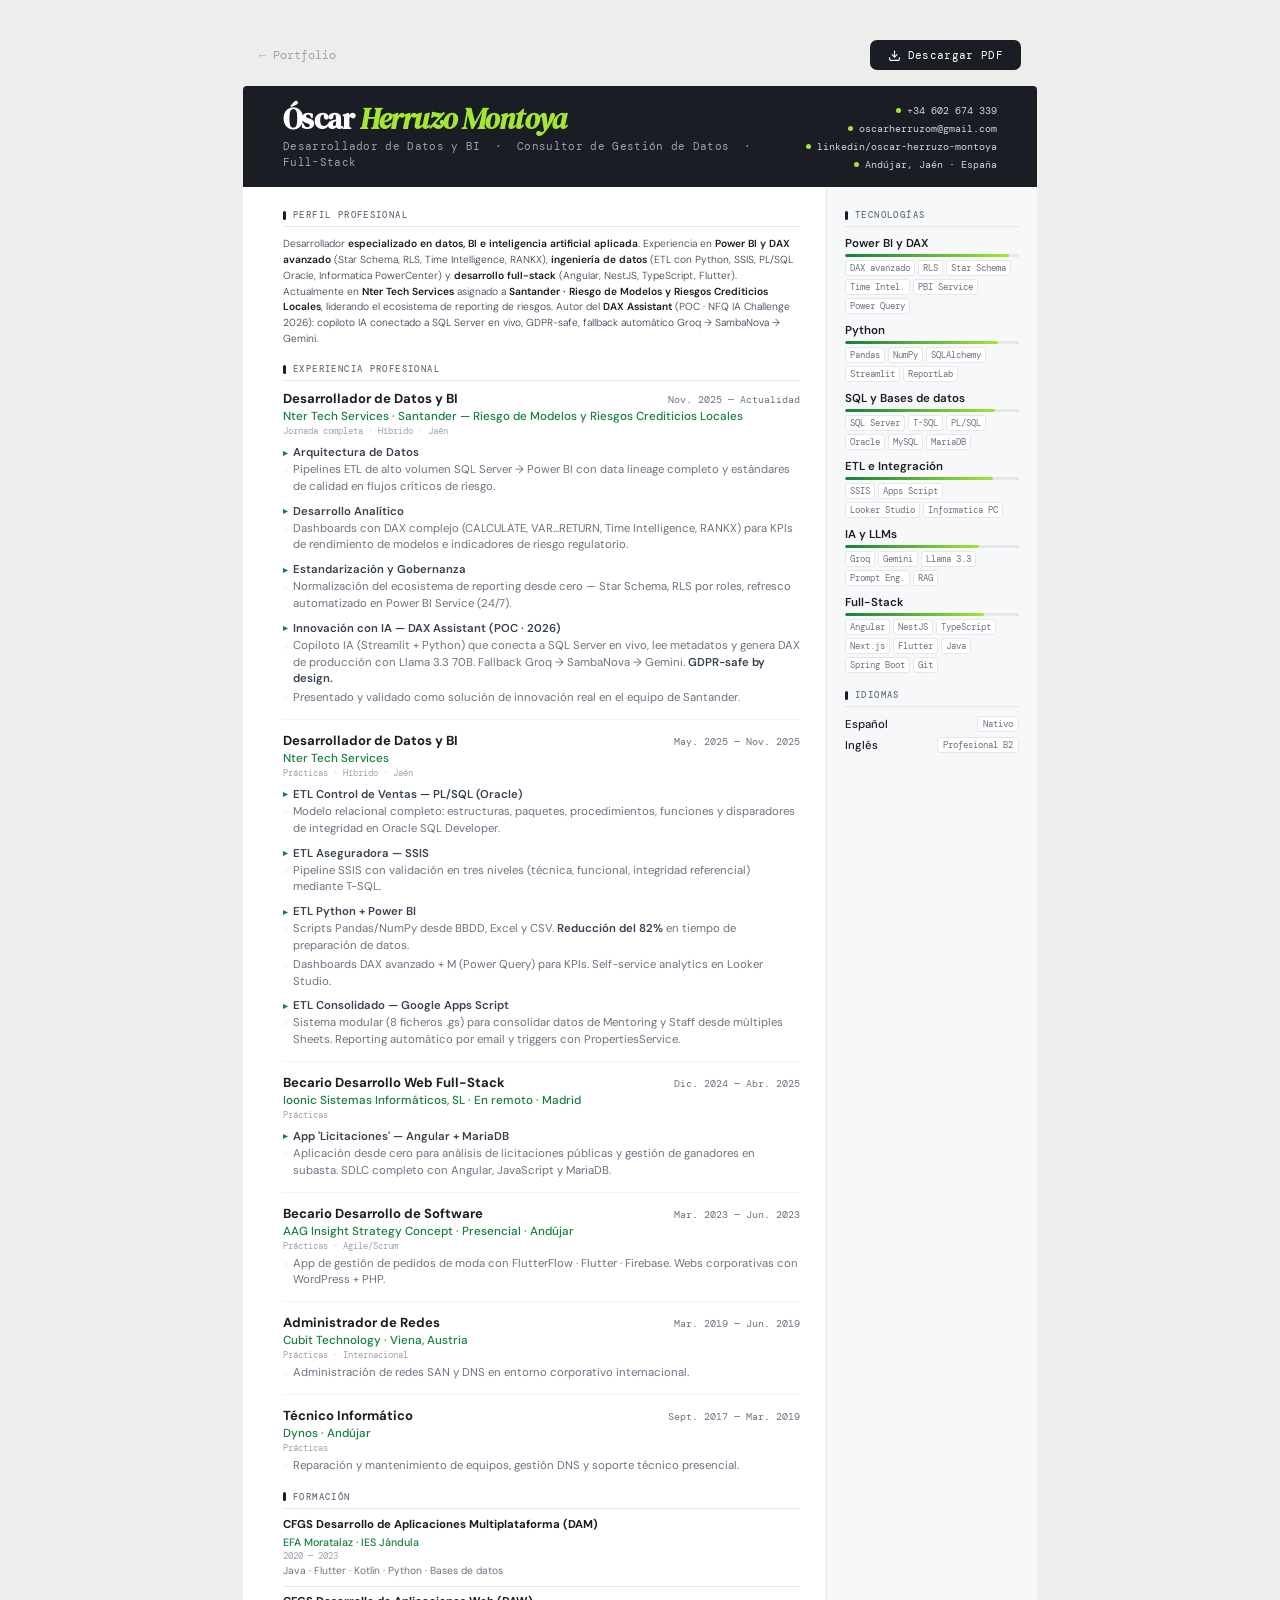
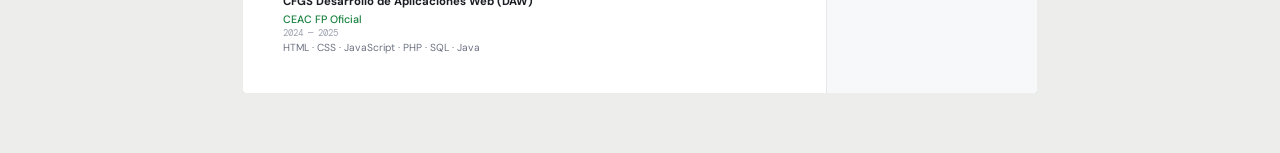
==== commit 9b6d7f3b: "feat: actualizar ubicación Granada, añadir proyectos Mimir/AnalytiQ/Mnemosine, botón descarga PDF" ====
--- a/cv.html
+++ b/cv.html
@@ -1,377 +1,381 @@
 <!DOCTYPE html>
 <html lang="es">
 <head>
-<meta charset="UTF-8">
-<meta name="viewport" content="width=device-width, initial-scale=1.0">
-<title>CV — Óscar Herruzo Montoya</title>
-<link rel="preconnect" href="https://fonts.googleapis.com">
-<link href="https://fonts.googleapis.com/css2?family=DM+Sans:wght@300;400;500;600&family=DM+Mono:wght@400;500&family=DM+Serif+Display&display=swap" rel="stylesheet">
-<style>
-/* Reset para móviles */
-html, body, * { 
-  -webkit-text-size-adjust: none !important; 
-  text-size-adjust: none !important; 
-}
-
-*, *::before, *::after { box-sizing: border-box; margin: 0; padding: 0; }
-:root {
-  --dark:#1A1D23; --mid:#374151; --gray:#6B7280;
-  --light:#F7F8FA; --border:#E5E7EB; --green:#15803D; --accent:#A3E635;
-  --cv-w: 794px;
-}
-
-html { overflow-x: hidden; }
-
-body {
-  font-family:'DM Sans',sans-serif; background:#EDEDEB; color:var(--dark);
-  min-height:100vh; display:flex; flex-direction:column; align-items:center;
-  padding:40px 0 60px;
-  overflow-x: hidden;
-}
-
-/* Barra superior minimalista */
-.top-bar {
-  width:100%; max-width:var(--cv-w);
-  display:flex; justify-content:space-between; align-items:center;
-  margin-bottom:16px; padding:0 16px;
-}
-.top-bar a { font-family:'DM Mono',monospace; font-size:.72rem; color:#9CA3AF; text-decoration:none; }
-.top-bar a:hover { color:var(--dark); }
-
-/* Contenedor del CV */
-.scale-shell {
-  width:100%;
-  max-width:var(--cv-w);
-  overflow: hidden; 
-}
-#cvDoc {
-  width:var(--cv-w); background:#fff;
-  box-shadow:0 6px 48px rgba(0,0,0,.13);
-  border-radius:4px; overflow:hidden; transform-origin:top left;
-}
-
-/* Cabecera Principal */
-.cv-head {
-  background:var(--dark); padding:18px 40px 16px;
-  display:grid; grid-template-columns:1fr auto; gap:20px; align-items:center;
-}
-.cv-name { font-family:'DM Serif Display',serif; font-size:1.8rem; color:#fff; line-height:1.06; letter-spacing:-.02em; margin-bottom:4px; }
-.cv-name em { color:var(--accent); font-style:italic; }
-.cv-role { font-family:'DM Mono',monospace; font-size:.66rem; color:#9CA3AF; letter-spacing:.03em; line-height:1.5; }
-.cv-contacts { display:flex; flex-direction:column; align-items:flex-end; gap:5px; flex-shrink:0; }
-.cv-ct { display:flex; align-items:center; gap:6px; font-family:'DM Mono',monospace; font-size:.65rem; color:#D1D5DB; white-space:nowrap; }
-.cv-ct a { color:#D1D5DB; text-decoration:none; }
-.ct-dot { width:5px; height:5px; background:var(--accent); border-radius:50%; flex-shrink:0; }
-
-/* Cuerpo del CV a 2 columnas */
-.cv-body {
-  display:grid;
-  grid-template-columns:1fr 210px;
-  background: linear-gradient(to right, #fff calc(100% - 210px), var(--light) calc(100% - 210px));
-}
-.cv-main { padding:22px 26px 22px 40px; border-right:1px solid var(--border); min-width:0; }
-.cv-side { padding:22px 18px; min-width:0; }
-
-/* Estructura general de las secciones */
-.sec { margin-bottom:16px; }
-.sec-title {
-  font-family:'DM Mono',monospace; font-size:.58rem; font-weight:500;
-  text-transform:uppercase; letter-spacing:.15em; color:var(--gray);
-  margin-bottom:9px; padding-bottom:5px; border-bottom:1px solid var(--border);
-  display:flex; align-items:center; gap:7px;
-}
-.sec-title::before { content:''; width:3px; height:9px; background:var(--dark); border-radius:2px; flex-shrink:0; }
-.summary { font-size:.64rem; color:var(--mid); line-height:1.55; font-weight:300; }
-.summary strong { color:var(--dark); font-weight:600; }
-
-.exp-item { margin-bottom:12px; padding-bottom:12px; border-bottom:1px solid #F3F4F6; }
-.exp-item:last-child { border-bottom:none; margin-bottom:0; padding-bottom:0; }
-.exp-row { display:flex; justify-content:space-between; align-items:baseline; gap:8px; margin-bottom:1px; flex-wrap:wrap; }
-.exp-title { font-size:.82rem; font-weight:700; color:var(--dark); }
-.exp-date  { font-family:'DM Mono',monospace; font-size:.6rem; color:var(--gray); white-space:nowrap; flex-shrink:0; }
-.exp-co    { font-size:.73rem; color:var(--green); font-weight:500; margin-bottom:1px; }
-.exp-type  { font-family:'DM Mono',monospace; font-size:.58rem; color:#9CA3AF; margin-bottom:4px; }
-.sub-proj  { margin-top:4px; padding-top:4px; }
-.sub-title { font-size:.71rem; font-weight:600; color:var(--mid); margin-bottom:2px; display:flex; align-items:center; gap:5px; }
-.sub-title::before { content:'▸'; color:var(--green); font-size:.58rem; flex-shrink:0; }
-.bullets { list-style:none; padding:0; display:flex; flex-direction:column; gap:2px; }
-.bullets li { font-size:.71rem; color:var(--gray); line-height:1.48; padding-left:10px; position:relative; }
-.bullets li::before { content:'○'; position:absolute; left:0; color:#D1D5DB; font-size:.52rem; top:3px; }
-.bullets li strong { color:var(--mid); font-weight:600; }
-
-.sk-item { margin-bottom:9px; }
-.sk-name { font-size:.72rem; font-weight:600; color:var(--dark); margin-bottom:3px; }
-.sk-bar-bg { background:var(--border); border-radius:2px; height:3px; overflow:hidden; margin-bottom:3px; }
-.sk-bar-fill { height:100%; border-radius:2px; background:linear-gradient(90deg,var(--green),var(--accent)); }
-.sk-tags { display:flex; flex-wrap:wrap; gap:3px; }
-.sk-tag { font-family:'DM Mono',monospace; font-size:.54rem; color:var(--gray); background:#fff; border:1px solid var(--border); border-radius:3px; padding:1px 4px; white-space:nowrap; }
-
-.edu-item { margin-bottom:8px; padding-bottom:8px; border-bottom:1px solid var(--border); }
-.edu-item:last-child { border-bottom:none; margin-bottom:0; padding-bottom:0; }
-.edu-title  { font-size:.71rem; font-weight:700; color:var(--dark); margin-bottom:2px; line-height:1.3; }
-.edu-place  { font-size:.67rem; color:var(--green); font-weight:500; margin-bottom:1px; }
-.edu-date   { font-family:'DM Mono',monospace; font-size:.57rem; color:#9CA3AF; margin-bottom:2px; }
-.edu-detail { font-size:.64rem; color:var(--gray); line-height:1.4; }
-
-.cert-item { margin-bottom:7px; padding-bottom:7px; border-bottom:1px solid var(--border); display:flex; gap:7px; align-items:flex-start; }
-.cert-item:last-child { border-bottom:none; margin-bottom:0; padding-bottom:0; }
-.cert-dot  { width:6px; height:6px; background:var(--accent); border-radius:50%; flex-shrink:0; margin-top:4px; }
-.cert-name { font-size:.69rem; font-weight:600; color:var(--dark); line-height:1.3; margin-bottom:1px; }
-.cert-org  { font-size:.63rem; color:var(--green); margin-bottom:1px; }
-.cert-date { font-family:'DM Mono',monospace; font-size:.56rem; color:#9CA3AF; }
-
-.lang-row { display:flex; justify-content:space-between; align-items:center; margin-bottom:5px; }
-.lang-name { font-size:.71rem; font-weight:500; color:var(--dark); }
-.lang-lvl  { font-family:'DM Mono',monospace; font-size:.57rem; color:var(--gray); background:#fff; border:1px solid var(--border); border-radius:3px; padding:1px 5px; }
-
-@media(max-width:600px){
-  body { padding:16px 0 40px; }
-  .top-bar { padding:0 12px; }
-}
-</style>
+  <meta charset="UTF-8">
+  <meta name="viewport" content="width=device-width, initial-scale=1.0">
+  <title>CV — Óscar Herruzo Montoya</title>
+  <link rel="preconnect" href="https://fonts.googleapis.com">
+  <link href="https://fonts.googleapis.com/css2?family=DM+Sans:wght@300;400;500;600&family=DM+Mono:wght@400;500&family=DM+Serif+Display&display=swap" rel="stylesheet">
+  <style>
+    /* Reset para móviles */
+    html, body, * {
+      -webkit-text-size-adjust: none !important;
+      text-size-adjust: none !important;
+    }
+
+    *, *::before, *::after { box-sizing: border-box; margin: 0; padding: 0; }
+    :root {
+      --dark:#1A1D23; --mid:#374151; --gray:#6B7280;
+      --light:#F7F8FA; --border:#E5E7EB; --green:#15803D; --accent:#A3E635;
+      --cv-w: 794px;
+    }
+
+    html { overflow-x: hidden; }
+
+    body {
+      font-family:'DM Sans',sans-serif; background:#EDEDEB; color:var(--dark);
+      min-height:100vh; display:flex; flex-direction:column; align-items:center;
+      padding:40px 0 60px;
+      overflow-x: hidden;
+    }
+
+    /* Barra superior minimalista */
+    .top-bar {
+      width:100%; max-width:var(--cv-w);
+      display:flex; justify-content:space-between; align-items:center;
+      margin-bottom:16px; padding:0 16px;
+    }
+    .top-bar a { font-family:'DM Mono',monospace; font-size:.72rem; color:#9CA3AF; text-decoration:none; }
+    .top-bar a:hover { color:var(--dark); }
+
+    /* Contenedor del CV */
+    .scale-shell {
+      width:100%;
+      max-width:var(--cv-w);
+      overflow: hidden;
+    }
+    #cvDoc {
+      width:var(--cv-w); background:#fff;
+      box-shadow:0 6px 48px rgba(0,0,0,.13);
+      border-radius:4px; overflow:hidden; transform-origin:top left;
+    }
+
+    /* Cabecera Principal */
+    .cv-head {
+      background:var(--dark); padding:18px 40px 16px;
+      display:grid; grid-template-columns:1fr auto; gap:20px; align-items:center;
+    }
+    .cv-name { font-family:'DM Serif Display',serif; font-size:1.8rem; color:#fff; line-height:1.06; letter-spacing:-.02em; margin-bottom:4px; }
+    .cv-name em { color:var(--accent); font-style:italic; }
+    .cv-role { font-family:'DM Mono',monospace; font-size:.66rem; color:#9CA3AF; letter-spacing:.03em; line-height:1.5; }
+    .cv-contacts { display:flex; flex-direction:column; align-items:flex-end; gap:5px; flex-shrink:0; }
+    .cv-ct { display:flex; align-items:center; gap:6px; font-family:'DM Mono',monospace; font-size:.65rem; color:#D1D5DB; white-space:nowrap; }
+    .cv-ct a { color:#D1D5DB; text-decoration:none; }
+    .ct-dot { width:5px; height:5px; background:var(--accent); border-radius:50%; flex-shrink:0; }
+
+    /* Cuerpo del CV a 2 columnas */
+    .cv-body {
+      display:grid;
+      grid-template-columns:1fr 210px;
+      background: linear-gradient(to right, #fff calc(100% - 210px), var(--light) calc(100% - 210px));
+    }
+    .cv-main { padding:22px 26px 22px 40px; border-right:1px solid var(--border); min-width:0; }
+    .cv-side { padding:22px 18px; min-width:0; }
+
+    /* Estructura general de las secciones */
+    .sec { margin-bottom:16px; }
+    .sec-title {
+      font-family:'DM Mono',monospace; font-size:.58rem; font-weight:500;
+      text-transform:uppercase; letter-spacing:.15em; color:var(--gray);
+      margin-bottom:9px; padding-bottom:5px; border-bottom:1px solid var(--border);
+      display:flex; align-items:center; gap:7px;
+    }
+    .sec-title::before { content:''; width:3px; height:9px; background:var(--dark); border-radius:2px; flex-shrink:0; }
+    .summary { font-size:.64rem; color:var(--mid); line-height:1.55; font-weight:300; }
+    .summary strong { color:var(--dark); font-weight:600; }
+
+    .exp-item { margin-bottom:12px; padding-bottom:12px; border-bottom:1px solid #F3F4F6; }
+    .exp-item:last-child { border-bottom:none; margin-bottom:0; padding-bottom:0; }
+    .exp-row { display:flex; justify-content:space-between; align-items:baseline; gap:8px; margin-bottom:1px; flex-wrap:wrap; }
+    .exp-title { font-size:.82rem; font-weight:700; color:var(--dark); }
+    .exp-date  { font-family:'DM Mono',monospace; font-size:.6rem; color:var(--gray); white-space:nowrap; flex-shrink:0; }
+    .exp-co    { font-size:.73rem; color:var(--green); font-weight:500; margin-bottom:1px; }
+    .exp-type  { font-family:'DM Mono',monospace; font-size:.58rem; color:#9CA3AF; margin-bottom:4px; }
+    .sub-proj  { margin-top:4px; padding-top:4px; }
+    .sub-title { font-size:.71rem; font-weight:600; color:var(--mid); margin-bottom:2px; display:flex; align-items:center; gap:5px; }
+    .sub-title::before { content:'▸'; color:var(--green); font-size:.58rem; flex-shrink:0; }
+    .bullets { list-style:none; padding:0; display:flex; flex-direction:column; gap:2px; }
+    .bullets li { font-size:.71rem; color:var(--gray); line-height:1.48; padding-left:10px; position:relative; }
+    .bullets li::before { content:'○'; position:absolute; left:0; color:#D1D5DB; font-size:.52rem; top:3px; }
+    .bullets li strong { color:var(--mid); font-weight:600; }
+
+    .sk-item { margin-bottom:9px; }
+    .sk-name { font-size:.72rem; font-weight:600; color:var(--dark); margin-bottom:3px; }
+    .sk-bar-bg { background:var(--border); border-radius:2px; height:3px; overflow:hidden; margin-bottom:3px; }
+    .sk-bar-fill { height:100%; border-radius:2px; background:linear-gradient(90deg,var(--green),var(--accent)); }
+    .sk-tags { display:flex; flex-wrap:wrap; gap:3px; }
+    .sk-tag { font-family:'DM Mono',monospace; font-size:.54rem; color:var(--gray); background:#fff; border:1px solid var(--border); border-radius:3px; padding:1px 4px; white-space:nowrap; }
+
+    .edu-item { margin-bottom:8px; padding-bottom:8px; border-bottom:1px solid var(--border); }
+    .edu-item:last-child { border-bottom:none; margin-bottom:0; padding-bottom:0; }
+    .edu-title  { font-size:.71rem; font-weight:700; color:var(--dark); margin-bottom:2px; line-height:1.3; }
+    .edu-place  { font-size:.67rem; color:var(--green); font-weight:500; margin-bottom:1px; }
+    .edu-date   { font-family:'DM Mono',monospace; font-size:.57rem; color:#9CA3AF; margin-bottom:2px; }
+    .edu-detail { font-size:.64rem; color:var(--gray); line-height:1.4; }
+
+    .cert-item { margin-bottom:7px; padding-bottom:7px; border-bottom:1px solid var(--border); display:flex; gap:7px; align-items:flex-start; }
+    .cert-item:last-child { border-bottom:none; margin-bottom:0; padding-bottom:0; }
+    .cert-dot  { width:6px; height:6px; background:var(--accent); border-radius:50%; flex-shrink:0; margin-top:4px; }
+    .cert-name { font-size:.69rem; font-weight:600; color:var(--dark); line-height:1.3; margin-bottom:1px; }
+    .cert-org  { font-size:.63rem; color:var(--green); margin-bottom:1px; }
+    .cert-date { font-family:'DM Mono',monospace; font-size:.56rem; color:#9CA3AF; }
+
+    .lang-row { display:flex; justify-content:space-between; align-items:center; margin-bottom:5px; }
+    .lang-name { font-size:.71rem; font-weight:500; color:var(--dark); }
+    .lang-lvl  { font-family:'DM Mono',monospace; font-size:.57rem; color:var(--gray); background:#fff; border:1px solid var(--border); border-radius:3px; padding:1px 5px; }
+
+    @media(max-width:600px){
+      body { padding:16px 0 40px; }
+      .top-bar { padding:0 12px; }
+    }
+  </style>
 </head>
 <body>
 
-<div class="top-bar">
+<div class="top-bar" style="display:flex;justify-content:space-between;align-items:center;">
   <a href="index.html">← Portfolio</a>
+  <a href="cv_oscar_herruzo.pdf" download="CV_Oscar_Herruzo_Montoya.pdf" style="display:inline-flex;align-items:center;gap:7px;background:#1A1D23;color:#fff;border:none;padding:8px 18px;border-radius:7px;font-family:'DM Mono',monospace;font-size:.7rem;cursor:pointer;letter-spacing:.03em;text-decoration:none;">
+    <svg width="13" height="13" viewBox="0 0 24 24" fill="none" stroke="currentColor" stroke-width="2"><path d="M21 15v4a2 2 0 0 1-2 2H5a2 2 0 0 1-2-2v-4"/><polyline points="7 10 12 15 17 10"/><line x1="12" y1="15" x2="12" y2="3"/></svg>
+    Descargar PDF
+  </a>
 </div>
 
 <div class="scale-shell" id="scaleShell">
-<div id="cvDoc">
-
-  <div class="cv-head">
-    <div>
-      <h1 class="cv-name">Óscar <em>Herruzo Montoya</em></h1>
-      <p class="cv-role">Desarrollador de Datos y BI &nbsp;·&nbsp; Consultor de Gestión de Datos &nbsp;·&nbsp; Full-Stack</p>
+  <div id="cvDoc">
+
+    <div class="cv-head">
+      <div>
+        <h1 class="cv-name">Óscar <em>Herruzo Montoya</em></h1>
+        <p class="cv-role">Desarrollador de Datos y BI &nbsp;·&nbsp; Consultor de Gestión de Datos &nbsp;·&nbsp; Full-Stack</p>
+      </div>
+      <div class="cv-contacts">
+        <div class="cv-ct"><span class="ct-dot"></span><a href="tel:+34602674339">+34 602 674 339</a></div>
+        <div class="cv-ct"><span class="ct-dot"></span><a id="cvEmail" href="#"></a></div>
+        <div class="cv-ct"><span class="ct-dot"></span><a href="https://linkedin.com/in/oscar-herruzo-montoya-640683214" target="_blank">linkedin/oscar-herruzo-montoya</a></div>
+        <div class="cv-ct"><span class="ct-dot"></span>Andújar, Jaén · España</div>
+      </div>
     </div>
-    <div class="cv-contacts">
-      <div class="cv-ct"><span class="ct-dot"></span><a href="tel:+34602674339">+34 602 674 339</a></div>
-      <div class="cv-ct"><span class="ct-dot"></span><a id="cvEmail" href="#"></a></div>
-      <div class="cv-ct"><span class="ct-dot"></span><a href="https://linkedin.com/in/oscar-herruzo-montoya-640683214" target="_blank">linkedin/oscar-herruzo-montoya</a></div>
-      <div class="cv-ct"><span class="ct-dot"></span>Andújar, Jaén · España</div>
+
+    <div class="cv-body">
+      <div class="cv-main">
+
+        <div class="sec">
+          <p class="sec-title">Perfil profesional</p>
+          <p class="summary">
+            Desarrollador <strong>especializado en datos, BI e inteligencia artificial aplicada</strong>.
+            Experiencia en <strong>Power BI y DAX avanzado</strong> (Star Schema, RLS, Time Intelligence, RANKX),
+            <strong>ingeniería de datos</strong> (ETL con Python, SSIS, PL/SQL Oracle, Informatica PowerCenter) y
+            <strong>desarrollo full-stack</strong> (Angular, NestJS, TypeScript, Flutter). Actualmente en
+            <strong>Nter Tech Services</strong> asignado a <strong>Santander · Riesgo de Modelos y Riesgos Crediticios Locales</strong>,
+            liderando el ecosistema de reporting de riesgos. Autor del <strong>DAX Assistant</strong>
+            (POC · NFQ IA Challenge 2026): copiloto IA conectado a SQL Server en vivo, GDPR-safe,
+            fallback automático Groq → SambaNova → Gemini.
+          </p>
+        </div>
+
+        <div class="sec">
+          <p class="sec-title">Experiencia profesional</p>
+
+          <div class="exp-item">
+            <div class="exp-row">
+              <span class="exp-title">Desarrollador de Datos y BI</span>
+              <span class="exp-date">Nov. 2025 — Actualidad</span>
+            </div>
+            <p class="exp-co">Nter Tech Services · Santander — Riesgo de Modelos y Riesgos Crediticios Locales</p>
+            <p class="exp-type">Jornada completa · Híbrido · Jaén</p>
+            <div class="sub-proj">
+              <p class="sub-title">Arquitectura de Datos</p>
+              <ul class="bullets"><li>Pipelines ETL de alto volumen SQL Server → Power BI con data lineage completo y estándares de calidad en flujos críticos de riesgo.</li></ul>
+            </div>
+            <div class="sub-proj">
+              <p class="sub-title">Desarrollo Analítico</p>
+              <ul class="bullets"><li>Dashboards con DAX complejo (CALCULATE, VAR…RETURN, Time Intelligence, RANKX) para KPIs de rendimiento de modelos e indicadores de riesgo regulatorio.</li></ul>
+            </div>
+            <div class="sub-proj">
+              <p class="sub-title">Estandarización y Gobernanza</p>
+              <ul class="bullets"><li>Normalización del ecosistema de reporting desde cero — Star Schema, RLS por roles, refresco automatizado en Power BI Service (24/7).</li></ul>
+            </div>
+            <div class="sub-proj">
+              <p class="sub-title">Innovación con IA — DAX Assistant (POC · 2026)</p>
+              <ul class="bullets">
+                <li>Copiloto IA (Streamlit + Python) que conecta a SQL Server en vivo, lee metadatos y genera DAX de producción con Llama 3.3 70B. Fallback Groq → SambaNova → Gemini. <strong>GDPR-safe by design.</strong></li>
+                <li>Presentado y validado como solución de innovación real en el equipo de Santander.</li>
+              </ul>
+            </div>
+          </div>
+
+          <div class="exp-item">
+            <div class="exp-row">
+              <span class="exp-title">Desarrollador de Datos y BI</span>
+              <span class="exp-date">May. 2025 — Nov. 2025</span>
+            </div>
+            <p class="exp-co">Nter Tech Services</p>
+            <p class="exp-type">Prácticas · Híbrido · Jaén</p>
+            <div class="sub-proj">
+              <p class="sub-title">ETL Control de Ventas — PL/SQL (Oracle)</p>
+              <ul class="bullets"><li>Modelo relacional completo: estructuras, paquetes, procedimientos, funciones y disparadores de integridad en Oracle SQL Developer.</li></ul>
+            </div>
+            <div class="sub-proj">
+              <p class="sub-title">ETL Aseguradora — SSIS</p>
+              <ul class="bullets"><li>Pipeline SSIS con validación en tres niveles (técnica, funcional, integridad referencial) mediante T-SQL.</li></ul>
+            </div>
+            <div class="sub-proj">
+              <p class="sub-title">ETL Python + Power BI</p>
+              <ul class="bullets">
+                <li>Scripts Pandas/NumPy desde BBDD, Excel y CSV. <strong>Reducción del 82%</strong> en tiempo de preparación de datos.</li>
+                <li>Dashboards DAX avanzado + M (Power Query) para KPIs. Self-service analytics en Looker Studio.</li>
+              </ul>
+            </div>
+            <div class="sub-proj">
+              <p class="sub-title">ETL Consolidado — Google Apps Script</p>
+              <ul class="bullets"><li>Sistema modular (8 ficheros .gs) para consolidar datos de Mentoring y Staff desde múltiples Sheets. Reporting automático por email y triggers con PropertiesService.</li></ul>
+            </div>
+          </div>
+
+          <div class="exp-item">
+            <div class="exp-row">
+              <span class="exp-title">Becario Desarrollo Web Full-Stack</span>
+              <span class="exp-date">Dic. 2024 — Abr. 2025</span>
+            </div>
+            <p class="exp-co">Ioonic Sistemas Informáticos, SL · En remoto · Madrid</p>
+            <p class="exp-type">Prácticas</p>
+            <div class="sub-proj">
+              <p class="sub-title">App 'Licitaciones' — Angular + MariaDB</p>
+              <ul class="bullets"><li>Aplicación desde cero para análisis de licitaciones públicas y gestión de ganadores en subasta. SDLC completo con Angular, JavaScript y MariaDB.</li></ul>
+            </div>
+          </div>
+
+          <div class="exp-item">
+            <div class="exp-row">
+              <span class="exp-title">Becario Desarrollo de Software</span>
+              <span class="exp-date">Mar. 2023 — Jun. 2023</span>
+            </div>
+            <p class="exp-co">AAG Insight Strategy Concept · Presencial · Andújar</p>
+            <p class="exp-type">Prácticas · Agile/Scrum</p>
+            <ul class="bullets" style="margin-top:3px;"><li>App de gestión de pedidos de moda con FlutterFlow · Flutter · Firebase. Webs corporativas con WordPress + PHP.</li></ul>
+          </div>
+
+          <div class="exp-item">
+            <div class="exp-row">
+              <span class="exp-title">Administrador de Redes</span>
+              <span class="exp-date">Mar. 2019 — Jun. 2019</span>
+            </div>
+            <p class="exp-co">Cubit Technology · Viena, Austria</p>
+            <p class="exp-type">Prácticas · Internacional</p>
+            <ul class="bullets" style="margin-top:3px;"><li>Administración de redes SAN y DNS en entorno corporativo internacional.</li></ul>
+          </div>
+
+          <div class="exp-item">
+            <div class="exp-row">
+              <span class="exp-title">Técnico Informático</span>
+              <span class="exp-date">Sept. 2017 — Mar. 2019</span>
+            </div>
+            <p class="exp-co">Dynos · Andújar</p>
+            <p class="exp-type">Prácticas</p>
+            <ul class="bullets" style="margin-top:3px;"><li>Reparación y mantenimiento de equipos, gestión DNS y soporte técnico presencial.</li></ul>
+          </div>
+
+        </div>
+
+        <div class="sec">
+          <p class="sec-title">Formación</p>
+          <div class="edu-item">
+            <p class="edu-title">CFGS Desarrollo de Aplicaciones Multiplataforma (DAM)</p>
+            <p class="edu-place">EFA Moratalaz · IES Jándula</p>
+            <p class="edu-date">2020 — 2023</p>
+            <p class="edu-detail">Java · Flutter · Kotlin · Python · Bases de datos</p>
+          </div>
+          <div class="edu-item">
+            <p class="edu-title">CFGS Desarrollo de Aplicaciones Web (DAW)</p>
+            <p class="edu-place">CEAC FP Oficial</p>
+            <p class="edu-date">2024 — 2025</p>
+            <p class="edu-detail">HTML · CSS · JavaScript · PHP · SQL · Java</p>
+          </div>
+        </div>
+
+      </div>
+
+      <div class="cv-side">
+
+        <div class="sec">
+          <p class="sec-title">Tecnologías</p>
+          <div class="sk-item">
+            <p class="sk-name">Power BI y DAX</p>
+            <div class="sk-bar-bg"><div class="sk-bar-fill" style="width:94%"></div></div>
+            <div class="sk-tags"><span class="sk-tag">DAX avanzado</span><span class="sk-tag">RLS</span><span class="sk-tag">Star Schema</span><span class="sk-tag">Time Intel.</span><span class="sk-tag">PBI Service</span><span class="sk-tag">Power Query</span></div>
+          </div>
+          <div class="sk-item">
+            <p class="sk-name">Python</p>
+            <div class="sk-bar-bg"><div class="sk-bar-fill" style="width:88%"></div></div>
+            <div class="sk-tags"><span class="sk-tag">Pandas</span><span class="sk-tag">NumPy</span><span class="sk-tag">SQLAlchemy</span><span class="sk-tag">Streamlit</span><span class="sk-tag">ReportLab</span></div>
+          </div>
+          <div class="sk-item">
+            <p class="sk-name">SQL y Bases de datos</p>
+            <div class="sk-bar-bg"><div class="sk-bar-fill" style="width:86%"></div></div>
+            <div class="sk-tags"><span class="sk-tag">SQL Server</span><span class="sk-tag">T-SQL</span><span class="sk-tag">PL/SQL</span><span class="sk-tag">Oracle</span><span class="sk-tag">MySQL</span><span class="sk-tag">MariaDB</span></div>
+          </div>
+          <div class="sk-item">
+            <p class="sk-name">ETL e Integración</p>
+            <div class="sk-bar-bg"><div class="sk-bar-fill" style="width:85%"></div></div>
+            <div class="sk-tags"><span class="sk-tag">SSIS</span><span class="sk-tag">Apps Script</span><span class="sk-tag">Looker Studio</span><span class="sk-tag">Informatica PC</span></div>
+          </div>
+          <div class="sk-item">
+            <p class="sk-name">IA y LLMs</p>
+            <div class="sk-bar-bg"><div class="sk-bar-fill" style="width:77%"></div></div>
+            <div class="sk-tags"><span class="sk-tag">Groq</span><span class="sk-tag">Gemini</span><span class="sk-tag">Llama 3.3</span><span class="sk-tag">Prompt Eng.</span><span class="sk-tag">RAG</span></div>
+          </div>
+          <div class="sk-item">
+            <p class="sk-name">Full-Stack</p>
+            <div class="sk-bar-bg"><div class="sk-bar-fill" style="width:80%"></div></div>
+            <div class="sk-tags"><span class="sk-tag">Angular</span><span class="sk-tag">NestJS</span><span class="sk-tag">TypeScript</span><span class="sk-tag">Next.js</span><span class="sk-tag">Flutter</span><span class="sk-tag">Java</span><span class="sk-tag">Spring Boot</span><span class="sk-tag">Git</span></div>
+          </div>
+        </div>
+
+        <div class="sec">
+          <p class="sec-title">Idiomas</p>
+          <div class="lang-row"><span class="lang-name">Español</span><span class="lang-lvl">Nativo</span></div>
+          <div class="lang-row"><span class="lang-name">Inglés</span><span class="lang-lvl">Profesional B2</span></div>
+        </div>
+
+      </div>
     </div>
+
   </div>
-
-  <div class="cv-body">
-    <div class="cv-main">
-
-      <div class="sec">
-        <p class="sec-title">Perfil profesional</p>
-        <p class="summary">
-          Desarrollador <strong>especializado en datos, BI e inteligencia artificial aplicada</strong>.
-          Experiencia en <strong>Power BI y DAX avanzado</strong> (Star Schema, RLS, Time Intelligence, RANKX),
-          <strong>ingeniería de datos</strong> (ETL con Python, SSIS, PL/SQL Oracle, Informatica PowerCenter) y
-          <strong>desarrollo full-stack</strong> (Angular, NestJS, TypeScript, Flutter). Actualmente en
-          <strong>Nter Tech Services</strong> asignado a <strong>Santander · Riesgo de Modelos y Riesgos Crediticios Locales</strong>,
-          liderando el ecosistema de reporting de riesgos. Autor del <strong>DAX Assistant</strong>
-          (POC · NFQ IA Challenge 2026): copiloto IA conectado a SQL Server en vivo, GDPR-safe,
-          fallback automático Groq → SambaNova → Gemini.
-        </p>
-      </div>
-
-      <div class="sec">
-        <p class="sec-title">Experiencia profesional</p>
-
-        <div class="exp-item">
-          <div class="exp-row">
-            <span class="exp-title">Desarrollador de Datos y BI</span>
-            <span class="exp-date">Nov. 2025 — Actualidad</span>
-          </div>
-          <p class="exp-co">Nter Tech Services · Santander — Riesgo de Modelos y Riesgos Crediticios Locales</p>
-          <p class="exp-type">Jornada completa · Híbrido · Jaén</p>
-          <div class="sub-proj">
-            <p class="sub-title">Arquitectura de Datos</p>
-            <ul class="bullets"><li>Pipelines ETL de alto volumen SQL Server → Power BI con data lineage completo y estándares de calidad en flujos críticos de riesgo.</li></ul>
-          </div>
-          <div class="sub-proj">
-            <p class="sub-title">Desarrollo Analítico</p>
-            <ul class="bullets"><li>Dashboards con DAX complejo (CALCULATE, VAR…RETURN, Time Intelligence, RANKX) para KPIs de rendimiento de modelos e indicadores de riesgo regulatorio.</li></ul>
-          </div>
-          <div class="sub-proj">
-            <p class="sub-title">Estandarización y Gobernanza</p>
-            <ul class="bullets"><li>Normalización del ecosistema de reporting desde cero — Star Schema, RLS por roles, refresco automatizado en Power BI Service (24/7).</li></ul>
-          </div>
-          <div class="sub-proj">
-            <p class="sub-title">Innovación con IA — DAX Assistant (POC · 2026)</p>
-            <ul class="bullets">
-              <li>Copiloto IA (Streamlit + Python) que conecta a SQL Server en vivo, lee metadatos y genera DAX de producción con Llama 3.3 70B. Fallback Groq → SambaNova → Gemini. <strong>GDPR-safe by design.</strong></li>
-              <li>Presentado y validado como solución de innovación real en el equipo de Santander.</li>
-            </ul>
-          </div>
-        </div>
-
-        <div class="exp-item">
-          <div class="exp-row">
-            <span class="exp-title">Desarrollador de Datos y BI</span>
-            <span class="exp-date">May. 2025 — Nov. 2025</span>
-          </div>
-          <p class="exp-co">Nter Tech Services</p>
-          <p class="exp-type">Prácticas · Híbrido · Jaén</p>
-          <div class="sub-proj">
-            <p class="sub-title">ETL Control de Ventas — PL/SQL (Oracle)</p>
-            <ul class="bullets"><li>Modelo relacional completo: estructuras, paquetes, procedimientos, funciones y disparadores de integridad en Oracle SQL Developer.</li></ul>
-          </div>
-          <div class="sub-proj">
-            <p class="sub-title">ETL Aseguradora — SSIS</p>
-            <ul class="bullets"><li>Pipeline SSIS con validación en tres niveles (técnica, funcional, integridad referencial) mediante T-SQL.</li></ul>
-          </div>
-          <div class="sub-proj">
-            <p class="sub-title">ETL Python + Power BI</p>
-            <ul class="bullets">
-              <li>Scripts Pandas/NumPy desde BBDD, Excel y CSV. <strong>Reducción del 82%</strong> en tiempo de preparación de datos.</li>
-              <li>Dashboards DAX avanzado + M (Power Query) para KPIs. Self-service analytics en Looker Studio.</li>
-            </ul>
-          </div>
-          <div class="sub-proj">
-            <p class="sub-title">ETL Consolidado — Google Apps Script</p>
-            <ul class="bullets"><li>Sistema modular (8 ficheros .gs) para consolidar datos de Mentoring y Staff desde múltiples Sheets. Reporting automático por email y triggers con PropertiesService.</li></ul>
-          </div>
-        </div>
-
-        <div class="exp-item">
-          <div class="exp-row">
-            <span class="exp-title">Becario Desarrollo Web Full-Stack</span>
-            <span class="exp-date">Dic. 2024 — Abr. 2025</span>
-          </div>
-          <p class="exp-co">Ioonic Sistemas Informáticos, SL · En remoto · Madrid</p>
-          <p class="exp-type">Prácticas</p>
-          <div class="sub-proj">
-            <p class="sub-title">App 'Licitaciones' — Angular + MariaDB</p>
-            <ul class="bullets"><li>Aplicación desde cero para análisis de licitaciones públicas y gestión de ganadores en subasta. SDLC completo con Angular, JavaScript y MariaDB.</li></ul>
-          </div>
-        </div>
-
-        <div class="exp-item">
-          <div class="exp-row">
-            <span class="exp-title">Becario Desarrollo de Software</span>
-            <span class="exp-date">Mar. 2023 — Jun. 2023</span>
-          </div>
-          <p class="exp-co">AAG Insight Strategy Concept · Presencial · Andújar</p>
-          <p class="exp-type">Prácticas · Agile/Scrum</p>
-          <ul class="bullets" style="margin-top:3px;"><li>App de gestión de pedidos de moda con FlutterFlow · Flutter · Firebase. Webs corporativas con WordPress + PHP.</li></ul>
-        </div>
-
-        <div class="exp-item">
-          <div class="exp-row">
-            <span class="exp-title">Administrador de Redes</span>
-            <span class="exp-date">Mar. 2019 — Jun. 2019</span>
-          </div>
-          <p class="exp-co">Cubit Technology · Viena, Austria</p>
-          <p class="exp-type">Prácticas · Internacional</p>
-          <ul class="bullets" style="margin-top:3px;"><li>Administración de redes SAN y DNS en entorno corporativo internacional.</li></ul>
-        </div>
-
-        <div class="exp-item">
-          <div class="exp-row">
-            <span class="exp-title">Técnico Informático</span>
-            <span class="exp-date">Sept. 2017 — Mar. 2019</span>
-          </div>
-          <p class="exp-co">Dynos · Andújar</p>
-          <p class="exp-type">Prácticas</p>
-          <ul class="bullets" style="margin-top:3px;"><li>Reparación y mantenimiento de equipos, gestión DNS y soporte técnico presencial.</li></ul>
-        </div>
-
-      </div>
-
-      <div class="sec">
-        <p class="sec-title">Formación</p>
-        <div class="edu-item">
-          <p class="edu-title">CFGS Desarrollo de Aplicaciones Multiplataforma (DAM)</p>
-          <p class="edu-place">EFA Moratalaz · IES Jándula</p>
-          <p class="edu-date">2020 — 2023</p>
-          <p class="edu-detail">Java · Flutter · Kotlin · Python · Bases de datos</p>
-        </div>
-        <div class="edu-item">
-          <p class="edu-title">CFGS Desarrollo de Aplicaciones Web (DAW)</p>
-          <p class="edu-place">CEAC FP Oficial</p>
-          <p class="edu-date">2024 — 2025</p>
-          <p class="edu-detail">HTML · CSS · JavaScript · PHP · SQL · Java</p>
-        </div>
-      </div>
-
-    </div>
-
-    <div class="cv-side">
-
-      <div class="sec">
-        <p class="sec-title">Tecnologías</p>
-        <div class="sk-item">
-          <p class="sk-name">Power BI y DAX</p>
-          <div class="sk-bar-bg"><div class="sk-bar-fill" style="width:94%"></div></div>
-          <div class="sk-tags"><span class="sk-tag">DAX avanzado</span><span class="sk-tag">RLS</span><span class="sk-tag">Star Schema</span><span class="sk-tag">Time Intel.</span><span class="sk-tag">PBI Service</span><span class="sk-tag">Power Query</span></div>
-        </div>
-        <div class="sk-item">
-          <p class="sk-name">Python</p>
-          <div class="sk-bar-bg"><div class="sk-bar-fill" style="width:88%"></div></div>
-          <div class="sk-tags"><span class="sk-tag">Pandas</span><span class="sk-tag">NumPy</span><span class="sk-tag">SQLAlchemy</span><span class="sk-tag">Streamlit</span><span class="sk-tag">ReportLab</span></div>
-        </div>
-        <div class="sk-item">
-          <p class="sk-name">SQL y Bases de datos</p>
-          <div class="sk-bar-bg"><div class="sk-bar-fill" style="width:86%"></div></div>
-          <div class="sk-tags"><span class="sk-tag">SQL Server</span><span class="sk-tag">T-SQL</span><span class="sk-tag">PL/SQL</span><span class="sk-tag">Oracle</span><span class="sk-tag">MySQL</span><span class="sk-tag">MariaDB</span></div>
-        </div>
-        <div class="sk-item">
-          <p class="sk-name">ETL e Integración</p>
-          <div class="sk-bar-bg"><div class="sk-bar-fill" style="width:85%"></div></div>
-          <div class="sk-tags"><span class="sk-tag">SSIS</span><span class="sk-tag">Apps Script</span><span class="sk-tag">Looker Studio</span><span class="sk-tag">Informatica PC</span></div>
-        </div>
-        <div class="sk-item">
-          <p class="sk-name">IA y LLMs</p>
-          <div class="sk-bar-bg"><div class="sk-bar-fill" style="width:77%"></div></div>
-          <div class="sk-tags"><span class="sk-tag">Groq</span><span class="sk-tag">Gemini</span><span class="sk-tag">Llama 3.3</span><span class="sk-tag">Prompt Eng.</span><span class="sk-tag">RAG</span></div>
-        </div>
-        <div class="sk-item">
-          <p class="sk-name">Full-Stack</p>
-          <div class="sk-bar-bg"><div class="sk-bar-fill" style="width:80%"></div></div>
-          <div class="sk-tags"><span class="sk-tag">Angular</span><span class="sk-tag">NestJS</span><span class="sk-tag">TypeScript</span><span class="sk-tag">Next.js</span><span class="sk-tag">Flutter</span><span class="sk-tag">Java</span><span class="sk-tag">Spring Boot</span><span class="sk-tag">Git</span></div>
-        </div>
-      </div>
-
-      <div class="sec">
-        <p class="sec-title">Idiomas</p>
-        <div class="lang-row"><span class="lang-name">Español</span><span class="lang-lvl">Nativo</span></div>
-        <div class="lang-row"><span class="lang-name">Inglés</span><span class="lang-lvl">Profesional B2</span></div>
-      </div>
-
-    </div>
-  </div>
-
 </div>
-</div>
 
 <script>
-/* Carga el email dinámicamente */
-(function(){
-  const u = 'oscarherruzom', d = 'gmail.com', e = u + '@' + d;
-  const a = document.getElementById('cvEmail');
-  if (a) { a.textContent = e; a.href = 'mailto:' + e; }
-})();
-
-/* Escalado para que siempre encaje en pantalla */
-const CV_W = 794;
-
-function scalePage() {
-  const shell = document.getElementById('scaleShell');
-  const doc   = document.getElementById('cvDoc');
-
-  doc.style.transform       = '';
-  doc.style.transformOrigin = '';
-  shell.style.height        = '';
-
-  const avail = Math.min(shell.offsetWidth, window.innerWidth - 2);
-
-  if (avail < CV_W) {
-    const s = avail / CV_W;
-    doc.style.transform       = 'scale(' + s + ')';
-    doc.style.transformOrigin = 'top left';
-    shell.style.height = (doc.offsetHeight * s) + 'px';
+  /* Carga el email dinámicamente */
+  (function(){
+    const u = 'oscarherruzom', d = 'gmail.com', e = u + '@' + d;
+    const a = document.getElementById('cvEmail');
+    if (a) { a.textContent = e; a.href = 'mailto:' + e; }
+  })();
+
+  /* Escalado para que siempre encaje en pantalla */
+  const CV_W = 794;
+
+  function scalePage() {
+    const shell = document.getElementById('scaleShell');
+    const doc   = document.getElementById('cvDoc');
+
+    doc.style.transform       = '';
+    doc.style.transformOrigin = '';
+    shell.style.height        = '';
+
+    const avail = Math.min(shell.offsetWidth, window.innerWidth - 2);
+
+    if (avail < CV_W) {
+      const s = avail / CV_W;
+      doc.style.transform       = 'scale(' + s + ')';
+      doc.style.transformOrigin = 'top left';
+      shell.style.height = (doc.offsetHeight * s) + 'px';
+    }
   }
-}
-
-scalePage();
-window.addEventListener('resize', scalePage);
-document.fonts.ready.then(scalePage);
-window.addEventListener('load', scalePage);
+
+  scalePage();
+  window.addEventListener('resize', scalePage);
+  document.fonts.ready.then(scalePage);
+  window.addEventListener('load', scalePage);
 </script>
 </body>
 </html>
